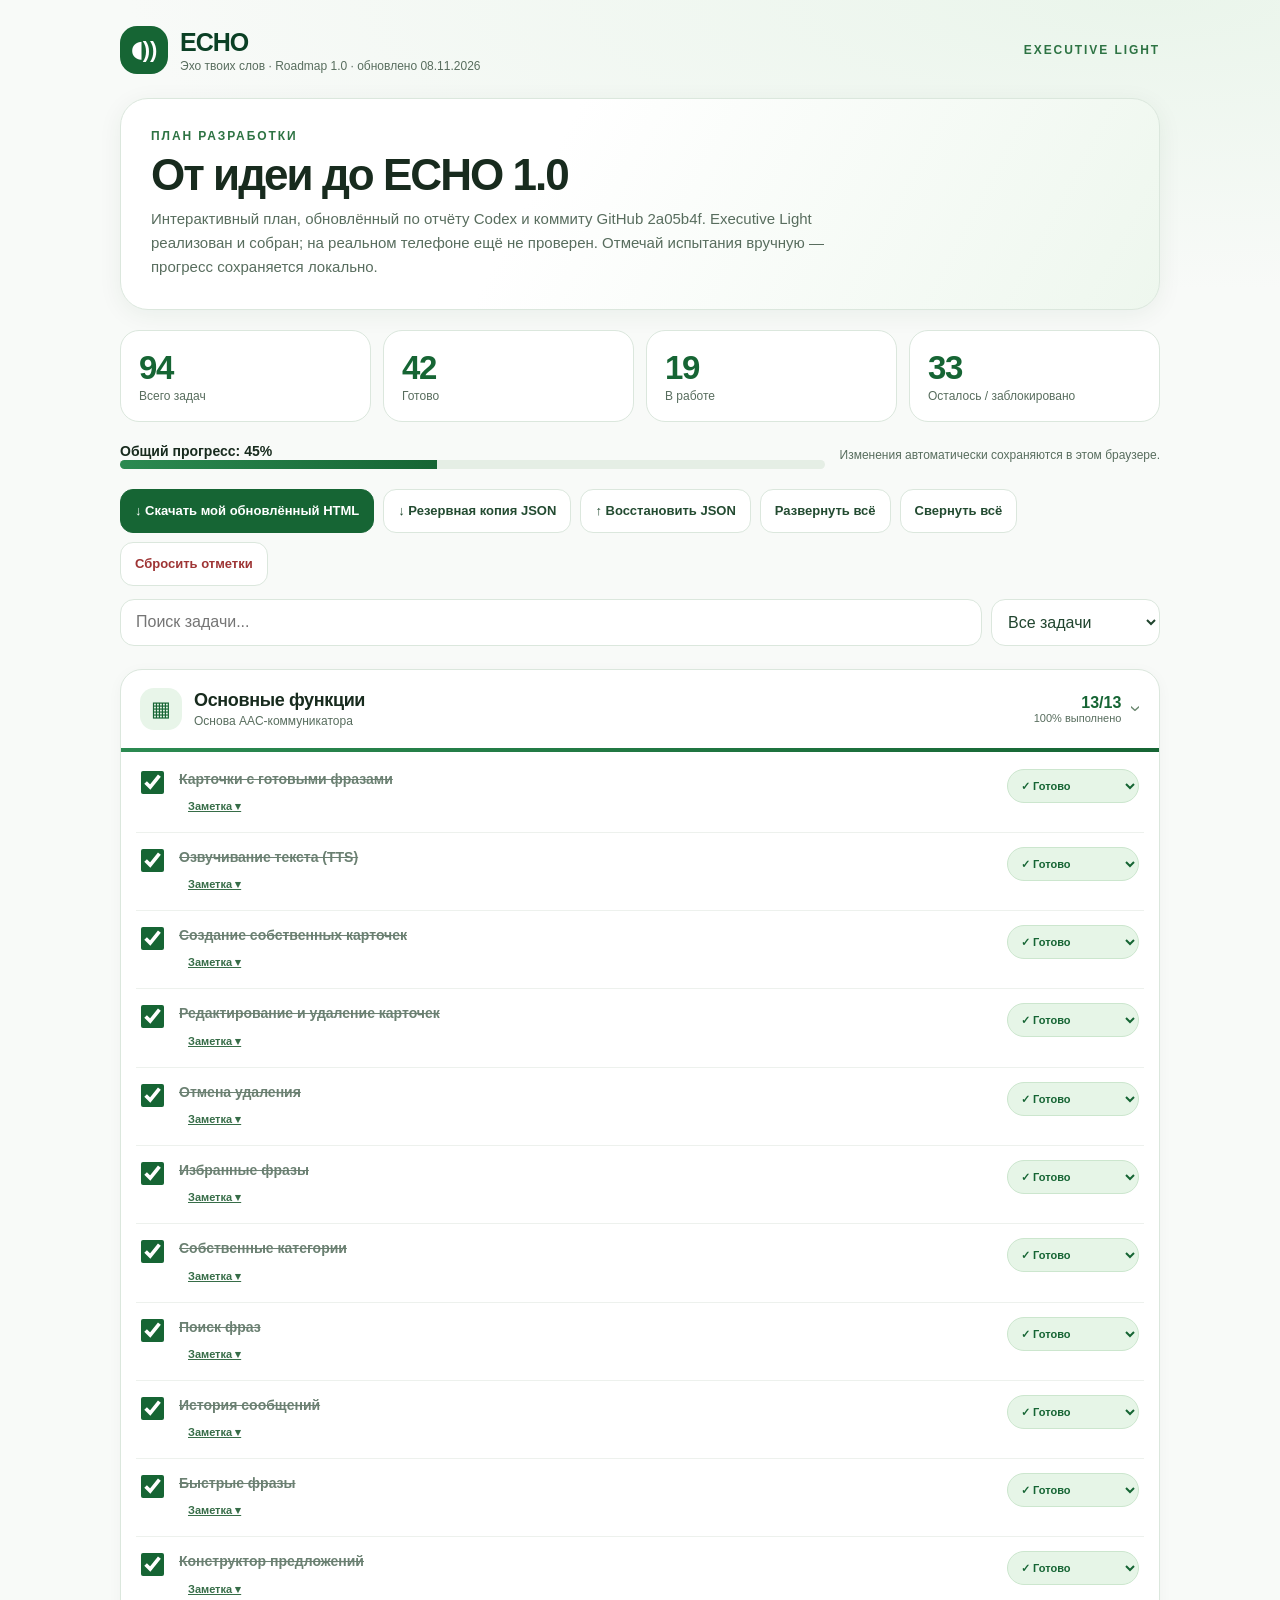
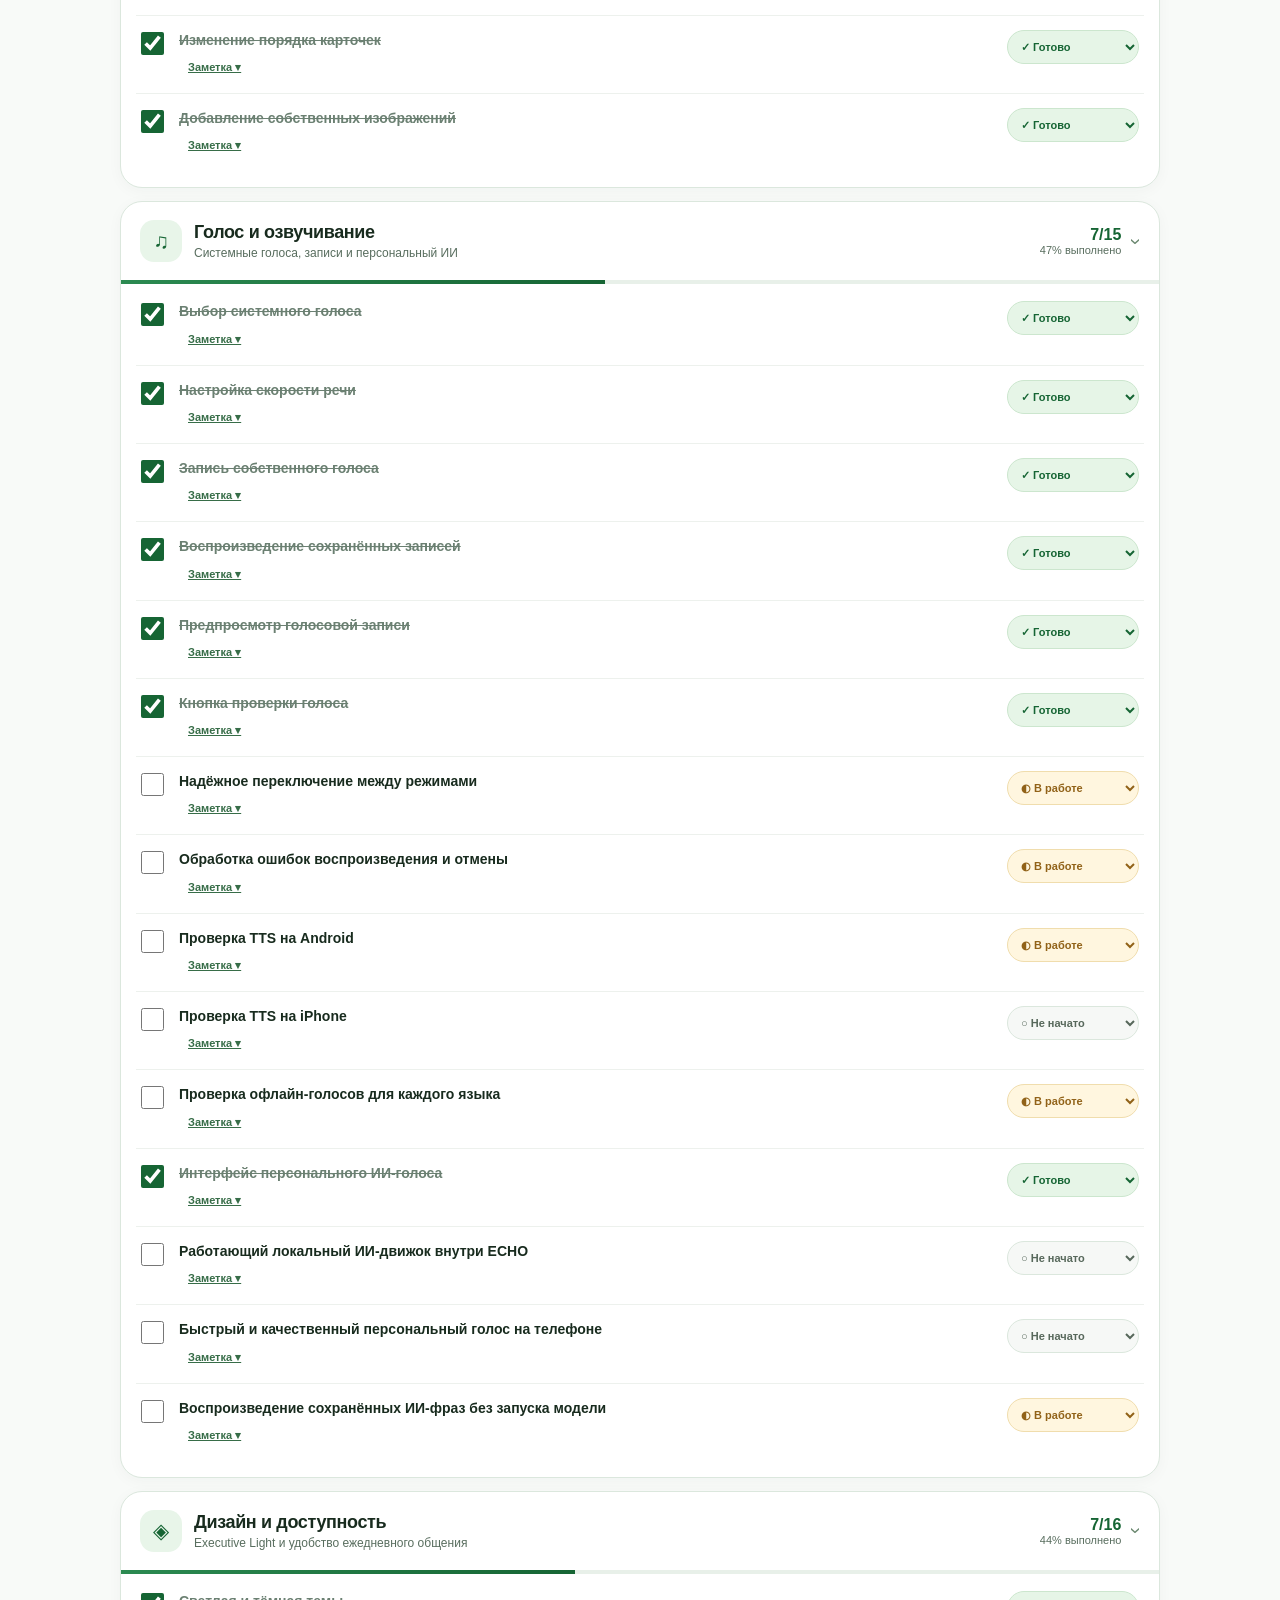
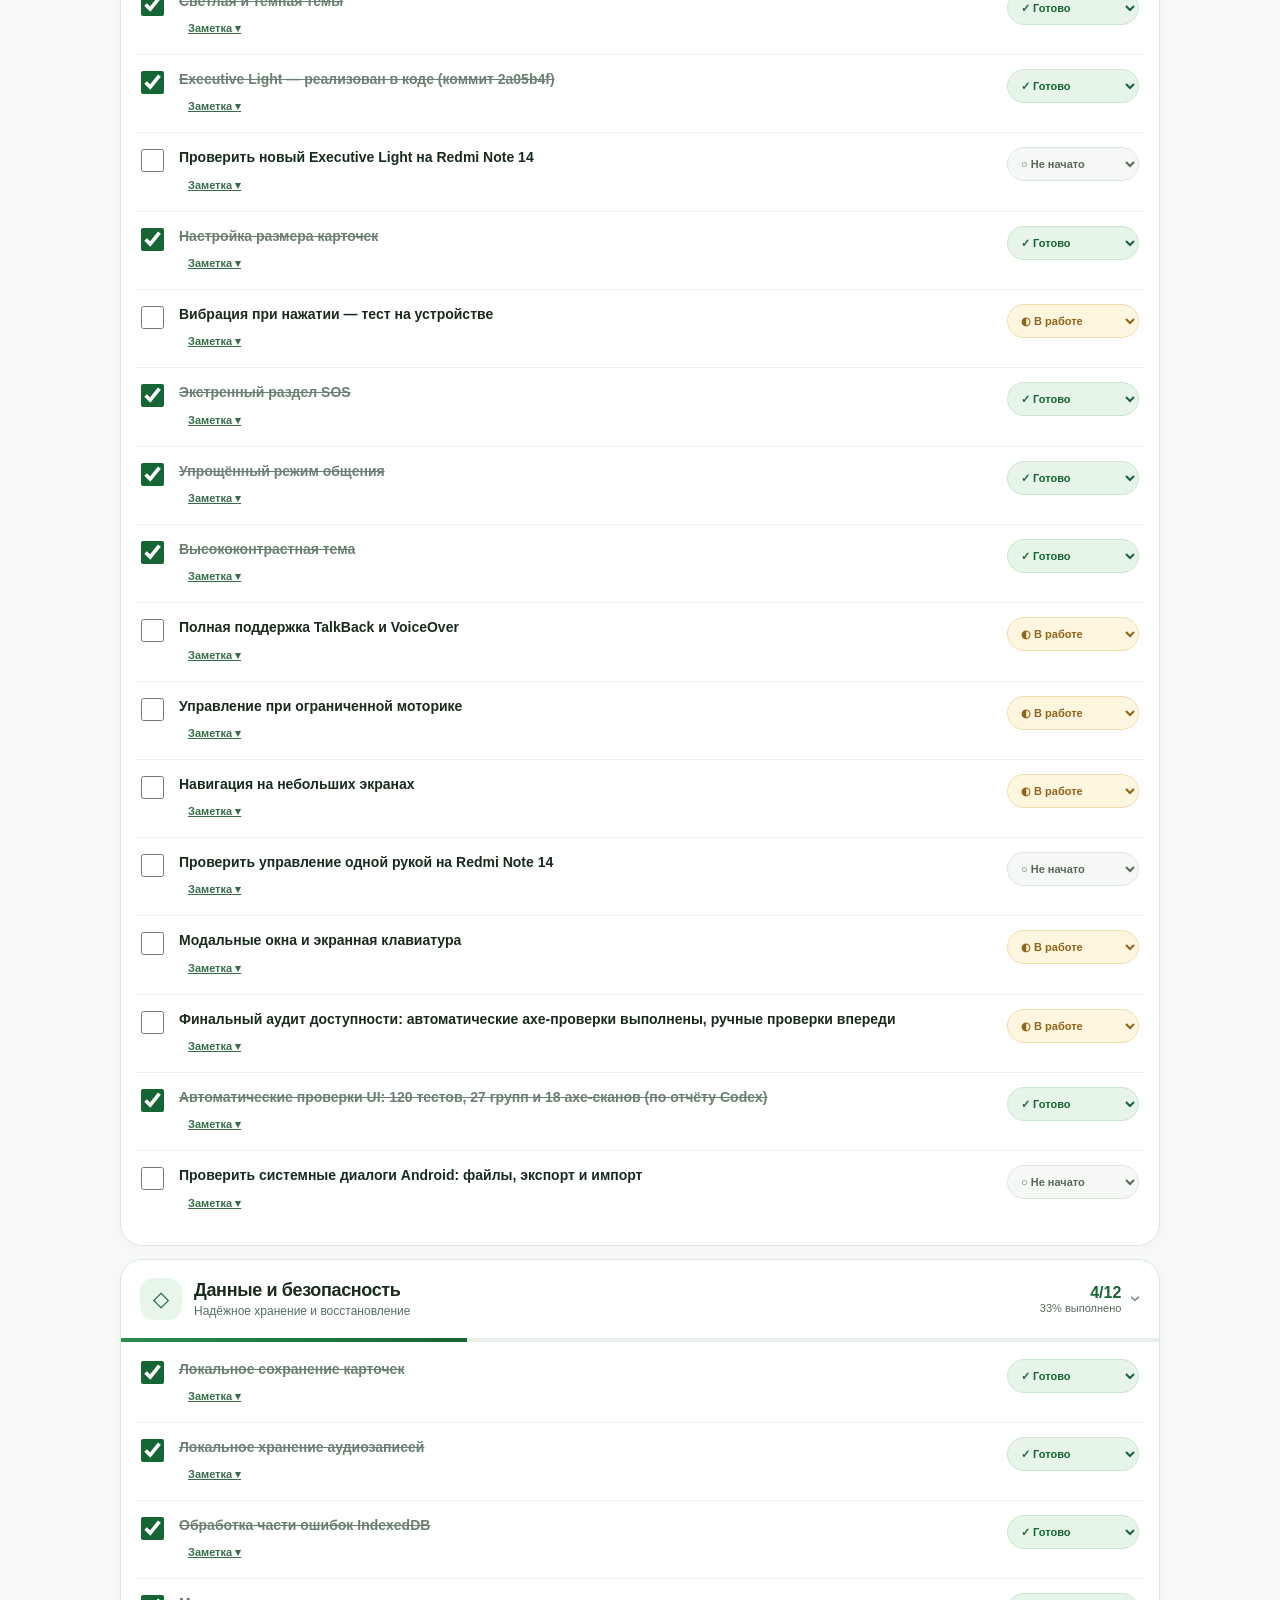
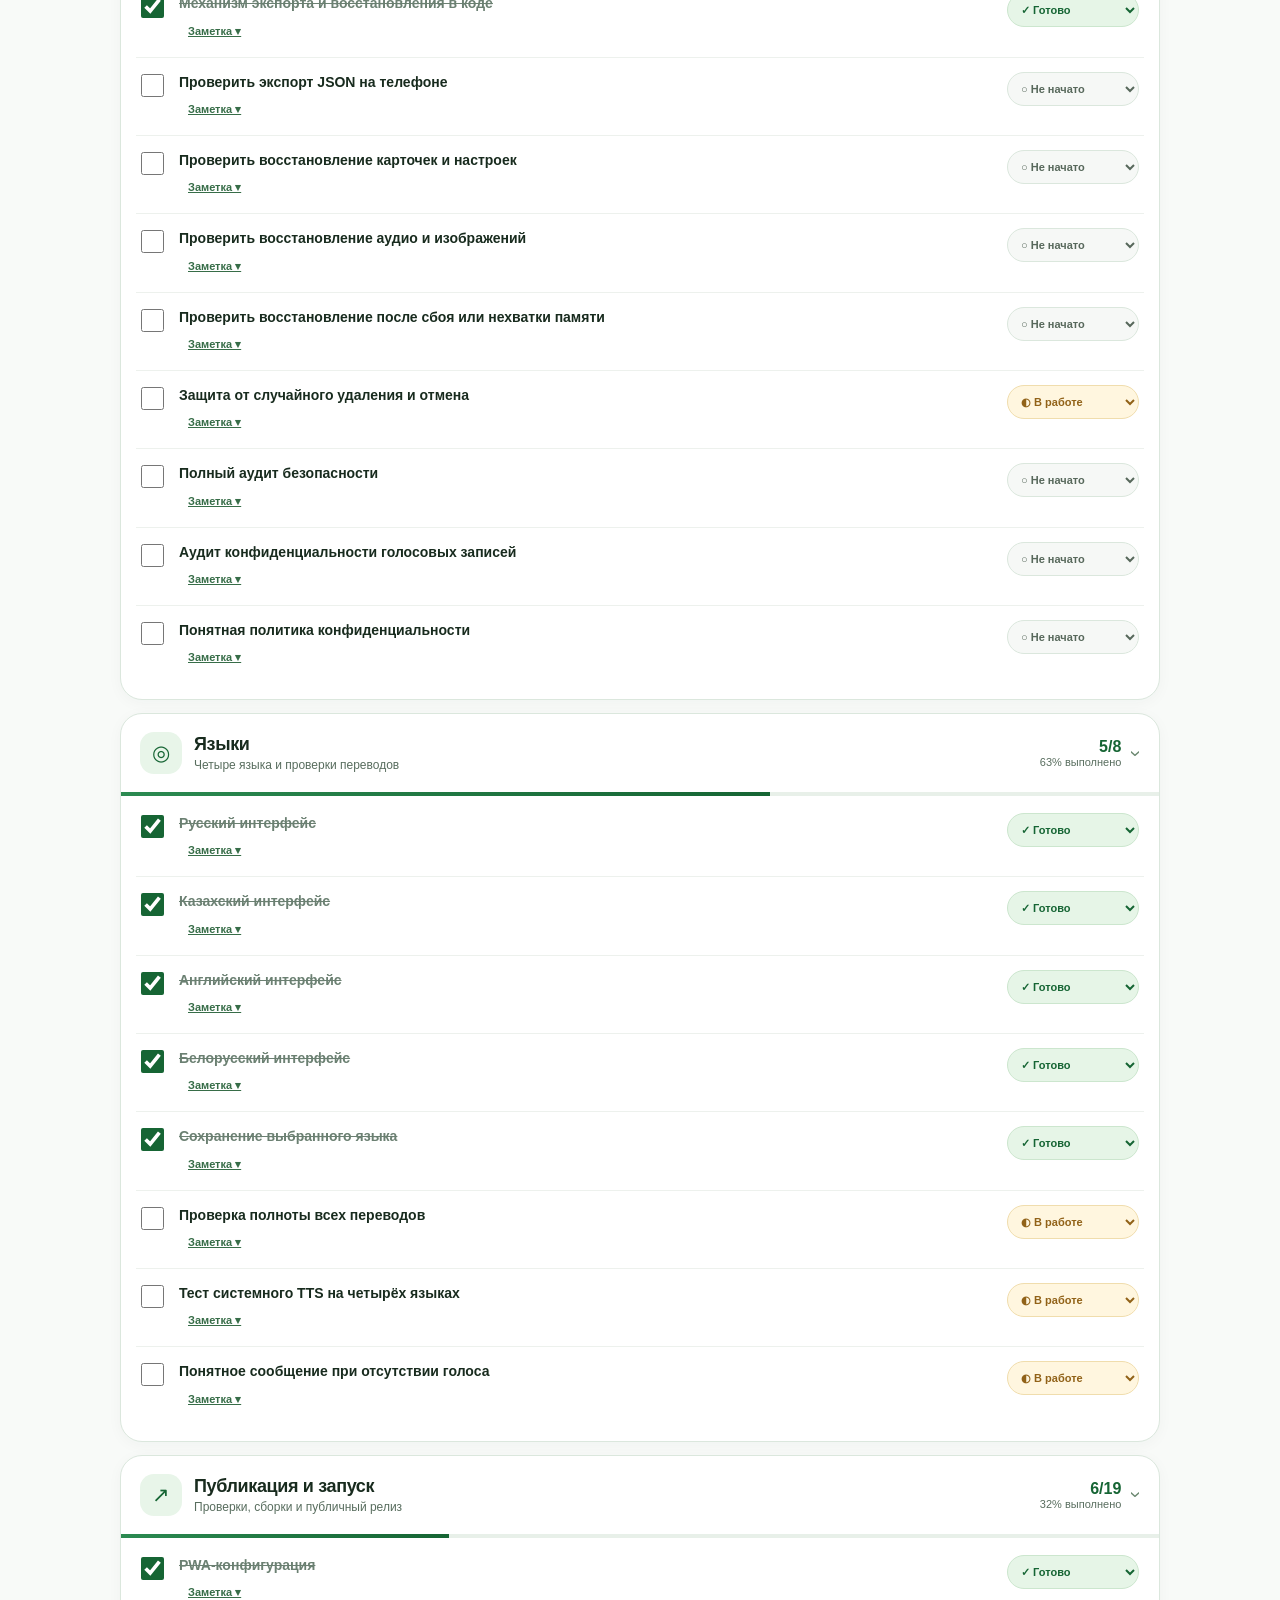
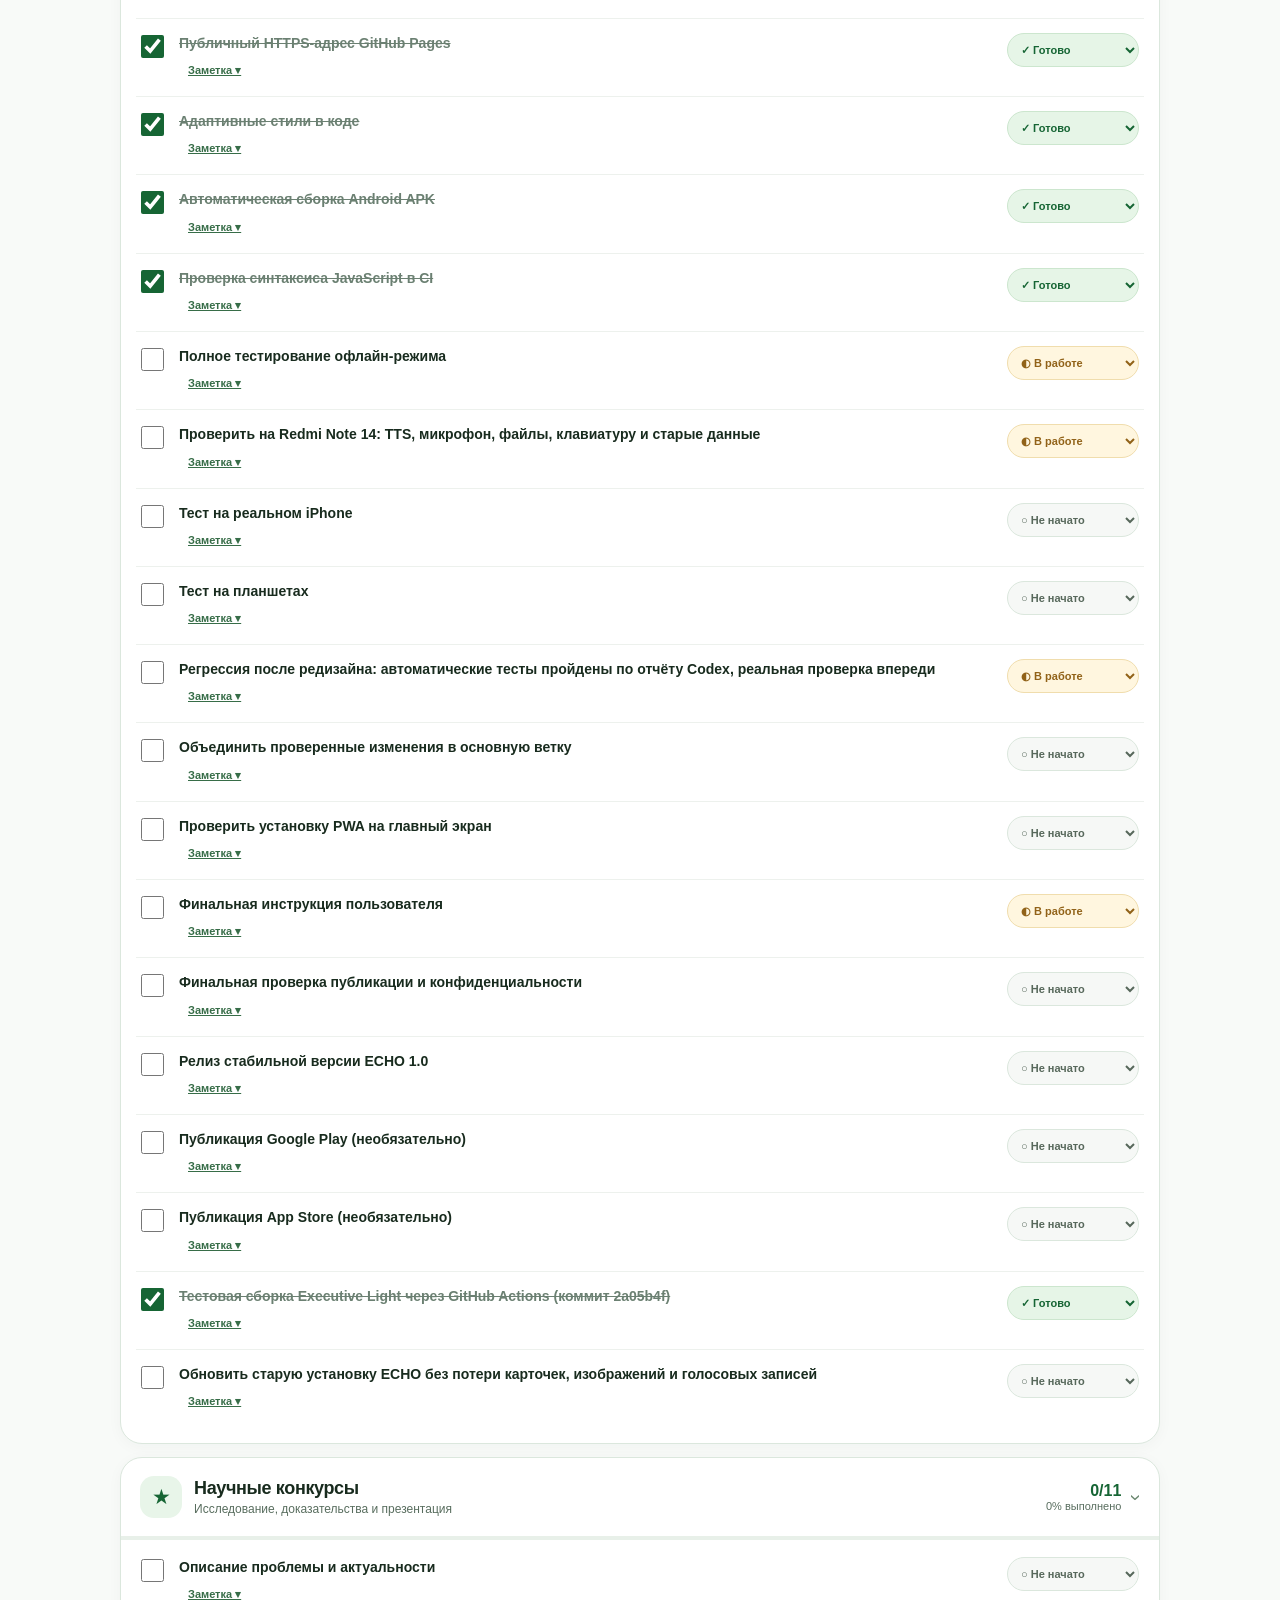
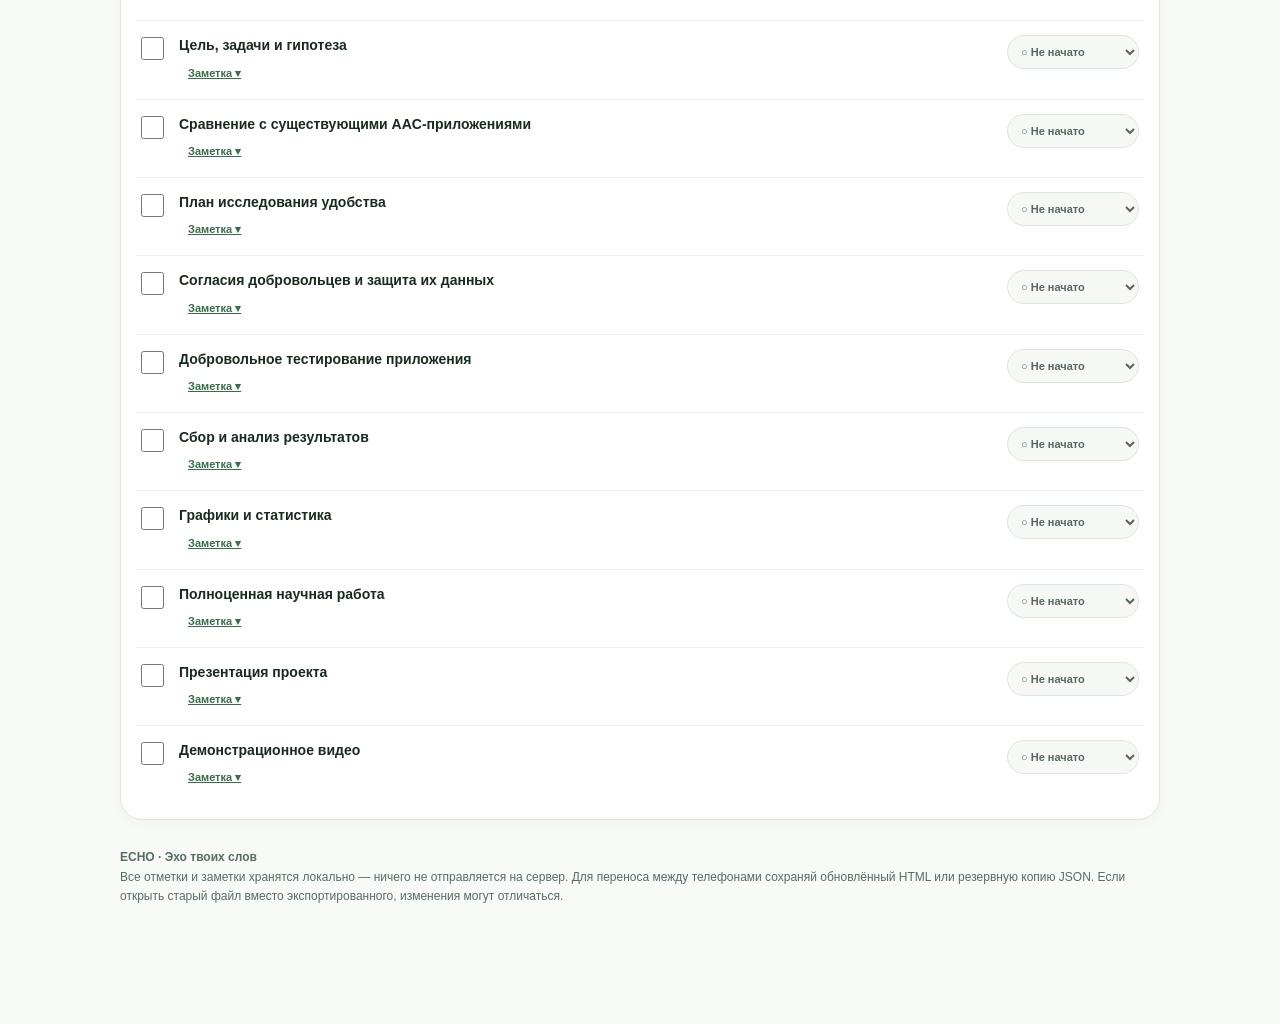
==== ECHO_ROADMAP.html @ 19e764ef "Save interactive ECHO 1.0 roadmap checklist with Executive Light design and progress tracking" ====
<!DOCTYPE html>

<html lang="ru">
<head>
<meta charset="utf-8"/><meta content="width=device-width, initial-scale=1,viewport-fit=cover" name="viewport"/>
<meta content="#f8faf8" name="theme-color"/><title>ECHO — дорожная карта 1.0</title>
<style>
:root{font-family:Inter,-apple-system,BlinkMacSystemFont,"Segoe UI",Arial,sans-serif;background:#f8faf8;color:#182b1e;--green:#166534;--muted:#586d5e;--line:#dbe7dd;--mint:#e8f5e9;--white:#fff;--shadow:0 5px 24px #173e2310}*{box-sizing:border-box}body{margin:0;min-height:100vh;background:radial-gradient(ellipse 80% 290px at 90% 0,#eaf5eb,transparent),#f8faf8}button,input,select,textarea{font:inherit}button{cursor:pointer}button:focus-visible,input:focus-visible,select:focus-visible,textarea:focus-visible,summary:focus-visible{outline:3px solid #40965b;outline-offset:3px}.wrap{max-width:1080px;margin:auto;padding:26px 20px 90px}.top{display:flex;align-items:center;justify-content:space-between;gap:16px;margin-bottom:24px}.brand{display:flex;align-items:center;gap:12px}.brand-mark{width:48px;height:48px;border-radius:17px;display:grid;place-items:center;background:var(--green);color:white;font-weight:900;font-size:22px}.brand strong{font-size:25px;letter-spacing:-1px;color:#0b4025}.brand small{display:block;color:var(--muted);font-size:12px;margin-top:2px}.eyebrow{font-size:12px;font-weight:800;color:#2d7343;letter-spacing:.16em}.hero{background:linear-gradient(118deg,#fff 40%,#eef7ee);border:1px solid var(--line);border-radius:28px;padding:30px;box-shadow:var(--shadow);margin-bottom:20px}.hero h1{font-size:clamp(30px,5vw,44px);letter-spacing:-.045em;line-height:1.08;margin:8px 0}.hero p{max-width:690px;color:var(--muted);font-size:15px;line-height:1.6;margin:0}.stats{display:grid;grid-template-columns:repeat(4,minmax(0,1fr));gap:12px;margin:20px 0}.stat{background:#fff;border:1px solid var(--line);padding:18px;border-radius:19px}.stat .num{font-size:clamp(24px,4vw,33px);font-weight:850;color:var(--green);letter-spacing:-.04em}.stat .lbl{font-size:12px;color:var(--muted);margin-top:2px}.bar{height:9px;background:#e5eee5;border-radius:100px;overflow:hidden}.fill{height:100%;background:linear-gradient(90deg,#2b8a51,#166534);width:0;transition:width .2s}.dashboard{display:grid;grid-template-columns:1fr auto;gap:15px;align-items:center;margin:19px 0}.dashboard strong{font-size:14px}.hint{color:var(--muted);font-size:12px;line-height:1.55}.tools{display:flex;flex-wrap:wrap;gap:9px;margin:20px 0 13px}.btn{min-height:44px;border:1px solid var(--line);border-radius:13px;padding:10px 14px;background:white;color:#234b31;font-weight:700;font-size:13px}.btn.primary{background:var(--green);color:white;border-color:var(--green)}.btn:hover{background:#edf6ec}.btn.primary:hover{background:#0b4c2b}.btn.warn{color:#9e3434}.filters{display:flex;gap:9px;margin:12px 0 23px;flex-wrap:wrap}.search{flex:1 1 260px;min-height:47px;border:1px solid var(--line);border-radius:14px;padding:0 15px;background:white;color:#17281b}.filter{min-height:47px;min-width:165px;background:white;color:#21452f;border:1px solid var(--line);border-radius:14px;padding:0 12px}.section{border:1px solid var(--line);background:#fff;border-radius:22px;overflow:hidden;margin:13px 0;box-shadow:0 3px 15px #16402d09}.section-head{display:flex;align-items:center;gap:12px;padding:18px 19px;cursor:pointer;list-style:none;user-select:none}.section-head::-webkit-details-marker{display:none}.sec-icon{display:grid;place-items:center;width:42px;height:42px;background:var(--mint);color:var(--green);border-radius:14px;font-size:21px;flex:none}.section-title{min-width:0;flex:1}.section-title b{display:block;font-size:18px;letter-spacing:-.02em}.section-title span{font-size:12px;color:var(--muted);display:block;margin-top:3px}.sec-progress{text-align:right;min-width:89px}.sec-progress strong{font-size:16px;color:var(--green)}.sec-progress small{display:block;font-size:11px;color:var(--muted)}.arrow{color:#6a876f;font-size:20px;transition:transform .2s}details[open] .arrow{transform:rotate(90deg)}.sect-bar{height:4px;background:#e8f0e9}.tasks{padding:3px 15px 16px}.task{display:grid;grid-template-columns:28px minmax(0,1fr) auto;gap:10px;align-items:start;padding:14px 5px;border-bottom:1px solid #edf1ed}.task:last-child{border-bottom:0}.tick{width:23px;height:23px;margin:2px 0 0;accent-color:var(--green);cursor:pointer}.task-title{font-size:14px;line-height:1.45;font-weight:650;overflow-wrap:anywhere}.task.done .task-title{text-decoration:line-through;color:#6b8072}.task-meta{display:flex;gap:9px;align-items:center;flex-wrap:wrap;margin-top:6px}.task-date{font-size:11px;color:#778a7a}.state{border:1px solid var(--line);border-radius:999px;min-height:34px;max-width:158px;padding:4px 9px;font-size:11px;font-weight:750;cursor:pointer;background:white;color:#475e4d}.state.done{color:#166534;background:#e6f5e7;border-color:#cce6ce}.state.partial{color:#916218;background:#fff6df;border-color:#f0ddad}.state.todo{color:#57685b;background:#f6f8f6}.state.blocked{color:#ae3a3a;background:#fff0ef;border-color:#f5c8c5}.note-toggle{border:0;background:transparent;padding:5px 0;font-size:11px;font-weight:650;color:#376d48;text-decoration:underline}.note{display:none;width:100%;min-height:66px;padding:10px;border:1px solid var(--line);border-radius:11px;margin-top:8px;resize:vertical;font-size:13px;background:#fbfdfb;color:#17351d}.task.notes-open .note{display:block}.footer{margin:28px 0;color:var(--muted);font-size:12px;line-height:1.6}.toast{position:fixed;left:50%;transform:translateX(-50%);bottom:24px;background:#164629;color:#fff;padding:12px 20px;border-radius:12px;box-shadow:0 10px 40px #0003;z-index:6;font-size:13px;max-width:90vw}.empty{padding:20px;color:var(--muted);text-align:center}.hide{display:none!important}.muted{color:var(--muted)}.visually-hidden{position:absolute;width:1px;height:1px;padding:0;margin:-1px;overflow:hidden;clip:rect(0,0,0,0);white-space:nowrap;border:0}@media(max-width:680px){.wrap{padding:17px 12px 60px}.hero{padding:22px 18px;border-radius:22px}.stats{grid-template-columns:repeat(2,minmax(0,1fr));gap:9px}.stat{padding:14px}.top{align-items:flex-start}.brand-mark{width:40px;height:40px}.brand strong{font-size:23px}.task{grid-template-columns:27px minmax(0,1fr);gap:8px}.task .state{grid-column:2;justify-self:start}.section-head{padding:14px 12px;gap:9px}.section-title b{font-size:15px}.section-title span{font-size:11px}.sec-icon{width:35px;height:35px}.sec-progress{min-width:64px}.arrow{font-size:16px}.tasks{padding:2px 10px 10px}.btn{flex:1 1 auto}.dashboard{grid-template-columns:1fr}.filter{flex:1}}@media(prefers-reduced-motion:reduce){*,*:before,*:after{transition:none!important;scroll-behavior:auto!important}}
</style>
</head><body>
<div class="wrap">
<header class="top"><div class="brand"><div aria-hidden="true" class="brand-mark">◖))</div><div><strong>ECHO</strong><small>Эхо твоих слов · Roadmap 1.0 · обновлено 08.11.2026</small></div></div><span class="eyebrow">EXECUTIVE LIGHT</span></header>
<div class="hero"><div class="eyebrow">ПЛАН РАЗРАБОТКИ</div><h1>От идеи до ECHO 1.0</h1><p>Интерактивный план, обновлённый по отчёту Codex и коммиту GitHub 2a05b4f. Executive Light реализован и собран; на реальном телефоне ещё не проверен. Отмечай испытания вручную — прогресс сохраняется локально.</p></div>
<div aria-live="polite" class="stats"><div class="stat"><div class="num" id="totalStat">0</div><div class="lbl">Всего задач</div></div><div class="stat"><div class="num" id="doneStat">0</div><div class="lbl">Готово</div></div><div class="stat"><div class="num" id="partialStat">0</div><div class="lbl">В работе</div></div><div class="stat"><div class="num" id="remainStat">0</div><div class="lbl">Осталось / заблокировано</div></div></div>
<div class="dashboard"><div><strong>Общий прогресс: <span id="percent">0%</span></strong><div aria-label="Общий прогресс" aria-valuemax="100" aria-valuemin="0" aria-valuenow="0" class="bar" id="overallBar" role="progressbar"><div class="fill" id="overallFill"></div></div></div><div class="hint" id="saveNotice">Изменения автоматически сохраняются в этом браузере.</div></div>
<div class="tools"><button class="btn primary" id="exportHTML" type="button">↓ Скачать мой обновлённый HTML</button><button class="btn" id="exportJSON" type="button">↓ Резервная копия JSON</button><button class="btn" id="importJSON" type="button">↑ Восстановить JSON</button><button class="btn" id="expand" type="button">Развернуть всё</button><button class="btn" id="collapse" type="button">Свернуть всё</button><button class="btn warn" id="reset" type="button">Сбросить отметки</button><input accept=".json,application/json" class="visually-hidden" id="fileInput" type="file"/></div>
<div class="filters"><input aria-label="Поиск задачи" class="search" id="search" placeholder="Поиск задачи..." type="search"/><select aria-label="Фильтр статуса" class="filter" id="filter"><option value="all">Все задачи</option><option value="done">✓ Готово</option><option value="partial">◐ В работе</option><option value="todo">○ Не начато</option><option value="blocked">! Заблокировано</option><option value="unfinished">Не завершены</option></select></div>
<main id="sections"></main><p class="empty hide" id="empty">По этому запросу задач не найдено.</p>
<footer class="footer"><b>ECHO · Эхо твоих слов</b><div>Все отметки и заметки хранятся локально — ничего не отправляется на сервер. Для переноса между телефонами сохраняй обновлённый HTML или резервную копию JSON. Если открыть старый файл вместо экспортированного, изменения могут отличаться.</div></footer>
</div><script id="seed-data" type="application/json">[{"id":"core","title":"Основные функции","description":"Основа AAC-коммуникатора","icon":"layers","tasks":[{"id":"core_cards","title":"Карточки с готовыми фразами","initial":"done"},{"id":"core_tts","title":"Озвучивание текста (TTS)","initial":"done"},{"id":"core_create","title":"Создание собственных карточек","initial":"done"},{"id":"core_edit","title":"Редактирование и удаление карточек","initial":"done"},{"id":"core_undo","title":"Отмена удаления","initial":"done"},{"id":"core_faves","title":"Избранные фразы","initial":"done"},{"id":"core_cats","title":"Собственные категории","initial":"done"},{"id":"core_search","title":"Поиск фраз","initial":"done"},{"id":"core_history","title":"История сообщений","initial":"done"},{"id":"core_quick","title":"Быстрые фразы","initial":"done"},{"id":"core_composer","title":"Конструктор предложений","initial":"done"},{"id":"core_order","title":"Изменение порядка карточек","initial":"done"},{"id":"core_images","title":"Добавление собственных изображений","initial":"done"}]},{"id":"voice","title":"Голос и озвучивание","description":"Системные голоса, записи и персональный ИИ","icon":"audio","tasks":[{"id":"voice_select","title":"Выбор системного голоса","initial":"done"},{"id":"voice_speed","title":"Настройка скорости речи","initial":"done"},{"id":"voice_record","title":"Запись собственного голоса","initial":"done"},{"id":"voice_saved","title":"Воспроизведение сохранённых записей","initial":"done"},{"id":"voice_preview","title":"Предпросмотр голосовой записи","initial":"done"},{"id":"voice_test","title":"Кнопка проверки голоса","initial":"done"},{"id":"voice_switch","title":"Надёжное переключение между режимами","initial":"partial"},{"id":"voice_errors","title":"Обработка ошибок воспроизведения и отмены","initial":"partial"},{"id":"voice_android","title":"Проверка TTS на Android","initial":"partial"},{"id":"voice_ios","title":"Проверка TTS на iPhone","initial":"todo"},{"id":"voice_kk","title":"Проверка офлайн-голосов для каждого языка","initial":"partial"},{"id":"voice_ai_ui","title":"Интерфейс персонального ИИ-голоса","initial":"done"},{"id":"voice_ai_native","title":"Работающий локальный ИИ-движок внутри ECHO","initial":"todo"},{"id":"voice_ai_quality","title":"Быстрый и качественный персональный голос на телефоне","initial":"todo"},{"id":"voice_cache","title":"Воспроизведение сохранённых ИИ-фраз без запуска модели","initial":"partial"}]},{"id":"design","title":"Дизайн и доступность","description":"Executive Light и удобство ежедневного общения","icon":"palette","tasks":[{"id":"design_light","title":"Светлая и тёмная темы","initial":"done"},{"id":"design_exec","title":"Executive Light — реализован в коде (коммит 2a05b4f)","initial":"done"},{"id":"design_screen","title":"Проверить новый Executive Light на Redmi Note 14","initial":"todo"},{"id":"design_cards","title":"Настройка размера карточек","initial":"done"},{"id":"design_vibro","title":"Вибрация при нажатии — тест на устройстве","initial":"partial"},{"id":"design_sos","title":"Экстренный раздел SOS","initial":"done"},{"id":"design_simple","title":"Упрощённый режим общения","initial":"done"},{"id":"design_contrast","title":"Высококонтрастная тема","initial":"done"},{"id":"design_reader","title":"Полная поддержка TalkBack и VoiceOver","initial":"partial"},{"id":"design_motor","title":"Управление при ограниченной моторике","initial":"partial"},{"id":"design_nav","title":"Навигация на небольших экранах","initial":"partial"},{"id":"design_onehand","title":"Проверить управление одной рукой на Redmi Note 14","initial":"todo"},{"id":"design_keyboard","title":"Модальные окна и экранная клавиатура","initial":"partial"},{"id":"design_audit","title":"Финальный аудит доступности: автоматические axe-проверки выполнены, ручные проверки впереди","initial":"partial"},{"id":"design_ui_tests","title":"Автоматические проверки UI: 120 тестов, 27 групп и 18 axe-сканов (по отчёту Codex)","initial":"done"},{"id":"design_system_dialogs","title":"Проверить системные диалоги Android: файлы, экспорт и импорт","initial":"todo"}]},{"id":"data","title":"Данные и безопасность","description":"Надёжное хранение и восстановление","icon":"shield","tasks":[{"id":"data_local","title":"Локальное сохранение карточек","initial":"done"},{"id":"data_audio","title":"Локальное хранение аудиозаписей","initial":"done"},{"id":"data_errors","title":"Обработка части ошибок IndexedDB","initial":"done"},{"id":"data_backup_code","title":"Механизм экспорта и восстановления в коде","initial":"done"},{"id":"data_export_test","title":"Проверить экспорт JSON на телефоне","initial":"todo"},{"id":"data_import_test","title":"Проверить восстановление карточек и настроек","initial":"todo"},{"id":"data_audio_test","title":"Проверить восстановление аудио и изображений","initial":"todo"},{"id":"data_failure","title":"Проверить восстановление после сбоя или нехватки памяти","initial":"todo"},{"id":"data_deletion","title":"Защита от случайного удаления и отмена","initial":"partial"},{"id":"data_security","title":"Полный аудит безопасности","initial":"todo"},{"id":"data_privacy","title":"Аудит конфиденциальности голосовых записей","initial":"todo"},{"id":"data_policy","title":"Понятная политика конфиденциальности","initial":"todo"}]},{"id":"languages","title":"Языки","description":"Четыре языка и проверки переводов","icon":"globe","tasks":[{"id":"lang_ru","title":"Русский интерфейс","initial":"done"},{"id":"lang_kk","title":"Казахский интерфейс","initial":"done"},{"id":"lang_en","title":"Английский интерфейс","initial":"done"},{"id":"lang_be","title":"Белорусский интерфейс","initial":"done"},{"id":"lang_switch","title":"Сохранение выбранного языка","initial":"done"},{"id":"lang_review","title":"Проверка полноты всех переводов","initial":"partial"},{"id":"lang_tts","title":"Тест системного TTS на четырёх языках","initial":"partial"},{"id":"lang_voice_fallback","title":"Понятное сообщение при отсутствии голоса","initial":"partial"}]},{"id":"release","title":"Публикация и запуск","description":"Проверки, сборки и публичный релиз","icon":"rocket","tasks":[{"id":"rel_pwa","title":"PWA-конфигурация","initial":"done"},{"id":"rel_pages","title":"Публичный HTTPS-адрес GitHub Pages","initial":"done"},{"id":"rel_responsive","title":"Адаптивные стили в коде","initial":"done"},{"id":"rel_ci","title":"Автоматическая сборка Android APK","initial":"done"},{"id":"rel_js","title":"Проверка синтаксиса JavaScript в CI","initial":"done"},{"id":"rel_offline","title":"Полное тестирование офлайн-режима","initial":"partial"},{"id":"rel_android","title":"Проверить на Redmi Note 14: TTS, микрофон, файлы, клавиатуру и старые данные","initial":"partial"},{"id":"rel_iphone","title":"Тест на реальном iPhone","initial":"todo"},{"id":"rel_tablet","title":"Тест на планшетах","initial":"todo"},{"id":"rel_regression","title":"Регрессия после редизайна: автоматические тесты пройдены по отчёту Codex, реальная проверка впереди","initial":"partial"},{"id":"rel_merge","title":"Объединить проверенные изменения в основную ветку","initial":"todo"},{"id":"rel_home","title":"Проверить установку PWA на главный экран","initial":"todo"},{"id":"rel_docs","title":"Финальная инструкция пользователя","initial":"partial"},{"id":"rel_privacy","title":"Финальная проверка публикации и конфиденциальности","initial":"todo"},{"id":"rel_stable","title":"Релиз стабильной версии ECHO 1.0","initial":"todo"},{"id":"rel_play","title":"Публикация Google Play (необязательно)","initial":"todo"},{"id":"rel_appstore","title":"Публикация App Store (необязательно)","initial":"todo"},{"id":"rel_actions_exec","title":"Тестовая сборка Executive Light через GitHub Actions (коммит 2a05b4f)","initial":"done"},{"id":"rel_update_existing","title":"Обновить старую установку ECHO без потери карточек, изображений и голосовых записей","initial":"todo"}]},{"id":"science","title":"Научные конкурсы","description":"Исследование, доказательства и презентация","icon":"trophy","tasks":[{"id":"sci_problem","title":"Описание проблемы и актуальности","initial":"todo"},{"id":"sci_goals","title":"Цель, задачи и гипотеза","initial":"todo"},{"id":"sci_compare","title":"Сравнение с существующими AAC-приложениями","initial":"todo"},{"id":"sci_plan","title":"План исследования удобства","initial":"todo"},{"id":"sci_ethics","title":"Согласия добровольцев и защита их данных","initial":"todo"},{"id":"sci_users","title":"Добровольное тестирование приложения","initial":"todo"},{"id":"sci_results","title":"Сбор и анализ результатов","initial":"todo"},{"id":"sci_stats","title":"Графики и статистика","initial":"todo"},{"id":"sci_paper","title":"Полноценная научная работа","initial":"todo"},{"id":"sci_slides","title":"Презентация проекта","initial":"todo"},{"id":"sci_video","title":"Демонстрационное видео","initial":"todo"}]}]</script><script id="checkpoint" type="application/json">{}</script>
<script>
(function(){'use strict';
const sections=JSON.parse(document.getElementById('seed-data').textContent), version='echo-roadmap-v1-executive-nov08';
const allowed=new Set(['done','partial','todo','blocked']);
const tasks=sections.flatMap(s=>s.tasks);const initial=Object.fromEntries(tasks.map(t=>[t.id,{status:t.initial,note:'',date:''}]));
const check=document.getElementById('checkpoint');
let embedded={};try{embedded=JSON.parse(check.textContent);}catch{}
let local={};try{local=JSON.parse(localStorage.getItem(version)||'{}');}catch{}
function safeState(v){const out={};if(!v||typeof v!=='object')return out;for(const t of tasks){const x=v[t.id];if(!x||typeof x!=='object')continue;out[t.id]={status:allowed.has(x.status)?x.status:t.initial,note:String(x.note||'').slice(0,3000),date:/^\d{4}-\d{2}-\d{2}$/.test(x.date||'')?x.date:''};}return out;}
// Saved state in the downloaded file is portable. An existing browser session may
// contain newer edits; prefer it only when its timestamp is newer.
const localTime=Number(local.updated)||0,embeddedTime=Number(embedded.updated)||0;
let state={...initial,...safeState(embedded.tasks),...(localTime>embeddedTime?safeState(local.tasks):{})};
let updated=Math.max(localTime,embeddedTime,Date.now());
const $=id=>document.getElementById(id);
const label={done:'✓ Готово',partial:'◐ В работе',todo:'○ Не начато',blocked:'! Заблокировано'};
function save(){updated=Date.now();try{localStorage.setItem(version,JSON.stringify({updated,tasks:state}));$('saveNotice').textContent='✓ Автосохранено в этом браузере';}catch{$('saveNotice').textContent='Не удалось сохранить в браузере — скачай обновлённый HTML';}renderStats();}
function renderStats(){let d=0,p=0,r=0;for(const t of tasks){const v=state[t.id].status;if(v==='done')d++;else if(v==='partial')p++;else r++;}const pct=Math.round(d/tasks.length*100);$('totalStat').textContent=tasks.length;$('doneStat').textContent=d;$('partialStat').textContent=p;$('remainStat').textContent=r;$('percent').textContent=pct+'%';$('overallFill').style.width=pct+'%';$('overallBar').setAttribute('aria-valuenow',String(pct));for(const s of sections){const n=s.tasks.filter(t=>state[t.id].status==='done').length;const a=$('progress-'+s.id);if(a){a.querySelector('strong').textContent=n+'/'+s.tasks.length;a.querySelector('small').textContent=Math.round(100*n/s.tasks.length)+'% выполнено';$('fill-'+s.id).style.width=(n/s.tasks.length*100)+'%';}}}
function element(tag,cls,txt){const e=document.createElement(tag);if(cls)e.className=cls;if(txt!==undefined)e.textContent=txt;return e;}
function icon(s){return ({layers:'▦',audio:'♫',palette:'◈',shield:'◇',globe:'◎',rocket:'↗',trophy:'★'})[s]||'✓';}
function createTask(t){const row=element('div','task');row.dataset.id=t.id;const box=element('input','tick');box.type='checkbox';box.setAttribute('aria-label','Отметить выполненным: '+t.title);const name=element('div','task-main');const title=element('div','task-title',t.title);const meta=element('div','task-meta');const date=element('span','task-date');const toggle=element('button','note-toggle','Заметка ▾');toggle.type='button';toggle.setAttribute('aria-expanded','false');const note=element('textarea','note');note.placeholder='Например: проверено на Redmi Note 14; осталось протестировать на iPhone...';note.setAttribute('aria-label','Заметка: '+t.title);note.maxLength=3000;meta.append(date,toggle);name.append(title,meta,note);const select=element('select','state');select.setAttribute('aria-label','Статус: '+t.title);for(const [value,text] of Object.entries(label)){const o=element('option','',text);o.value=value;select.append(o);}row.append(box,name,select);
function reflect(){const v=state[t.id];box.checked=v.status==='done';select.value=v.status;select.className='state '+v.status;row.classList.toggle('done',v.status==='done');note.value=v.note||'';date.textContent=v.date?'Отмечено: '+v.date:'';toggle.textContent=v.note?'Заметка ●':'Заметка ▾';}
box.addEventListener('change',()=>{state[t.id].status=box.checked?'done':'todo';state[t.id].date=box.checked?new Date().toISOString().slice(0,10):'';reflect();save();filterRows();});select.addEventListener('change',()=>{state[t.id].status=select.value;state[t.id].date=select.value==='done'?new Date().toISOString().slice(0,10):'';reflect();save();filterRows();});toggle.addEventListener('click',()=>{const open=row.classList.toggle('notes-open');toggle.setAttribute('aria-expanded',String(open));if(open)note.focus();});note.addEventListener('input',()=>{state[t.id].note=note.value;toggle.textContent=note.value?'Заметка ●':'Заметка ▾';save();});reflect();return row;}
function build(){const root=$('sections');root.replaceChildren();for(const s of sections){const det=element('details','section');det.open=true;det.dataset.id=s.id;const head=element('summary','section-head');const ic=element('span','sec-icon',icon(s.icon));ic.setAttribute('aria-hidden','true');const name=element('div','section-title');name.append(element('b','',s.title),element('span','',s.description));const progress=element('div','sec-progress');progress.id='progress-'+s.id;progress.append(element('strong','', '0/'+s.tasks.length),element('small','','0% выполнено'));head.append(ic,name,progress,element('span','arrow','›'));const bar=element('div','sect-bar');const fill=element('div','fill');fill.id='fill-'+s.id;bar.append(fill);const list=element('div','tasks');for(const t of s.tasks)list.append(createTask(t));det.append(head,bar,list);root.append(det);}renderStats();filterRows();}
function filterRows(){const query=$('search').value.trim().toLocaleLowerCase('ru'),f=$('filter').value;let visible=0;for(const s of sections){let sub=0;for(const t of s.tasks){const row=document.querySelector('.task[data-id="'+t.id+'"]');const v=state[t.id];const matches=(!query||t.title.toLocaleLowerCase('ru').includes(query)||s.title.toLocaleLowerCase('ru').includes(query)||(v.note||'').toLocaleLowerCase('ru').includes(query))&&(f==='all'||v.status===f||(f==='unfinished'&&v.status!=='done'));row.classList.toggle('hide',!matches);if(matches){sub++;visible++;}}document.querySelector('.section[data-id="'+s.id+'"]').classList.toggle('hide',sub===0);} $('empty').classList.toggle('hide',visible>0);}
function toast(msg){const old=document.querySelector('.toast');if(old)old.remove();const div=element('div','toast',msg);div.setAttribute('role','status');document.body.append(div);setTimeout(()=>div.remove(),3000);}
function download(name,content,type){const blob=new Blob([content],{type}),url=URL.createObjectURL(blob),a=document.createElement('a');a.href=url;a.download=name;document.body.append(a);a.click();a.remove();setTimeout(()=>URL.revokeObjectURL(url),30000);}
$('exportJSON').onclick=()=>{download('ECHO-roadmap-progress-'+new Date().toISOString().slice(0,10)+'.json',JSON.stringify({format:'ECHO-ROADMAP',version:1,updated,tasks:state},null,2),'application/json');toast('Копия прогресса подготовлена');};
$('exportHTML').onclick=()=>{const snapshot=JSON.stringify({updated:Date.now(),tasks:state}).replace(/</g,'\\u003c');const old=check.textContent;check.textContent=snapshot;const content='<!DOCTYPE html>\n'+document.documentElement.outerHTML;check.textContent=old;download('ECHO-ROADMAP-1.0-МОЙ-ПРОГРЕСС.html',content,'text/html;charset=utf-8');toast('Готово: HTML-файл с твоими отметками');};
$('importJSON').onclick=()=>$('fileInput').click();$('fileInput').onchange=async event=>{const file=event.target.files?.[0];if(!file)return;try{if(file.size>1024*1024)throw Error('Слишком большой файл');const obj=JSON.parse(await file.text());if(obj.format!=='ECHO-ROADMAP'||obj.version!==1||!obj.tasks||typeof obj.tasks!=='object')throw Error('Неверный формат');if(!confirm('Заменить текущие отметки данными из этой копии?'))return;state={...initial,...safeState(obj.tasks)};save();build();toast('Прогресс восстановлен');}catch(e){toast('Ошибка: '+e.message);}finally{event.target.value='';}};
$('reset').onclick=()=>{if(!confirm('Сбросить ВСЕ отметки и заметки к исходным статусам? Сначала скачай резервную копию.'))return;state=structuredClone(initial);save();build();toast('Возвращены исходные статусы');};$('expand').onclick=()=>document.querySelectorAll('.section:not(.hide)').forEach(e=>e.open=true);$('collapse').onclick=()=>document.querySelectorAll('.section').forEach(e=>e.open=false);$('search').addEventListener('input',()=>{filterRows();if($('search').value.trim())document.querySelectorAll('.section:not(.hide)').forEach(e=>e.open=true);});$('filter').addEventListener('change',()=>{filterRows();document.querySelectorAll('.section:not(.hide)').forEach(e=>e.open=true);});
build();
})();
</script></body></html>
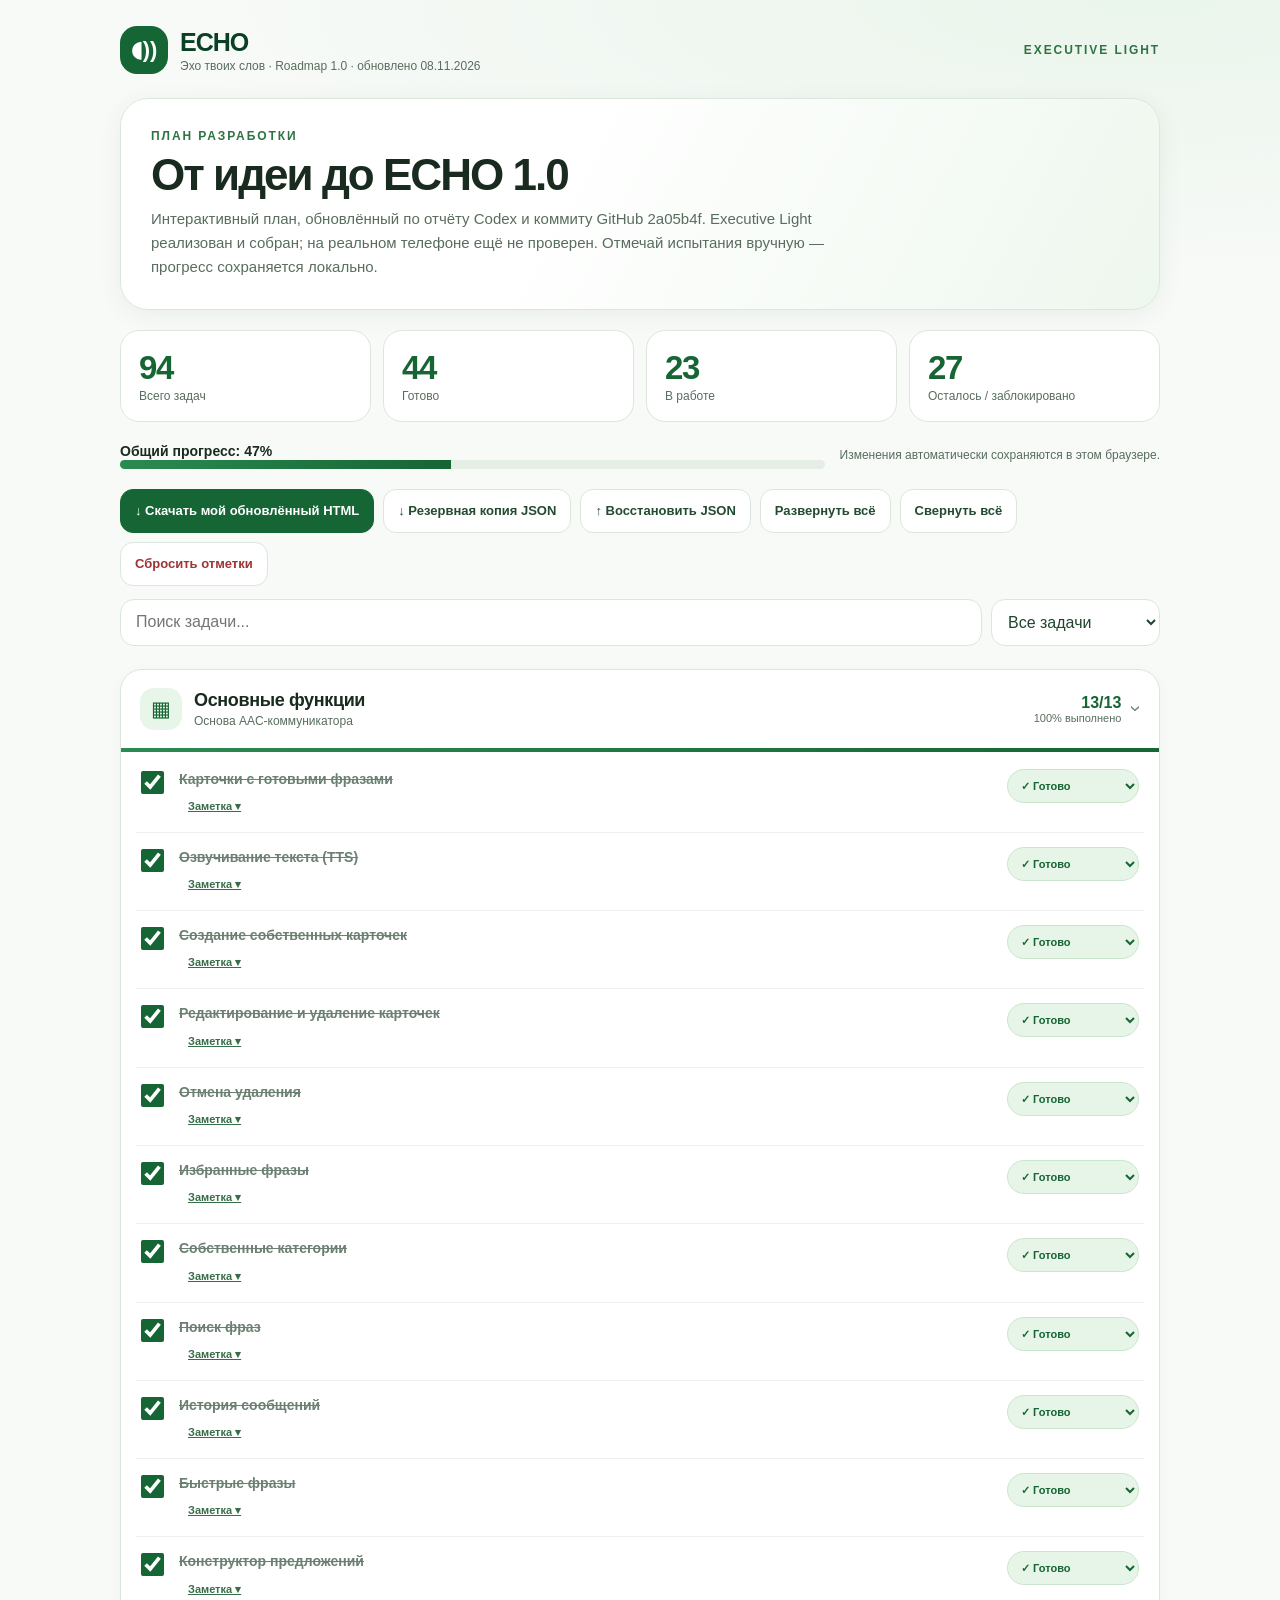
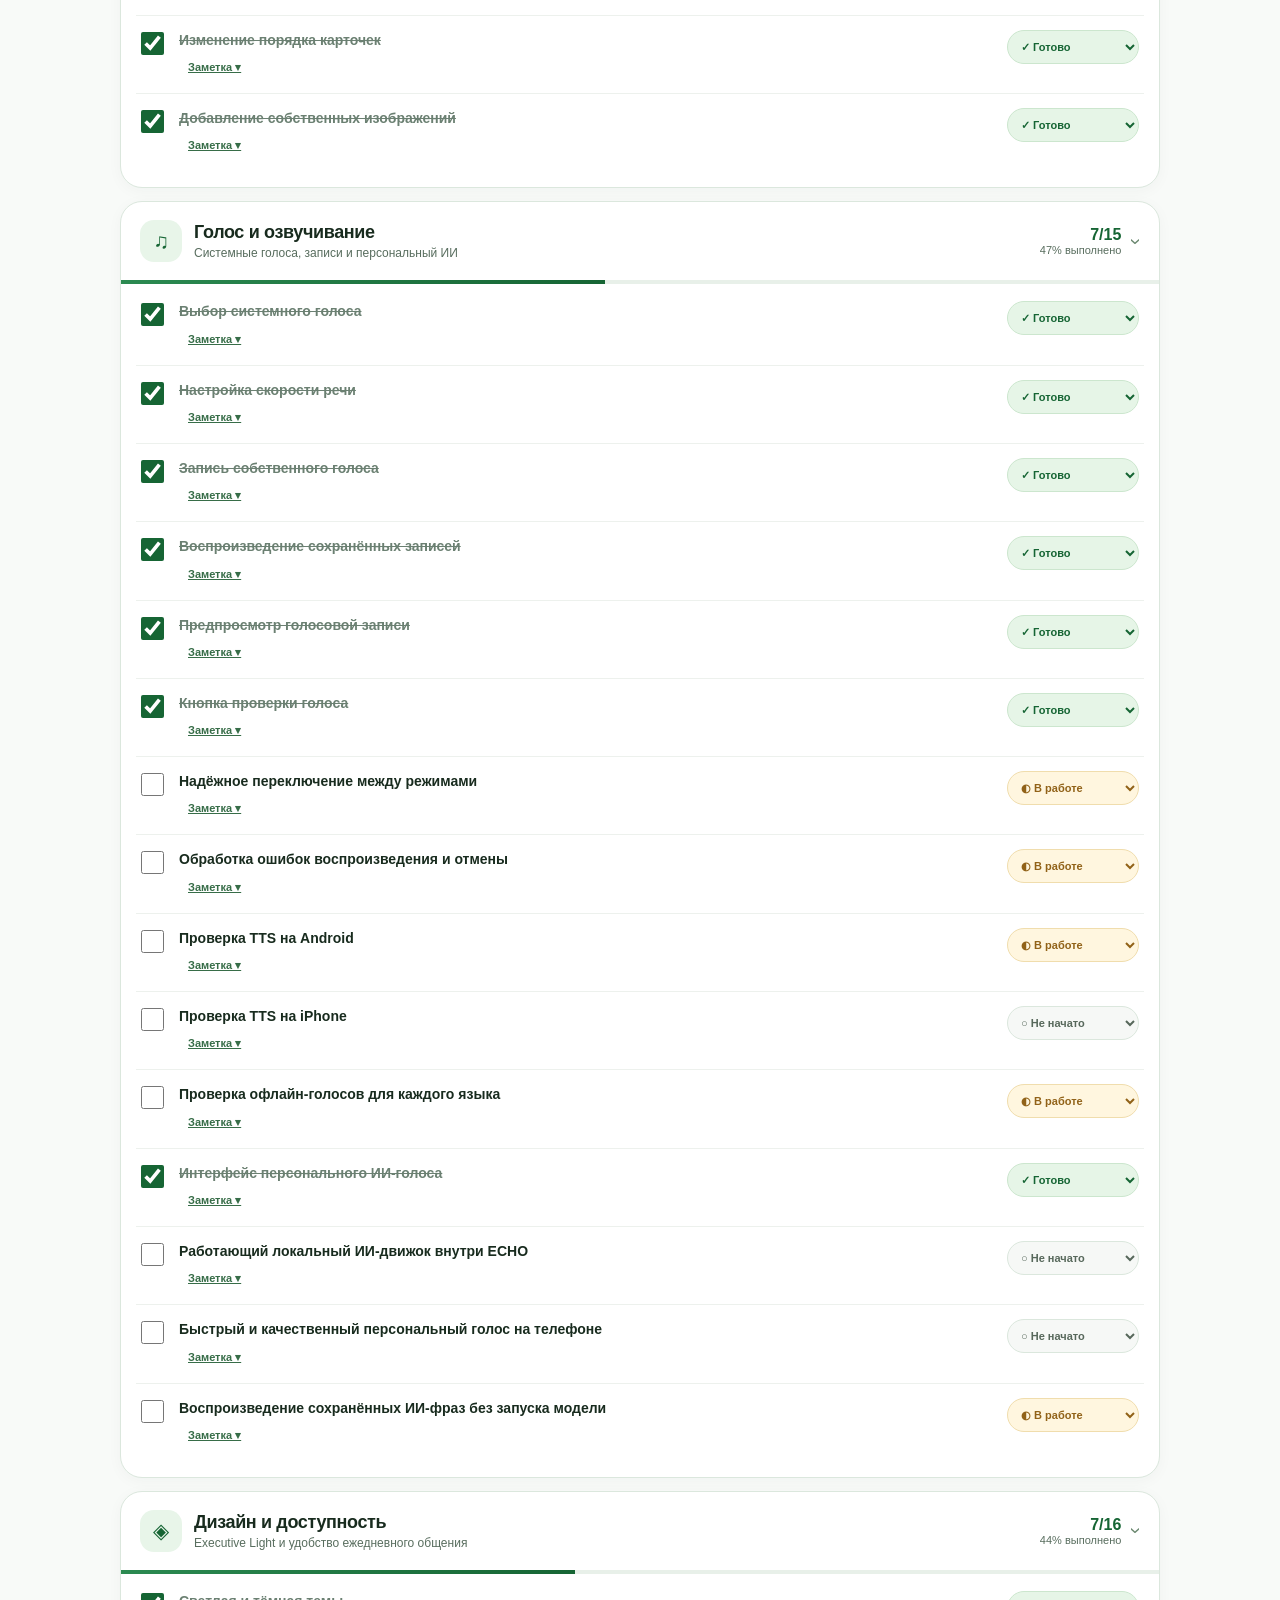
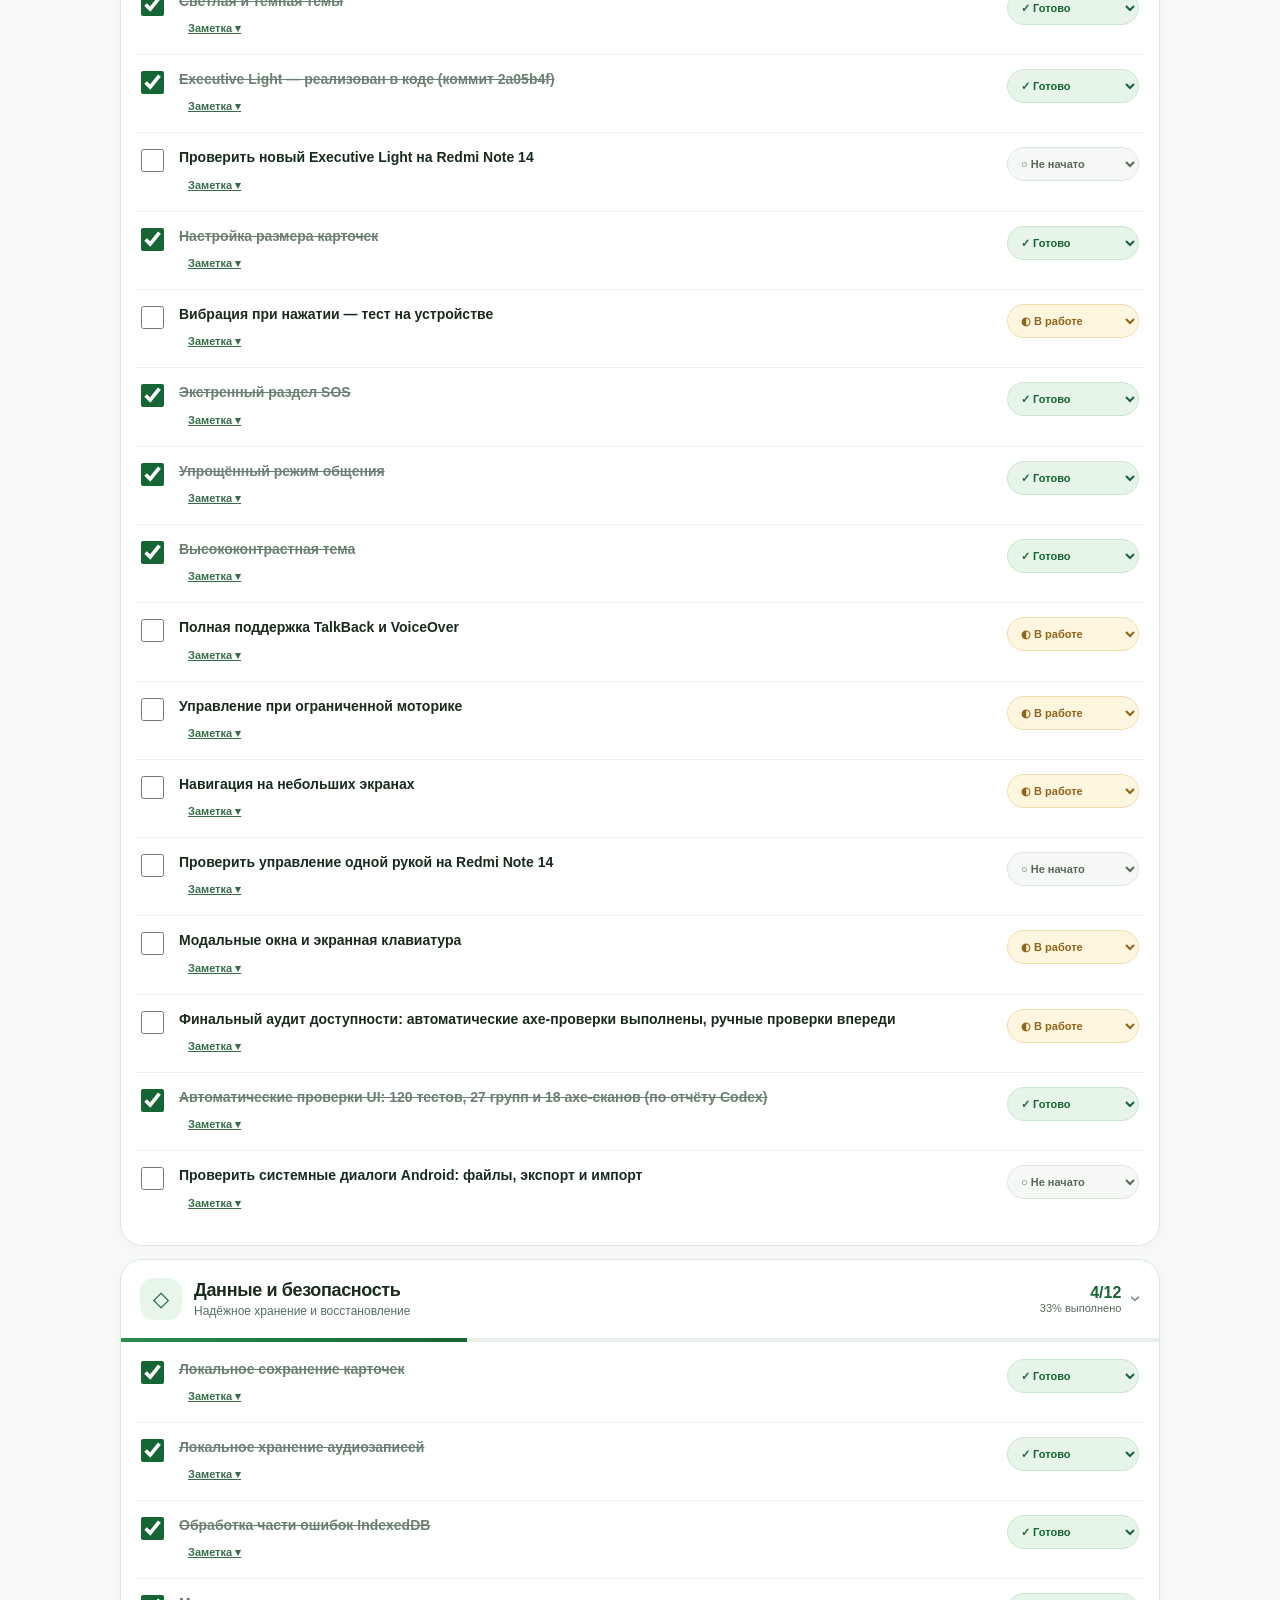
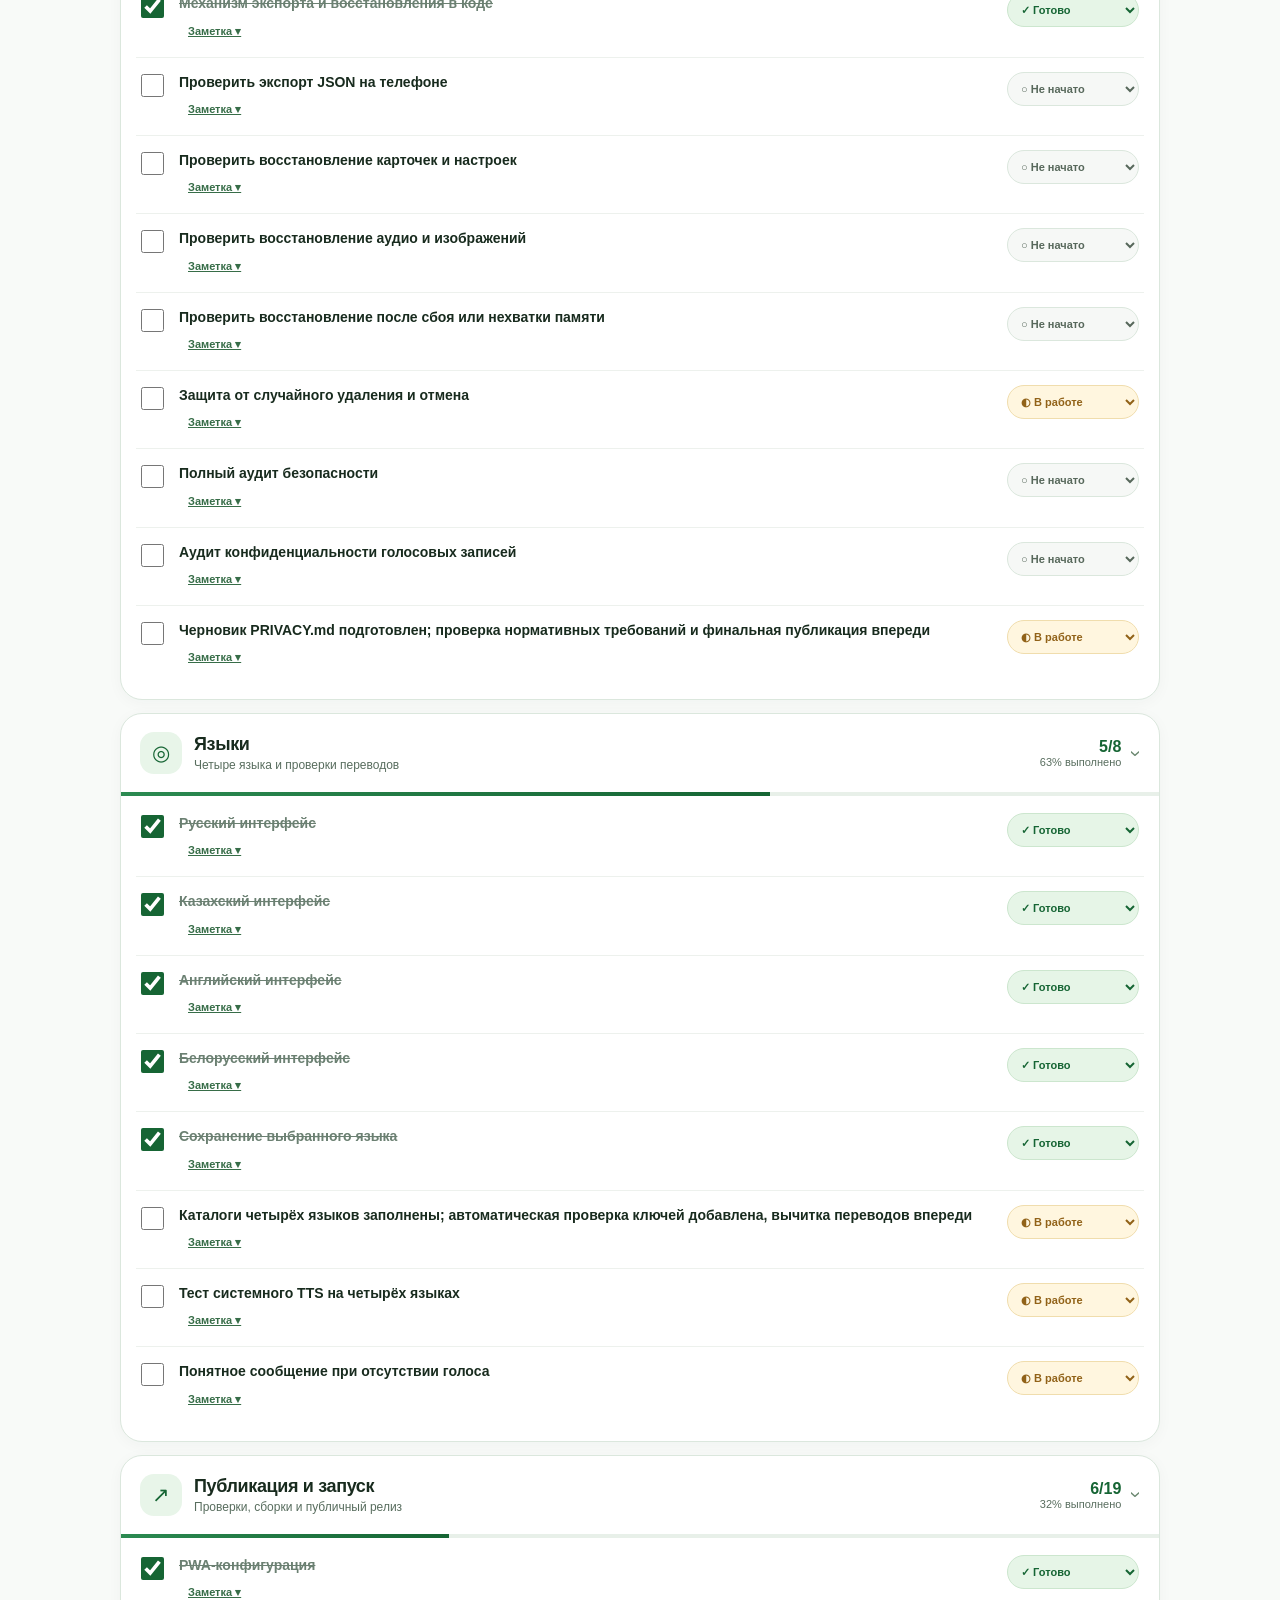
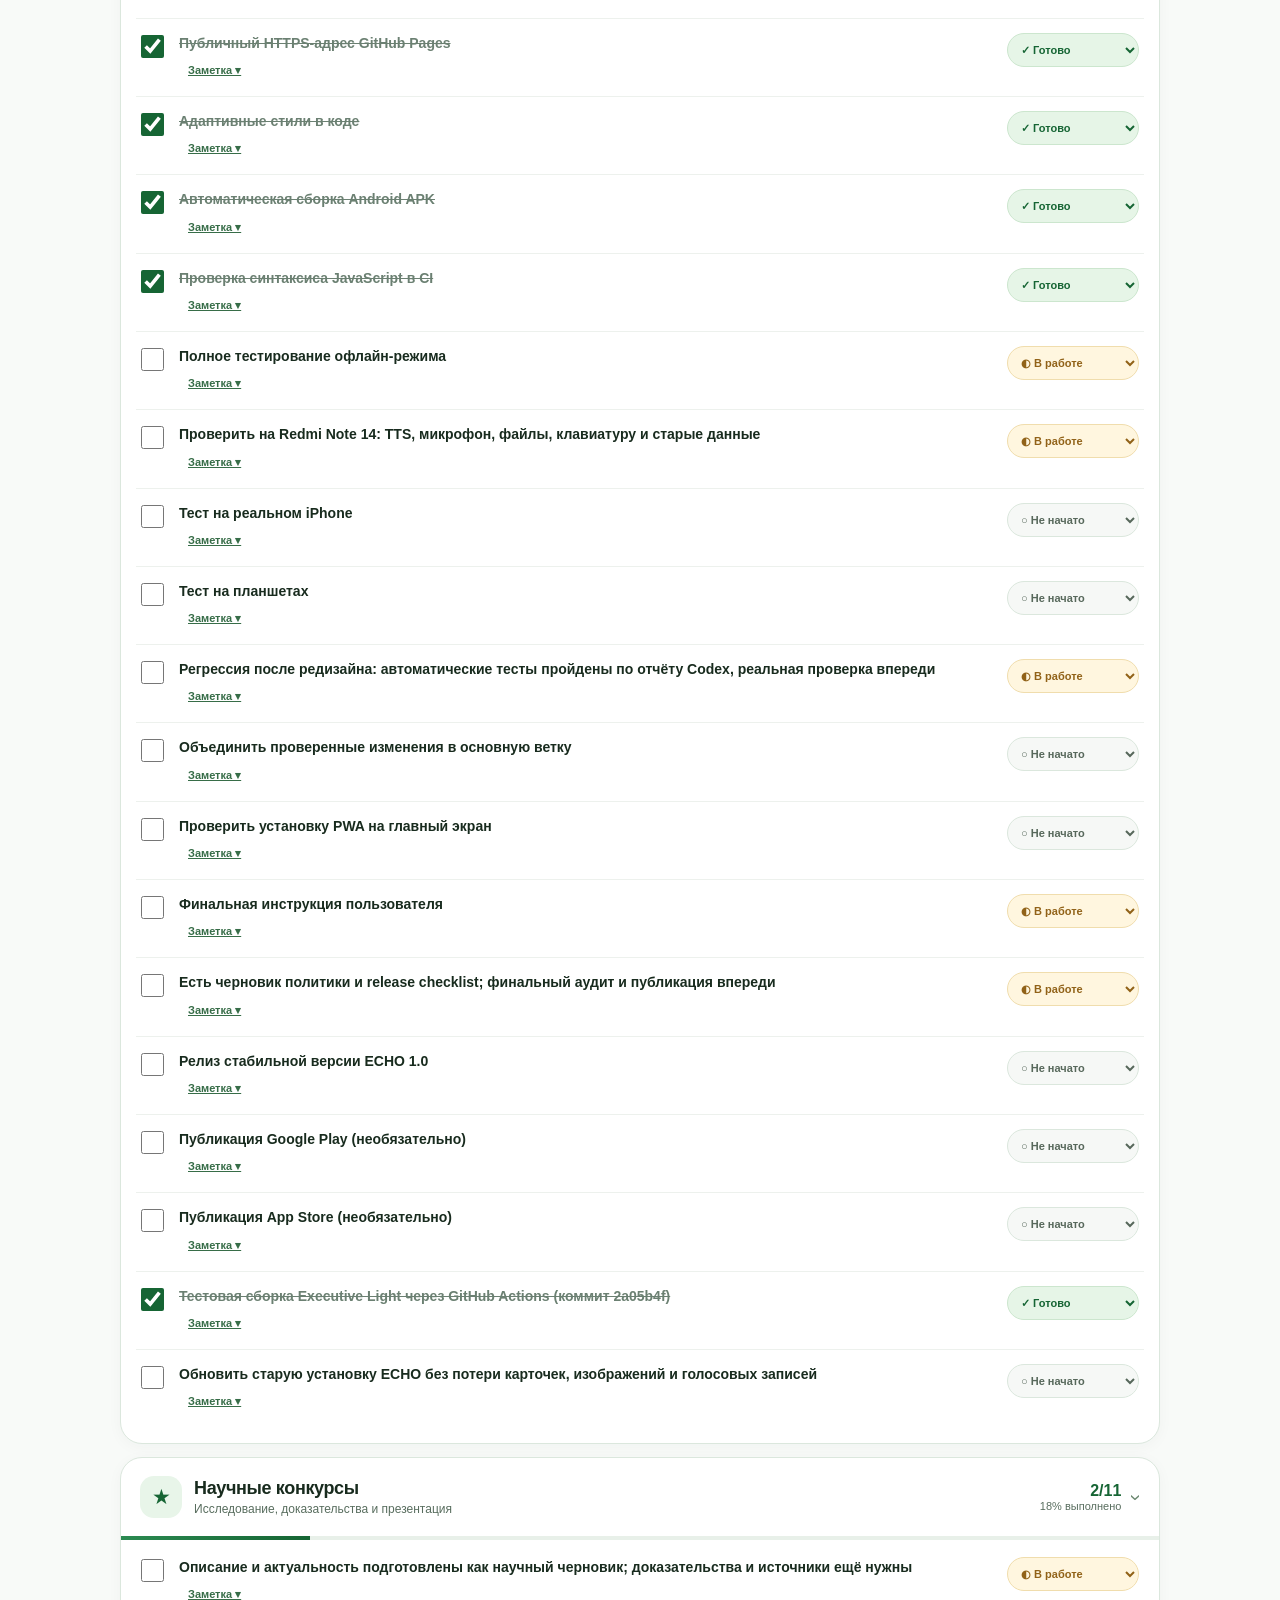
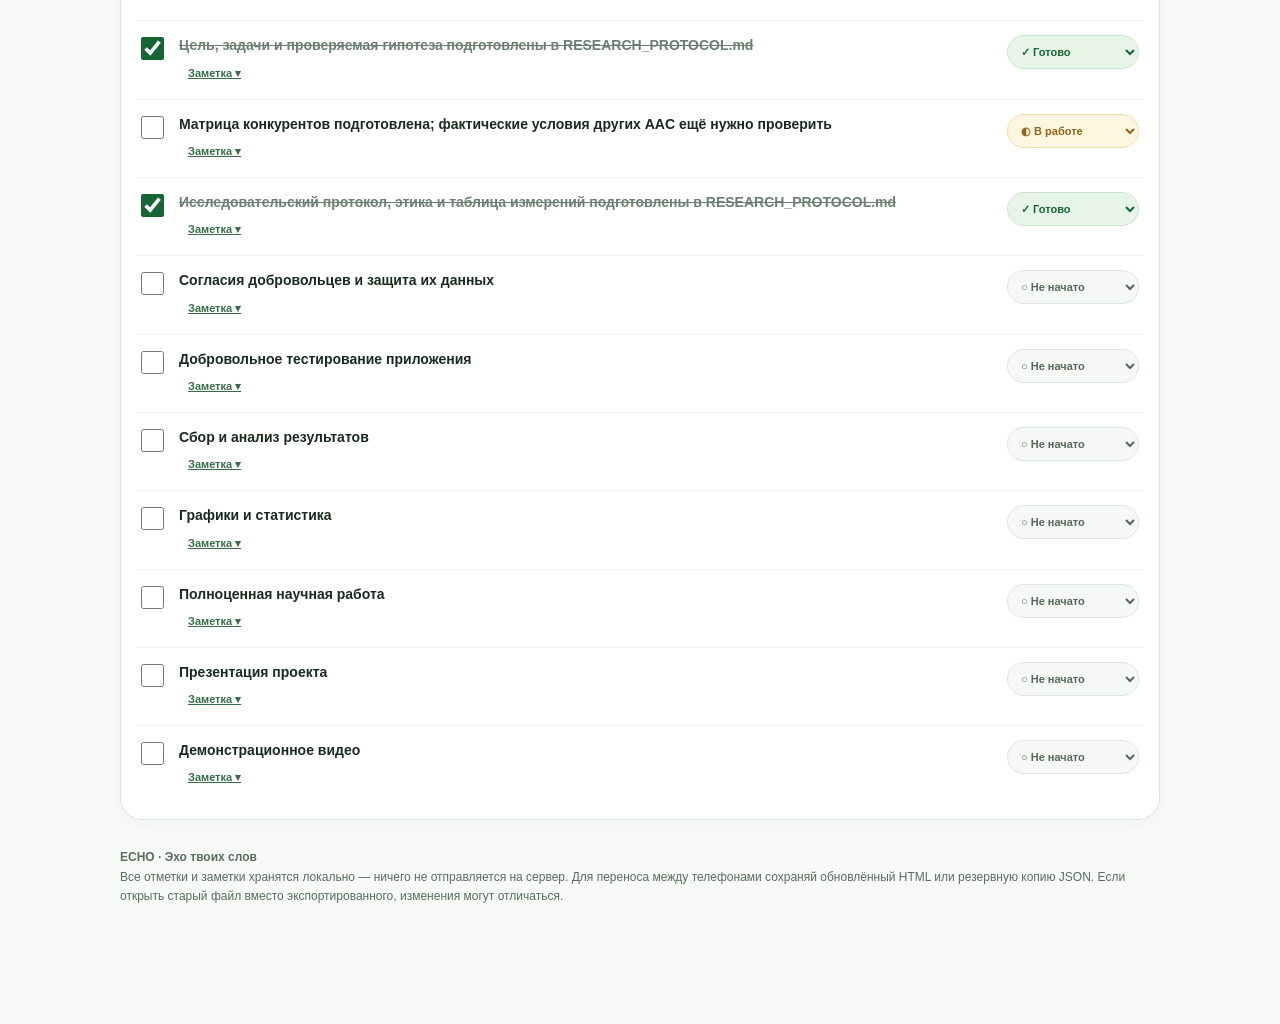
==== commit 88850e92: "Update ECHO roadmap statuses for completed scientific protocol and draft privacy work" ====
--- a/ECHO_ROADMAP.html
+++ b/ECHO_ROADMAP.html
@@ -17,7 +17,7 @@
 <div class="filters"><input aria-label="Поиск задачи" class="search" id="search" placeholder="Поиск задачи..." type="search"/><select aria-label="Фильтр статуса" class="filter" id="filter"><option value="all">Все задачи</option><option value="done">✓ Готово</option><option value="partial">◐ В работе</option><option value="todo">○ Не начато</option><option value="blocked">! Заблокировано</option><option value="unfinished">Не завершены</option></select></div>
 <main id="sections"></main><p class="empty hide" id="empty">По этому запросу задач не найдено.</p>
 <footer class="footer"><b>ECHO · Эхо твоих слов</b><div>Все отметки и заметки хранятся локально — ничего не отправляется на сервер. Для переноса между телефонами сохраняй обновлённый HTML или резервную копию JSON. Если открыть старый файл вместо экспортированного, изменения могут отличаться.</div></footer>
-</div><script id="seed-data" type="application/json">[{"id":"core","title":"Основные функции","description":"Основа AAC-коммуникатора","icon":"layers","tasks":[{"id":"core_cards","title":"Карточки с готовыми фразами","initial":"done"},{"id":"core_tts","title":"Озвучивание текста (TTS)","initial":"done"},{"id":"core_create","title":"Создание собственных карточек","initial":"done"},{"id":"core_edit","title":"Редактирование и удаление карточек","initial":"done"},{"id":"core_undo","title":"Отмена удаления","initial":"done"},{"id":"core_faves","title":"Избранные фразы","initial":"done"},{"id":"core_cats","title":"Собственные категории","initial":"done"},{"id":"core_search","title":"Поиск фраз","initial":"done"},{"id":"core_history","title":"История сообщений","initial":"done"},{"id":"core_quick","title":"Быстрые фразы","initial":"done"},{"id":"core_composer","title":"Конструктор предложений","initial":"done"},{"id":"core_order","title":"Изменение порядка карточек","initial":"done"},{"id":"core_images","title":"Добавление собственных изображений","initial":"done"}]},{"id":"voice","title":"Голос и озвучивание","description":"Системные голоса, записи и персональный ИИ","icon":"audio","tasks":[{"id":"voice_select","title":"Выбор системного голоса","initial":"done"},{"id":"voice_speed","title":"Настройка скорости речи","initial":"done"},{"id":"voice_record","title":"Запись собственного голоса","initial":"done"},{"id":"voice_saved","title":"Воспроизведение сохранённых записей","initial":"done"},{"id":"voice_preview","title":"Предпросмотр голосовой записи","initial":"done"},{"id":"voice_test","title":"Кнопка проверки голоса","initial":"done"},{"id":"voice_switch","title":"Надёжное переключение между режимами","initial":"partial"},{"id":"voice_errors","title":"Обработка ошибок воспроизведения и отмены","initial":"partial"},{"id":"voice_android","title":"Проверка TTS на Android","initial":"partial"},{"id":"voice_ios","title":"Проверка TTS на iPhone","initial":"todo"},{"id":"voice_kk","title":"Проверка офлайн-голосов для каждого языка","initial":"partial"},{"id":"voice_ai_ui","title":"Интерфейс персонального ИИ-голоса","initial":"done"},{"id":"voice_ai_native","title":"Работающий локальный ИИ-движок внутри ECHO","initial":"todo"},{"id":"voice_ai_quality","title":"Быстрый и качественный персональный голос на телефоне","initial":"todo"},{"id":"voice_cache","title":"Воспроизведение сохранённых ИИ-фраз без запуска модели","initial":"partial"}]},{"id":"design","title":"Дизайн и доступность","description":"Executive Light и удобство ежедневного общения","icon":"palette","tasks":[{"id":"design_light","title":"Светлая и тёмная темы","initial":"done"},{"id":"design_exec","title":"Executive Light — реализован в коде (коммит 2a05b4f)","initial":"done"},{"id":"design_screen","title":"Проверить новый Executive Light на Redmi Note 14","initial":"todo"},{"id":"design_cards","title":"Настройка размера карточек","initial":"done"},{"id":"design_vibro","title":"Вибрация при нажатии — тест на устройстве","initial":"partial"},{"id":"design_sos","title":"Экстренный раздел SOS","initial":"done"},{"id":"design_simple","title":"Упрощённый режим общения","initial":"done"},{"id":"design_contrast","title":"Высококонтрастная тема","initial":"done"},{"id":"design_reader","title":"Полная поддержка TalkBack и VoiceOver","initial":"partial"},{"id":"design_motor","title":"Управление при ограниченной моторике","initial":"partial"},{"id":"design_nav","title":"Навигация на небольших экранах","initial":"partial"},{"id":"design_onehand","title":"Проверить управление одной рукой на Redmi Note 14","initial":"todo"},{"id":"design_keyboard","title":"Модальные окна и экранная клавиатура","initial":"partial"},{"id":"design_audit","title":"Финальный аудит доступности: автоматические axe-проверки выполнены, ручные проверки впереди","initial":"partial"},{"id":"design_ui_tests","title":"Автоматические проверки UI: 120 тестов, 27 групп и 18 axe-сканов (по отчёту Codex)","initial":"done"},{"id":"design_system_dialogs","title":"Проверить системные диалоги Android: файлы, экспорт и импорт","initial":"todo"}]},{"id":"data","title":"Данные и безопасность","description":"Надёжное хранение и восстановление","icon":"shield","tasks":[{"id":"data_local","title":"Локальное сохранение карточек","initial":"done"},{"id":"data_audio","title":"Локальное хранение аудиозаписей","initial":"done"},{"id":"data_errors","title":"Обработка части ошибок IndexedDB","initial":"done"},{"id":"data_backup_code","title":"Механизм экспорта и восстановления в коде","initial":"done"},{"id":"data_export_test","title":"Проверить экспорт JSON на телефоне","initial":"todo"},{"id":"data_import_test","title":"Проверить восстановление карточек и настроек","initial":"todo"},{"id":"data_audio_test","title":"Проверить восстановление аудио и изображений","initial":"todo"},{"id":"data_failure","title":"Проверить восстановление после сбоя или нехватки памяти","initial":"todo"},{"id":"data_deletion","title":"Защита от случайного удаления и отмена","initial":"partial"},{"id":"data_security","title":"Полный аудит безопасности","initial":"todo"},{"id":"data_privacy","title":"Аудит конфиденциальности голосовых записей","initial":"todo"},{"id":"data_policy","title":"Понятная политика конфиденциальности","initial":"todo"}]},{"id":"languages","title":"Языки","description":"Четыре языка и проверки переводов","icon":"globe","tasks":[{"id":"lang_ru","title":"Русский интерфейс","initial":"done"},{"id":"lang_kk","title":"Казахский интерфейс","initial":"done"},{"id":"lang_en","title":"Английский интерфейс","initial":"done"},{"id":"lang_be","title":"Белорусский интерфейс","initial":"done"},{"id":"lang_switch","title":"Сохранение выбранного языка","initial":"done"},{"id":"lang_review","title":"Проверка полноты всех переводов","initial":"partial"},{"id":"lang_tts","title":"Тест системного TTS на четырёх языках","initial":"partial"},{"id":"lang_voice_fallback","title":"Понятное сообщение при отсутствии голоса","initial":"partial"}]},{"id":"release","title":"Публикация и запуск","description":"Проверки, сборки и публичный релиз","icon":"rocket","tasks":[{"id":"rel_pwa","title":"PWA-конфигурация","initial":"done"},{"id":"rel_pages","title":"Публичный HTTPS-адрес GitHub Pages","initial":"done"},{"id":"rel_responsive","title":"Адаптивные стили в коде","initial":"done"},{"id":"rel_ci","title":"Автоматическая сборка Android APK","initial":"done"},{"id":"rel_js","title":"Проверка синтаксиса JavaScript в CI","initial":"done"},{"id":"rel_offline","title":"Полное тестирование офлайн-режима","initial":"partial"},{"id":"rel_android","title":"Проверить на Redmi Note 14: TTS, микрофон, файлы, клавиатуру и старые данные","initial":"partial"},{"id":"rel_iphone","title":"Тест на реальном iPhone","initial":"todo"},{"id":"rel_tablet","title":"Тест на планшетах","initial":"todo"},{"id":"rel_regression","title":"Регрессия после редизайна: автоматические тесты пройдены по отчёту Codex, реальная проверка впереди","initial":"partial"},{"id":"rel_merge","title":"Объединить проверенные изменения в основную ветку","initial":"todo"},{"id":"rel_home","title":"Проверить установку PWA на главный экран","initial":"todo"},{"id":"rel_docs","title":"Финальная инструкция пользователя","initial":"partial"},{"id":"rel_privacy","title":"Финальная проверка публикации и конфиденциальности","initial":"todo"},{"id":"rel_stable","title":"Релиз стабильной версии ECHO 1.0","initial":"todo"},{"id":"rel_play","title":"Публикация Google Play (необязательно)","initial":"todo"},{"id":"rel_appstore","title":"Публикация App Store (необязательно)","initial":"todo"},{"id":"rel_actions_exec","title":"Тестовая сборка Executive Light через GitHub Actions (коммит 2a05b4f)","initial":"done"},{"id":"rel_update_existing","title":"Обновить старую установку ECHO без потери карточек, изображений и голосовых записей","initial":"todo"}]},{"id":"science","title":"Научные конкурсы","description":"Исследование, доказательства и презентация","icon":"trophy","tasks":[{"id":"sci_problem","title":"Описание проблемы и актуальности","initial":"todo"},{"id":"sci_goals","title":"Цель, задачи и гипотеза","initial":"todo"},{"id":"sci_compare","title":"Сравнение с существующими AAC-приложениями","initial":"todo"},{"id":"sci_plan","title":"План исследования удобства","initial":"todo"},{"id":"sci_ethics","title":"Согласия добровольцев и защита их данных","initial":"todo"},{"id":"sci_users","title":"Добровольное тестирование приложения","initial":"todo"},{"id":"sci_results","title":"Сбор и анализ результатов","initial":"todo"},{"id":"sci_stats","title":"Графики и статистика","initial":"todo"},{"id":"sci_paper","title":"Полноценная научная работа","initial":"todo"},{"id":"sci_slides","title":"Презентация проекта","initial":"todo"},{"id":"sci_video","title":"Демонстрационное видео","initial":"todo"}]}]</script><script id="checkpoint" type="application/json">{}</script>
+</div><script id="seed-data" type="application/json">[{"id":"core","title":"Основные функции","description":"Основа AAC-коммуникатора","icon":"layers","tasks":[{"id":"core_cards","title":"Карточки с готовыми фразами","initial":"done"},{"id":"core_tts","title":"Озвучивание текста (TTS)","initial":"done"},{"id":"core_create","title":"Создание собственных карточек","initial":"done"},{"id":"core_edit","title":"Редактирование и удаление карточек","initial":"done"},{"id":"core_undo","title":"Отмена удаления","initial":"done"},{"id":"core_faves","title":"Избранные фразы","initial":"done"},{"id":"core_cats","title":"Собственные категории","initial":"done"},{"id":"core_search","title":"Поиск фраз","initial":"done"},{"id":"core_history","title":"История сообщений","initial":"done"},{"id":"core_quick","title":"Быстрые фразы","initial":"done"},{"id":"core_composer","title":"Конструктор предложений","initial":"done"},{"id":"core_order","title":"Изменение порядка карточек","initial":"done"},{"id":"core_images","title":"Добавление собственных изображений","initial":"done"}]},{"id":"voice","title":"Голос и озвучивание","description":"Системные голоса, записи и персональный ИИ","icon":"audio","tasks":[{"id":"voice_select","title":"Выбор системного голоса","initial":"done"},{"id":"voice_speed","title":"Настройка скорости речи","initial":"done"},{"id":"voice_record","title":"Запись собственного голоса","initial":"done"},{"id":"voice_saved","title":"Воспроизведение сохранённых записей","initial":"done"},{"id":"voice_preview","title":"Предпросмотр голосовой записи","initial":"done"},{"id":"voice_test","title":"Кнопка проверки голоса","initial":"done"},{"id":"voice_switch","title":"Надёжное переключение между режимами","initial":"partial"},{"id":"voice_errors","title":"Обработка ошибок воспроизведения и отмены","initial":"partial"},{"id":"voice_android","title":"Проверка TTS на Android","initial":"partial"},{"id":"voice_ios","title":"Проверка TTS на iPhone","initial":"todo"},{"id":"voice_kk","title":"Проверка офлайн-голосов для каждого языка","initial":"partial"},{"id":"voice_ai_ui","title":"Интерфейс персонального ИИ-голоса","initial":"done"},{"id":"voice_ai_native","title":"Работающий локальный ИИ-движок внутри ECHO","initial":"todo"},{"id":"voice_ai_quality","title":"Быстрый и качественный персональный голос на телефоне","initial":"todo"},{"id":"voice_cache","title":"Воспроизведение сохранённых ИИ-фраз без запуска модели","initial":"partial"}]},{"id":"design","title":"Дизайн и доступность","description":"Executive Light и удобство ежедневного общения","icon":"palette","tasks":[{"id":"design_light","title":"Светлая и тёмная темы","initial":"done"},{"id":"design_exec","title":"Executive Light — реализован в коде (коммит 2a05b4f)","initial":"done"},{"id":"design_screen","title":"Проверить новый Executive Light на Redmi Note 14","initial":"todo"},{"id":"design_cards","title":"Настройка размера карточек","initial":"done"},{"id":"design_vibro","title":"Вибрация при нажатии — тест на устройстве","initial":"partial"},{"id":"design_sos","title":"Экстренный раздел SOS","initial":"done"},{"id":"design_simple","title":"Упрощённый режим общения","initial":"done"},{"id":"design_contrast","title":"Высококонтрастная тема","initial":"done"},{"id":"design_reader","title":"Полная поддержка TalkBack и VoiceOver","initial":"partial"},{"id":"design_motor","title":"Управление при ограниченной моторике","initial":"partial"},{"id":"design_nav","title":"Навигация на небольших экранах","initial":"partial"},{"id":"design_onehand","title":"Проверить управление одной рукой на Redmi Note 14","initial":"todo"},{"id":"design_keyboard","title":"Модальные окна и экранная клавиатура","initial":"partial"},{"id":"design_audit","title":"Финальный аудит доступности: автоматические axe-проверки выполнены, ручные проверки впереди","initial":"partial"},{"id":"design_ui_tests","title":"Автоматические проверки UI: 120 тестов, 27 групп и 18 axe-сканов (по отчёту Codex)","initial":"done"},{"id":"design_system_dialogs","title":"Проверить системные диалоги Android: файлы, экспорт и импорт","initial":"todo"}]},{"id":"data","title":"Данные и безопасность","description":"Надёжное хранение и восстановление","icon":"shield","tasks":[{"id":"data_local","title":"Локальное сохранение карточек","initial":"done"},{"id":"data_audio","title":"Локальное хранение аудиозаписей","initial":"done"},{"id":"data_errors","title":"Обработка части ошибок IndexedDB","initial":"done"},{"id":"data_backup_code","title":"Механизм экспорта и восстановления в коде","initial":"done"},{"id":"data_export_test","title":"Проверить экспорт JSON на телефоне","initial":"todo"},{"id":"data_import_test","title":"Проверить восстановление карточек и настроек","initial":"todo"},{"id":"data_audio_test","title":"Проверить восстановление аудио и изображений","initial":"todo"},{"id":"data_failure","title":"Проверить восстановление после сбоя или нехватки памяти","initial":"todo"},{"id":"data_deletion","title":"Защита от случайного удаления и отмена","initial":"partial"},{"id":"data_security","title":"Полный аудит безопасности","initial":"todo"},{"id":"data_privacy","title":"Аудит конфиденциальности голосовых записей","initial":"todo"},{"id":"data_policy","title":"Черновик PRIVACY.md подготовлен; проверка нормативных требований и финальная публикация впереди","initial":"partial"}]},{"id":"languages","title":"Языки","description":"Четыре языка и проверки переводов","icon":"globe","tasks":[{"id":"lang_ru","title":"Русский интерфейс","initial":"done"},{"id":"lang_kk","title":"Казахский интерфейс","initial":"done"},{"id":"lang_en","title":"Английский интерфейс","initial":"done"},{"id":"lang_be","title":"Белорусский интерфейс","initial":"done"},{"id":"lang_switch","title":"Сохранение выбранного языка","initial":"done"},{"id":"lang_review","title":"Каталоги четырёх языков заполнены; автоматическая проверка ключей добавлена, вычитка переводов впереди","initial":"partial"},{"id":"lang_tts","title":"Тест системного TTS на четырёх языках","initial":"partial"},{"id":"lang_voice_fallback","title":"Понятное сообщение при отсутствии голоса","initial":"partial"}]},{"id":"release","title":"Публикация и запуск","description":"Проверки, сборки и публичный релиз","icon":"rocket","tasks":[{"id":"rel_pwa","title":"PWA-конфигурация","initial":"done"},{"id":"rel_pages","title":"Публичный HTTPS-адрес GitHub Pages","initial":"done"},{"id":"rel_responsive","title":"Адаптивные стили в коде","initial":"done"},{"id":"rel_ci","title":"Автоматическая сборка Android APK","initial":"done"},{"id":"rel_js","title":"Проверка синтаксиса JavaScript в CI","initial":"done"},{"id":"rel_offline","title":"Полное тестирование офлайн-режима","initial":"partial"},{"id":"rel_android","title":"Проверить на Redmi Note 14: TTS, микрофон, файлы, клавиатуру и старые данные","initial":"partial"},{"id":"rel_iphone","title":"Тест на реальном iPhone","initial":"todo"},{"id":"rel_tablet","title":"Тест на планшетах","initial":"todo"},{"id":"rel_regression","title":"Регрессия после редизайна: автоматические тесты пройдены по отчёту Codex, реальная проверка впереди","initial":"partial"},{"id":"rel_merge","title":"Объединить проверенные изменения в основную ветку","initial":"todo"},{"id":"rel_home","title":"Проверить установку PWA на главный экран","initial":"todo"},{"id":"rel_docs","title":"Финальная инструкция пользователя","initial":"partial"},{"id":"rel_privacy","title":"Есть черновик политики и release checklist; финальный аудит и публикация впереди","initial":"partial"},{"id":"rel_stable","title":"Релиз стабильной версии ECHO 1.0","initial":"todo"},{"id":"rel_play","title":"Публикация Google Play (необязательно)","initial":"todo"},{"id":"rel_appstore","title":"Публикация App Store (необязательно)","initial":"todo"},{"id":"rel_actions_exec","title":"Тестовая сборка Executive Light через GitHub Actions (коммит 2a05b4f)","initial":"done"},{"id":"rel_update_existing","title":"Обновить старую установку ECHO без потери карточек, изображений и голосовых записей","initial":"todo"}]},{"id":"science","title":"Научные конкурсы","description":"Исследование, доказательства и презентация","icon":"trophy","tasks":[{"id":"sci_problem","title":"Описание и актуальность подготовлены как научный черновик; доказательства и источники ещё нужны","initial":"partial"},{"id":"sci_goals","title":"Цель, задачи и проверяемая гипотеза подготовлены в RESEARCH_PROTOCOL.md","initial":"done"},{"id":"sci_compare","title":"Матрица конкурентов подготовлена; фактические условия других AAC ещё нужно проверить","initial":"partial"},{"id":"sci_plan","title":"Исследовательский протокол, этика и таблица измерений подготовлены в RESEARCH_PROTOCOL.md","initial":"done"},{"id":"sci_ethics","title":"Согласия добровольцев и защита их данных","initial":"todo"},{"id":"sci_users","title":"Добровольное тестирование приложения","initial":"todo"},{"id":"sci_results","title":"Сбор и анализ результатов","initial":"todo"},{"id":"sci_stats","title":"Графики и статистика","initial":"todo"},{"id":"sci_paper","title":"Полноценная научная работа","initial":"todo"},{"id":"sci_slides","title":"Презентация проекта","initial":"todo"},{"id":"sci_video","title":"Демонстрационное видео","initial":"todo"}]}]</script><script id="checkpoint" type="application/json">{}</script>
 <script>
 (function(){'use strict';
 const sections=JSON.parse(document.getElementById('seed-data').textContent), version='echo-roadmap-v1-executive-nov08';
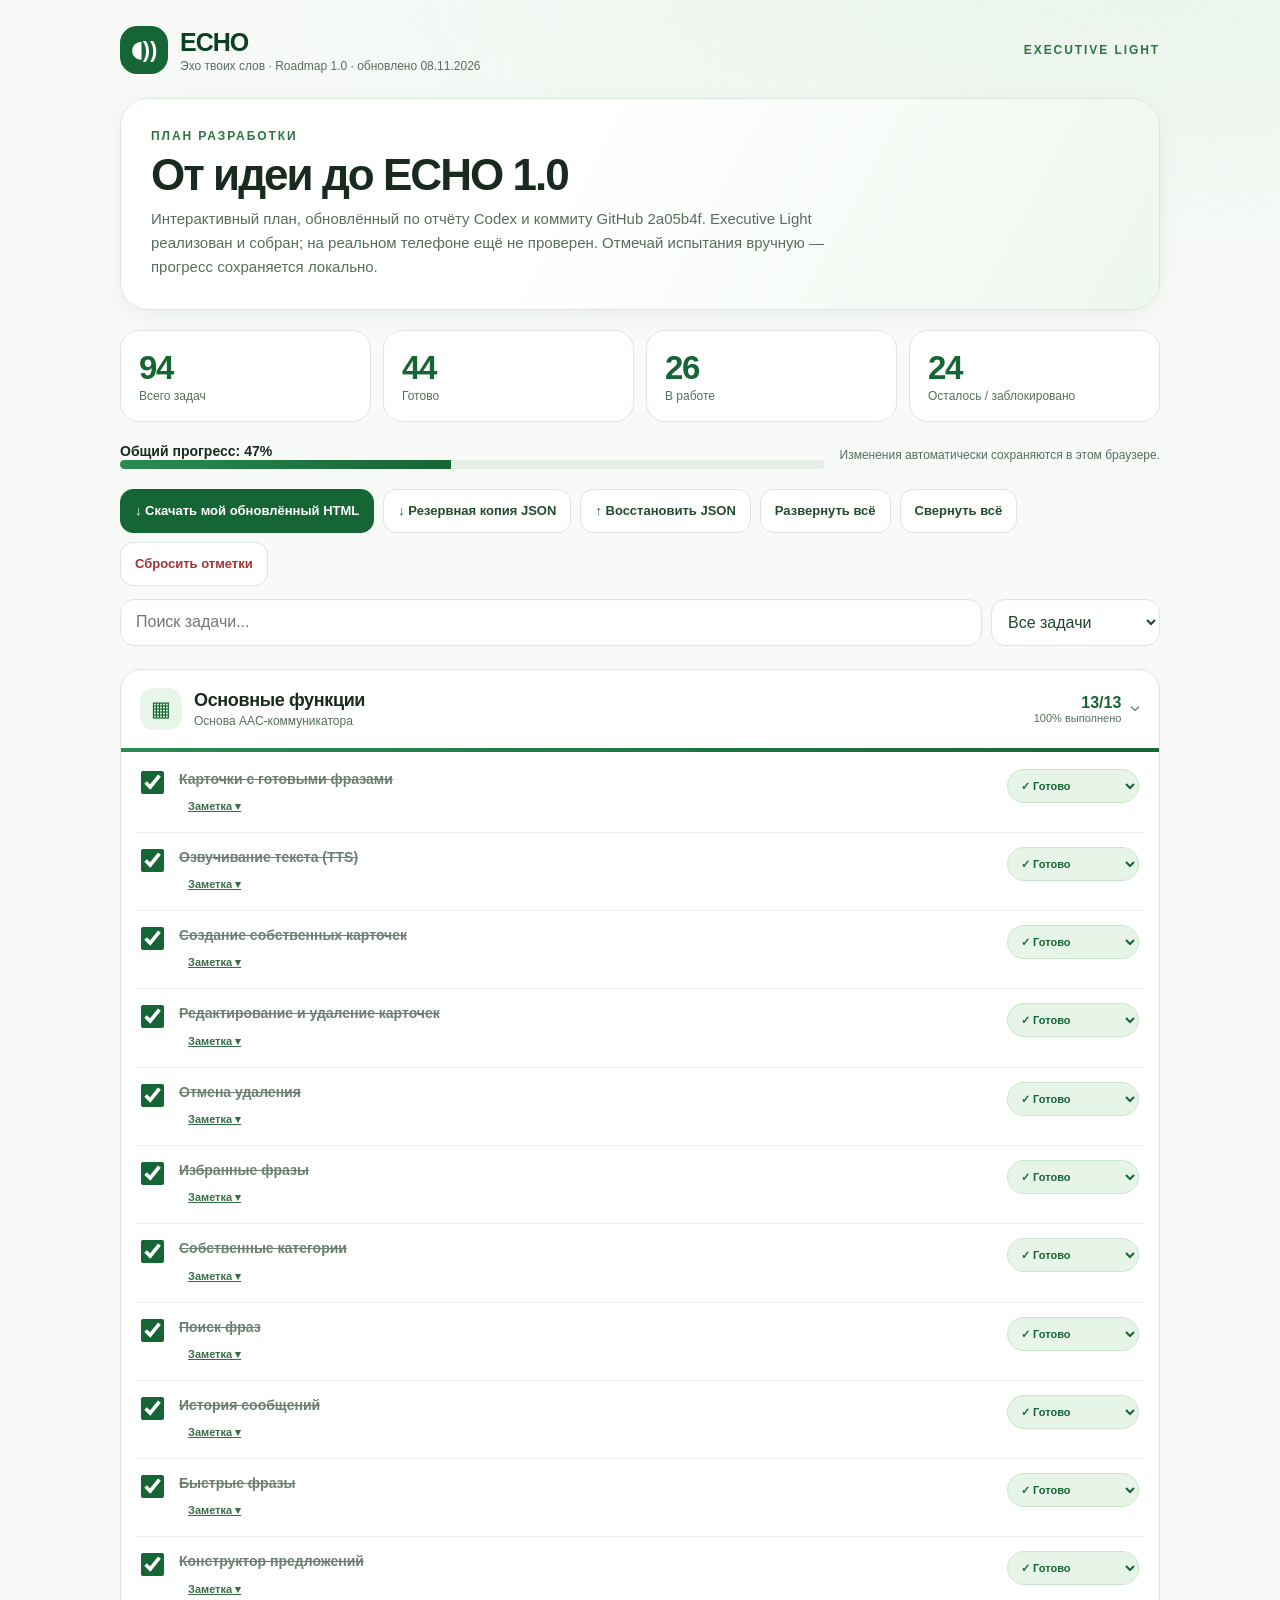
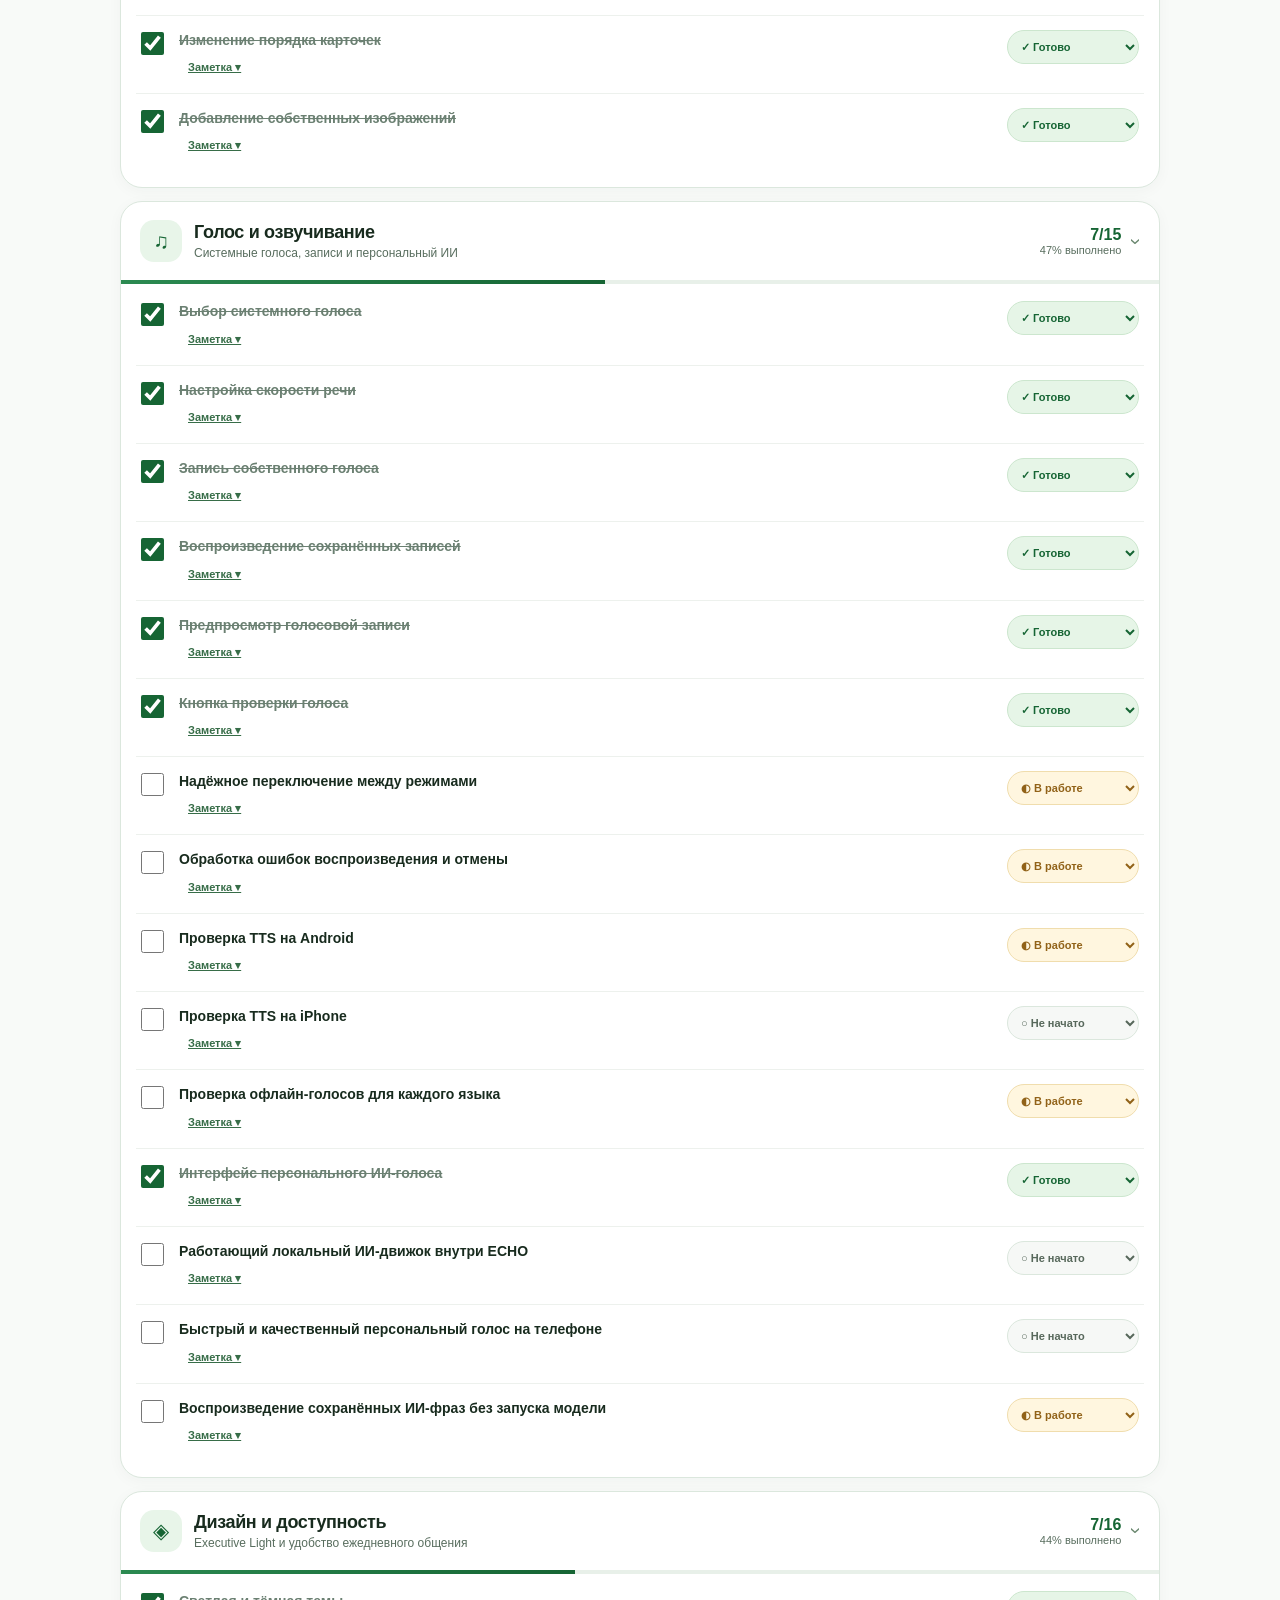
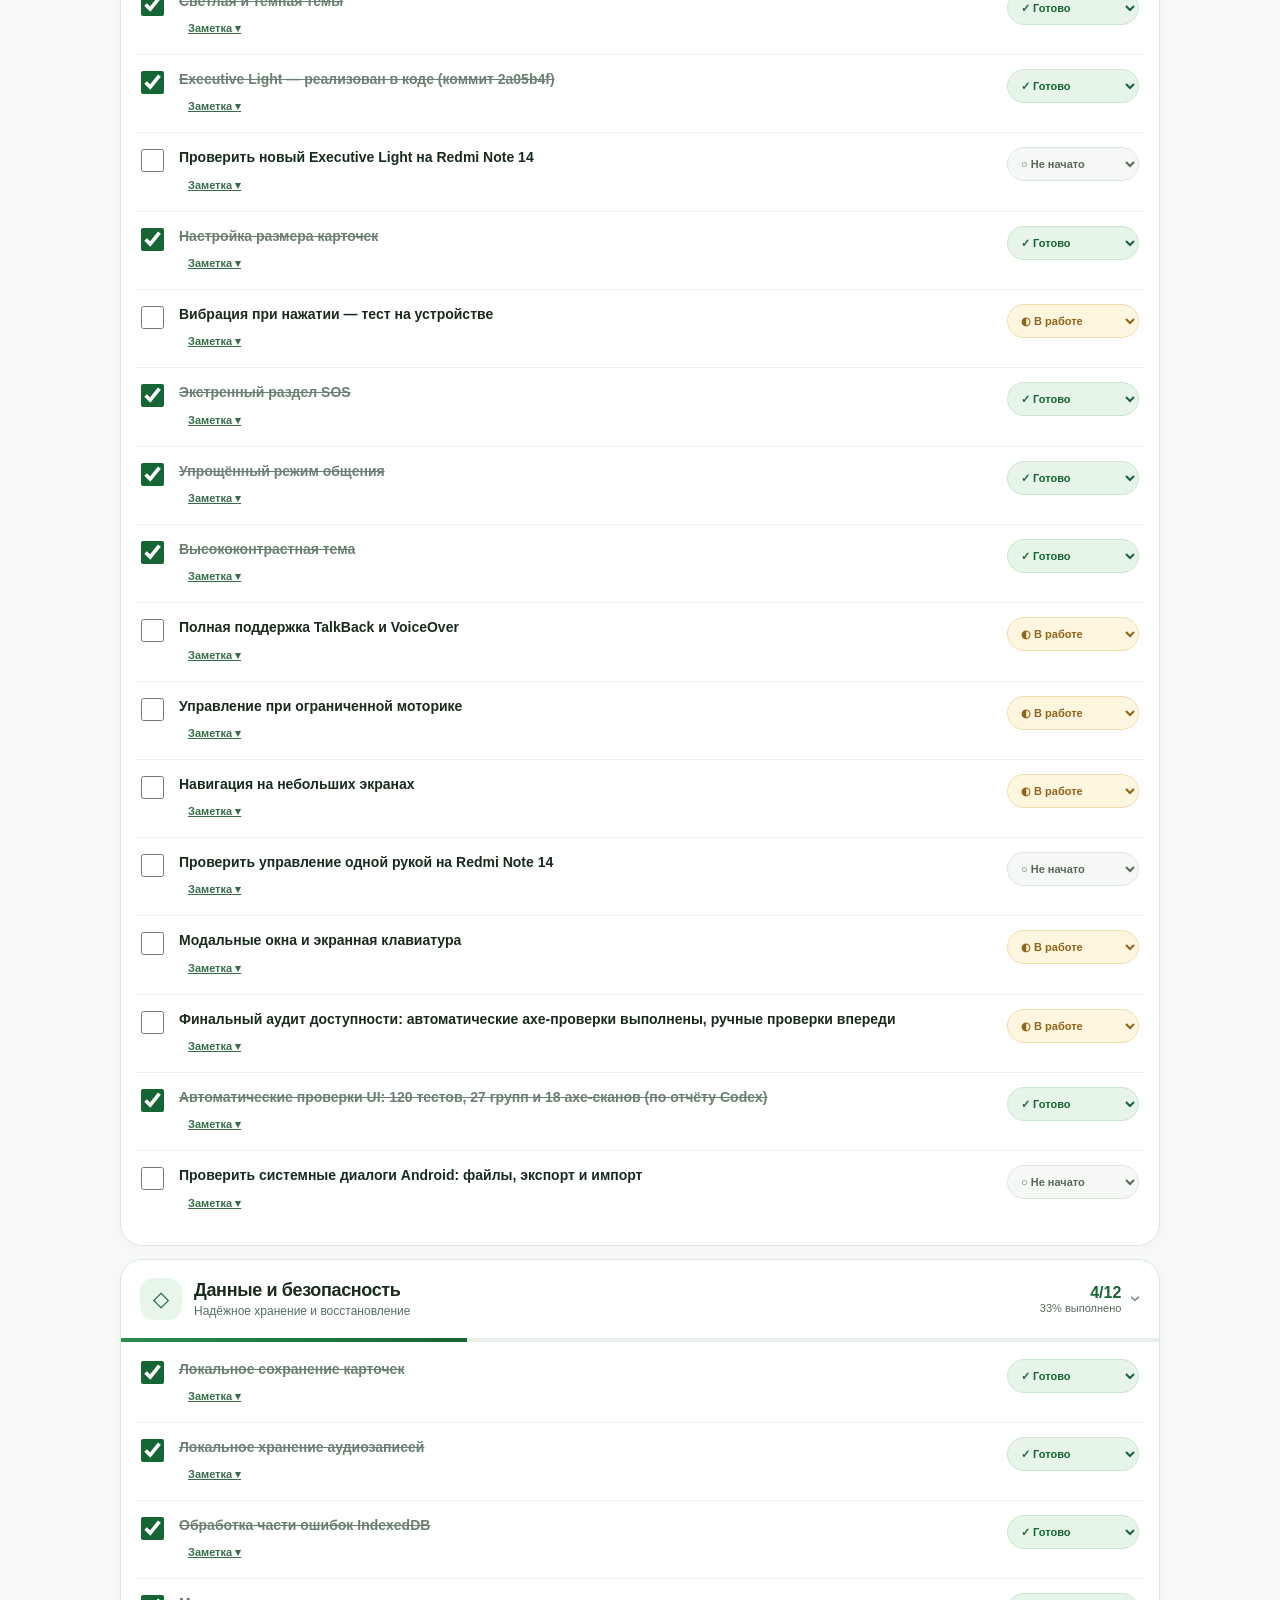
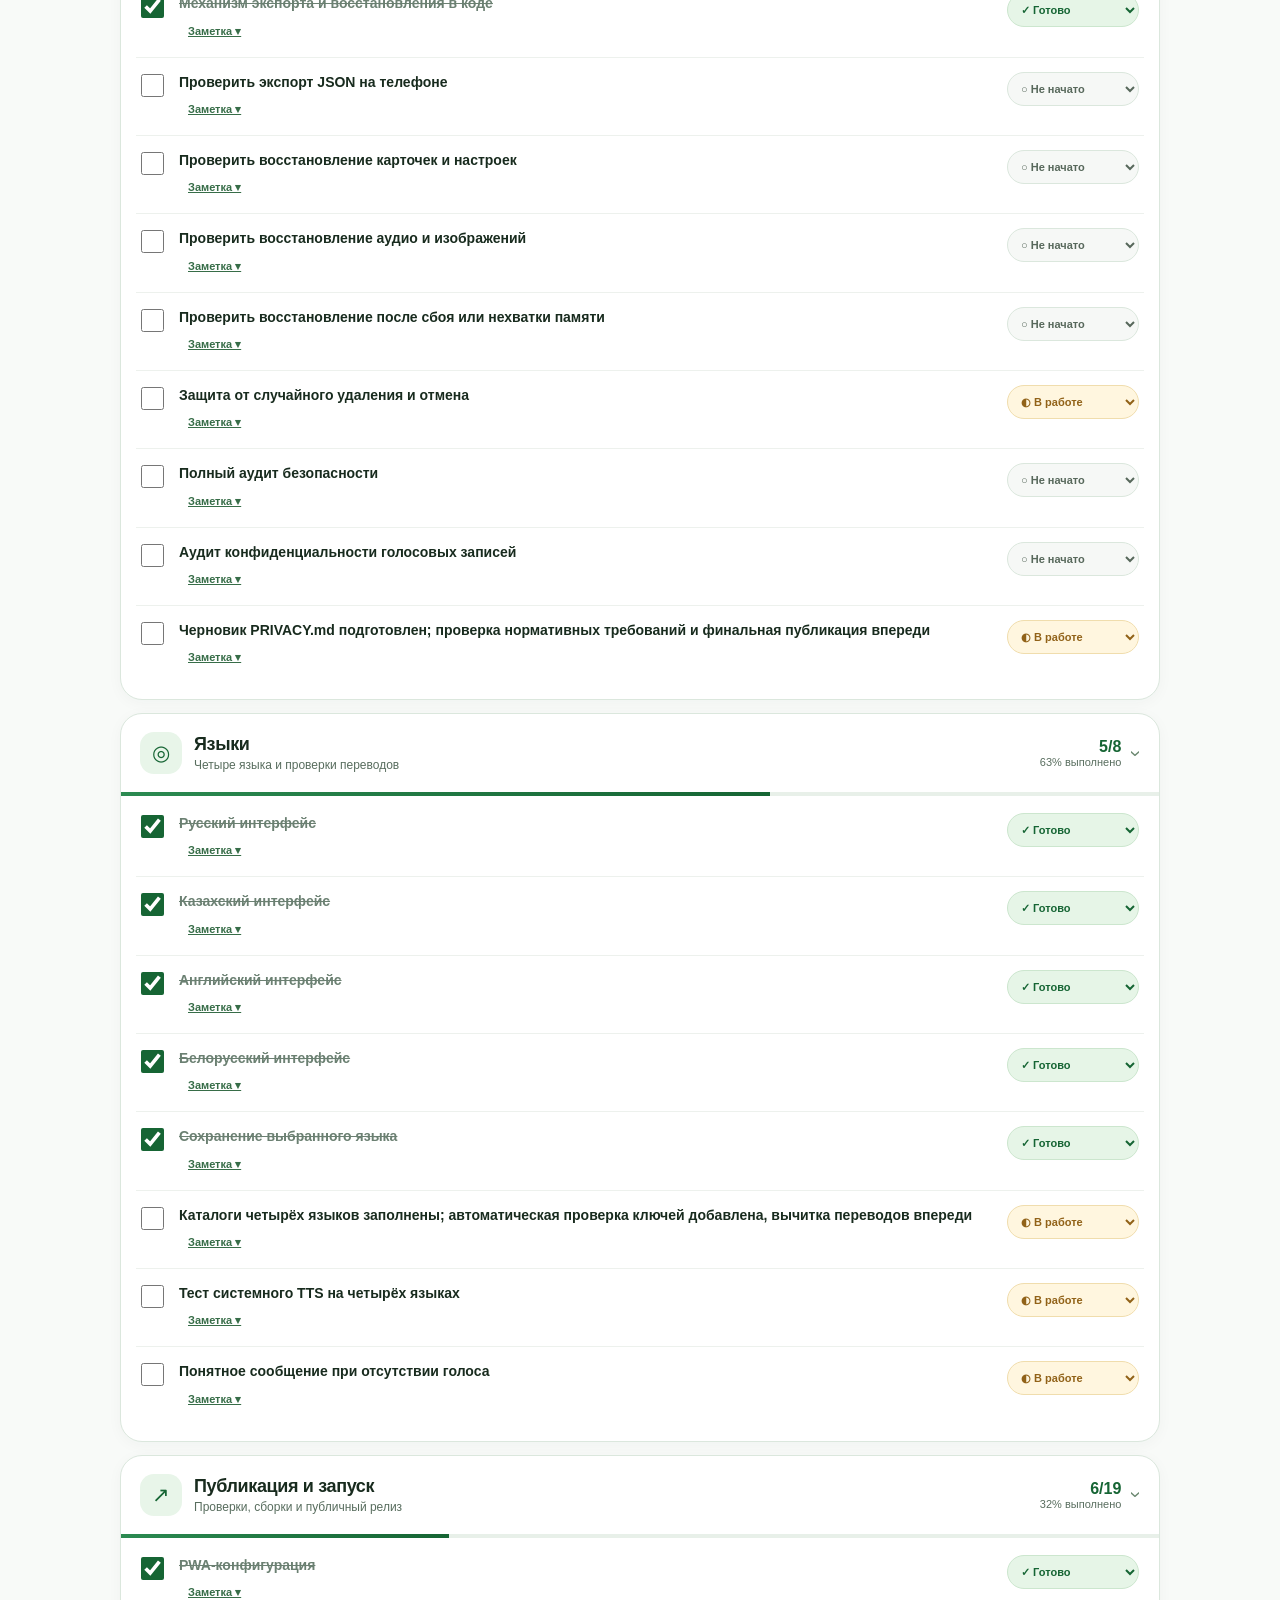
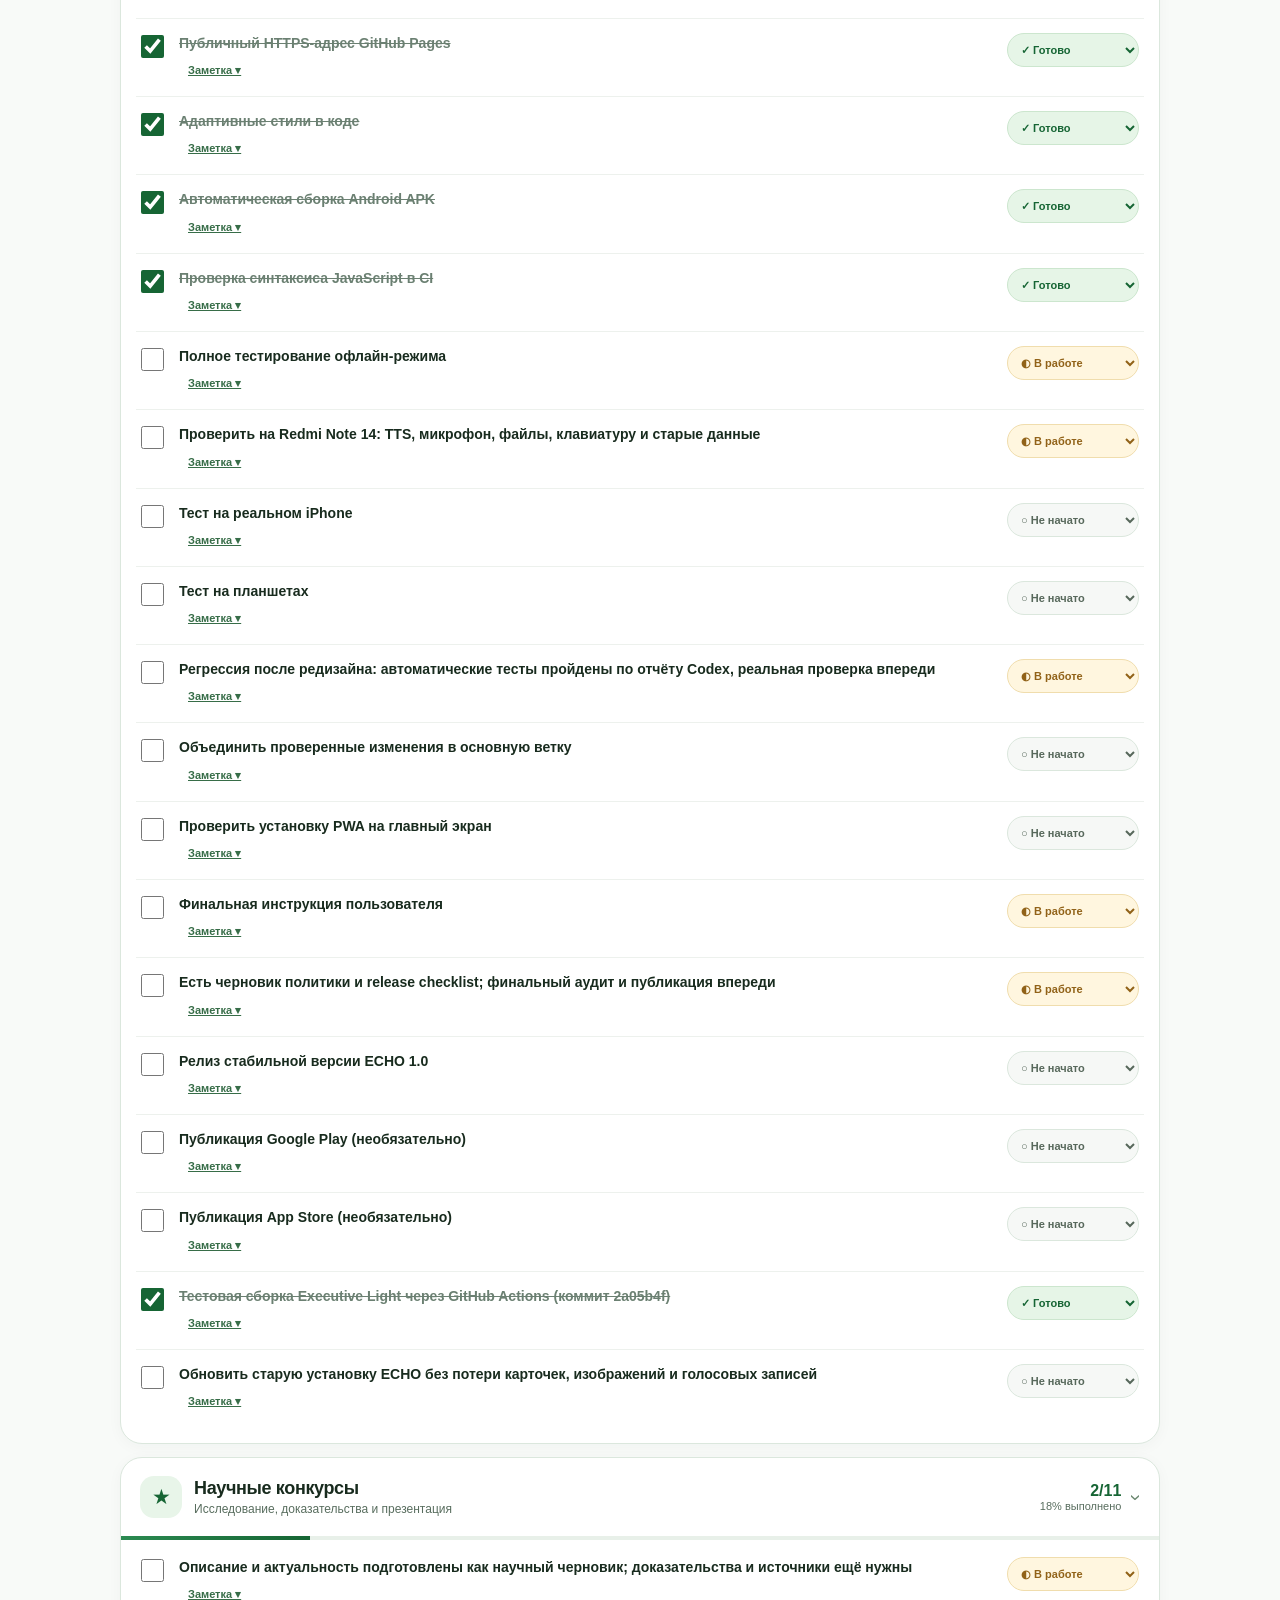
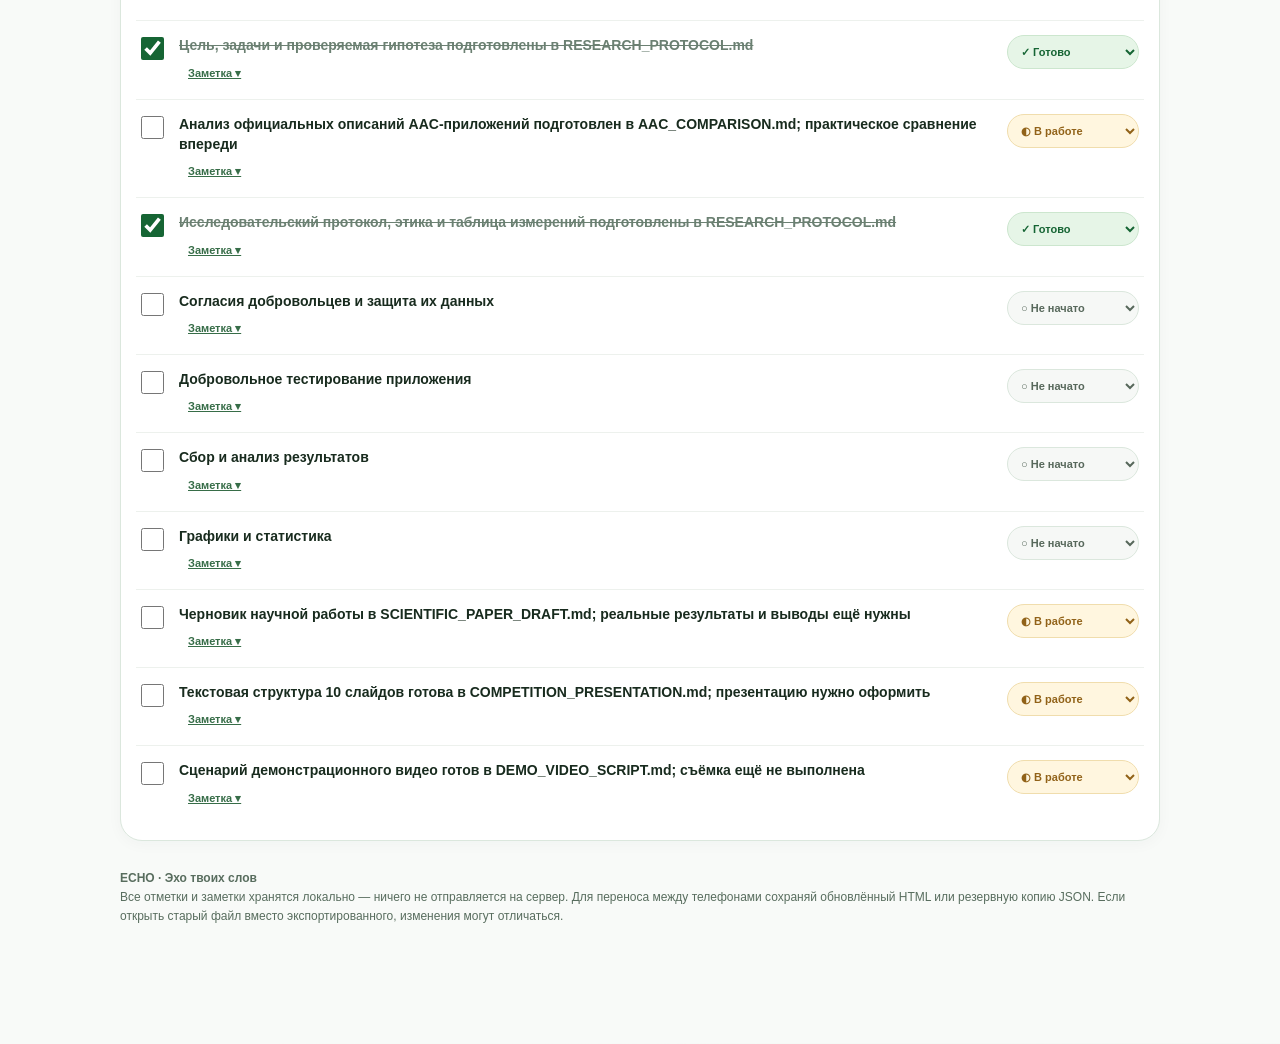
==== commit 01fd3e91: "Track draft scientific paper, sourced AAC comparison, slides and video storyboard in roadmap" ====
--- a/ECHO_ROADMAP.html
+++ b/ECHO_ROADMAP.html
@@ -17,7 +17,7 @@
 <div class="filters"><input aria-label="Поиск задачи" class="search" id="search" placeholder="Поиск задачи..." type="search"/><select aria-label="Фильтр статуса" class="filter" id="filter"><option value="all">Все задачи</option><option value="done">✓ Готово</option><option value="partial">◐ В работе</option><option value="todo">○ Не начато</option><option value="blocked">! Заблокировано</option><option value="unfinished">Не завершены</option></select></div>
 <main id="sections"></main><p class="empty hide" id="empty">По этому запросу задач не найдено.</p>
 <footer class="footer"><b>ECHO · Эхо твоих слов</b><div>Все отметки и заметки хранятся локально — ничего не отправляется на сервер. Для переноса между телефонами сохраняй обновлённый HTML или резервную копию JSON. Если открыть старый файл вместо экспортированного, изменения могут отличаться.</div></footer>
-</div><script id="seed-data" type="application/json">[{"id":"core","title":"Основные функции","description":"Основа AAC-коммуникатора","icon":"layers","tasks":[{"id":"core_cards","title":"Карточки с готовыми фразами","initial":"done"},{"id":"core_tts","title":"Озвучивание текста (TTS)","initial":"done"},{"id":"core_create","title":"Создание собственных карточек","initial":"done"},{"id":"core_edit","title":"Редактирование и удаление карточек","initial":"done"},{"id":"core_undo","title":"Отмена удаления","initial":"done"},{"id":"core_faves","title":"Избранные фразы","initial":"done"},{"id":"core_cats","title":"Собственные категории","initial":"done"},{"id":"core_search","title":"Поиск фраз","initial":"done"},{"id":"core_history","title":"История сообщений","initial":"done"},{"id":"core_quick","title":"Быстрые фразы","initial":"done"},{"id":"core_composer","title":"Конструктор предложений","initial":"done"},{"id":"core_order","title":"Изменение порядка карточек","initial":"done"},{"id":"core_images","title":"Добавление собственных изображений","initial":"done"}]},{"id":"voice","title":"Голос и озвучивание","description":"Системные голоса, записи и персональный ИИ","icon":"audio","tasks":[{"id":"voice_select","title":"Выбор системного голоса","initial":"done"},{"id":"voice_speed","title":"Настройка скорости речи","initial":"done"},{"id":"voice_record","title":"Запись собственного голоса","initial":"done"},{"id":"voice_saved","title":"Воспроизведение сохранённых записей","initial":"done"},{"id":"voice_preview","title":"Предпросмотр голосовой записи","initial":"done"},{"id":"voice_test","title":"Кнопка проверки голоса","initial":"done"},{"id":"voice_switch","title":"Надёжное переключение между режимами","initial":"partial"},{"id":"voice_errors","title":"Обработка ошибок воспроизведения и отмены","initial":"partial"},{"id":"voice_android","title":"Проверка TTS на Android","initial":"partial"},{"id":"voice_ios","title":"Проверка TTS на iPhone","initial":"todo"},{"id":"voice_kk","title":"Проверка офлайн-голосов для каждого языка","initial":"partial"},{"id":"voice_ai_ui","title":"Интерфейс персонального ИИ-голоса","initial":"done"},{"id":"voice_ai_native","title":"Работающий локальный ИИ-движок внутри ECHO","initial":"todo"},{"id":"voice_ai_quality","title":"Быстрый и качественный персональный голос на телефоне","initial":"todo"},{"id":"voice_cache","title":"Воспроизведение сохранённых ИИ-фраз без запуска модели","initial":"partial"}]},{"id":"design","title":"Дизайн и доступность","description":"Executive Light и удобство ежедневного общения","icon":"palette","tasks":[{"id":"design_light","title":"Светлая и тёмная темы","initial":"done"},{"id":"design_exec","title":"Executive Light — реализован в коде (коммит 2a05b4f)","initial":"done"},{"id":"design_screen","title":"Проверить новый Executive Light на Redmi Note 14","initial":"todo"},{"id":"design_cards","title":"Настройка размера карточек","initial":"done"},{"id":"design_vibro","title":"Вибрация при нажатии — тест на устройстве","initial":"partial"},{"id":"design_sos","title":"Экстренный раздел SOS","initial":"done"},{"id":"design_simple","title":"Упрощённый режим общения","initial":"done"},{"id":"design_contrast","title":"Высококонтрастная тема","initial":"done"},{"id":"design_reader","title":"Полная поддержка TalkBack и VoiceOver","initial":"partial"},{"id":"design_motor","title":"Управление при ограниченной моторике","initial":"partial"},{"id":"design_nav","title":"Навигация на небольших экранах","initial":"partial"},{"id":"design_onehand","title":"Проверить управление одной рукой на Redmi Note 14","initial":"todo"},{"id":"design_keyboard","title":"Модальные окна и экранная клавиатура","initial":"partial"},{"id":"design_audit","title":"Финальный аудит доступности: автоматические axe-проверки выполнены, ручные проверки впереди","initial":"partial"},{"id":"design_ui_tests","title":"Автоматические проверки UI: 120 тестов, 27 групп и 18 axe-сканов (по отчёту Codex)","initial":"done"},{"id":"design_system_dialogs","title":"Проверить системные диалоги Android: файлы, экспорт и импорт","initial":"todo"}]},{"id":"data","title":"Данные и безопасность","description":"Надёжное хранение и восстановление","icon":"shield","tasks":[{"id":"data_local","title":"Локальное сохранение карточек","initial":"done"},{"id":"data_audio","title":"Локальное хранение аудиозаписей","initial":"done"},{"id":"data_errors","title":"Обработка части ошибок IndexedDB","initial":"done"},{"id":"data_backup_code","title":"Механизм экспорта и восстановления в коде","initial":"done"},{"id":"data_export_test","title":"Проверить экспорт JSON на телефоне","initial":"todo"},{"id":"data_import_test","title":"Проверить восстановление карточек и настроек","initial":"todo"},{"id":"data_audio_test","title":"Проверить восстановление аудио и изображений","initial":"todo"},{"id":"data_failure","title":"Проверить восстановление после сбоя или нехватки памяти","initial":"todo"},{"id":"data_deletion","title":"Защита от случайного удаления и отмена","initial":"partial"},{"id":"data_security","title":"Полный аудит безопасности","initial":"todo"},{"id":"data_privacy","title":"Аудит конфиденциальности голосовых записей","initial":"todo"},{"id":"data_policy","title":"Черновик PRIVACY.md подготовлен; проверка нормативных требований и финальная публикация впереди","initial":"partial"}]},{"id":"languages","title":"Языки","description":"Четыре языка и проверки переводов","icon":"globe","tasks":[{"id":"lang_ru","title":"Русский интерфейс","initial":"done"},{"id":"lang_kk","title":"Казахский интерфейс","initial":"done"},{"id":"lang_en","title":"Английский интерфейс","initial":"done"},{"id":"lang_be","title":"Белорусский интерфейс","initial":"done"},{"id":"lang_switch","title":"Сохранение выбранного языка","initial":"done"},{"id":"lang_review","title":"Каталоги четырёх языков заполнены; автоматическая проверка ключей добавлена, вычитка переводов впереди","initial":"partial"},{"id":"lang_tts","title":"Тест системного TTS на четырёх языках","initial":"partial"},{"id":"lang_voice_fallback","title":"Понятное сообщение при отсутствии голоса","initial":"partial"}]},{"id":"release","title":"Публикация и запуск","description":"Проверки, сборки и публичный релиз","icon":"rocket","tasks":[{"id":"rel_pwa","title":"PWA-конфигурация","initial":"done"},{"id":"rel_pages","title":"Публичный HTTPS-адрес GitHub Pages","initial":"done"},{"id":"rel_responsive","title":"Адаптивные стили в коде","initial":"done"},{"id":"rel_ci","title":"Автоматическая сборка Android APK","initial":"done"},{"id":"rel_js","title":"Проверка синтаксиса JavaScript в CI","initial":"done"},{"id":"rel_offline","title":"Полное тестирование офлайн-режима","initial":"partial"},{"id":"rel_android","title":"Проверить на Redmi Note 14: TTS, микрофон, файлы, клавиатуру и старые данные","initial":"partial"},{"id":"rel_iphone","title":"Тест на реальном iPhone","initial":"todo"},{"id":"rel_tablet","title":"Тест на планшетах","initial":"todo"},{"id":"rel_regression","title":"Регрессия после редизайна: автоматические тесты пройдены по отчёту Codex, реальная проверка впереди","initial":"partial"},{"id":"rel_merge","title":"Объединить проверенные изменения в основную ветку","initial":"todo"},{"id":"rel_home","title":"Проверить установку PWA на главный экран","initial":"todo"},{"id":"rel_docs","title":"Финальная инструкция пользователя","initial":"partial"},{"id":"rel_privacy","title":"Есть черновик политики и release checklist; финальный аудит и публикация впереди","initial":"partial"},{"id":"rel_stable","title":"Релиз стабильной версии ECHO 1.0","initial":"todo"},{"id":"rel_play","title":"Публикация Google Play (необязательно)","initial":"todo"},{"id":"rel_appstore","title":"Публикация App Store (необязательно)","initial":"todo"},{"id":"rel_actions_exec","title":"Тестовая сборка Executive Light через GitHub Actions (коммит 2a05b4f)","initial":"done"},{"id":"rel_update_existing","title":"Обновить старую установку ECHO без потери карточек, изображений и голосовых записей","initial":"todo"}]},{"id":"science","title":"Научные конкурсы","description":"Исследование, доказательства и презентация","icon":"trophy","tasks":[{"id":"sci_problem","title":"Описание и актуальность подготовлены как научный черновик; доказательства и источники ещё нужны","initial":"partial"},{"id":"sci_goals","title":"Цель, задачи и проверяемая гипотеза подготовлены в RESEARCH_PROTOCOL.md","initial":"done"},{"id":"sci_compare","title":"Матрица конкурентов подготовлена; фактические условия других AAC ещё нужно проверить","initial":"partial"},{"id":"sci_plan","title":"Исследовательский протокол, этика и таблица измерений подготовлены в RESEARCH_PROTOCOL.md","initial":"done"},{"id":"sci_ethics","title":"Согласия добровольцев и защита их данных","initial":"todo"},{"id":"sci_users","title":"Добровольное тестирование приложения","initial":"todo"},{"id":"sci_results","title":"Сбор и анализ результатов","initial":"todo"},{"id":"sci_stats","title":"Графики и статистика","initial":"todo"},{"id":"sci_paper","title":"Полноценная научная работа","initial":"todo"},{"id":"sci_slides","title":"Презентация проекта","initial":"todo"},{"id":"sci_video","title":"Демонстрационное видео","initial":"todo"}]}]</script><script id="checkpoint" type="application/json">{}</script>
+</div><script id="seed-data" type="application/json">[{"id":"core","title":"Основные функции","description":"Основа AAC-коммуникатора","icon":"layers","tasks":[{"id":"core_cards","title":"Карточки с готовыми фразами","initial":"done"},{"id":"core_tts","title":"Озвучивание текста (TTS)","initial":"done"},{"id":"core_create","title":"Создание собственных карточек","initial":"done"},{"id":"core_edit","title":"Редактирование и удаление карточек","initial":"done"},{"id":"core_undo","title":"Отмена удаления","initial":"done"},{"id":"core_faves","title":"Избранные фразы","initial":"done"},{"id":"core_cats","title":"Собственные категории","initial":"done"},{"id":"core_search","title":"Поиск фраз","initial":"done"},{"id":"core_history","title":"История сообщений","initial":"done"},{"id":"core_quick","title":"Быстрые фразы","initial":"done"},{"id":"core_composer","title":"Конструктор предложений","initial":"done"},{"id":"core_order","title":"Изменение порядка карточек","initial":"done"},{"id":"core_images","title":"Добавление собственных изображений","initial":"done"}]},{"id":"voice","title":"Голос и озвучивание","description":"Системные голоса, записи и персональный ИИ","icon":"audio","tasks":[{"id":"voice_select","title":"Выбор системного голоса","initial":"done"},{"id":"voice_speed","title":"Настройка скорости речи","initial":"done"},{"id":"voice_record","title":"Запись собственного голоса","initial":"done"},{"id":"voice_saved","title":"Воспроизведение сохранённых записей","initial":"done"},{"id":"voice_preview","title":"Предпросмотр голосовой записи","initial":"done"},{"id":"voice_test","title":"Кнопка проверки голоса","initial":"done"},{"id":"voice_switch","title":"Надёжное переключение между режимами","initial":"partial"},{"id":"voice_errors","title":"Обработка ошибок воспроизведения и отмены","initial":"partial"},{"id":"voice_android","title":"Проверка TTS на Android","initial":"partial"},{"id":"voice_ios","title":"Проверка TTS на iPhone","initial":"todo"},{"id":"voice_kk","title":"Проверка офлайн-голосов для каждого языка","initial":"partial"},{"id":"voice_ai_ui","title":"Интерфейс персонального ИИ-голоса","initial":"done"},{"id":"voice_ai_native","title":"Работающий локальный ИИ-движок внутри ECHO","initial":"todo"},{"id":"voice_ai_quality","title":"Быстрый и качественный персональный голос на телефоне","initial":"todo"},{"id":"voice_cache","title":"Воспроизведение сохранённых ИИ-фраз без запуска модели","initial":"partial"}]},{"id":"design","title":"Дизайн и доступность","description":"Executive Light и удобство ежедневного общения","icon":"palette","tasks":[{"id":"design_light","title":"Светлая и тёмная темы","initial":"done"},{"id":"design_exec","title":"Executive Light — реализован в коде (коммит 2a05b4f)","initial":"done"},{"id":"design_screen","title":"Проверить новый Executive Light на Redmi Note 14","initial":"todo"},{"id":"design_cards","title":"Настройка размера карточек","initial":"done"},{"id":"design_vibro","title":"Вибрация при нажатии — тест на устройстве","initial":"partial"},{"id":"design_sos","title":"Экстренный раздел SOS","initial":"done"},{"id":"design_simple","title":"Упрощённый режим общения","initial":"done"},{"id":"design_contrast","title":"Высококонтрастная тема","initial":"done"},{"id":"design_reader","title":"Полная поддержка TalkBack и VoiceOver","initial":"partial"},{"id":"design_motor","title":"Управление при ограниченной моторике","initial":"partial"},{"id":"design_nav","title":"Навигация на небольших экранах","initial":"partial"},{"id":"design_onehand","title":"Проверить управление одной рукой на Redmi Note 14","initial":"todo"},{"id":"design_keyboard","title":"Модальные окна и экранная клавиатура","initial":"partial"},{"id":"design_audit","title":"Финальный аудит доступности: автоматические axe-проверки выполнены, ручные проверки впереди","initial":"partial"},{"id":"design_ui_tests","title":"Автоматические проверки UI: 120 тестов, 27 групп и 18 axe-сканов (по отчёту Codex)","initial":"done"},{"id":"design_system_dialogs","title":"Проверить системные диалоги Android: файлы, экспорт и импорт","initial":"todo"}]},{"id":"data","title":"Данные и безопасность","description":"Надёжное хранение и восстановление","icon":"shield","tasks":[{"id":"data_local","title":"Локальное сохранение карточек","initial":"done"},{"id":"data_audio","title":"Локальное хранение аудиозаписей","initial":"done"},{"id":"data_errors","title":"Обработка части ошибок IndexedDB","initial":"done"},{"id":"data_backup_code","title":"Механизм экспорта и восстановления в коде","initial":"done"},{"id":"data_export_test","title":"Проверить экспорт JSON на телефоне","initial":"todo"},{"id":"data_import_test","title":"Проверить восстановление карточек и настроек","initial":"todo"},{"id":"data_audio_test","title":"Проверить восстановление аудио и изображений","initial":"todo"},{"id":"data_failure","title":"Проверить восстановление после сбоя или нехватки памяти","initial":"todo"},{"id":"data_deletion","title":"Защита от случайного удаления и отмена","initial":"partial"},{"id":"data_security","title":"Полный аудит безопасности","initial":"todo"},{"id":"data_privacy","title":"Аудит конфиденциальности голосовых записей","initial":"todo"},{"id":"data_policy","title":"Черновик PRIVACY.md подготовлен; проверка нормативных требований и финальная публикация впереди","initial":"partial"}]},{"id":"languages","title":"Языки","description":"Четыре языка и проверки переводов","icon":"globe","tasks":[{"id":"lang_ru","title":"Русский интерфейс","initial":"done"},{"id":"lang_kk","title":"Казахский интерфейс","initial":"done"},{"id":"lang_en","title":"Английский интерфейс","initial":"done"},{"id":"lang_be","title":"Белорусский интерфейс","initial":"done"},{"id":"lang_switch","title":"Сохранение выбранного языка","initial":"done"},{"id":"lang_review","title":"Каталоги четырёх языков заполнены; автоматическая проверка ключей добавлена, вычитка переводов впереди","initial":"partial"},{"id":"lang_tts","title":"Тест системного TTS на четырёх языках","initial":"partial"},{"id":"lang_voice_fallback","title":"Понятное сообщение при отсутствии голоса","initial":"partial"}]},{"id":"release","title":"Публикация и запуск","description":"Проверки, сборки и публичный релиз","icon":"rocket","tasks":[{"id":"rel_pwa","title":"PWA-конфигурация","initial":"done"},{"id":"rel_pages","title":"Публичный HTTPS-адрес GitHub Pages","initial":"done"},{"id":"rel_responsive","title":"Адаптивные стили в коде","initial":"done"},{"id":"rel_ci","title":"Автоматическая сборка Android APK","initial":"done"},{"id":"rel_js","title":"Проверка синтаксиса JavaScript в CI","initial":"done"},{"id":"rel_offline","title":"Полное тестирование офлайн-режима","initial":"partial"},{"id":"rel_android","title":"Проверить на Redmi Note 14: TTS, микрофон, файлы, клавиатуру и старые данные","initial":"partial"},{"id":"rel_iphone","title":"Тест на реальном iPhone","initial":"todo"},{"id":"rel_tablet","title":"Тест на планшетах","initial":"todo"},{"id":"rel_regression","title":"Регрессия после редизайна: автоматические тесты пройдены по отчёту Codex, реальная проверка впереди","initial":"partial"},{"id":"rel_merge","title":"Объединить проверенные изменения в основную ветку","initial":"todo"},{"id":"rel_home","title":"Проверить установку PWA на главный экран","initial":"todo"},{"id":"rel_docs","title":"Финальная инструкция пользователя","initial":"partial"},{"id":"rel_privacy","title":"Есть черновик политики и release checklist; финальный аудит и публикация впереди","initial":"partial"},{"id":"rel_stable","title":"Релиз стабильной версии ECHO 1.0","initial":"todo"},{"id":"rel_play","title":"Публикация Google Play (необязательно)","initial":"todo"},{"id":"rel_appstore","title":"Публикация App Store (необязательно)","initial":"todo"},{"id":"rel_actions_exec","title":"Тестовая сборка Executive Light через GitHub Actions (коммит 2a05b4f)","initial":"done"},{"id":"rel_update_existing","title":"Обновить старую установку ECHO без потери карточек, изображений и голосовых записей","initial":"todo"}]},{"id":"science","title":"Научные конкурсы","description":"Исследование, доказательства и презентация","icon":"trophy","tasks":[{"id":"sci_problem","title":"Описание и актуальность подготовлены как научный черновик; доказательства и источники ещё нужны","initial":"partial"},{"id":"sci_goals","title":"Цель, задачи и проверяемая гипотеза подготовлены в RESEARCH_PROTOCOL.md","initial":"done"},{"id":"sci_compare","title":"Анализ официальных описаний AAC-приложений подготовлен в AAC_COMPARISON.md; практическое сравнение впереди","initial":"partial"},{"id":"sci_plan","title":"Исследовательский протокол, этика и таблица измерений подготовлены в RESEARCH_PROTOCOL.md","initial":"done"},{"id":"sci_ethics","title":"Согласия добровольцев и защита их данных","initial":"todo"},{"id":"sci_users","title":"Добровольное тестирование приложения","initial":"todo"},{"id":"sci_results","title":"Сбор и анализ результатов","initial":"todo"},{"id":"sci_stats","title":"Графики и статистика","initial":"todo"},{"id":"sci_paper","title":"Черновик научной работы в SCIENTIFIC_PAPER_DRAFT.md; реальные результаты и выводы ещё нужны","initial":"partial"},{"id":"sci_slides","title":"Текстовая структура 10 слайдов готова в COMPETITION_PRESENTATION.md; презентацию нужно оформить","initial":"partial"},{"id":"sci_video","title":"Сценарий демонстрационного видео готов в DEMO_VIDEO_SCRIPT.md; съёмка ещё не выполнена","initial":"partial"}]}]</script><script id="checkpoint" type="application/json">{}</script>
 <script>
 (function(){'use strict';
 const sections=JSON.parse(document.getElementById('seed-data').textContent), version='echo-roadmap-v1-executive-nov08';
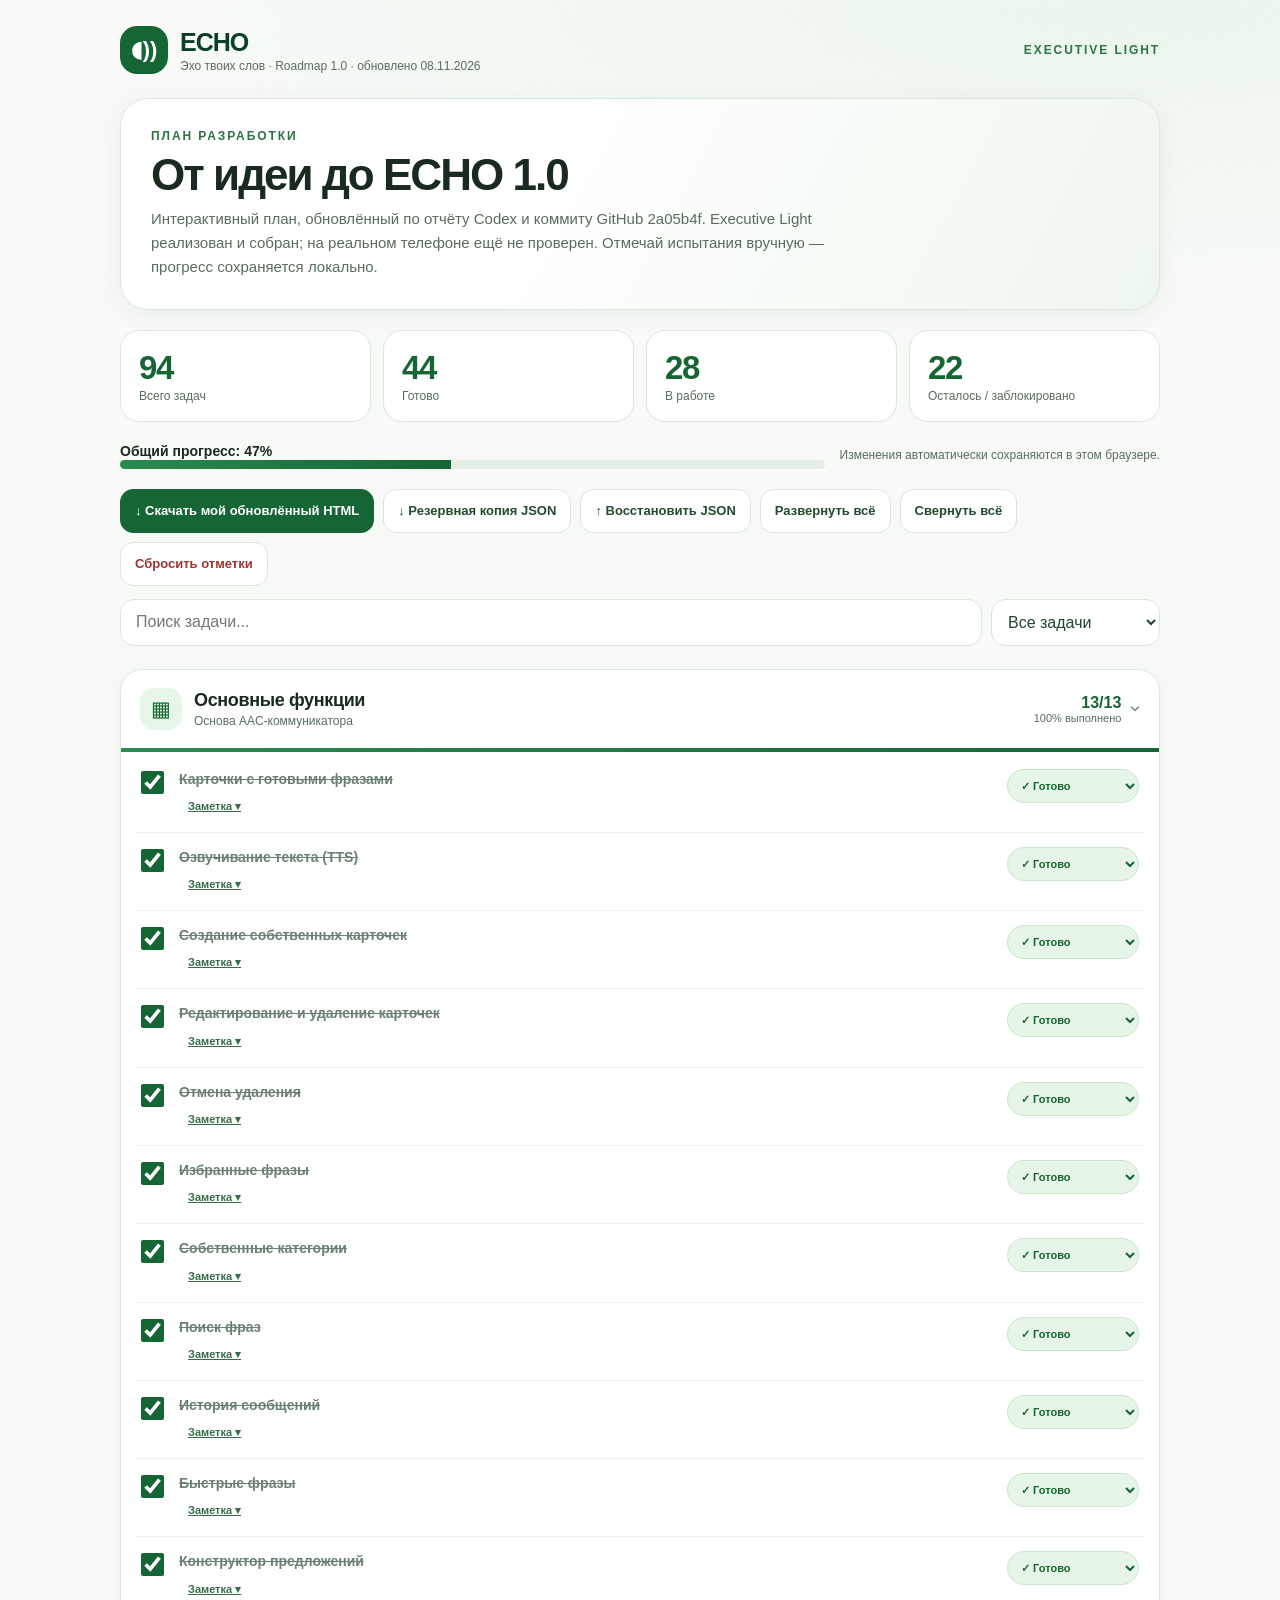
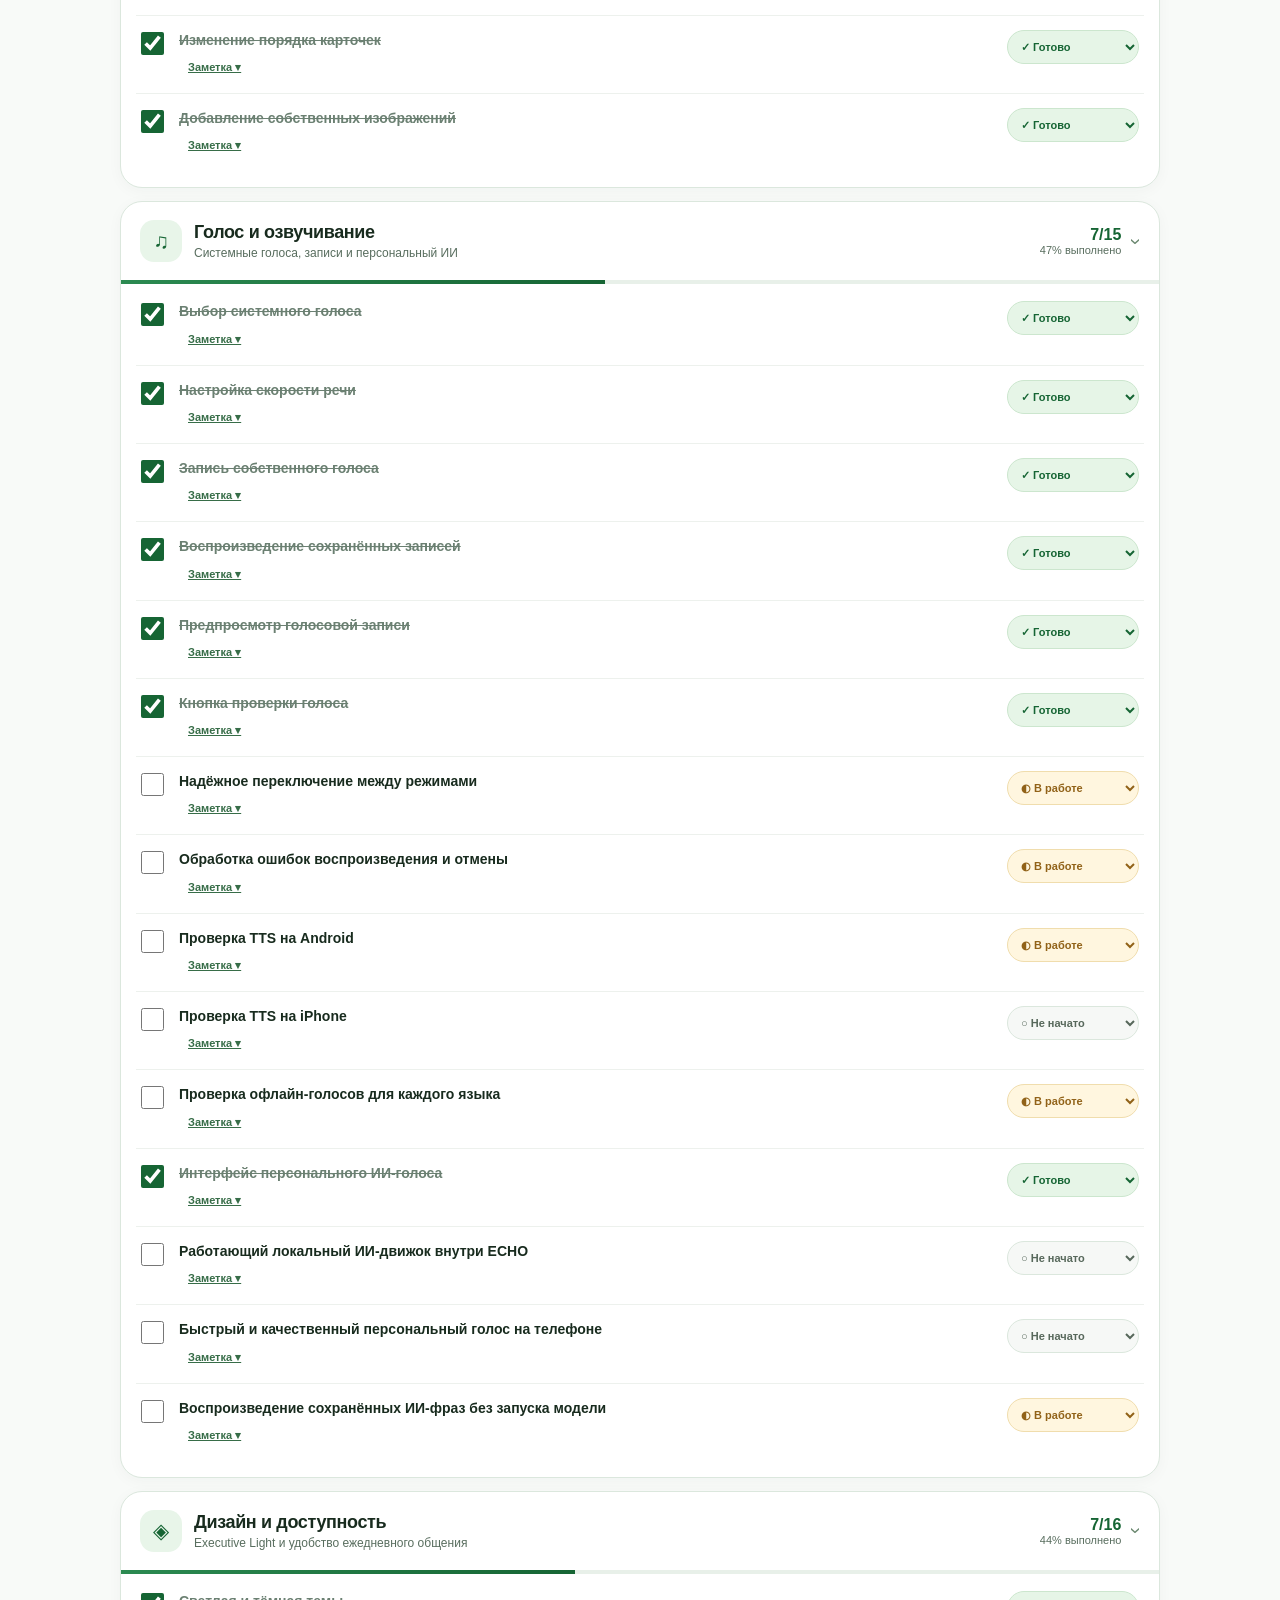
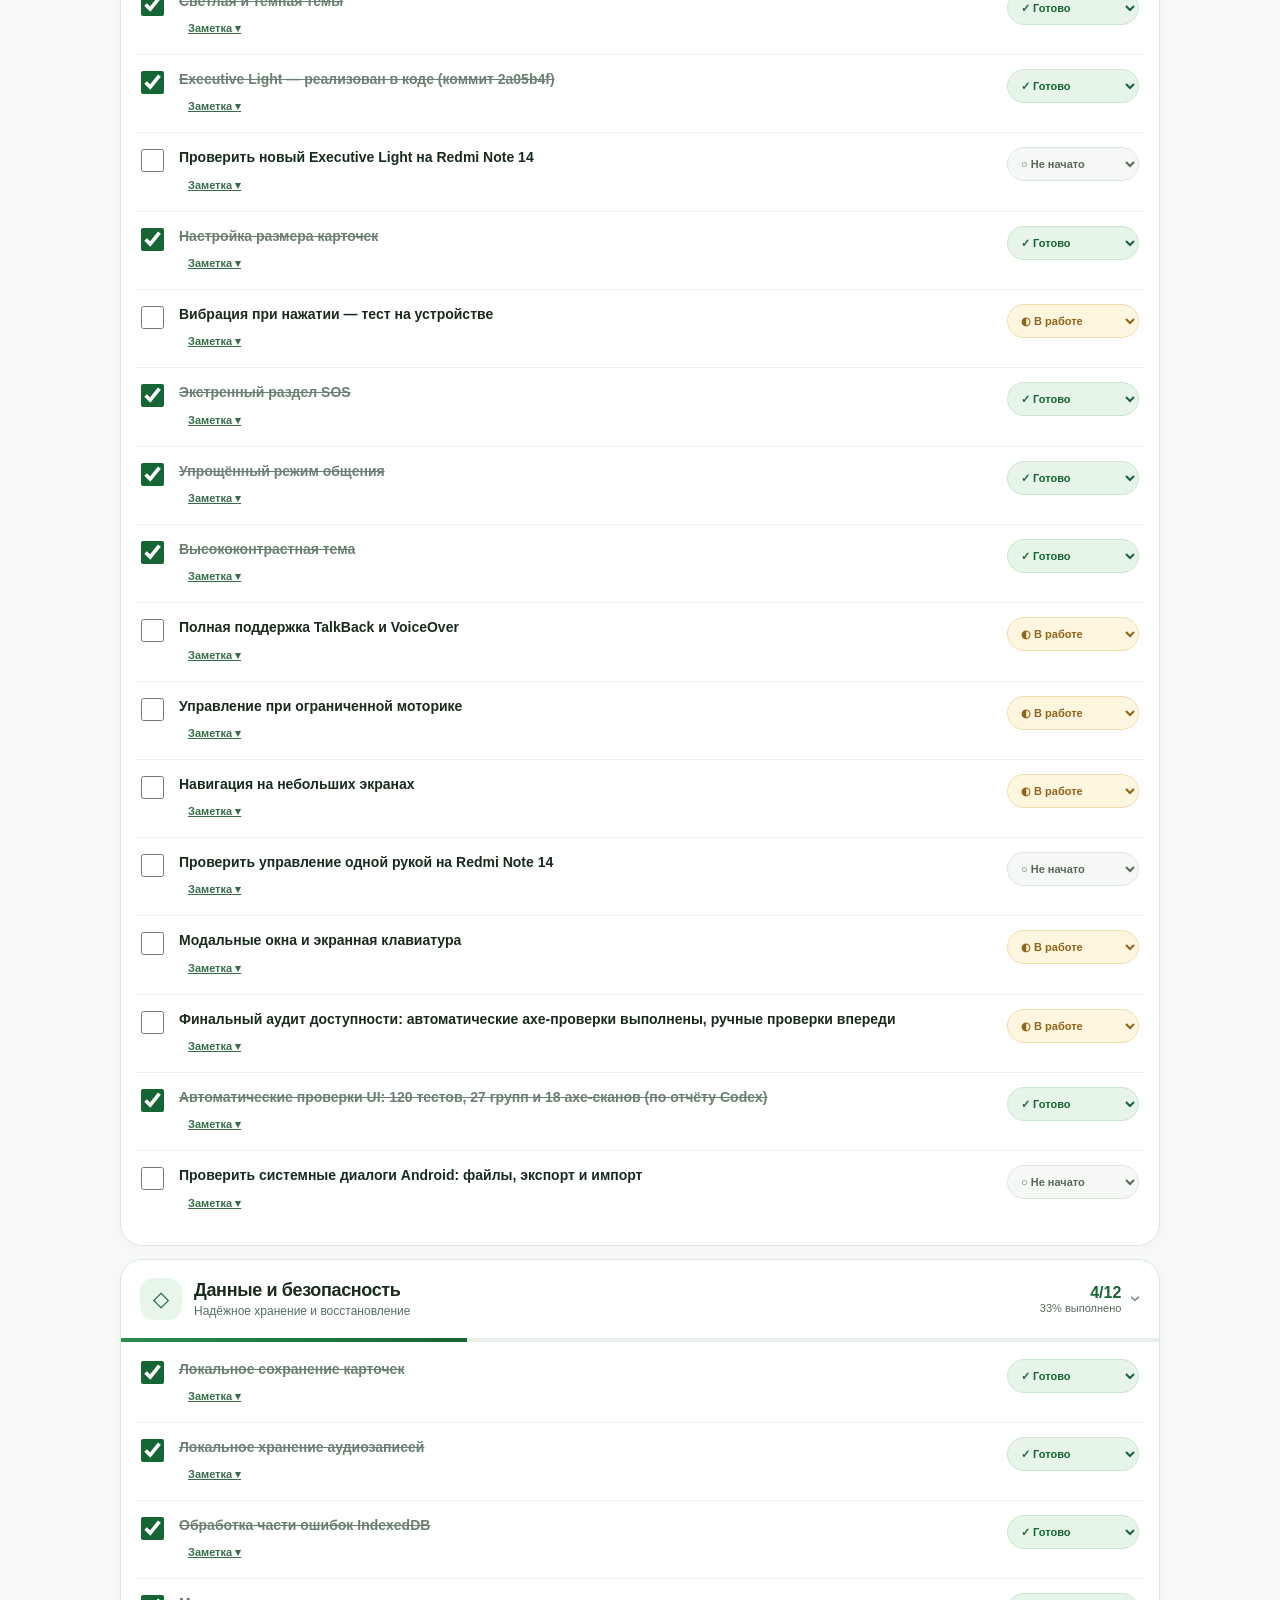
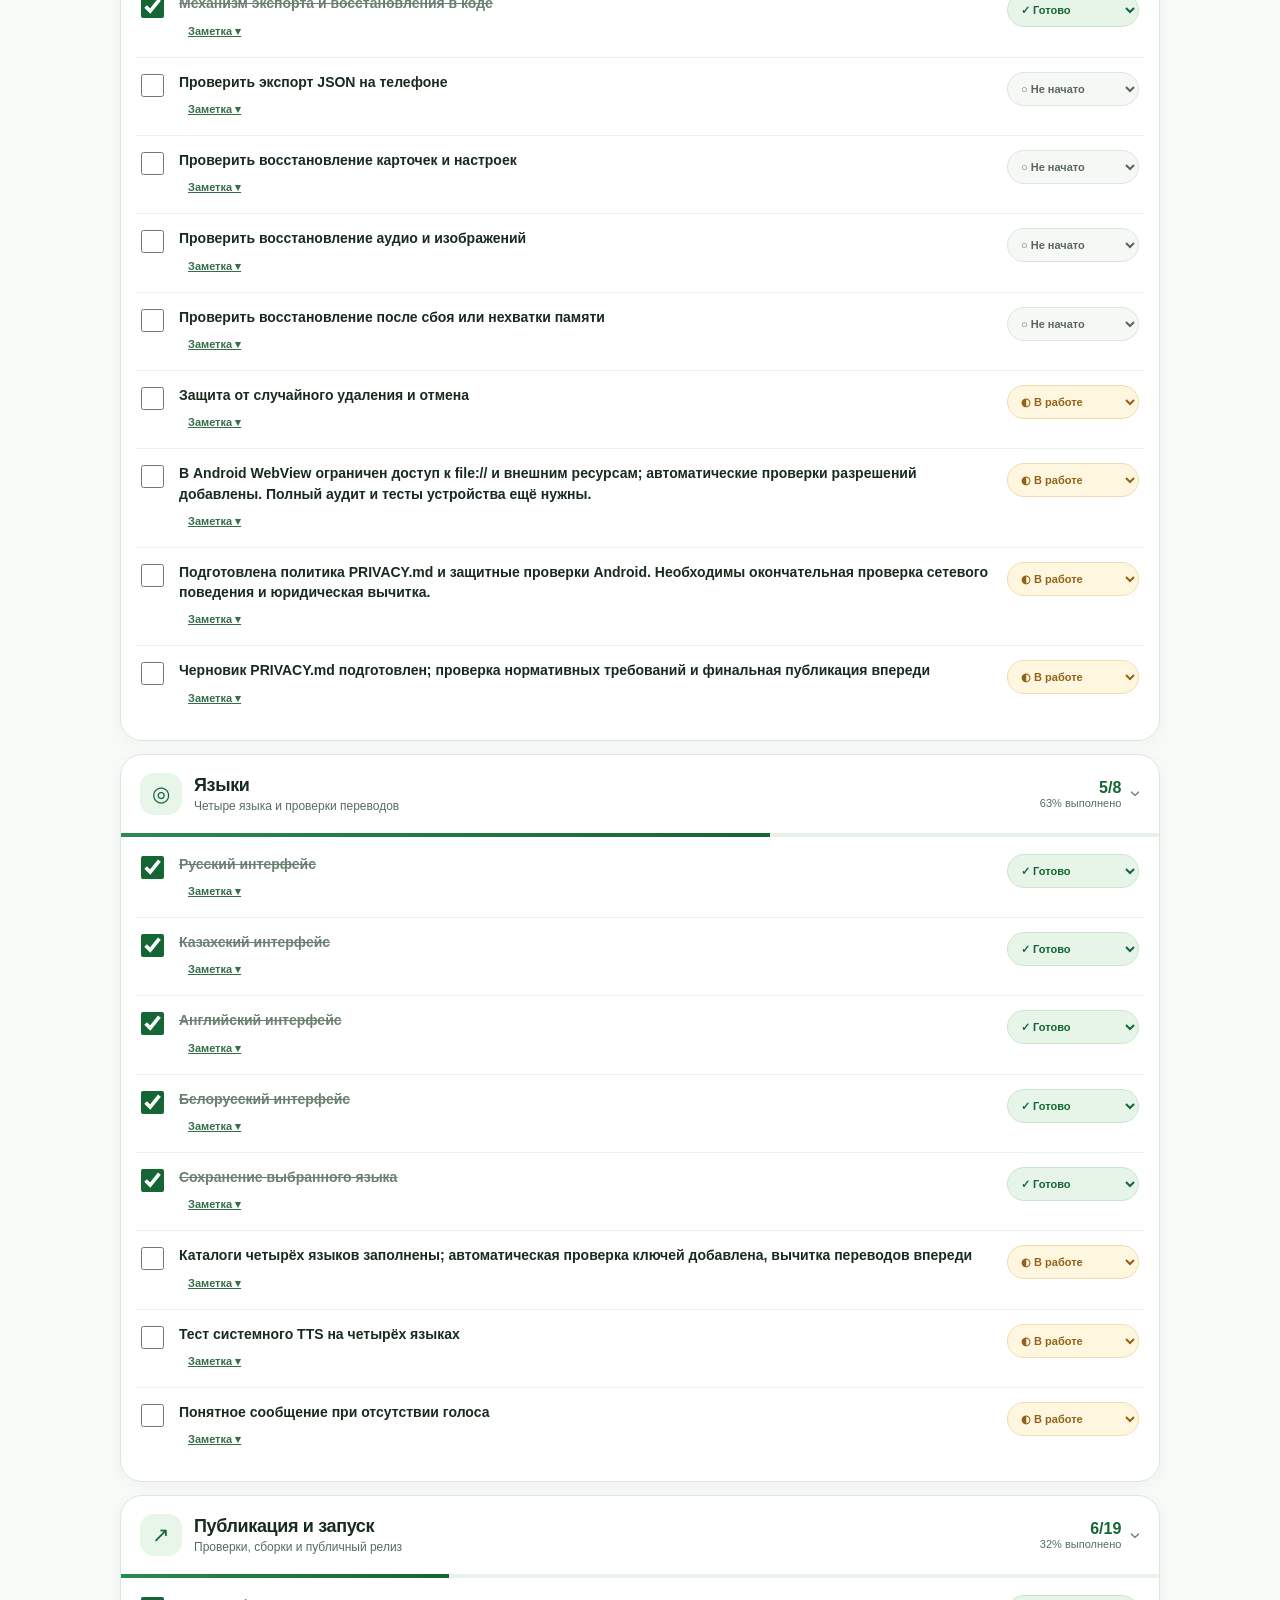
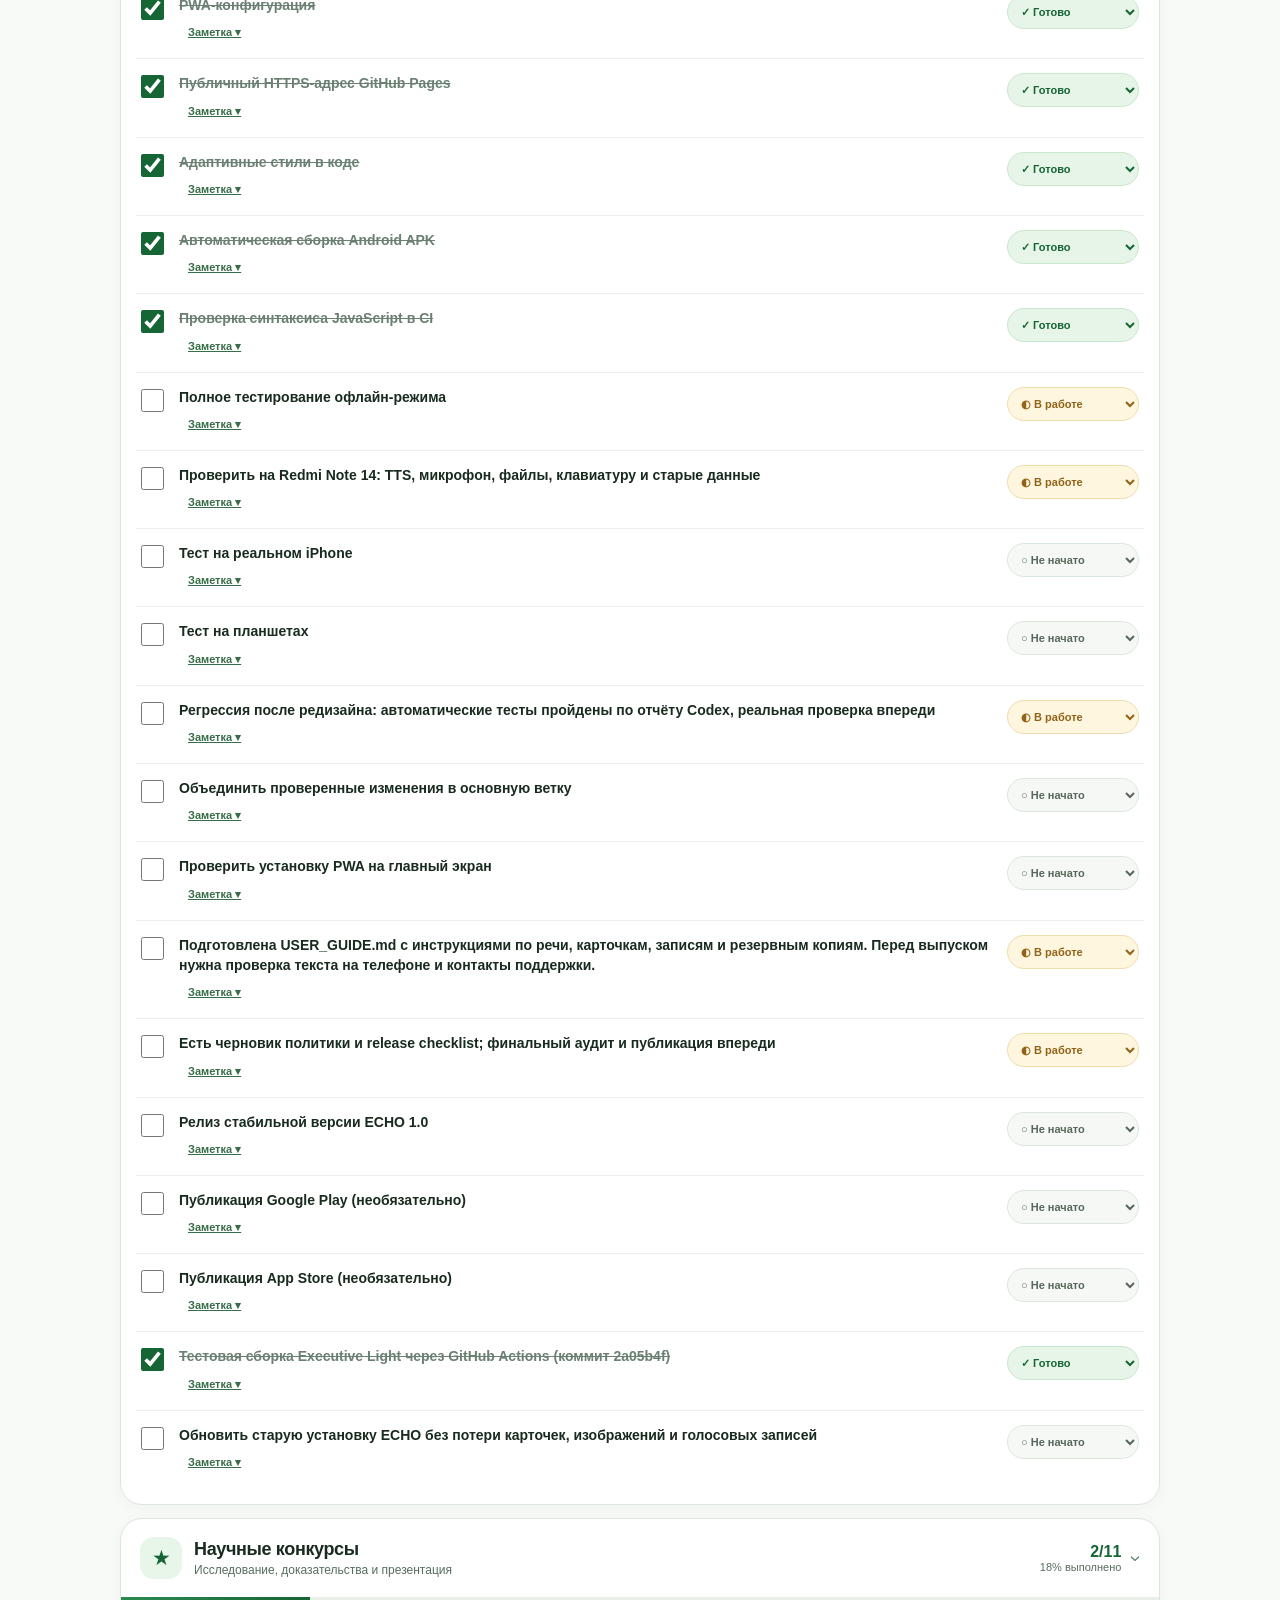
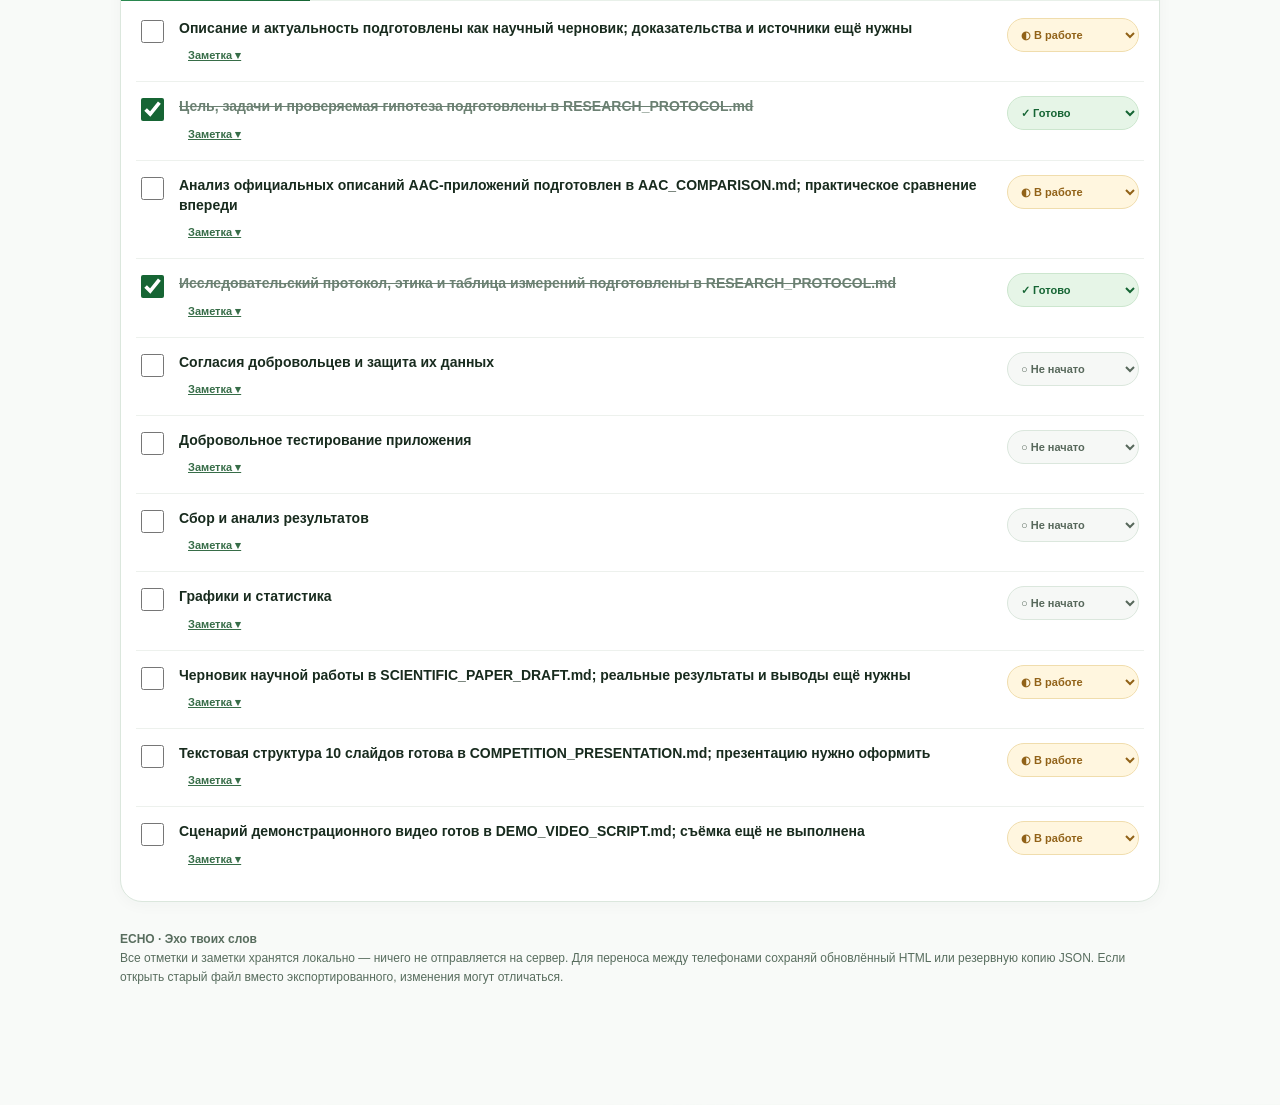
==== commit f42fb840: "Record partial security review and prepared ECHO user guide without claiming release readiness" ====
--- a/ECHO_ROADMAP.html
+++ b/ECHO_ROADMAP.html
@@ -17,7 +17,7 @@
 <div class="filters"><input aria-label="Поиск задачи" class="search" id="search" placeholder="Поиск задачи..." type="search"/><select aria-label="Фильтр статуса" class="filter" id="filter"><option value="all">Все задачи</option><option value="done">✓ Готово</option><option value="partial">◐ В работе</option><option value="todo">○ Не начато</option><option value="blocked">! Заблокировано</option><option value="unfinished">Не завершены</option></select></div>
 <main id="sections"></main><p class="empty hide" id="empty">По этому запросу задач не найдено.</p>
 <footer class="footer"><b>ECHO · Эхо твоих слов</b><div>Все отметки и заметки хранятся локально — ничего не отправляется на сервер. Для переноса между телефонами сохраняй обновлённый HTML или резервную копию JSON. Если открыть старый файл вместо экспортированного, изменения могут отличаться.</div></footer>
-</div><script id="seed-data" type="application/json">[{"id":"core","title":"Основные функции","description":"Основа AAC-коммуникатора","icon":"layers","tasks":[{"id":"core_cards","title":"Карточки с готовыми фразами","initial":"done"},{"id":"core_tts","title":"Озвучивание текста (TTS)","initial":"done"},{"id":"core_create","title":"Создание собственных карточек","initial":"done"},{"id":"core_edit","title":"Редактирование и удаление карточек","initial":"done"},{"id":"core_undo","title":"Отмена удаления","initial":"done"},{"id":"core_faves","title":"Избранные фразы","initial":"done"},{"id":"core_cats","title":"Собственные категории","initial":"done"},{"id":"core_search","title":"Поиск фраз","initial":"done"},{"id":"core_history","title":"История сообщений","initial":"done"},{"id":"core_quick","title":"Быстрые фразы","initial":"done"},{"id":"core_composer","title":"Конструктор предложений","initial":"done"},{"id":"core_order","title":"Изменение порядка карточек","initial":"done"},{"id":"core_images","title":"Добавление собственных изображений","initial":"done"}]},{"id":"voice","title":"Голос и озвучивание","description":"Системные голоса, записи и персональный ИИ","icon":"audio","tasks":[{"id":"voice_select","title":"Выбор системного голоса","initial":"done"},{"id":"voice_speed","title":"Настройка скорости речи","initial":"done"},{"id":"voice_record","title":"Запись собственного голоса","initial":"done"},{"id":"voice_saved","title":"Воспроизведение сохранённых записей","initial":"done"},{"id":"voice_preview","title":"Предпросмотр голосовой записи","initial":"done"},{"id":"voice_test","title":"Кнопка проверки голоса","initial":"done"},{"id":"voice_switch","title":"Надёжное переключение между режимами","initial":"partial"},{"id":"voice_errors","title":"Обработка ошибок воспроизведения и отмены","initial":"partial"},{"id":"voice_android","title":"Проверка TTS на Android","initial":"partial"},{"id":"voice_ios","title":"Проверка TTS на iPhone","initial":"todo"},{"id":"voice_kk","title":"Проверка офлайн-голосов для каждого языка","initial":"partial"},{"id":"voice_ai_ui","title":"Интерфейс персонального ИИ-голоса","initial":"done"},{"id":"voice_ai_native","title":"Работающий локальный ИИ-движок внутри ECHO","initial":"todo"},{"id":"voice_ai_quality","title":"Быстрый и качественный персональный голос на телефоне","initial":"todo"},{"id":"voice_cache","title":"Воспроизведение сохранённых ИИ-фраз без запуска модели","initial":"partial"}]},{"id":"design","title":"Дизайн и доступность","description":"Executive Light и удобство ежедневного общения","icon":"palette","tasks":[{"id":"design_light","title":"Светлая и тёмная темы","initial":"done"},{"id":"design_exec","title":"Executive Light — реализован в коде (коммит 2a05b4f)","initial":"done"},{"id":"design_screen","title":"Проверить новый Executive Light на Redmi Note 14","initial":"todo"},{"id":"design_cards","title":"Настройка размера карточек","initial":"done"},{"id":"design_vibro","title":"Вибрация при нажатии — тест на устройстве","initial":"partial"},{"id":"design_sos","title":"Экстренный раздел SOS","initial":"done"},{"id":"design_simple","title":"Упрощённый режим общения","initial":"done"},{"id":"design_contrast","title":"Высококонтрастная тема","initial":"done"},{"id":"design_reader","title":"Полная поддержка TalkBack и VoiceOver","initial":"partial"},{"id":"design_motor","title":"Управление при ограниченной моторике","initial":"partial"},{"id":"design_nav","title":"Навигация на небольших экранах","initial":"partial"},{"id":"design_onehand","title":"Проверить управление одной рукой на Redmi Note 14","initial":"todo"},{"id":"design_keyboard","title":"Модальные окна и экранная клавиатура","initial":"partial"},{"id":"design_audit","title":"Финальный аудит доступности: автоматические axe-проверки выполнены, ручные проверки впереди","initial":"partial"},{"id":"design_ui_tests","title":"Автоматические проверки UI: 120 тестов, 27 групп и 18 axe-сканов (по отчёту Codex)","initial":"done"},{"id":"design_system_dialogs","title":"Проверить системные диалоги Android: файлы, экспорт и импорт","initial":"todo"}]},{"id":"data","title":"Данные и безопасность","description":"Надёжное хранение и восстановление","icon":"shield","tasks":[{"id":"data_local","title":"Локальное сохранение карточек","initial":"done"},{"id":"data_audio","title":"Локальное хранение аудиозаписей","initial":"done"},{"id":"data_errors","title":"Обработка части ошибок IndexedDB","initial":"done"},{"id":"data_backup_code","title":"Механизм экспорта и восстановления в коде","initial":"done"},{"id":"data_export_test","title":"Проверить экспорт JSON на телефоне","initial":"todo"},{"id":"data_import_test","title":"Проверить восстановление карточек и настроек","initial":"todo"},{"id":"data_audio_test","title":"Проверить восстановление аудио и изображений","initial":"todo"},{"id":"data_failure","title":"Проверить восстановление после сбоя или нехватки памяти","initial":"todo"},{"id":"data_deletion","title":"Защита от случайного удаления и отмена","initial":"partial"},{"id":"data_security","title":"Полный аудит безопасности","initial":"todo"},{"id":"data_privacy","title":"Аудит конфиденциальности голосовых записей","initial":"todo"},{"id":"data_policy","title":"Черновик PRIVACY.md подготовлен; проверка нормативных требований и финальная публикация впереди","initial":"partial"}]},{"id":"languages","title":"Языки","description":"Четыре языка и проверки переводов","icon":"globe","tasks":[{"id":"lang_ru","title":"Русский интерфейс","initial":"done"},{"id":"lang_kk","title":"Казахский интерфейс","initial":"done"},{"id":"lang_en","title":"Английский интерфейс","initial":"done"},{"id":"lang_be","title":"Белорусский интерфейс","initial":"done"},{"id":"lang_switch","title":"Сохранение выбранного языка","initial":"done"},{"id":"lang_review","title":"Каталоги четырёх языков заполнены; автоматическая проверка ключей добавлена, вычитка переводов впереди","initial":"partial"},{"id":"lang_tts","title":"Тест системного TTS на четырёх языках","initial":"partial"},{"id":"lang_voice_fallback","title":"Понятное сообщение при отсутствии голоса","initial":"partial"}]},{"id":"release","title":"Публикация и запуск","description":"Проверки, сборки и публичный релиз","icon":"rocket","tasks":[{"id":"rel_pwa","title":"PWA-конфигурация","initial":"done"},{"id":"rel_pages","title":"Публичный HTTPS-адрес GitHub Pages","initial":"done"},{"id":"rel_responsive","title":"Адаптивные стили в коде","initial":"done"},{"id":"rel_ci","title":"Автоматическая сборка Android APK","initial":"done"},{"id":"rel_js","title":"Проверка синтаксиса JavaScript в CI","initial":"done"},{"id":"rel_offline","title":"Полное тестирование офлайн-режима","initial":"partial"},{"id":"rel_android","title":"Проверить на Redmi Note 14: TTS, микрофон, файлы, клавиатуру и старые данные","initial":"partial"},{"id":"rel_iphone","title":"Тест на реальном iPhone","initial":"todo"},{"id":"rel_tablet","title":"Тест на планшетах","initial":"todo"},{"id":"rel_regression","title":"Регрессия после редизайна: автоматические тесты пройдены по отчёту Codex, реальная проверка впереди","initial":"partial"},{"id":"rel_merge","title":"Объединить проверенные изменения в основную ветку","initial":"todo"},{"id":"rel_home","title":"Проверить установку PWA на главный экран","initial":"todo"},{"id":"rel_docs","title":"Финальная инструкция пользователя","initial":"partial"},{"id":"rel_privacy","title":"Есть черновик политики и release checklist; финальный аудит и публикация впереди","initial":"partial"},{"id":"rel_stable","title":"Релиз стабильной версии ECHO 1.0","initial":"todo"},{"id":"rel_play","title":"Публикация Google Play (необязательно)","initial":"todo"},{"id":"rel_appstore","title":"Публикация App Store (необязательно)","initial":"todo"},{"id":"rel_actions_exec","title":"Тестовая сборка Executive Light через GitHub Actions (коммит 2a05b4f)","initial":"done"},{"id":"rel_update_existing","title":"Обновить старую установку ECHO без потери карточек, изображений и голосовых записей","initial":"todo"}]},{"id":"science","title":"Научные конкурсы","description":"Исследование, доказательства и презентация","icon":"trophy","tasks":[{"id":"sci_problem","title":"Описание и актуальность подготовлены как научный черновик; доказательства и источники ещё нужны","initial":"partial"},{"id":"sci_goals","title":"Цель, задачи и проверяемая гипотеза подготовлены в RESEARCH_PROTOCOL.md","initial":"done"},{"id":"sci_compare","title":"Анализ официальных описаний AAC-приложений подготовлен в AAC_COMPARISON.md; практическое сравнение впереди","initial":"partial"},{"id":"sci_plan","title":"Исследовательский протокол, этика и таблица измерений подготовлены в RESEARCH_PROTOCOL.md","initial":"done"},{"id":"sci_ethics","title":"Согласия добровольцев и защита их данных","initial":"todo"},{"id":"sci_users","title":"Добровольное тестирование приложения","initial":"todo"},{"id":"sci_results","title":"Сбор и анализ результатов","initial":"todo"},{"id":"sci_stats","title":"Графики и статистика","initial":"todo"},{"id":"sci_paper","title":"Черновик научной работы в SCIENTIFIC_PAPER_DRAFT.md; реальные результаты и выводы ещё нужны","initial":"partial"},{"id":"sci_slides","title":"Текстовая структура 10 слайдов готова в COMPETITION_PRESENTATION.md; презентацию нужно оформить","initial":"partial"},{"id":"sci_video","title":"Сценарий демонстрационного видео готов в DEMO_VIDEO_SCRIPT.md; съёмка ещё не выполнена","initial":"partial"}]}]</script><script id="checkpoint" type="application/json">{}</script>
+</div><script id="seed-data" type="application/json">[{"id":"core","title":"Основные функции","description":"Основа AAC-коммуникатора","icon":"layers","tasks":[{"id":"core_cards","title":"Карточки с готовыми фразами","initial":"done"},{"id":"core_tts","title":"Озвучивание текста (TTS)","initial":"done"},{"id":"core_create","title":"Создание собственных карточек","initial":"done"},{"id":"core_edit","title":"Редактирование и удаление карточек","initial":"done"},{"id":"core_undo","title":"Отмена удаления","initial":"done"},{"id":"core_faves","title":"Избранные фразы","initial":"done"},{"id":"core_cats","title":"Собственные категории","initial":"done"},{"id":"core_search","title":"Поиск фраз","initial":"done"},{"id":"core_history","title":"История сообщений","initial":"done"},{"id":"core_quick","title":"Быстрые фразы","initial":"done"},{"id":"core_composer","title":"Конструктор предложений","initial":"done"},{"id":"core_order","title":"Изменение порядка карточек","initial":"done"},{"id":"core_images","title":"Добавление собственных изображений","initial":"done"}]},{"id":"voice","title":"Голос и озвучивание","description":"Системные голоса, записи и персональный ИИ","icon":"audio","tasks":[{"id":"voice_select","title":"Выбор системного голоса","initial":"done"},{"id":"voice_speed","title":"Настройка скорости речи","initial":"done"},{"id":"voice_record","title":"Запись собственного голоса","initial":"done"},{"id":"voice_saved","title":"Воспроизведение сохранённых записей","initial":"done"},{"id":"voice_preview","title":"Предпросмотр голосовой записи","initial":"done"},{"id":"voice_test","title":"Кнопка проверки голоса","initial":"done"},{"id":"voice_switch","title":"Надёжное переключение между режимами","initial":"partial"},{"id":"voice_errors","title":"Обработка ошибок воспроизведения и отмены","initial":"partial"},{"id":"voice_android","title":"Проверка TTS на Android","initial":"partial"},{"id":"voice_ios","title":"Проверка TTS на iPhone","initial":"todo"},{"id":"voice_kk","title":"Проверка офлайн-голосов для каждого языка","initial":"partial"},{"id":"voice_ai_ui","title":"Интерфейс персонального ИИ-голоса","initial":"done"},{"id":"voice_ai_native","title":"Работающий локальный ИИ-движок внутри ECHO","initial":"todo"},{"id":"voice_ai_quality","title":"Быстрый и качественный персональный голос на телефоне","initial":"todo"},{"id":"voice_cache","title":"Воспроизведение сохранённых ИИ-фраз без запуска модели","initial":"partial"}]},{"id":"design","title":"Дизайн и доступность","description":"Executive Light и удобство ежедневного общения","icon":"palette","tasks":[{"id":"design_light","title":"Светлая и тёмная темы","initial":"done"},{"id":"design_exec","title":"Executive Light — реализован в коде (коммит 2a05b4f)","initial":"done"},{"id":"design_screen","title":"Проверить новый Executive Light на Redmi Note 14","initial":"todo"},{"id":"design_cards","title":"Настройка размера карточек","initial":"done"},{"id":"design_vibro","title":"Вибрация при нажатии — тест на устройстве","initial":"partial"},{"id":"design_sos","title":"Экстренный раздел SOS","initial":"done"},{"id":"design_simple","title":"Упрощённый режим общения","initial":"done"},{"id":"design_contrast","title":"Высококонтрастная тема","initial":"done"},{"id":"design_reader","title":"Полная поддержка TalkBack и VoiceOver","initial":"partial"},{"id":"design_motor","title":"Управление при ограниченной моторике","initial":"partial"},{"id":"design_nav","title":"Навигация на небольших экранах","initial":"partial"},{"id":"design_onehand","title":"Проверить управление одной рукой на Redmi Note 14","initial":"todo"},{"id":"design_keyboard","title":"Модальные окна и экранная клавиатура","initial":"partial"},{"id":"design_audit","title":"Финальный аудит доступности: автоматические axe-проверки выполнены, ручные проверки впереди","initial":"partial"},{"id":"design_ui_tests","title":"Автоматические проверки UI: 120 тестов, 27 групп и 18 axe-сканов (по отчёту Codex)","initial":"done"},{"id":"design_system_dialogs","title":"Проверить системные диалоги Android: файлы, экспорт и импорт","initial":"todo"}]},{"id":"data","title":"Данные и безопасность","description":"Надёжное хранение и восстановление","icon":"shield","tasks":[{"id":"data_local","title":"Локальное сохранение карточек","initial":"done"},{"id":"data_audio","title":"Локальное хранение аудиозаписей","initial":"done"},{"id":"data_errors","title":"Обработка части ошибок IndexedDB","initial":"done"},{"id":"data_backup_code","title":"Механизм экспорта и восстановления в коде","initial":"done"},{"id":"data_export_test","title":"Проверить экспорт JSON на телефоне","initial":"todo"},{"id":"data_import_test","title":"Проверить восстановление карточек и настроек","initial":"todo"},{"id":"data_audio_test","title":"Проверить восстановление аудио и изображений","initial":"todo"},{"id":"data_failure","title":"Проверить восстановление после сбоя или нехватки памяти","initial":"todo"},{"id":"data_deletion","title":"Защита от случайного удаления и отмена","initial":"partial"},{"id":"data_security","title":"В Android WebView ограничен доступ к file:// и внешним ресурсам; автоматические проверки разрешений добавлены. Полный аудит и тесты устройства ещё нужны.","initial":"partial"},{"id":"data_privacy","title":"Подготовлена политика PRIVACY.md и защитные проверки Android. Необходимы окончательная проверка сетевого поведения и юридическая вычитка.","initial":"partial"},{"id":"data_policy","title":"Черновик PRIVACY.md подготовлен; проверка нормативных требований и финальная публикация впереди","initial":"partial"}]},{"id":"languages","title":"Языки","description":"Четыре языка и проверки переводов","icon":"globe","tasks":[{"id":"lang_ru","title":"Русский интерфейс","initial":"done"},{"id":"lang_kk","title":"Казахский интерфейс","initial":"done"},{"id":"lang_en","title":"Английский интерфейс","initial":"done"},{"id":"lang_be","title":"Белорусский интерфейс","initial":"done"},{"id":"lang_switch","title":"Сохранение выбранного языка","initial":"done"},{"id":"lang_review","title":"Каталоги четырёх языков заполнены; автоматическая проверка ключей добавлена, вычитка переводов впереди","initial":"partial"},{"id":"lang_tts","title":"Тест системного TTS на четырёх языках","initial":"partial"},{"id":"lang_voice_fallback","title":"Понятное сообщение при отсутствии голоса","initial":"partial"}]},{"id":"release","title":"Публикация и запуск","description":"Проверки, сборки и публичный релиз","icon":"rocket","tasks":[{"id":"rel_pwa","title":"PWA-конфигурация","initial":"done"},{"id":"rel_pages","title":"Публичный HTTPS-адрес GitHub Pages","initial":"done"},{"id":"rel_responsive","title":"Адаптивные стили в коде","initial":"done"},{"id":"rel_ci","title":"Автоматическая сборка Android APK","initial":"done"},{"id":"rel_js","title":"Проверка синтаксиса JavaScript в CI","initial":"done"},{"id":"rel_offline","title":"Полное тестирование офлайн-режима","initial":"partial"},{"id":"rel_android","title":"Проверить на Redmi Note 14: TTS, микрофон, файлы, клавиатуру и старые данные","initial":"partial"},{"id":"rel_iphone","title":"Тест на реальном iPhone","initial":"todo"},{"id":"rel_tablet","title":"Тест на планшетах","initial":"todo"},{"id":"rel_regression","title":"Регрессия после редизайна: автоматические тесты пройдены по отчёту Codex, реальная проверка впереди","initial":"partial"},{"id":"rel_merge","title":"Объединить проверенные изменения в основную ветку","initial":"todo"},{"id":"rel_home","title":"Проверить установку PWA на главный экран","initial":"todo"},{"id":"rel_docs","title":"Подготовлена USER_GUIDE.md с инструкциями по речи, карточкам, записям и резервным копиям. Перед выпуском нужна проверка текста на телефоне и контакты поддержки.","initial":"partial"},{"id":"rel_privacy","title":"Есть черновик политики и release checklist; финальный аудит и публикация впереди","initial":"partial"},{"id":"rel_stable","title":"Релиз стабильной версии ECHO 1.0","initial":"todo"},{"id":"rel_play","title":"Публикация Google Play (необязательно)","initial":"todo"},{"id":"rel_appstore","title":"Публикация App Store (необязательно)","initial":"todo"},{"id":"rel_actions_exec","title":"Тестовая сборка Executive Light через GitHub Actions (коммит 2a05b4f)","initial":"done"},{"id":"rel_update_existing","title":"Обновить старую установку ECHO без потери карточек, изображений и голосовых записей","initial":"todo"}]},{"id":"science","title":"Научные конкурсы","description":"Исследование, доказательства и презентация","icon":"trophy","tasks":[{"id":"sci_problem","title":"Описание и актуальность подготовлены как научный черновик; доказательства и источники ещё нужны","initial":"partial"},{"id":"sci_goals","title":"Цель, задачи и проверяемая гипотеза подготовлены в RESEARCH_PROTOCOL.md","initial":"done"},{"id":"sci_compare","title":"Анализ официальных описаний AAC-приложений подготовлен в AAC_COMPARISON.md; практическое сравнение впереди","initial":"partial"},{"id":"sci_plan","title":"Исследовательский протокол, этика и таблица измерений подготовлены в RESEARCH_PROTOCOL.md","initial":"done"},{"id":"sci_ethics","title":"Согласия добровольцев и защита их данных","initial":"todo"},{"id":"sci_users","title":"Добровольное тестирование приложения","initial":"todo"},{"id":"sci_results","title":"Сбор и анализ результатов","initial":"todo"},{"id":"sci_stats","title":"Графики и статистика","initial":"todo"},{"id":"sci_paper","title":"Черновик научной работы в SCIENTIFIC_PAPER_DRAFT.md; реальные результаты и выводы ещё нужны","initial":"partial"},{"id":"sci_slides","title":"Текстовая структура 10 слайдов готова в COMPETITION_PRESENTATION.md; презентацию нужно оформить","initial":"partial"},{"id":"sci_video","title":"Сценарий демонстрационного видео готов в DEMO_VIDEO_SCRIPT.md; съёмка ещё не выполнена","initial":"partial"}]}]</script><script id="checkpoint" type="application/json">{}</script>
 <script>
 (function(){'use strict';
 const sections=JSON.parse(document.getElementById('seed-data').textContent), version='echo-roadmap-v1-executive-nov08';
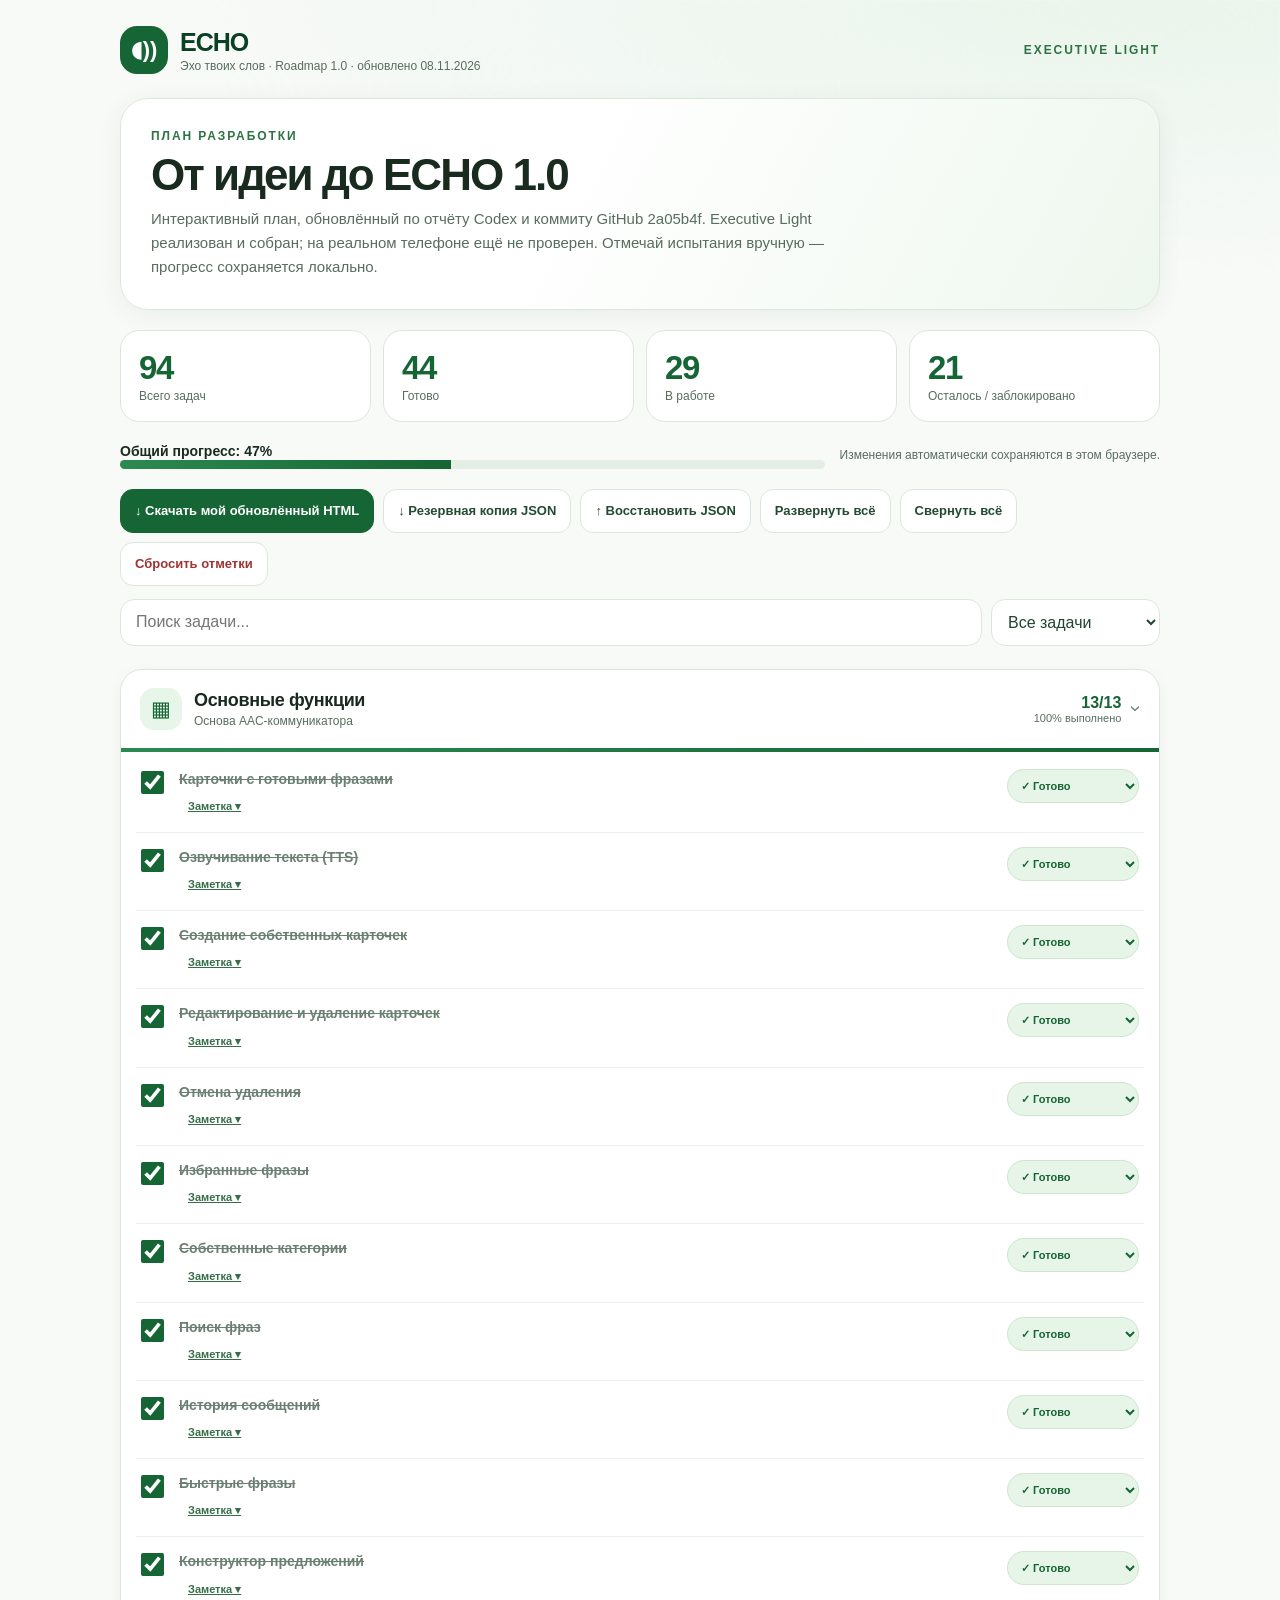
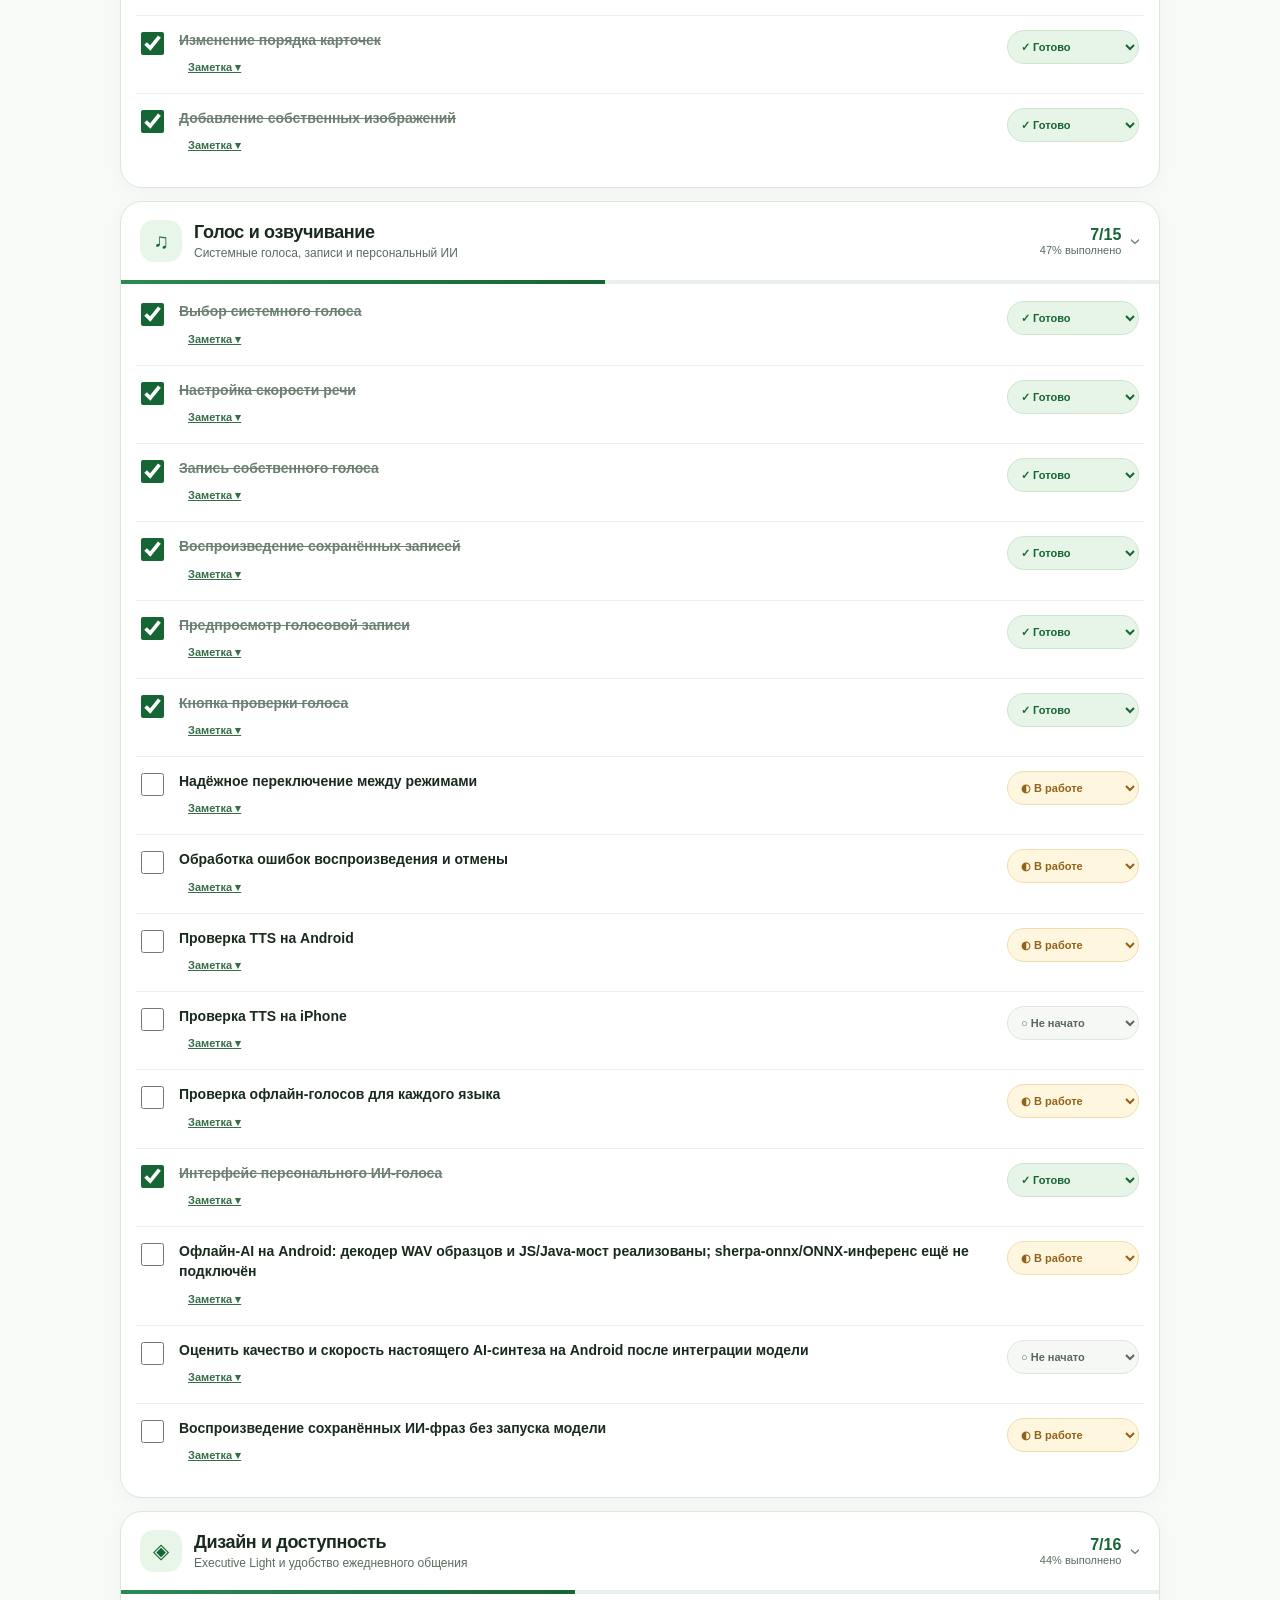
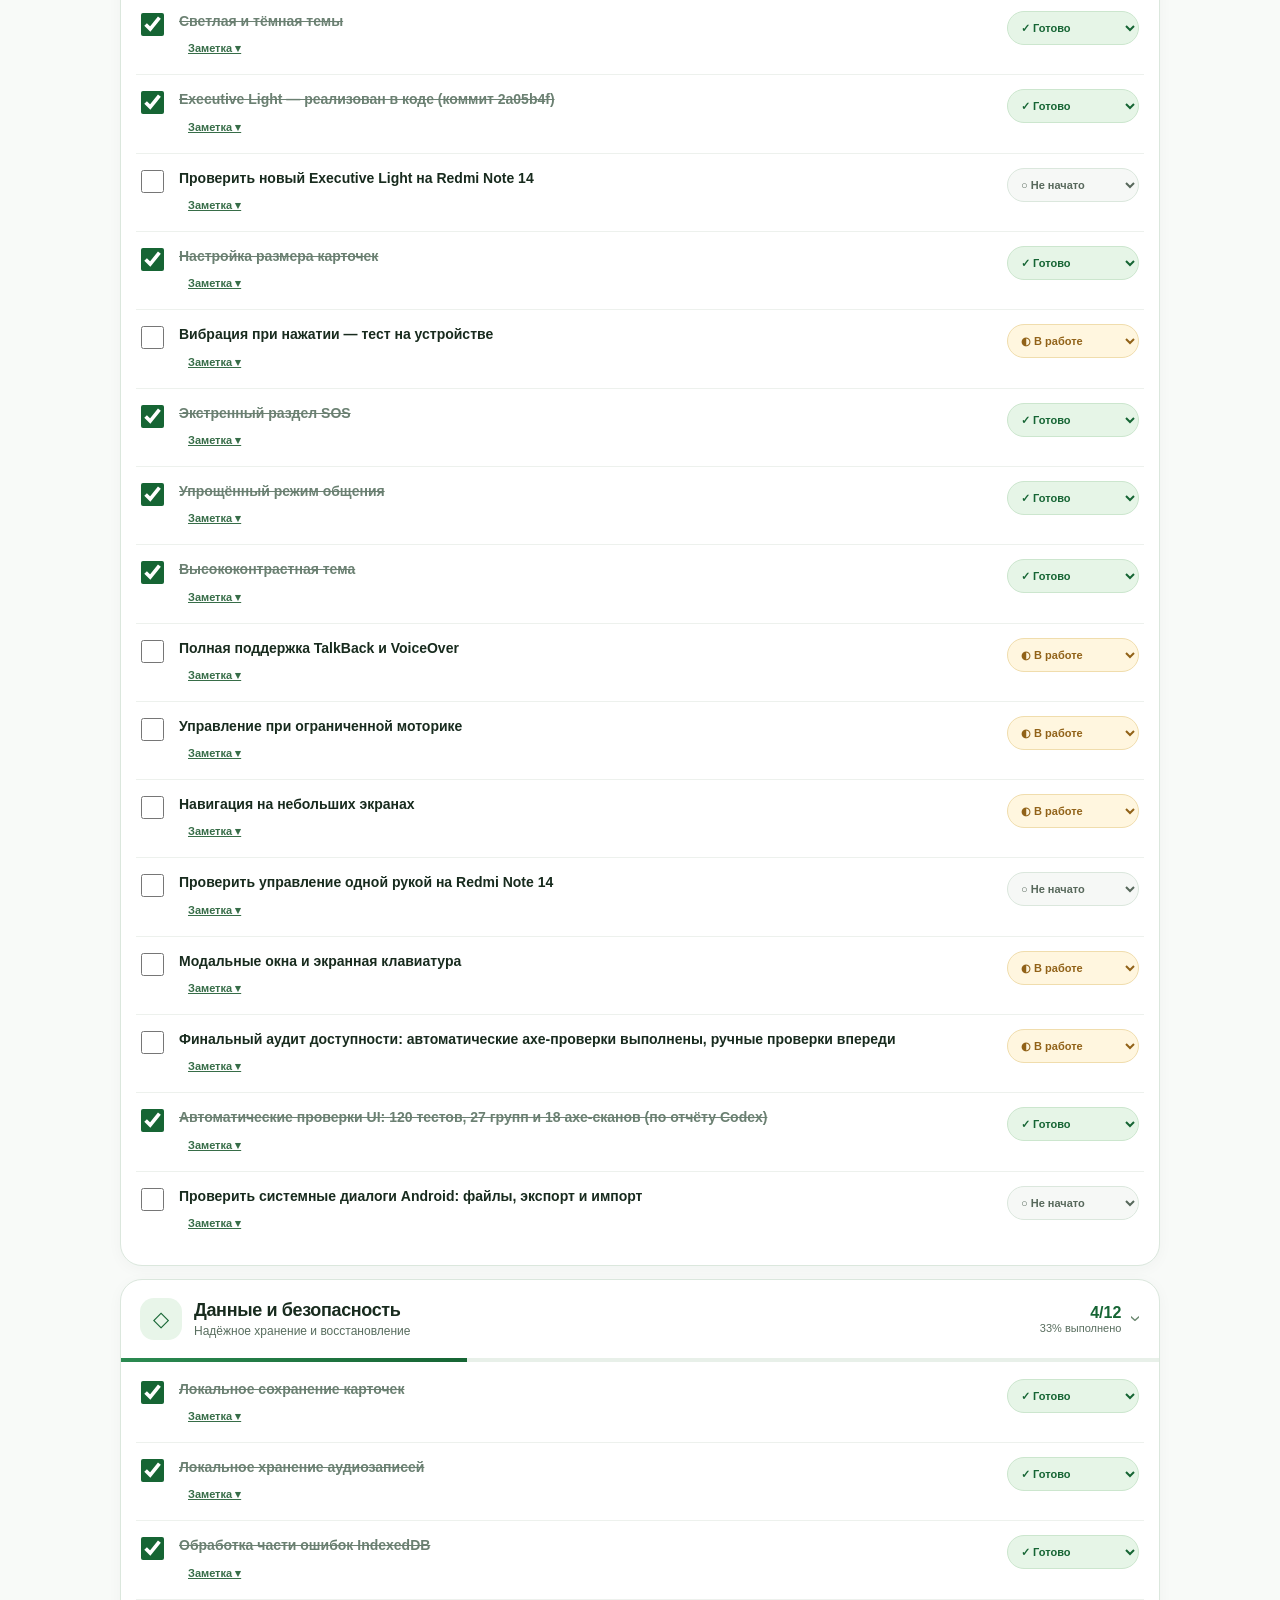
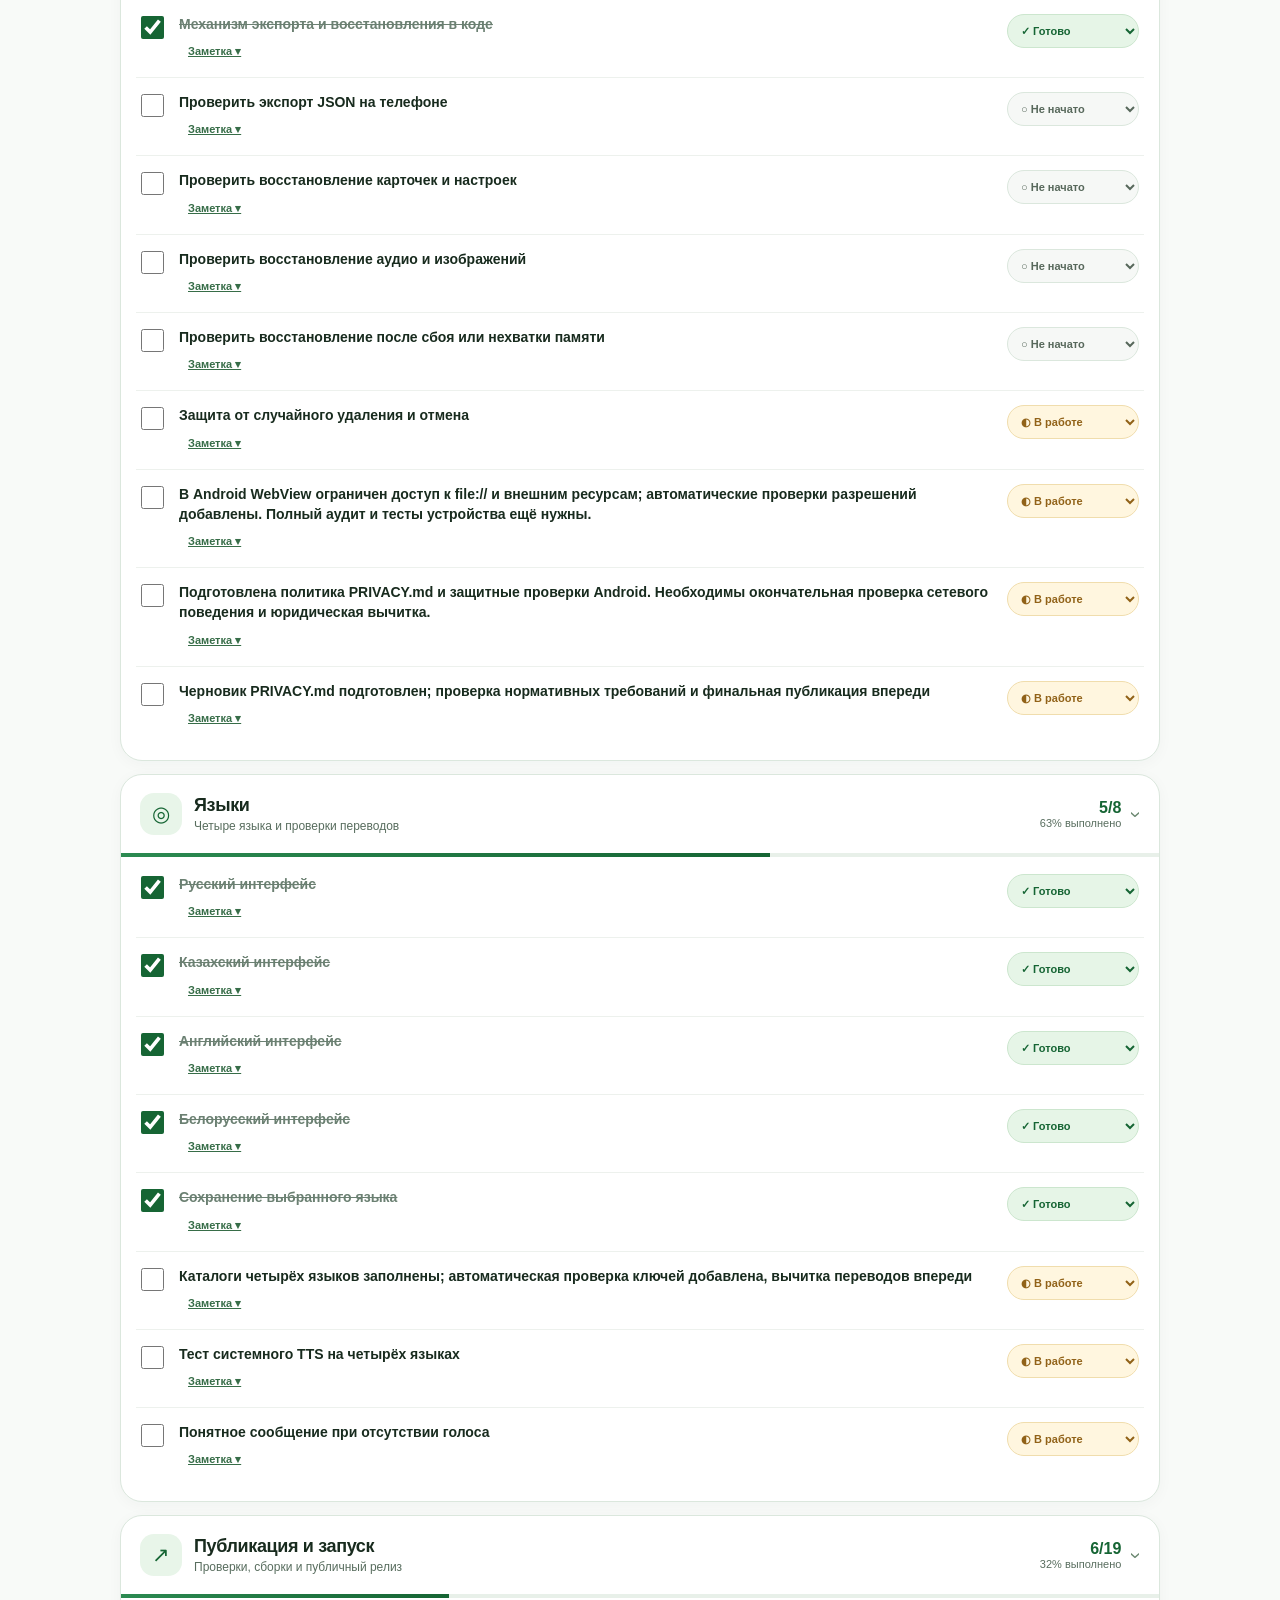
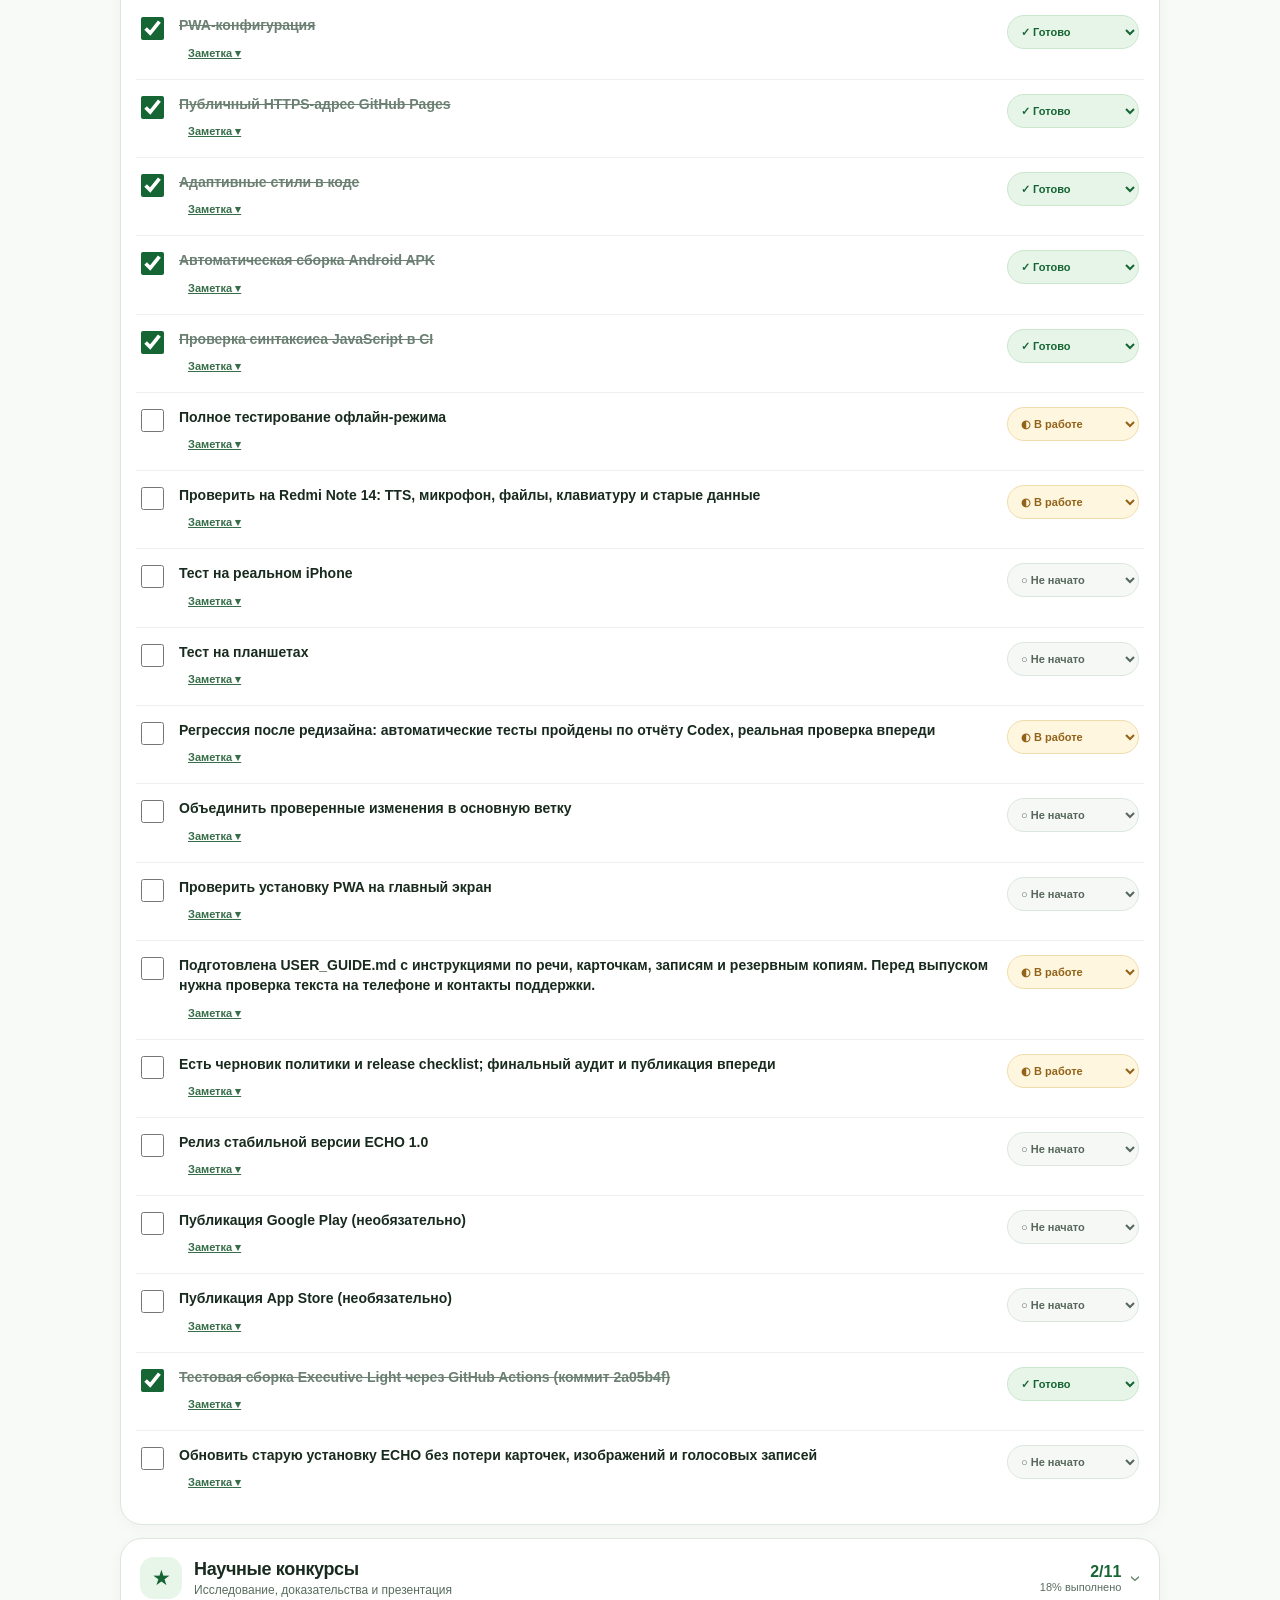
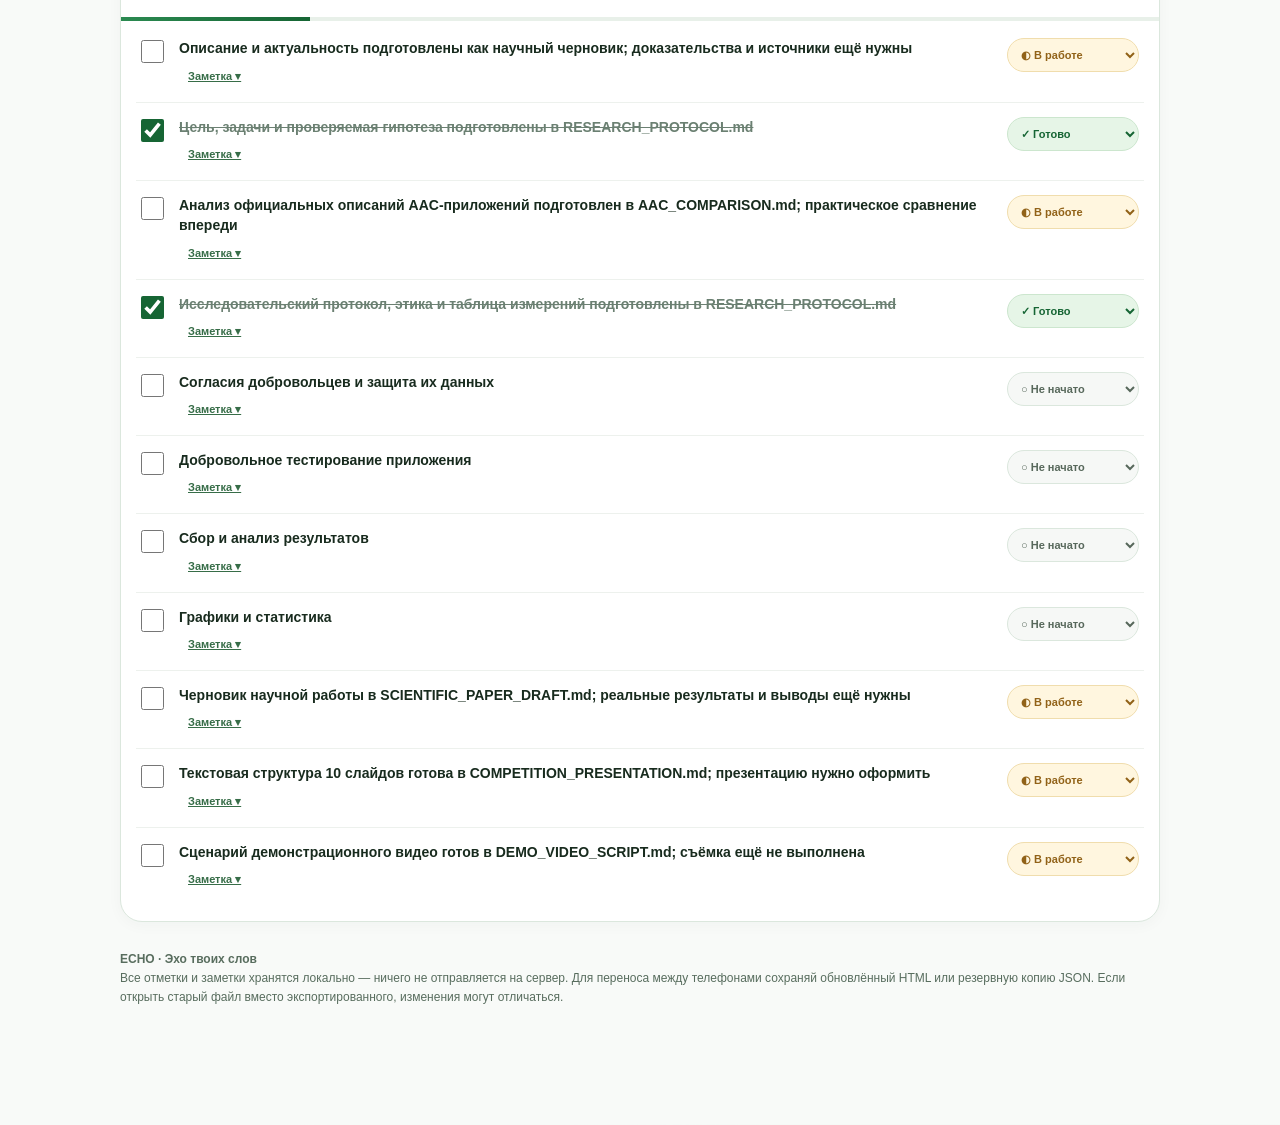
==== commit 3eee3d34: "Reflect actual PocketTTS reference decoding progress without marking AI voice inference complete" ====
--- a/ECHO_ROADMAP.html
+++ b/ECHO_ROADMAP.html
@@ -17,7 +17,7 @@
 <div class="filters"><input aria-label="Поиск задачи" class="search" id="search" placeholder="Поиск задачи..." type="search"/><select aria-label="Фильтр статуса" class="filter" id="filter"><option value="all">Все задачи</option><option value="done">✓ Готово</option><option value="partial">◐ В работе</option><option value="todo">○ Не начато</option><option value="blocked">! Заблокировано</option><option value="unfinished">Не завершены</option></select></div>
 <main id="sections"></main><p class="empty hide" id="empty">По этому запросу задач не найдено.</p>
 <footer class="footer"><b>ECHO · Эхо твоих слов</b><div>Все отметки и заметки хранятся локально — ничего не отправляется на сервер. Для переноса между телефонами сохраняй обновлённый HTML или резервную копию JSON. Если открыть старый файл вместо экспортированного, изменения могут отличаться.</div></footer>
-</div><script id="seed-data" type="application/json">[{"id":"core","title":"Основные функции","description":"Основа AAC-коммуникатора","icon":"layers","tasks":[{"id":"core_cards","title":"Карточки с готовыми фразами","initial":"done"},{"id":"core_tts","title":"Озвучивание текста (TTS)","initial":"done"},{"id":"core_create","title":"Создание собственных карточек","initial":"done"},{"id":"core_edit","title":"Редактирование и удаление карточек","initial":"done"},{"id":"core_undo","title":"Отмена удаления","initial":"done"},{"id":"core_faves","title":"Избранные фразы","initial":"done"},{"id":"core_cats","title":"Собственные категории","initial":"done"},{"id":"core_search","title":"Поиск фраз","initial":"done"},{"id":"core_history","title":"История сообщений","initial":"done"},{"id":"core_quick","title":"Быстрые фразы","initial":"done"},{"id":"core_composer","title":"Конструктор предложений","initial":"done"},{"id":"core_order","title":"Изменение порядка карточек","initial":"done"},{"id":"core_images","title":"Добавление собственных изображений","initial":"done"}]},{"id":"voice","title":"Голос и озвучивание","description":"Системные голоса, записи и персональный ИИ","icon":"audio","tasks":[{"id":"voice_select","title":"Выбор системного голоса","initial":"done"},{"id":"voice_speed","title":"Настройка скорости речи","initial":"done"},{"id":"voice_record","title":"Запись собственного голоса","initial":"done"},{"id":"voice_saved","title":"Воспроизведение сохранённых записей","initial":"done"},{"id":"voice_preview","title":"Предпросмотр голосовой записи","initial":"done"},{"id":"voice_test","title":"Кнопка проверки голоса","initial":"done"},{"id":"voice_switch","title":"Надёжное переключение между режимами","initial":"partial"},{"id":"voice_errors","title":"Обработка ошибок воспроизведения и отмены","initial":"partial"},{"id":"voice_android","title":"Проверка TTS на Android","initial":"partial"},{"id":"voice_ios","title":"Проверка TTS на iPhone","initial":"todo"},{"id":"voice_kk","title":"Проверка офлайн-голосов для каждого языка","initial":"partial"},{"id":"voice_ai_ui","title":"Интерфейс персонального ИИ-голоса","initial":"done"},{"id":"voice_ai_native","title":"Работающий локальный ИИ-движок внутри ECHO","initial":"todo"},{"id":"voice_ai_quality","title":"Быстрый и качественный персональный голос на телефоне","initial":"todo"},{"id":"voice_cache","title":"Воспроизведение сохранённых ИИ-фраз без запуска модели","initial":"partial"}]},{"id":"design","title":"Дизайн и доступность","description":"Executive Light и удобство ежедневного общения","icon":"palette","tasks":[{"id":"design_light","title":"Светлая и тёмная темы","initial":"done"},{"id":"design_exec","title":"Executive Light — реализован в коде (коммит 2a05b4f)","initial":"done"},{"id":"design_screen","title":"Проверить новый Executive Light на Redmi Note 14","initial":"todo"},{"id":"design_cards","title":"Настройка размера карточек","initial":"done"},{"id":"design_vibro","title":"Вибрация при нажатии — тест на устройстве","initial":"partial"},{"id":"design_sos","title":"Экстренный раздел SOS","initial":"done"},{"id":"design_simple","title":"Упрощённый режим общения","initial":"done"},{"id":"design_contrast","title":"Высококонтрастная тема","initial":"done"},{"id":"design_reader","title":"Полная поддержка TalkBack и VoiceOver","initial":"partial"},{"id":"design_motor","title":"Управление при ограниченной моторике","initial":"partial"},{"id":"design_nav","title":"Навигация на небольших экранах","initial":"partial"},{"id":"design_onehand","title":"Проверить управление одной рукой на Redmi Note 14","initial":"todo"},{"id":"design_keyboard","title":"Модальные окна и экранная клавиатура","initial":"partial"},{"id":"design_audit","title":"Финальный аудит доступности: автоматические axe-проверки выполнены, ручные проверки впереди","initial":"partial"},{"id":"design_ui_tests","title":"Автоматические проверки UI: 120 тестов, 27 групп и 18 axe-сканов (по отчёту Codex)","initial":"done"},{"id":"design_system_dialogs","title":"Проверить системные диалоги Android: файлы, экспорт и импорт","initial":"todo"}]},{"id":"data","title":"Данные и безопасность","description":"Надёжное хранение и восстановление","icon":"shield","tasks":[{"id":"data_local","title":"Локальное сохранение карточек","initial":"done"},{"id":"data_audio","title":"Локальное хранение аудиозаписей","initial":"done"},{"id":"data_errors","title":"Обработка части ошибок IndexedDB","initial":"done"},{"id":"data_backup_code","title":"Механизм экспорта и восстановления в коде","initial":"done"},{"id":"data_export_test","title":"Проверить экспорт JSON на телефоне","initial":"todo"},{"id":"data_import_test","title":"Проверить восстановление карточек и настроек","initial":"todo"},{"id":"data_audio_test","title":"Проверить восстановление аудио и изображений","initial":"todo"},{"id":"data_failure","title":"Проверить восстановление после сбоя или нехватки памяти","initial":"todo"},{"id":"data_deletion","title":"Защита от случайного удаления и отмена","initial":"partial"},{"id":"data_security","title":"В Android WebView ограничен доступ к file:// и внешним ресурсам; автоматические проверки разрешений добавлены. Полный аудит и тесты устройства ещё нужны.","initial":"partial"},{"id":"data_privacy","title":"Подготовлена политика PRIVACY.md и защитные проверки Android. Необходимы окончательная проверка сетевого поведения и юридическая вычитка.","initial":"partial"},{"id":"data_policy","title":"Черновик PRIVACY.md подготовлен; проверка нормативных требований и финальная публикация впереди","initial":"partial"}]},{"id":"languages","title":"Языки","description":"Четыре языка и проверки переводов","icon":"globe","tasks":[{"id":"lang_ru","title":"Русский интерфейс","initial":"done"},{"id":"lang_kk","title":"Казахский интерфейс","initial":"done"},{"id":"lang_en","title":"Английский интерфейс","initial":"done"},{"id":"lang_be","title":"Белорусский интерфейс","initial":"done"},{"id":"lang_switch","title":"Сохранение выбранного языка","initial":"done"},{"id":"lang_review","title":"Каталоги четырёх языков заполнены; автоматическая проверка ключей добавлена, вычитка переводов впереди","initial":"partial"},{"id":"lang_tts","title":"Тест системного TTS на четырёх языках","initial":"partial"},{"id":"lang_voice_fallback","title":"Понятное сообщение при отсутствии голоса","initial":"partial"}]},{"id":"release","title":"Публикация и запуск","description":"Проверки, сборки и публичный релиз","icon":"rocket","tasks":[{"id":"rel_pwa","title":"PWA-конфигурация","initial":"done"},{"id":"rel_pages","title":"Публичный HTTPS-адрес GitHub Pages","initial":"done"},{"id":"rel_responsive","title":"Адаптивные стили в коде","initial":"done"},{"id":"rel_ci","title":"Автоматическая сборка Android APK","initial":"done"},{"id":"rel_js","title":"Проверка синтаксиса JavaScript в CI","initial":"done"},{"id":"rel_offline","title":"Полное тестирование офлайн-режима","initial":"partial"},{"id":"rel_android","title":"Проверить на Redmi Note 14: TTS, микрофон, файлы, клавиатуру и старые данные","initial":"partial"},{"id":"rel_iphone","title":"Тест на реальном iPhone","initial":"todo"},{"id":"rel_tablet","title":"Тест на планшетах","initial":"todo"},{"id":"rel_regression","title":"Регрессия после редизайна: автоматические тесты пройдены по отчёту Codex, реальная проверка впереди","initial":"partial"},{"id":"rel_merge","title":"Объединить проверенные изменения в основную ветку","initial":"todo"},{"id":"rel_home","title":"Проверить установку PWA на главный экран","initial":"todo"},{"id":"rel_docs","title":"Подготовлена USER_GUIDE.md с инструкциями по речи, карточкам, записям и резервным копиям. Перед выпуском нужна проверка текста на телефоне и контакты поддержки.","initial":"partial"},{"id":"rel_privacy","title":"Есть черновик политики и release checklist; финальный аудит и публикация впереди","initial":"partial"},{"id":"rel_stable","title":"Релиз стабильной версии ECHO 1.0","initial":"todo"},{"id":"rel_play","title":"Публикация Google Play (необязательно)","initial":"todo"},{"id":"rel_appstore","title":"Публикация App Store (необязательно)","initial":"todo"},{"id":"rel_actions_exec","title":"Тестовая сборка Executive Light через GitHub Actions (коммит 2a05b4f)","initial":"done"},{"id":"rel_update_existing","title":"Обновить старую установку ECHO без потери карточек, изображений и голосовых записей","initial":"todo"}]},{"id":"science","title":"Научные конкурсы","description":"Исследование, доказательства и презентация","icon":"trophy","tasks":[{"id":"sci_problem","title":"Описание и актуальность подготовлены как научный черновик; доказательства и источники ещё нужны","initial":"partial"},{"id":"sci_goals","title":"Цель, задачи и проверяемая гипотеза подготовлены в RESEARCH_PROTOCOL.md","initial":"done"},{"id":"sci_compare","title":"Анализ официальных описаний AAC-приложений подготовлен в AAC_COMPARISON.md; практическое сравнение впереди","initial":"partial"},{"id":"sci_plan","title":"Исследовательский протокол, этика и таблица измерений подготовлены в RESEARCH_PROTOCOL.md","initial":"done"},{"id":"sci_ethics","title":"Согласия добровольцев и защита их данных","initial":"todo"},{"id":"sci_users","title":"Добровольное тестирование приложения","initial":"todo"},{"id":"sci_results","title":"Сбор и анализ результатов","initial":"todo"},{"id":"sci_stats","title":"Графики и статистика","initial":"todo"},{"id":"sci_paper","title":"Черновик научной работы в SCIENTIFIC_PAPER_DRAFT.md; реальные результаты и выводы ещё нужны","initial":"partial"},{"id":"sci_slides","title":"Текстовая структура 10 слайдов готова в COMPETITION_PRESENTATION.md; презентацию нужно оформить","initial":"partial"},{"id":"sci_video","title":"Сценарий демонстрационного видео готов в DEMO_VIDEO_SCRIPT.md; съёмка ещё не выполнена","initial":"partial"}]}]</script><script id="checkpoint" type="application/json">{}</script>
+</div><script id="seed-data" type="application/json">[{"id":"core","title":"Основные функции","description":"Основа AAC-коммуникатора","icon":"layers","tasks":[{"id":"core_cards","title":"Карточки с готовыми фразами","initial":"done"},{"id":"core_tts","title":"Озвучивание текста (TTS)","initial":"done"},{"id":"core_create","title":"Создание собственных карточек","initial":"done"},{"id":"core_edit","title":"Редактирование и удаление карточек","initial":"done"},{"id":"core_undo","title":"Отмена удаления","initial":"done"},{"id":"core_faves","title":"Избранные фразы","initial":"done"},{"id":"core_cats","title":"Собственные категории","initial":"done"},{"id":"core_search","title":"Поиск фраз","initial":"done"},{"id":"core_history","title":"История сообщений","initial":"done"},{"id":"core_quick","title":"Быстрые фразы","initial":"done"},{"id":"core_composer","title":"Конструктор предложений","initial":"done"},{"id":"core_order","title":"Изменение порядка карточек","initial":"done"},{"id":"core_images","title":"Добавление собственных изображений","initial":"done"}]},{"id":"voice","title":"Голос и озвучивание","description":"Системные голоса, записи и персональный ИИ","icon":"audio","tasks":[{"id":"voice_select","title":"Выбор системного голоса","initial":"done"},{"id":"voice_speed","title":"Настройка скорости речи","initial":"done"},{"id":"voice_record","title":"Запись собственного голоса","initial":"done"},{"id":"voice_saved","title":"Воспроизведение сохранённых записей","initial":"done"},{"id":"voice_preview","title":"Предпросмотр голосовой записи","initial":"done"},{"id":"voice_test","title":"Кнопка проверки голоса","initial":"done"},{"id":"voice_switch","title":"Надёжное переключение между режимами","initial":"partial"},{"id":"voice_errors","title":"Обработка ошибок воспроизведения и отмены","initial":"partial"},{"id":"voice_android","title":"Проверка TTS на Android","initial":"partial"},{"id":"voice_ios","title":"Проверка TTS на iPhone","initial":"todo"},{"id":"voice_kk","title":"Проверка офлайн-голосов для каждого языка","initial":"partial"},{"id":"voice_ai_ui","title":"Интерфейс персонального ИИ-голоса","initial":"done"},{"id":"voice_ai_native","title":"Офлайн-AI на Android: декодер WAV образцов и JS/Java-мост реализованы; sherpa-onnx/ONNX-инференс ещё не подключён","initial":"partial"},{"id":"voice_ai_quality","title":"Оценить качество и скорость настоящего AI-синтеза на Android после интеграции модели","initial":"todo"},{"id":"voice_cache","title":"Воспроизведение сохранённых ИИ-фраз без запуска модели","initial":"partial"}]},{"id":"design","title":"Дизайн и доступность","description":"Executive Light и удобство ежедневного общения","icon":"palette","tasks":[{"id":"design_light","title":"Светлая и тёмная темы","initial":"done"},{"id":"design_exec","title":"Executive Light — реализован в коде (коммит 2a05b4f)","initial":"done"},{"id":"design_screen","title":"Проверить новый Executive Light на Redmi Note 14","initial":"todo"},{"id":"design_cards","title":"Настройка размера карточек","initial":"done"},{"id":"design_vibro","title":"Вибрация при нажатии — тест на устройстве","initial":"partial"},{"id":"design_sos","title":"Экстренный раздел SOS","initial":"done"},{"id":"design_simple","title":"Упрощённый режим общения","initial":"done"},{"id":"design_contrast","title":"Высококонтрастная тема","initial":"done"},{"id":"design_reader","title":"Полная поддержка TalkBack и VoiceOver","initial":"partial"},{"id":"design_motor","title":"Управление при ограниченной моторике","initial":"partial"},{"id":"design_nav","title":"Навигация на небольших экранах","initial":"partial"},{"id":"design_onehand","title":"Проверить управление одной рукой на Redmi Note 14","initial":"todo"},{"id":"design_keyboard","title":"Модальные окна и экранная клавиатура","initial":"partial"},{"id":"design_audit","title":"Финальный аудит доступности: автоматические axe-проверки выполнены, ручные проверки впереди","initial":"partial"},{"id":"design_ui_tests","title":"Автоматические проверки UI: 120 тестов, 27 групп и 18 axe-сканов (по отчёту Codex)","initial":"done"},{"id":"design_system_dialogs","title":"Проверить системные диалоги Android: файлы, экспорт и импорт","initial":"todo"}]},{"id":"data","title":"Данные и безопасность","description":"Надёжное хранение и восстановление","icon":"shield","tasks":[{"id":"data_local","title":"Локальное сохранение карточек","initial":"done"},{"id":"data_audio","title":"Локальное хранение аудиозаписей","initial":"done"},{"id":"data_errors","title":"Обработка части ошибок IndexedDB","initial":"done"},{"id":"data_backup_code","title":"Механизм экспорта и восстановления в коде","initial":"done"},{"id":"data_export_test","title":"Проверить экспорт JSON на телефоне","initial":"todo"},{"id":"data_import_test","title":"Проверить восстановление карточек и настроек","initial":"todo"},{"id":"data_audio_test","title":"Проверить восстановление аудио и изображений","initial":"todo"},{"id":"data_failure","title":"Проверить восстановление после сбоя или нехватки памяти","initial":"todo"},{"id":"data_deletion","title":"Защита от случайного удаления и отмена","initial":"partial"},{"id":"data_security","title":"В Android WebView ограничен доступ к file:// и внешним ресурсам; автоматические проверки разрешений добавлены. Полный аудит и тесты устройства ещё нужны.","initial":"partial"},{"id":"data_privacy","title":"Подготовлена политика PRIVACY.md и защитные проверки Android. Необходимы окончательная проверка сетевого поведения и юридическая вычитка.","initial":"partial"},{"id":"data_policy","title":"Черновик PRIVACY.md подготовлен; проверка нормативных требований и финальная публикация впереди","initial":"partial"}]},{"id":"languages","title":"Языки","description":"Четыре языка и проверки переводов","icon":"globe","tasks":[{"id":"lang_ru","title":"Русский интерфейс","initial":"done"},{"id":"lang_kk","title":"Казахский интерфейс","initial":"done"},{"id":"lang_en","title":"Английский интерфейс","initial":"done"},{"id":"lang_be","title":"Белорусский интерфейс","initial":"done"},{"id":"lang_switch","title":"Сохранение выбранного языка","initial":"done"},{"id":"lang_review","title":"Каталоги четырёх языков заполнены; автоматическая проверка ключей добавлена, вычитка переводов впереди","initial":"partial"},{"id":"lang_tts","title":"Тест системного TTS на четырёх языках","initial":"partial"},{"id":"lang_voice_fallback","title":"Понятное сообщение при отсутствии голоса","initial":"partial"}]},{"id":"release","title":"Публикация и запуск","description":"Проверки, сборки и публичный релиз","icon":"rocket","tasks":[{"id":"rel_pwa","title":"PWA-конфигурация","initial":"done"},{"id":"rel_pages","title":"Публичный HTTPS-адрес GitHub Pages","initial":"done"},{"id":"rel_responsive","title":"Адаптивные стили в коде","initial":"done"},{"id":"rel_ci","title":"Автоматическая сборка Android APK","initial":"done"},{"id":"rel_js","title":"Проверка синтаксиса JavaScript в CI","initial":"done"},{"id":"rel_offline","title":"Полное тестирование офлайн-режима","initial":"partial"},{"id":"rel_android","title":"Проверить на Redmi Note 14: TTS, микрофон, файлы, клавиатуру и старые данные","initial":"partial"},{"id":"rel_iphone","title":"Тест на реальном iPhone","initial":"todo"},{"id":"rel_tablet","title":"Тест на планшетах","initial":"todo"},{"id":"rel_regression","title":"Регрессия после редизайна: автоматические тесты пройдены по отчёту Codex, реальная проверка впереди","initial":"partial"},{"id":"rel_merge","title":"Объединить проверенные изменения в основную ветку","initial":"todo"},{"id":"rel_home","title":"Проверить установку PWA на главный экран","initial":"todo"},{"id":"rel_docs","title":"Подготовлена USER_GUIDE.md с инструкциями по речи, карточкам, записям и резервным копиям. Перед выпуском нужна проверка текста на телефоне и контакты поддержки.","initial":"partial"},{"id":"rel_privacy","title":"Есть черновик политики и release checklist; финальный аудит и публикация впереди","initial":"partial"},{"id":"rel_stable","title":"Релиз стабильной версии ECHO 1.0","initial":"todo"},{"id":"rel_play","title":"Публикация Google Play (необязательно)","initial":"todo"},{"id":"rel_appstore","title":"Публикация App Store (необязательно)","initial":"todo"},{"id":"rel_actions_exec","title":"Тестовая сборка Executive Light через GitHub Actions (коммит 2a05b4f)","initial":"done"},{"id":"rel_update_existing","title":"Обновить старую установку ECHO без потери карточек, изображений и голосовых записей","initial":"todo"}]},{"id":"science","title":"Научные конкурсы","description":"Исследование, доказательства и презентация","icon":"trophy","tasks":[{"id":"sci_problem","title":"Описание и актуальность подготовлены как научный черновик; доказательства и источники ещё нужны","initial":"partial"},{"id":"sci_goals","title":"Цель, задачи и проверяемая гипотеза подготовлены в RESEARCH_PROTOCOL.md","initial":"done"},{"id":"sci_compare","title":"Анализ официальных описаний AAC-приложений подготовлен в AAC_COMPARISON.md; практическое сравнение впереди","initial":"partial"},{"id":"sci_plan","title":"Исследовательский протокол, этика и таблица измерений подготовлены в RESEARCH_PROTOCOL.md","initial":"done"},{"id":"sci_ethics","title":"Согласия добровольцев и защита их данных","initial":"todo"},{"id":"sci_users","title":"Добровольное тестирование приложения","initial":"todo"},{"id":"sci_results","title":"Сбор и анализ результатов","initial":"todo"},{"id":"sci_stats","title":"Графики и статистика","initial":"todo"},{"id":"sci_paper","title":"Черновик научной работы в SCIENTIFIC_PAPER_DRAFT.md; реальные результаты и выводы ещё нужны","initial":"partial"},{"id":"sci_slides","title":"Текстовая структура 10 слайдов готова в COMPETITION_PRESENTATION.md; презентацию нужно оформить","initial":"partial"},{"id":"sci_video","title":"Сценарий демонстрационного видео готов в DEMO_VIDEO_SCRIPT.md; съёмка ещё не выполнена","initial":"partial"}]}]</script><script id="checkpoint" type="application/json">{}</script>
 <script>
 (function(){'use strict';
 const sections=JSON.parse(document.getElementById('seed-data').textContent), version='echo-roadmap-v1-executive-nov08';
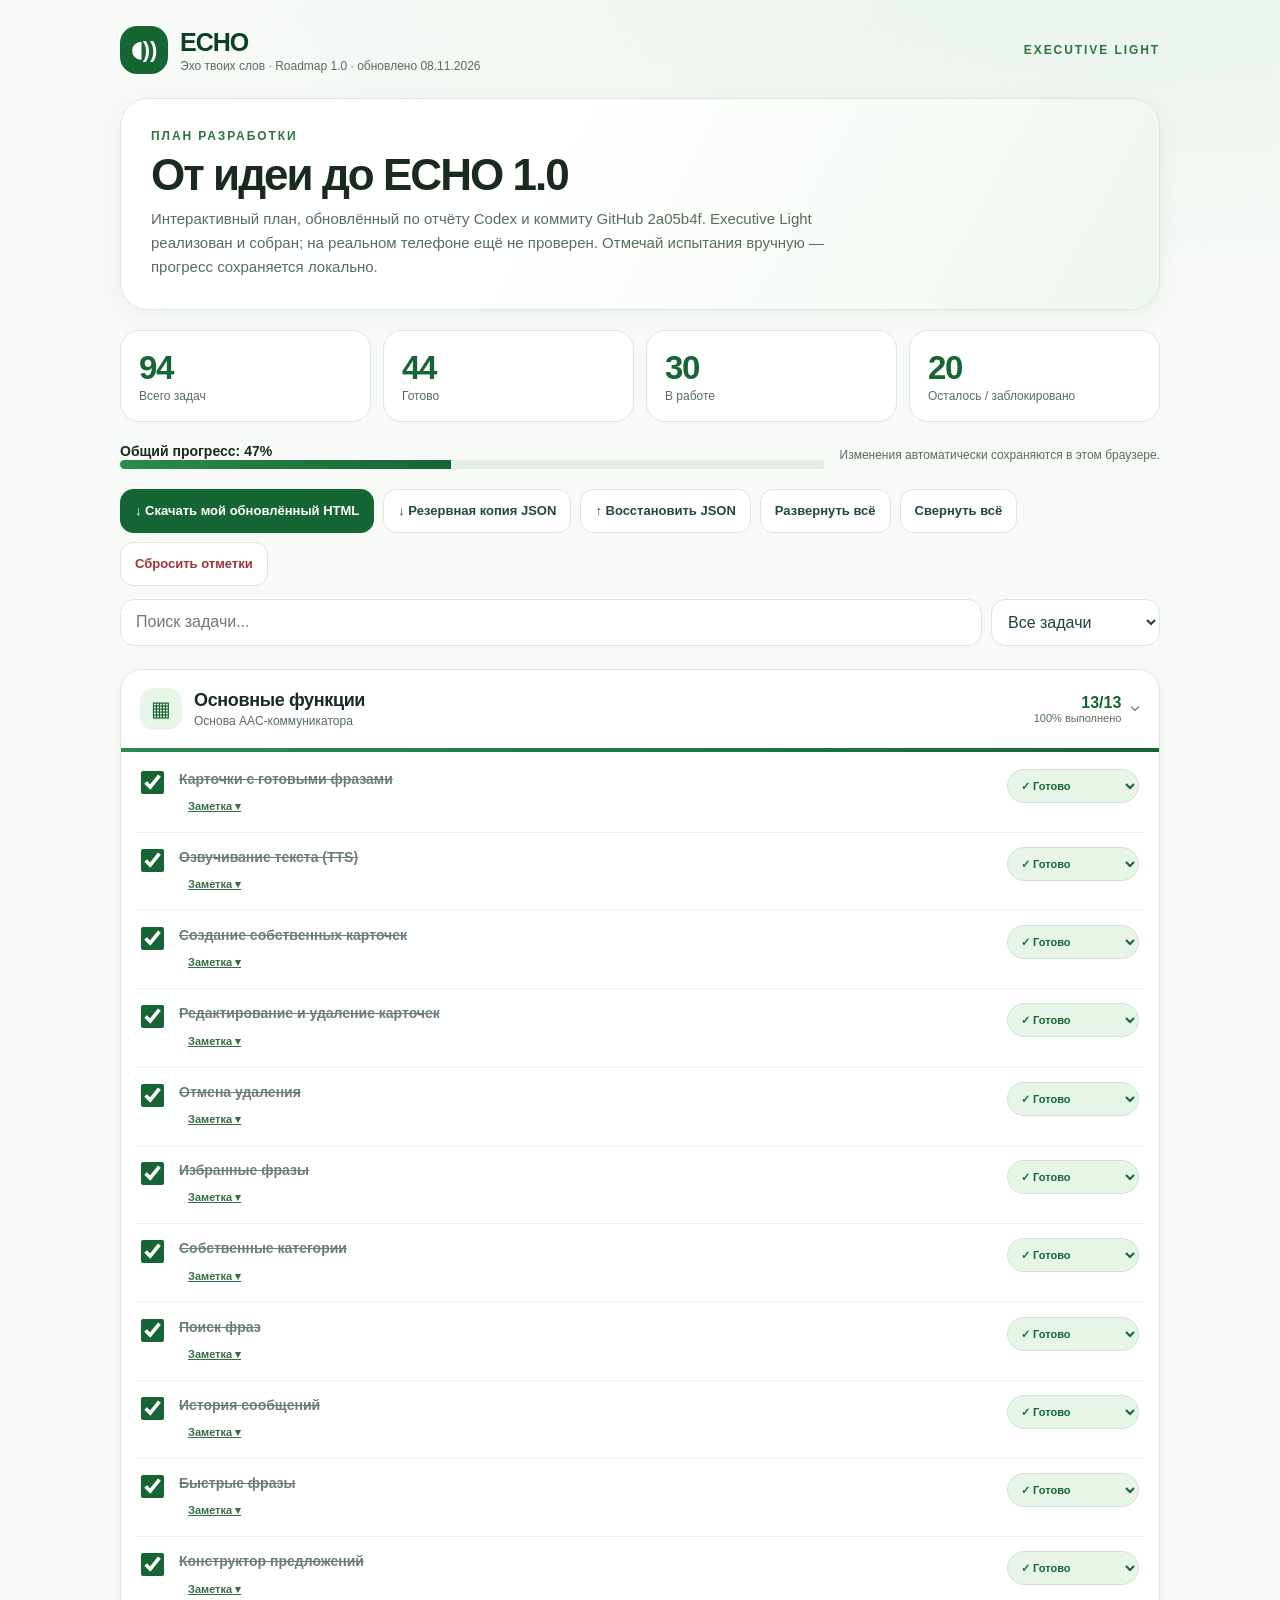
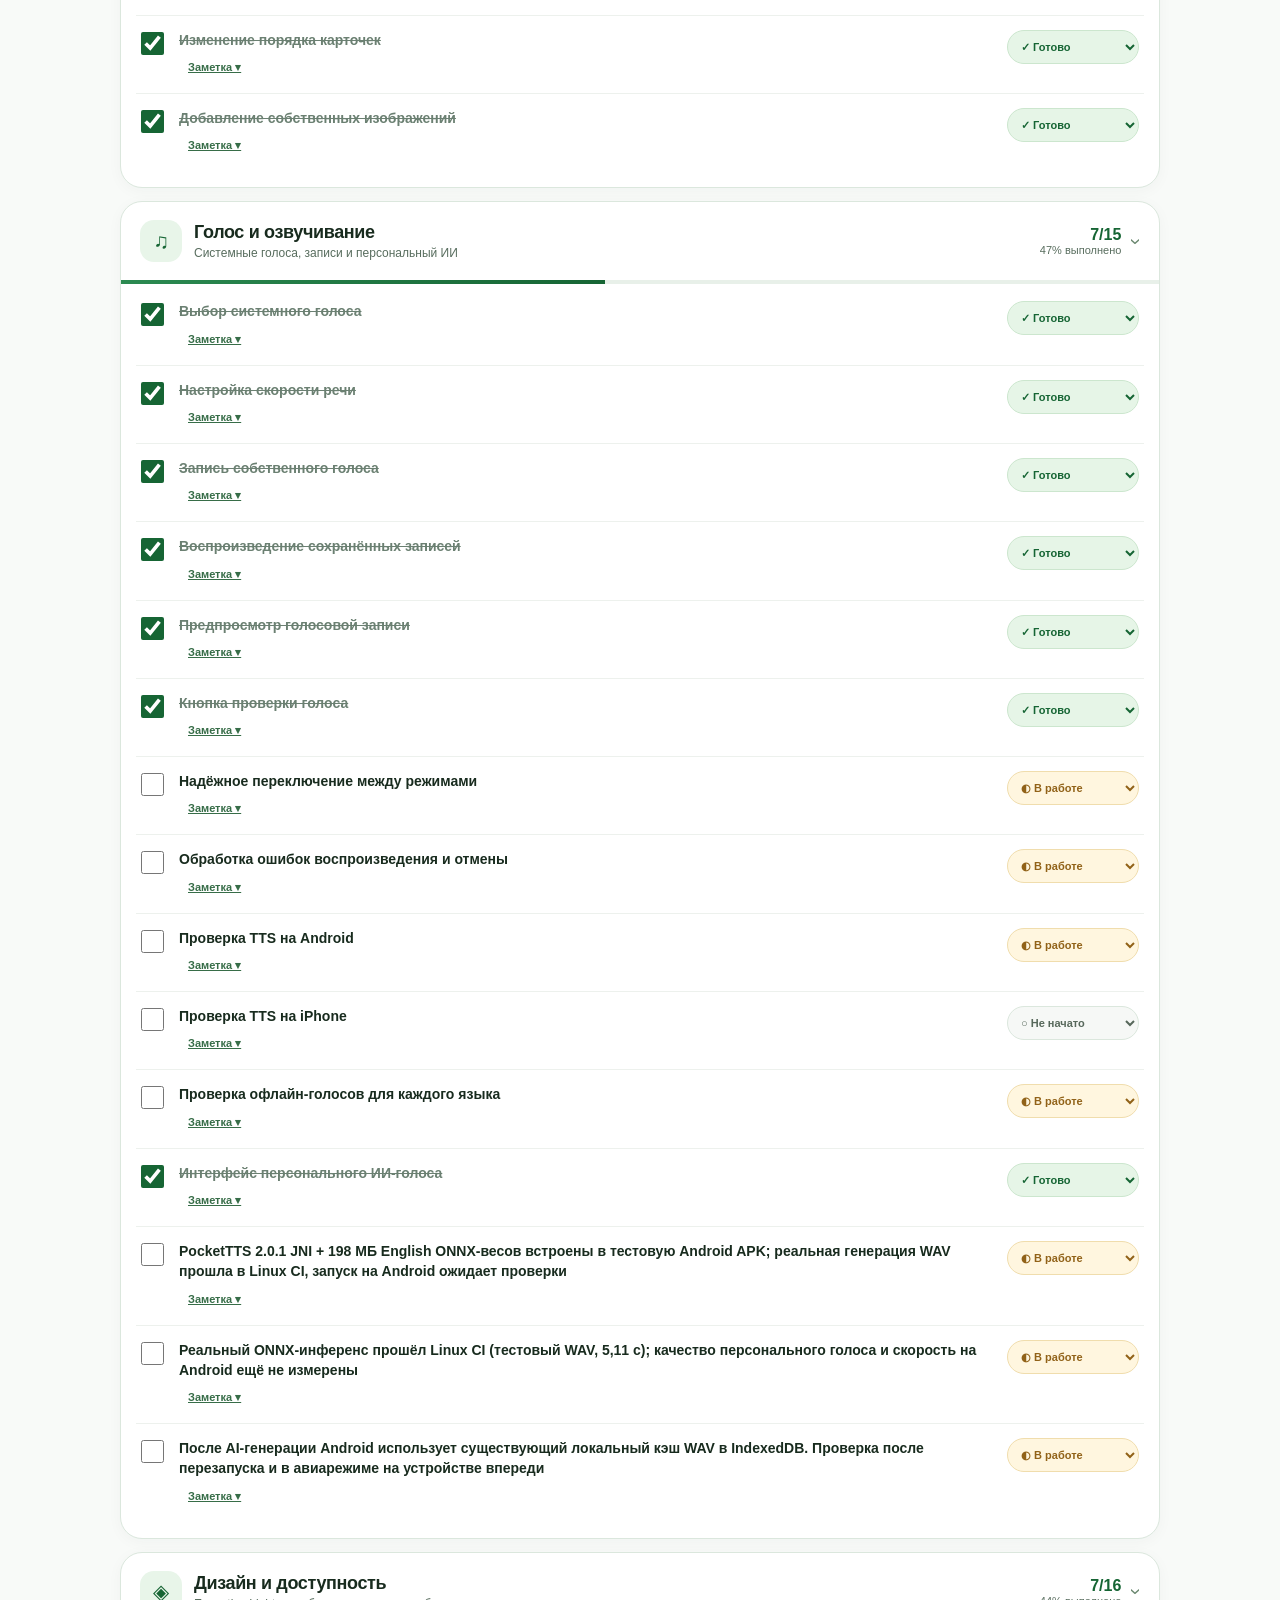
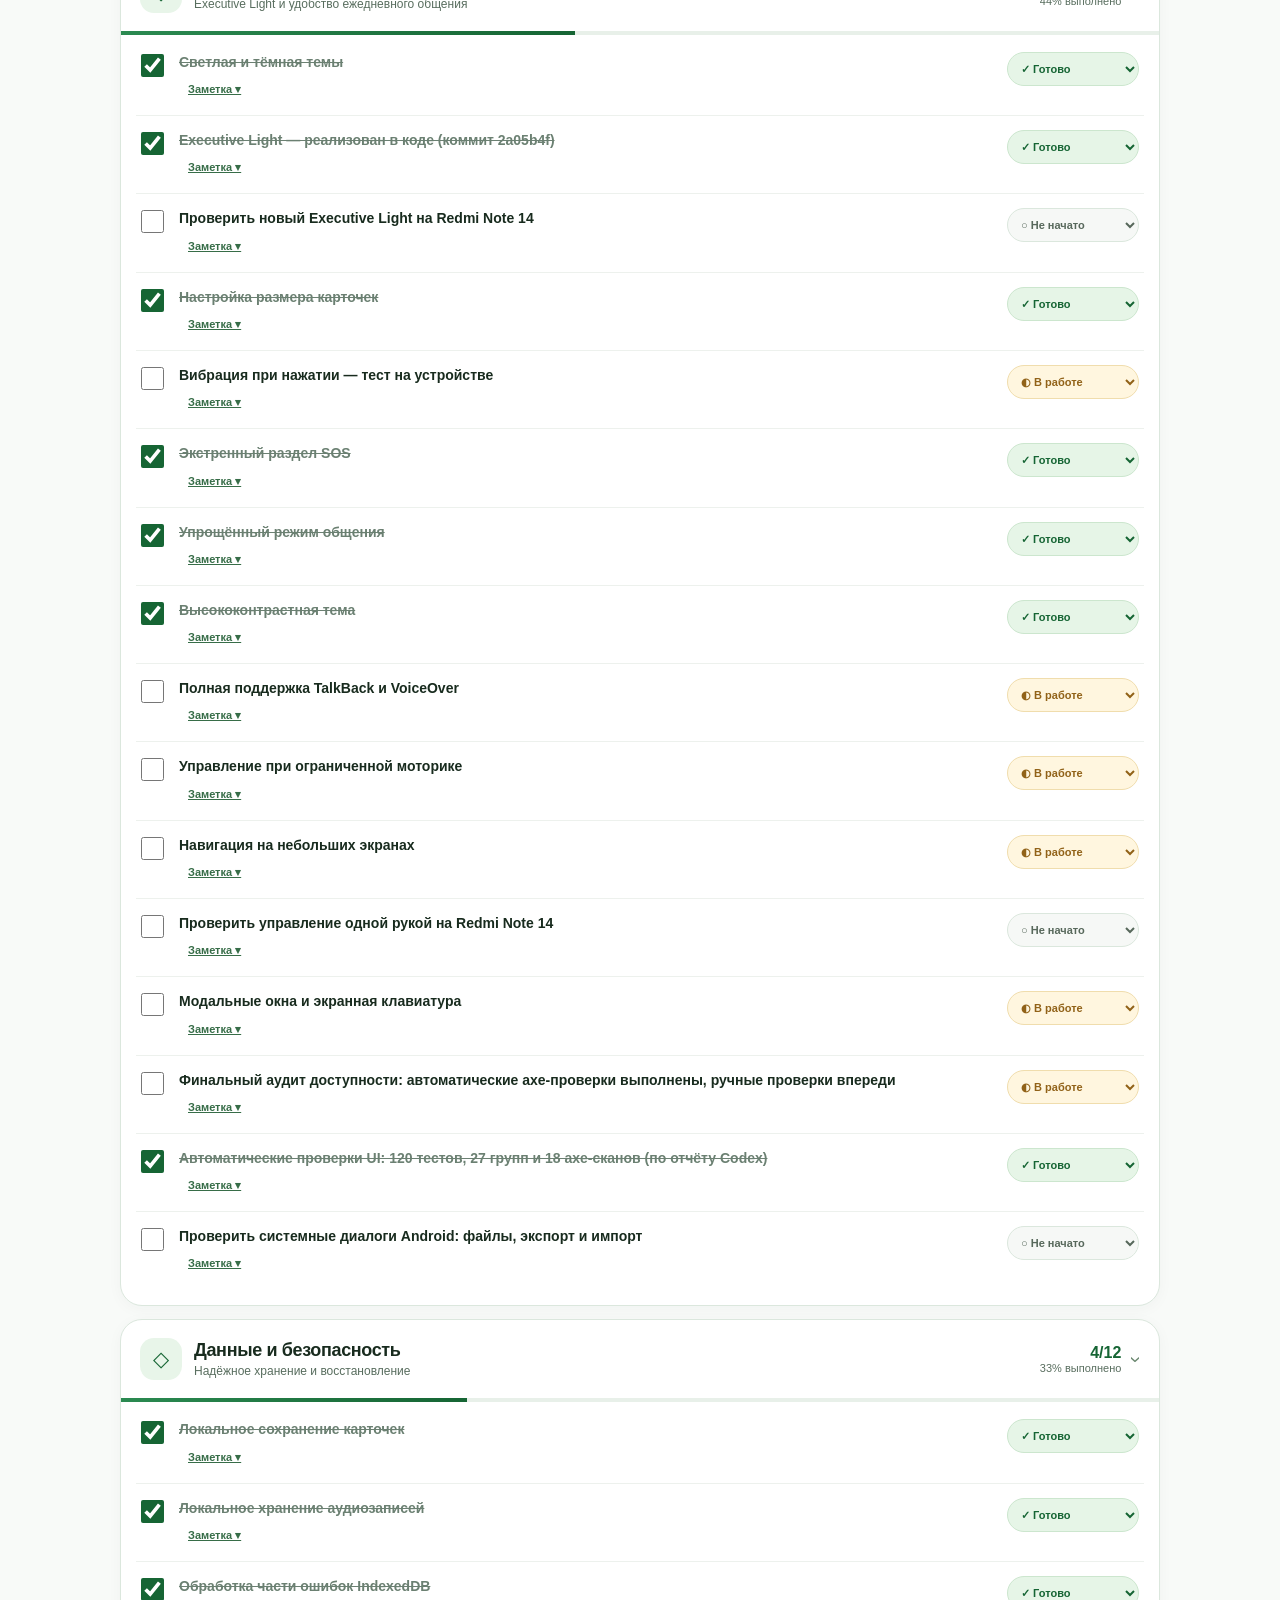
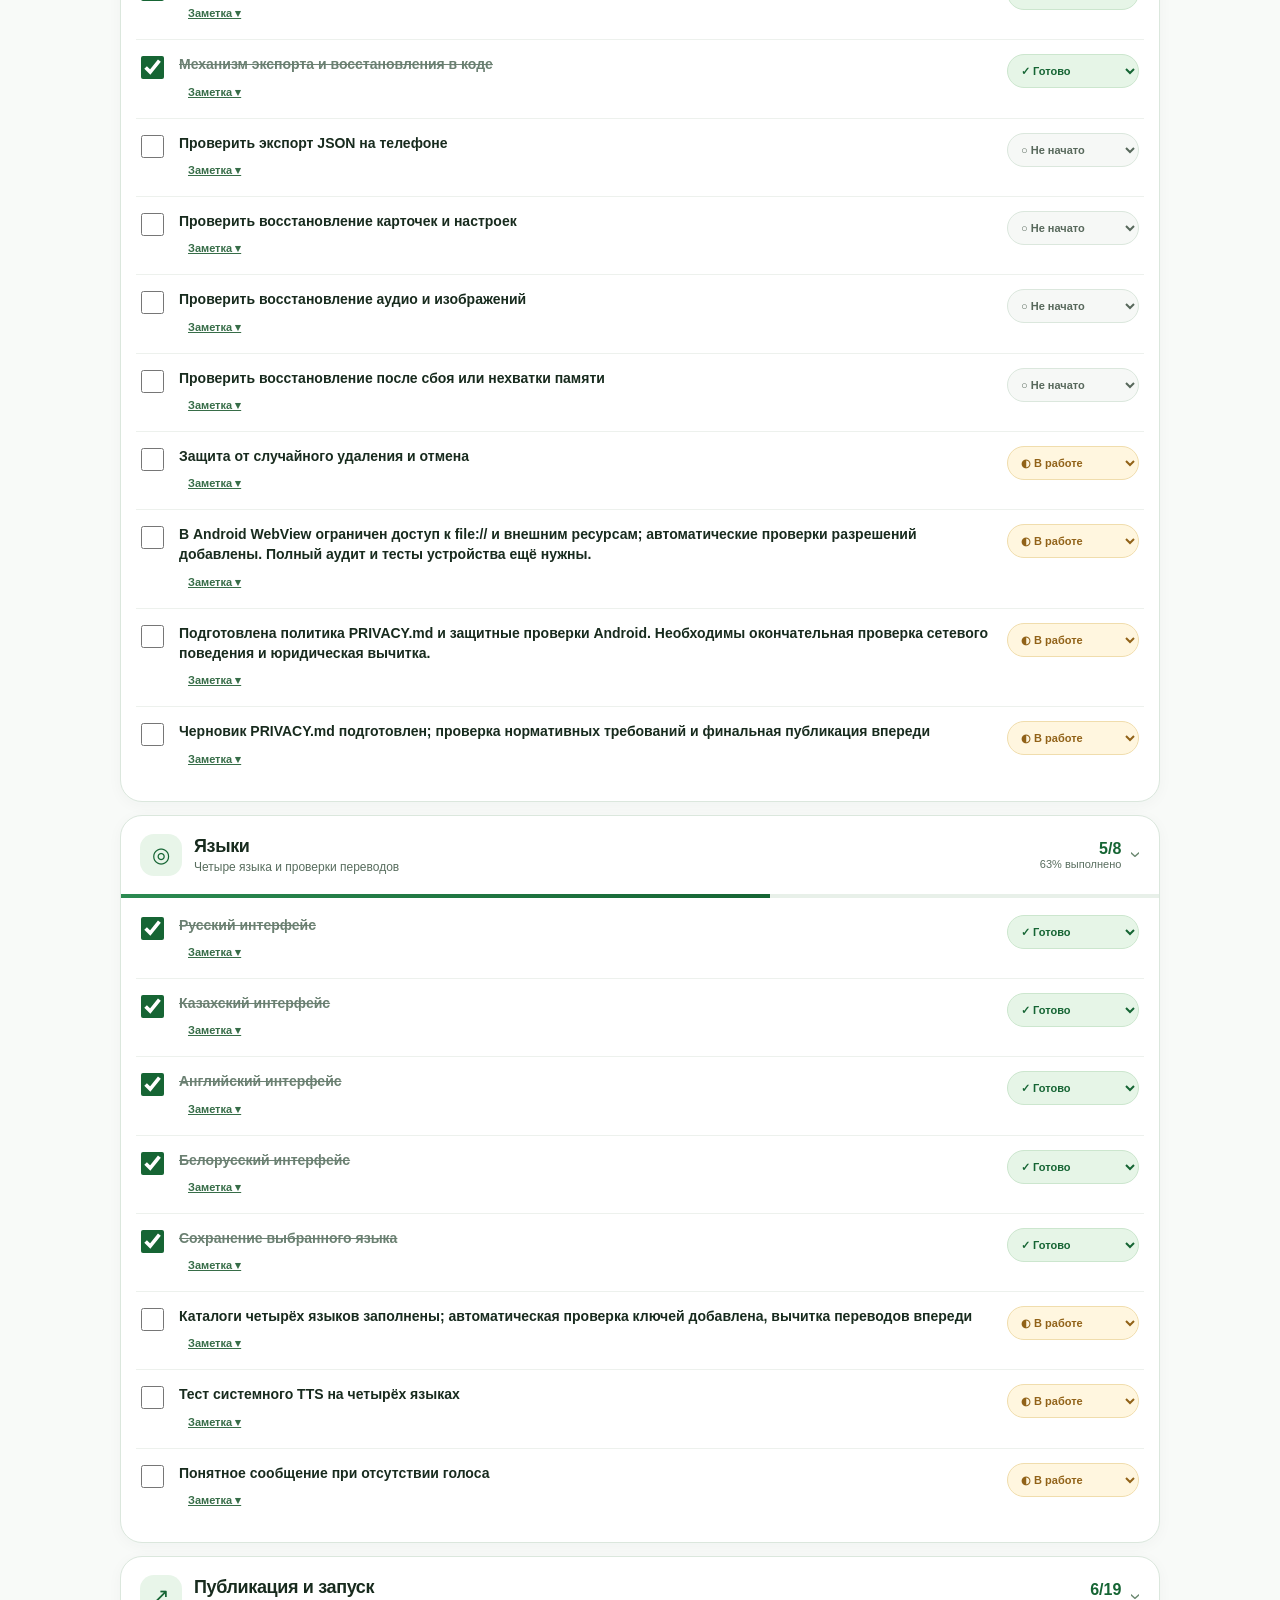
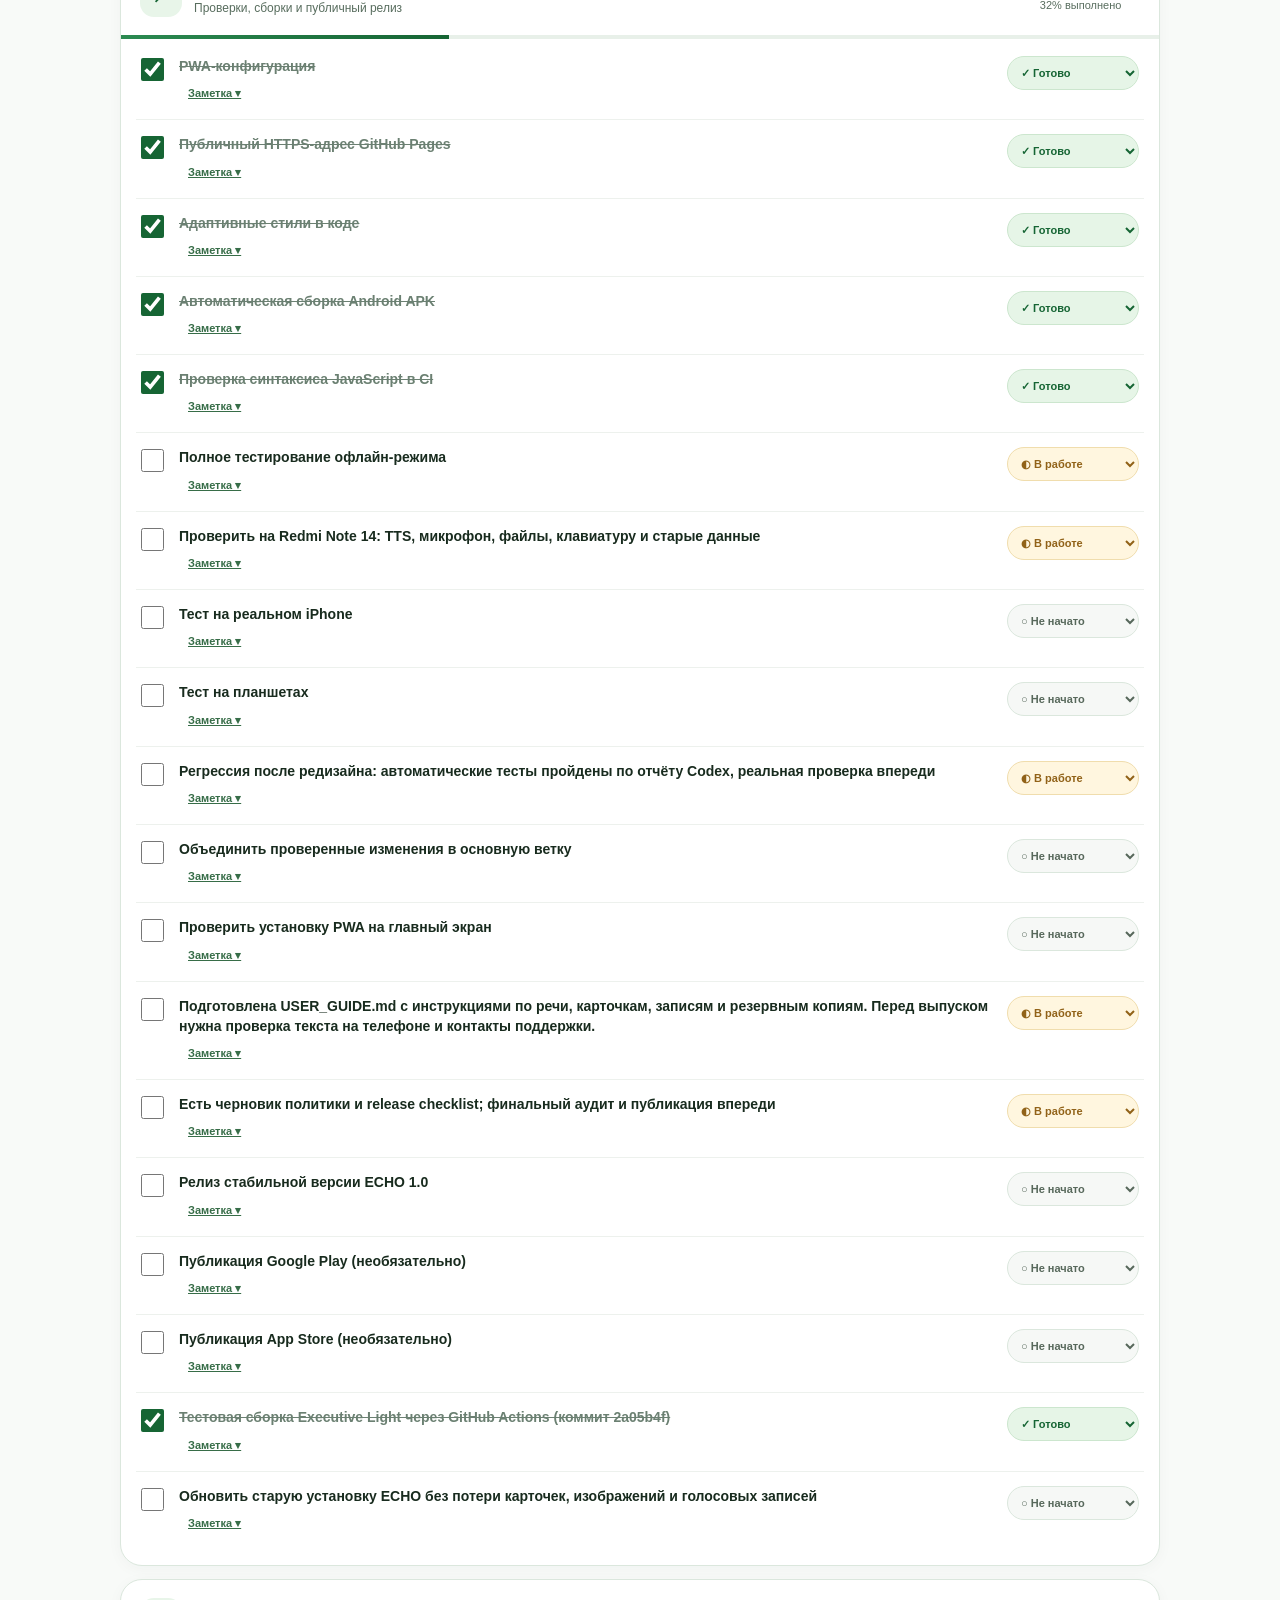
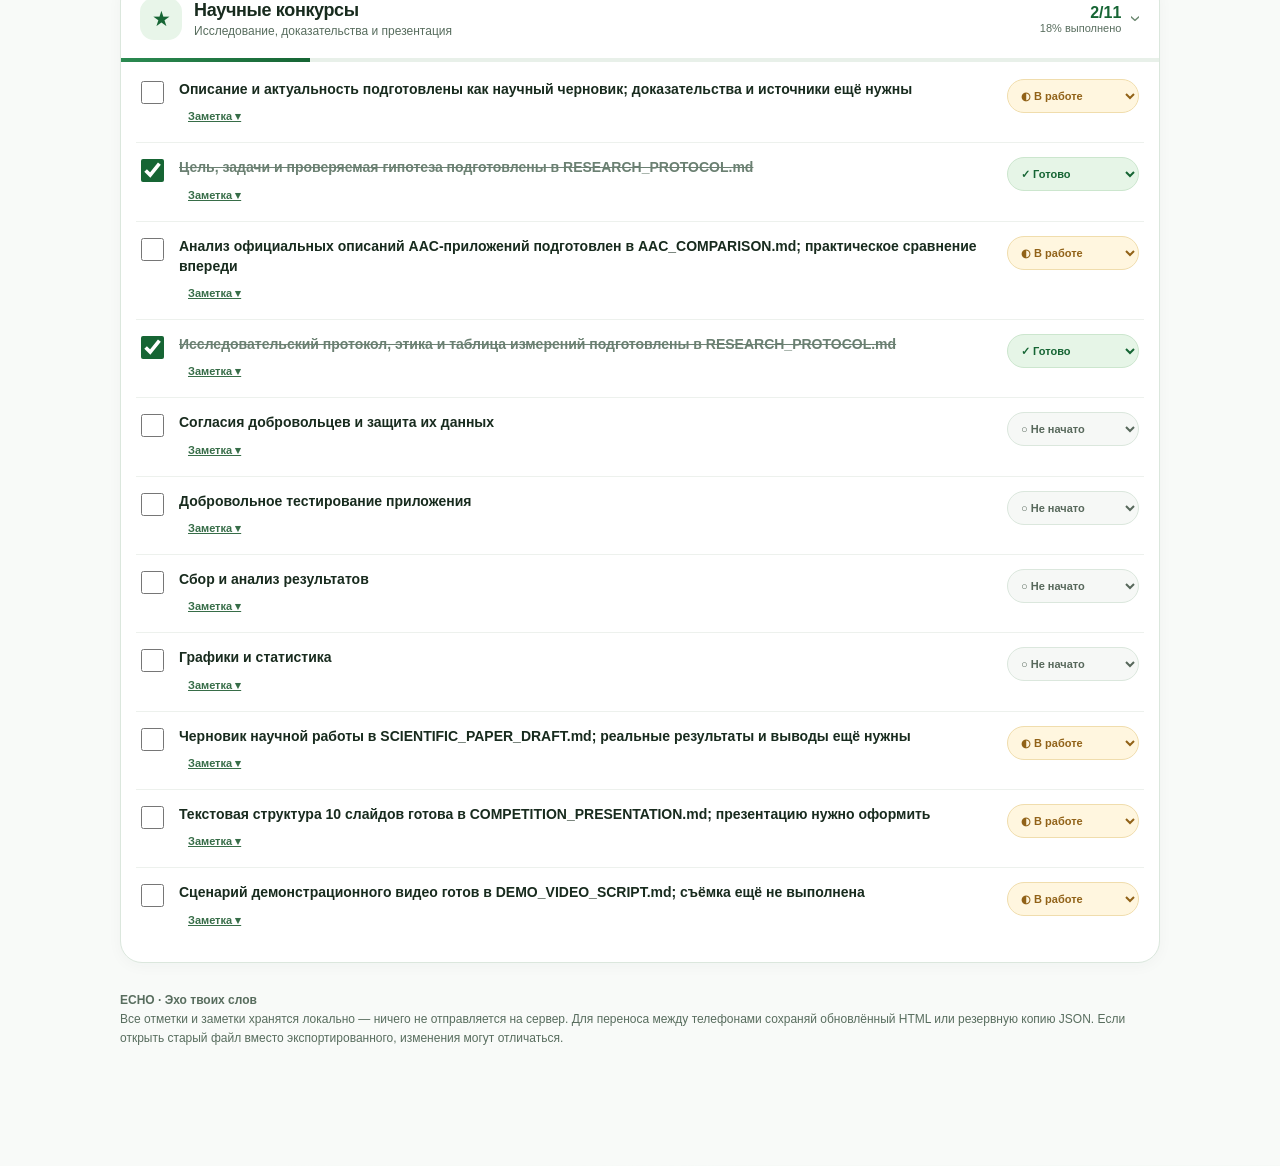
==== commit 36f8734b: "Track genuine PocketTTS ONNX CI success without marking Android user acceptance complete" ====
--- a/ECHO_ROADMAP.html
+++ b/ECHO_ROADMAP.html
@@ -17,7 +17,7 @@
 <div class="filters"><input aria-label="Поиск задачи" class="search" id="search" placeholder="Поиск задачи..." type="search"/><select aria-label="Фильтр статуса" class="filter" id="filter"><option value="all">Все задачи</option><option value="done">✓ Готово</option><option value="partial">◐ В работе</option><option value="todo">○ Не начато</option><option value="blocked">! Заблокировано</option><option value="unfinished">Не завершены</option></select></div>
 <main id="sections"></main><p class="empty hide" id="empty">По этому запросу задач не найдено.</p>
 <footer class="footer"><b>ECHO · Эхо твоих слов</b><div>Все отметки и заметки хранятся локально — ничего не отправляется на сервер. Для переноса между телефонами сохраняй обновлённый HTML или резервную копию JSON. Если открыть старый файл вместо экспортированного, изменения могут отличаться.</div></footer>
-</div><script id="seed-data" type="application/json">[{"id":"core","title":"Основные функции","description":"Основа AAC-коммуникатора","icon":"layers","tasks":[{"id":"core_cards","title":"Карточки с готовыми фразами","initial":"done"},{"id":"core_tts","title":"Озвучивание текста (TTS)","initial":"done"},{"id":"core_create","title":"Создание собственных карточек","initial":"done"},{"id":"core_edit","title":"Редактирование и удаление карточек","initial":"done"},{"id":"core_undo","title":"Отмена удаления","initial":"done"},{"id":"core_faves","title":"Избранные фразы","initial":"done"},{"id":"core_cats","title":"Собственные категории","initial":"done"},{"id":"core_search","title":"Поиск фраз","initial":"done"},{"id":"core_history","title":"История сообщений","initial":"done"},{"id":"core_quick","title":"Быстрые фразы","initial":"done"},{"id":"core_composer","title":"Конструктор предложений","initial":"done"},{"id":"core_order","title":"Изменение порядка карточек","initial":"done"},{"id":"core_images","title":"Добавление собственных изображений","initial":"done"}]},{"id":"voice","title":"Голос и озвучивание","description":"Системные голоса, записи и персональный ИИ","icon":"audio","tasks":[{"id":"voice_select","title":"Выбор системного голоса","initial":"done"},{"id":"voice_speed","title":"Настройка скорости речи","initial":"done"},{"id":"voice_record","title":"Запись собственного голоса","initial":"done"},{"id":"voice_saved","title":"Воспроизведение сохранённых записей","initial":"done"},{"id":"voice_preview","title":"Предпросмотр голосовой записи","initial":"done"},{"id":"voice_test","title":"Кнопка проверки голоса","initial":"done"},{"id":"voice_switch","title":"Надёжное переключение между режимами","initial":"partial"},{"id":"voice_errors","title":"Обработка ошибок воспроизведения и отмены","initial":"partial"},{"id":"voice_android","title":"Проверка TTS на Android","initial":"partial"},{"id":"voice_ios","title":"Проверка TTS на iPhone","initial":"todo"},{"id":"voice_kk","title":"Проверка офлайн-голосов для каждого языка","initial":"partial"},{"id":"voice_ai_ui","title":"Интерфейс персонального ИИ-голоса","initial":"done"},{"id":"voice_ai_native","title":"Офлайн-AI на Android: декодер WAV образцов и JS/Java-мост реализованы; sherpa-onnx/ONNX-инференс ещё не подключён","initial":"partial"},{"id":"voice_ai_quality","title":"Оценить качество и скорость настоящего AI-синтеза на Android после интеграции модели","initial":"todo"},{"id":"voice_cache","title":"Воспроизведение сохранённых ИИ-фраз без запуска модели","initial":"partial"}]},{"id":"design","title":"Дизайн и доступность","description":"Executive Light и удобство ежедневного общения","icon":"palette","tasks":[{"id":"design_light","title":"Светлая и тёмная темы","initial":"done"},{"id":"design_exec","title":"Executive Light — реализован в коде (коммит 2a05b4f)","initial":"done"},{"id":"design_screen","title":"Проверить новый Executive Light на Redmi Note 14","initial":"todo"},{"id":"design_cards","title":"Настройка размера карточек","initial":"done"},{"id":"design_vibro","title":"Вибрация при нажатии — тест на устройстве","initial":"partial"},{"id":"design_sos","title":"Экстренный раздел SOS","initial":"done"},{"id":"design_simple","title":"Упрощённый режим общения","initial":"done"},{"id":"design_contrast","title":"Высококонтрастная тема","initial":"done"},{"id":"design_reader","title":"Полная поддержка TalkBack и VoiceOver","initial":"partial"},{"id":"design_motor","title":"Управление при ограниченной моторике","initial":"partial"},{"id":"design_nav","title":"Навигация на небольших экранах","initial":"partial"},{"id":"design_onehand","title":"Проверить управление одной рукой на Redmi Note 14","initial":"todo"},{"id":"design_keyboard","title":"Модальные окна и экранная клавиатура","initial":"partial"},{"id":"design_audit","title":"Финальный аудит доступности: автоматические axe-проверки выполнены, ручные проверки впереди","initial":"partial"},{"id":"design_ui_tests","title":"Автоматические проверки UI: 120 тестов, 27 групп и 18 axe-сканов (по отчёту Codex)","initial":"done"},{"id":"design_system_dialogs","title":"Проверить системные диалоги Android: файлы, экспорт и импорт","initial":"todo"}]},{"id":"data","title":"Данные и безопасность","description":"Надёжное хранение и восстановление","icon":"shield","tasks":[{"id":"data_local","title":"Локальное сохранение карточек","initial":"done"},{"id":"data_audio","title":"Локальное хранение аудиозаписей","initial":"done"},{"id":"data_errors","title":"Обработка части ошибок IndexedDB","initial":"done"},{"id":"data_backup_code","title":"Механизм экспорта и восстановления в коде","initial":"done"},{"id":"data_export_test","title":"Проверить экспорт JSON на телефоне","initial":"todo"},{"id":"data_import_test","title":"Проверить восстановление карточек и настроек","initial":"todo"},{"id":"data_audio_test","title":"Проверить восстановление аудио и изображений","initial":"todo"},{"id":"data_failure","title":"Проверить восстановление после сбоя или нехватки памяти","initial":"todo"},{"id":"data_deletion","title":"Защита от случайного удаления и отмена","initial":"partial"},{"id":"data_security","title":"В Android WebView ограничен доступ к file:// и внешним ресурсам; автоматические проверки разрешений добавлены. Полный аудит и тесты устройства ещё нужны.","initial":"partial"},{"id":"data_privacy","title":"Подготовлена политика PRIVACY.md и защитные проверки Android. Необходимы окончательная проверка сетевого поведения и юридическая вычитка.","initial":"partial"},{"id":"data_policy","title":"Черновик PRIVACY.md подготовлен; проверка нормативных требований и финальная публикация впереди","initial":"partial"}]},{"id":"languages","title":"Языки","description":"Четыре языка и проверки переводов","icon":"globe","tasks":[{"id":"lang_ru","title":"Русский интерфейс","initial":"done"},{"id":"lang_kk","title":"Казахский интерфейс","initial":"done"},{"id":"lang_en","title":"Английский интерфейс","initial":"done"},{"id":"lang_be","title":"Белорусский интерфейс","initial":"done"},{"id":"lang_switch","title":"Сохранение выбранного языка","initial":"done"},{"id":"lang_review","title":"Каталоги четырёх языков заполнены; автоматическая проверка ключей добавлена, вычитка переводов впереди","initial":"partial"},{"id":"lang_tts","title":"Тест системного TTS на четырёх языках","initial":"partial"},{"id":"lang_voice_fallback","title":"Понятное сообщение при отсутствии голоса","initial":"partial"}]},{"id":"release","title":"Публикация и запуск","description":"Проверки, сборки и публичный релиз","icon":"rocket","tasks":[{"id":"rel_pwa","title":"PWA-конфигурация","initial":"done"},{"id":"rel_pages","title":"Публичный HTTPS-адрес GitHub Pages","initial":"done"},{"id":"rel_responsive","title":"Адаптивные стили в коде","initial":"done"},{"id":"rel_ci","title":"Автоматическая сборка Android APK","initial":"done"},{"id":"rel_js","title":"Проверка синтаксиса JavaScript в CI","initial":"done"},{"id":"rel_offline","title":"Полное тестирование офлайн-режима","initial":"partial"},{"id":"rel_android","title":"Проверить на Redmi Note 14: TTS, микрофон, файлы, клавиатуру и старые данные","initial":"partial"},{"id":"rel_iphone","title":"Тест на реальном iPhone","initial":"todo"},{"id":"rel_tablet","title":"Тест на планшетах","initial":"todo"},{"id":"rel_regression","title":"Регрессия после редизайна: автоматические тесты пройдены по отчёту Codex, реальная проверка впереди","initial":"partial"},{"id":"rel_merge","title":"Объединить проверенные изменения в основную ветку","initial":"todo"},{"id":"rel_home","title":"Проверить установку PWA на главный экран","initial":"todo"},{"id":"rel_docs","title":"Подготовлена USER_GUIDE.md с инструкциями по речи, карточкам, записям и резервным копиям. Перед выпуском нужна проверка текста на телефоне и контакты поддержки.","initial":"partial"},{"id":"rel_privacy","title":"Есть черновик политики и release checklist; финальный аудит и публикация впереди","initial":"partial"},{"id":"rel_stable","title":"Релиз стабильной версии ECHO 1.0","initial":"todo"},{"id":"rel_play","title":"Публикация Google Play (необязательно)","initial":"todo"},{"id":"rel_appstore","title":"Публикация App Store (необязательно)","initial":"todo"},{"id":"rel_actions_exec","title":"Тестовая сборка Executive Light через GitHub Actions (коммит 2a05b4f)","initial":"done"},{"id":"rel_update_existing","title":"Обновить старую установку ECHO без потери карточек, изображений и голосовых записей","initial":"todo"}]},{"id":"science","title":"Научные конкурсы","description":"Исследование, доказательства и презентация","icon":"trophy","tasks":[{"id":"sci_problem","title":"Описание и актуальность подготовлены как научный черновик; доказательства и источники ещё нужны","initial":"partial"},{"id":"sci_goals","title":"Цель, задачи и проверяемая гипотеза подготовлены в RESEARCH_PROTOCOL.md","initial":"done"},{"id":"sci_compare","title":"Анализ официальных описаний AAC-приложений подготовлен в AAC_COMPARISON.md; практическое сравнение впереди","initial":"partial"},{"id":"sci_plan","title":"Исследовательский протокол, этика и таблица измерений подготовлены в RESEARCH_PROTOCOL.md","initial":"done"},{"id":"sci_ethics","title":"Согласия добровольцев и защита их данных","initial":"todo"},{"id":"sci_users","title":"Добровольное тестирование приложения","initial":"todo"},{"id":"sci_results","title":"Сбор и анализ результатов","initial":"todo"},{"id":"sci_stats","title":"Графики и статистика","initial":"todo"},{"id":"sci_paper","title":"Черновик научной работы в SCIENTIFIC_PAPER_DRAFT.md; реальные результаты и выводы ещё нужны","initial":"partial"},{"id":"sci_slides","title":"Текстовая структура 10 слайдов готова в COMPETITION_PRESENTATION.md; презентацию нужно оформить","initial":"partial"},{"id":"sci_video","title":"Сценарий демонстрационного видео готов в DEMO_VIDEO_SCRIPT.md; съёмка ещё не выполнена","initial":"partial"}]}]</script><script id="checkpoint" type="application/json">{}</script>
+</div><script id="seed-data" type="application/json">[{"id":"core","title":"Основные функции","description":"Основа AAC-коммуникатора","icon":"layers","tasks":[{"id":"core_cards","title":"Карточки с готовыми фразами","initial":"done"},{"id":"core_tts","title":"Озвучивание текста (TTS)","initial":"done"},{"id":"core_create","title":"Создание собственных карточек","initial":"done"},{"id":"core_edit","title":"Редактирование и удаление карточек","initial":"done"},{"id":"core_undo","title":"Отмена удаления","initial":"done"},{"id":"core_faves","title":"Избранные фразы","initial":"done"},{"id":"core_cats","title":"Собственные категории","initial":"done"},{"id":"core_search","title":"Поиск фраз","initial":"done"},{"id":"core_history","title":"История сообщений","initial":"done"},{"id":"core_quick","title":"Быстрые фразы","initial":"done"},{"id":"core_composer","title":"Конструктор предложений","initial":"done"},{"id":"core_order","title":"Изменение порядка карточек","initial":"done"},{"id":"core_images","title":"Добавление собственных изображений","initial":"done"}]},{"id":"voice","title":"Голос и озвучивание","description":"Системные голоса, записи и персональный ИИ","icon":"audio","tasks":[{"id":"voice_select","title":"Выбор системного голоса","initial":"done"},{"id":"voice_speed","title":"Настройка скорости речи","initial":"done"},{"id":"voice_record","title":"Запись собственного голоса","initial":"done"},{"id":"voice_saved","title":"Воспроизведение сохранённых записей","initial":"done"},{"id":"voice_preview","title":"Предпросмотр голосовой записи","initial":"done"},{"id":"voice_test","title":"Кнопка проверки голоса","initial":"done"},{"id":"voice_switch","title":"Надёжное переключение между режимами","initial":"partial"},{"id":"voice_errors","title":"Обработка ошибок воспроизведения и отмены","initial":"partial"},{"id":"voice_android","title":"Проверка TTS на Android","initial":"partial"},{"id":"voice_ios","title":"Проверка TTS на iPhone","initial":"todo"},{"id":"voice_kk","title":"Проверка офлайн-голосов для каждого языка","initial":"partial"},{"id":"voice_ai_ui","title":"Интерфейс персонального ИИ-голоса","initial":"done"},{"id":"voice_ai_native","title":"PocketTTS 2.0.1 JNI + 198 МБ English ONNX-весов встроены в тестовую Android APK; реальная генерация WAV прошла в Linux CI, запуск на Android ожидает проверки","initial":"partial"},{"id":"voice_ai_quality","title":"Реальный ONNX-инференс прошёл Linux CI (тестовый WAV, 5,11 с); качество персонального голоса и скорость на Android ещё не измерены","initial":"partial"},{"id":"voice_cache","title":"После AI-генерации Android использует существующий локальный кэш WAV в IndexedDB. Проверка после перезапуска и в авиарежиме на устройстве впереди","initial":"partial"}]},{"id":"design","title":"Дизайн и доступность","description":"Executive Light и удобство ежедневного общения","icon":"palette","tasks":[{"id":"design_light","title":"Светлая и тёмная темы","initial":"done"},{"id":"design_exec","title":"Executive Light — реализован в коде (коммит 2a05b4f)","initial":"done"},{"id":"design_screen","title":"Проверить новый Executive Light на Redmi Note 14","initial":"todo"},{"id":"design_cards","title":"Настройка размера карточек","initial":"done"},{"id":"design_vibro","title":"Вибрация при нажатии — тест на устройстве","initial":"partial"},{"id":"design_sos","title":"Экстренный раздел SOS","initial":"done"},{"id":"design_simple","title":"Упрощённый режим общения","initial":"done"},{"id":"design_contrast","title":"Высококонтрастная тема","initial":"done"},{"id":"design_reader","title":"Полная поддержка TalkBack и VoiceOver","initial":"partial"},{"id":"design_motor","title":"Управление при ограниченной моторике","initial":"partial"},{"id":"design_nav","title":"Навигация на небольших экранах","initial":"partial"},{"id":"design_onehand","title":"Проверить управление одной рукой на Redmi Note 14","initial":"todo"},{"id":"design_keyboard","title":"Модальные окна и экранная клавиатура","initial":"partial"},{"id":"design_audit","title":"Финальный аудит доступности: автоматические axe-проверки выполнены, ручные проверки впереди","initial":"partial"},{"id":"design_ui_tests","title":"Автоматические проверки UI: 120 тестов, 27 групп и 18 axe-сканов (по отчёту Codex)","initial":"done"},{"id":"design_system_dialogs","title":"Проверить системные диалоги Android: файлы, экспорт и импорт","initial":"todo"}]},{"id":"data","title":"Данные и безопасность","description":"Надёжное хранение и восстановление","icon":"shield","tasks":[{"id":"data_local","title":"Локальное сохранение карточек","initial":"done"},{"id":"data_audio","title":"Локальное хранение аудиозаписей","initial":"done"},{"id":"data_errors","title":"Обработка части ошибок IndexedDB","initial":"done"},{"id":"data_backup_code","title":"Механизм экспорта и восстановления в коде","initial":"done"},{"id":"data_export_test","title":"Проверить экспорт JSON на телефоне","initial":"todo"},{"id":"data_import_test","title":"Проверить восстановление карточек и настроек","initial":"todo"},{"id":"data_audio_test","title":"Проверить восстановление аудио и изображений","initial":"todo"},{"id":"data_failure","title":"Проверить восстановление после сбоя или нехватки памяти","initial":"todo"},{"id":"data_deletion","title":"Защита от случайного удаления и отмена","initial":"partial"},{"id":"data_security","title":"В Android WebView ограничен доступ к file:// и внешним ресурсам; автоматические проверки разрешений добавлены. Полный аудит и тесты устройства ещё нужны.","initial":"partial"},{"id":"data_privacy","title":"Подготовлена политика PRIVACY.md и защитные проверки Android. Необходимы окончательная проверка сетевого поведения и юридическая вычитка.","initial":"partial"},{"id":"data_policy","title":"Черновик PRIVACY.md подготовлен; проверка нормативных требований и финальная публикация впереди","initial":"partial"}]},{"id":"languages","title":"Языки","description":"Четыре языка и проверки переводов","icon":"globe","tasks":[{"id":"lang_ru","title":"Русский интерфейс","initial":"done"},{"id":"lang_kk","title":"Казахский интерфейс","initial":"done"},{"id":"lang_en","title":"Английский интерфейс","initial":"done"},{"id":"lang_be","title":"Белорусский интерфейс","initial":"done"},{"id":"lang_switch","title":"Сохранение выбранного языка","initial":"done"},{"id":"lang_review","title":"Каталоги четырёх языков заполнены; автоматическая проверка ключей добавлена, вычитка переводов впереди","initial":"partial"},{"id":"lang_tts","title":"Тест системного TTS на четырёх языках","initial":"partial"},{"id":"lang_voice_fallback","title":"Понятное сообщение при отсутствии голоса","initial":"partial"}]},{"id":"release","title":"Публикация и запуск","description":"Проверки, сборки и публичный релиз","icon":"rocket","tasks":[{"id":"rel_pwa","title":"PWA-конфигурация","initial":"done"},{"id":"rel_pages","title":"Публичный HTTPS-адрес GitHub Pages","initial":"done"},{"id":"rel_responsive","title":"Адаптивные стили в коде","initial":"done"},{"id":"rel_ci","title":"Автоматическая сборка Android APK","initial":"done"},{"id":"rel_js","title":"Проверка синтаксиса JavaScript в CI","initial":"done"},{"id":"rel_offline","title":"Полное тестирование офлайн-режима","initial":"partial"},{"id":"rel_android","title":"Проверить на Redmi Note 14: TTS, микрофон, файлы, клавиатуру и старые данные","initial":"partial"},{"id":"rel_iphone","title":"Тест на реальном iPhone","initial":"todo"},{"id":"rel_tablet","title":"Тест на планшетах","initial":"todo"},{"id":"rel_regression","title":"Регрессия после редизайна: автоматические тесты пройдены по отчёту Codex, реальная проверка впереди","initial":"partial"},{"id":"rel_merge","title":"Объединить проверенные изменения в основную ветку","initial":"todo"},{"id":"rel_home","title":"Проверить установку PWA на главный экран","initial":"todo"},{"id":"rel_docs","title":"Подготовлена USER_GUIDE.md с инструкциями по речи, карточкам, записям и резервным копиям. Перед выпуском нужна проверка текста на телефоне и контакты поддержки.","initial":"partial"},{"id":"rel_privacy","title":"Есть черновик политики и release checklist; финальный аудит и публикация впереди","initial":"partial"},{"id":"rel_stable","title":"Релиз стабильной версии ECHO 1.0","initial":"todo"},{"id":"rel_play","title":"Публикация Google Play (необязательно)","initial":"todo"},{"id":"rel_appstore","title":"Публикация App Store (необязательно)","initial":"todo"},{"id":"rel_actions_exec","title":"Тестовая сборка Executive Light через GitHub Actions (коммит 2a05b4f)","initial":"done"},{"id":"rel_update_existing","title":"Обновить старую установку ECHO без потери карточек, изображений и голосовых записей","initial":"todo"}]},{"id":"science","title":"Научные конкурсы","description":"Исследование, доказательства и презентация","icon":"trophy","tasks":[{"id":"sci_problem","title":"Описание и актуальность подготовлены как научный черновик; доказательства и источники ещё нужны","initial":"partial"},{"id":"sci_goals","title":"Цель, задачи и проверяемая гипотеза подготовлены в RESEARCH_PROTOCOL.md","initial":"done"},{"id":"sci_compare","title":"Анализ официальных описаний AAC-приложений подготовлен в AAC_COMPARISON.md; практическое сравнение впереди","initial":"partial"},{"id":"sci_plan","title":"Исследовательский протокол, этика и таблица измерений подготовлены в RESEARCH_PROTOCOL.md","initial":"done"},{"id":"sci_ethics","title":"Согласия добровольцев и защита их данных","initial":"todo"},{"id":"sci_users","title":"Добровольное тестирование приложения","initial":"todo"},{"id":"sci_results","title":"Сбор и анализ результатов","initial":"todo"},{"id":"sci_stats","title":"Графики и статистика","initial":"todo"},{"id":"sci_paper","title":"Черновик научной работы в SCIENTIFIC_PAPER_DRAFT.md; реальные результаты и выводы ещё нужны","initial":"partial"},{"id":"sci_slides","title":"Текстовая структура 10 слайдов готова в COMPETITION_PRESENTATION.md; презентацию нужно оформить","initial":"partial"},{"id":"sci_video","title":"Сценарий демонстрационного видео готов в DEMO_VIDEO_SCRIPT.md; съёмка ещё не выполнена","initial":"partial"}]}]</script><script id="checkpoint" type="application/json">{}</script>
 <script>
 (function(){'use strict';
 const sections=JSON.parse(document.getElementById('seed-data').textContent), version='echo-roadmap-v1-executive-nov08';
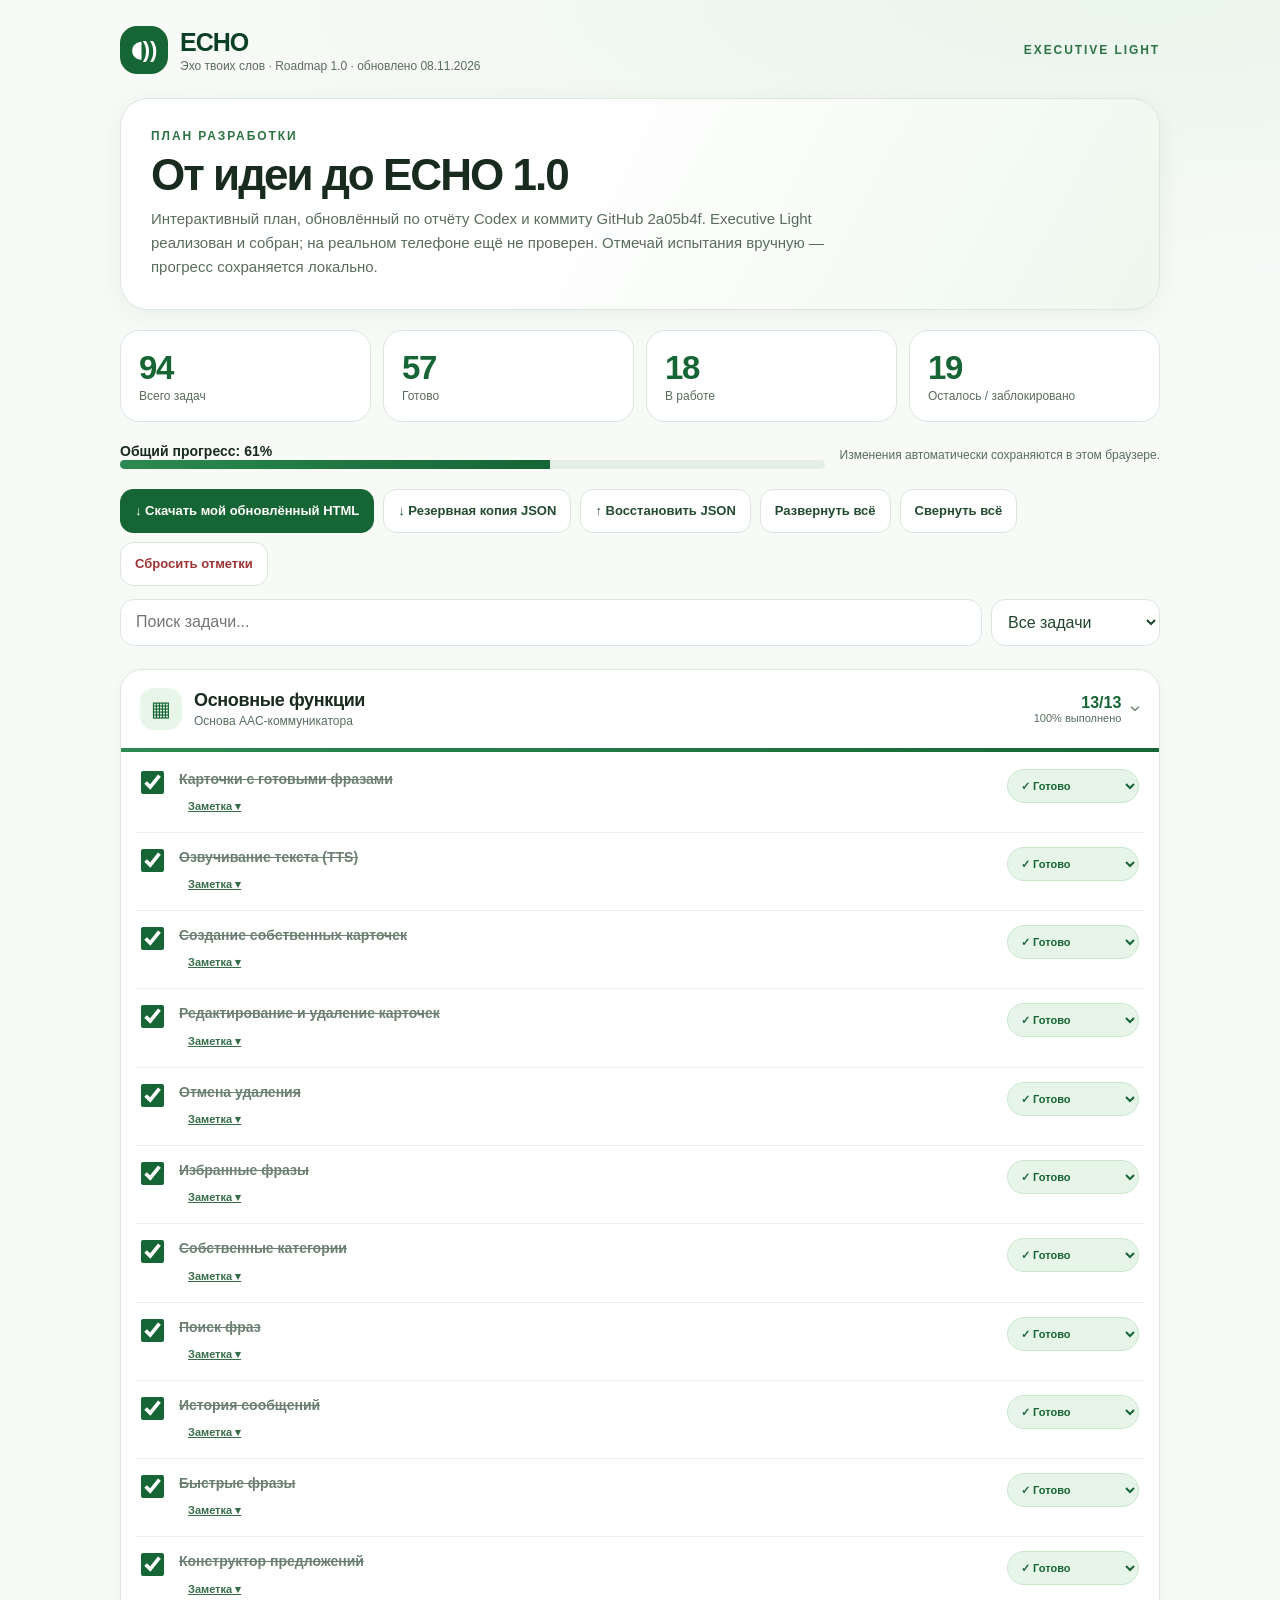
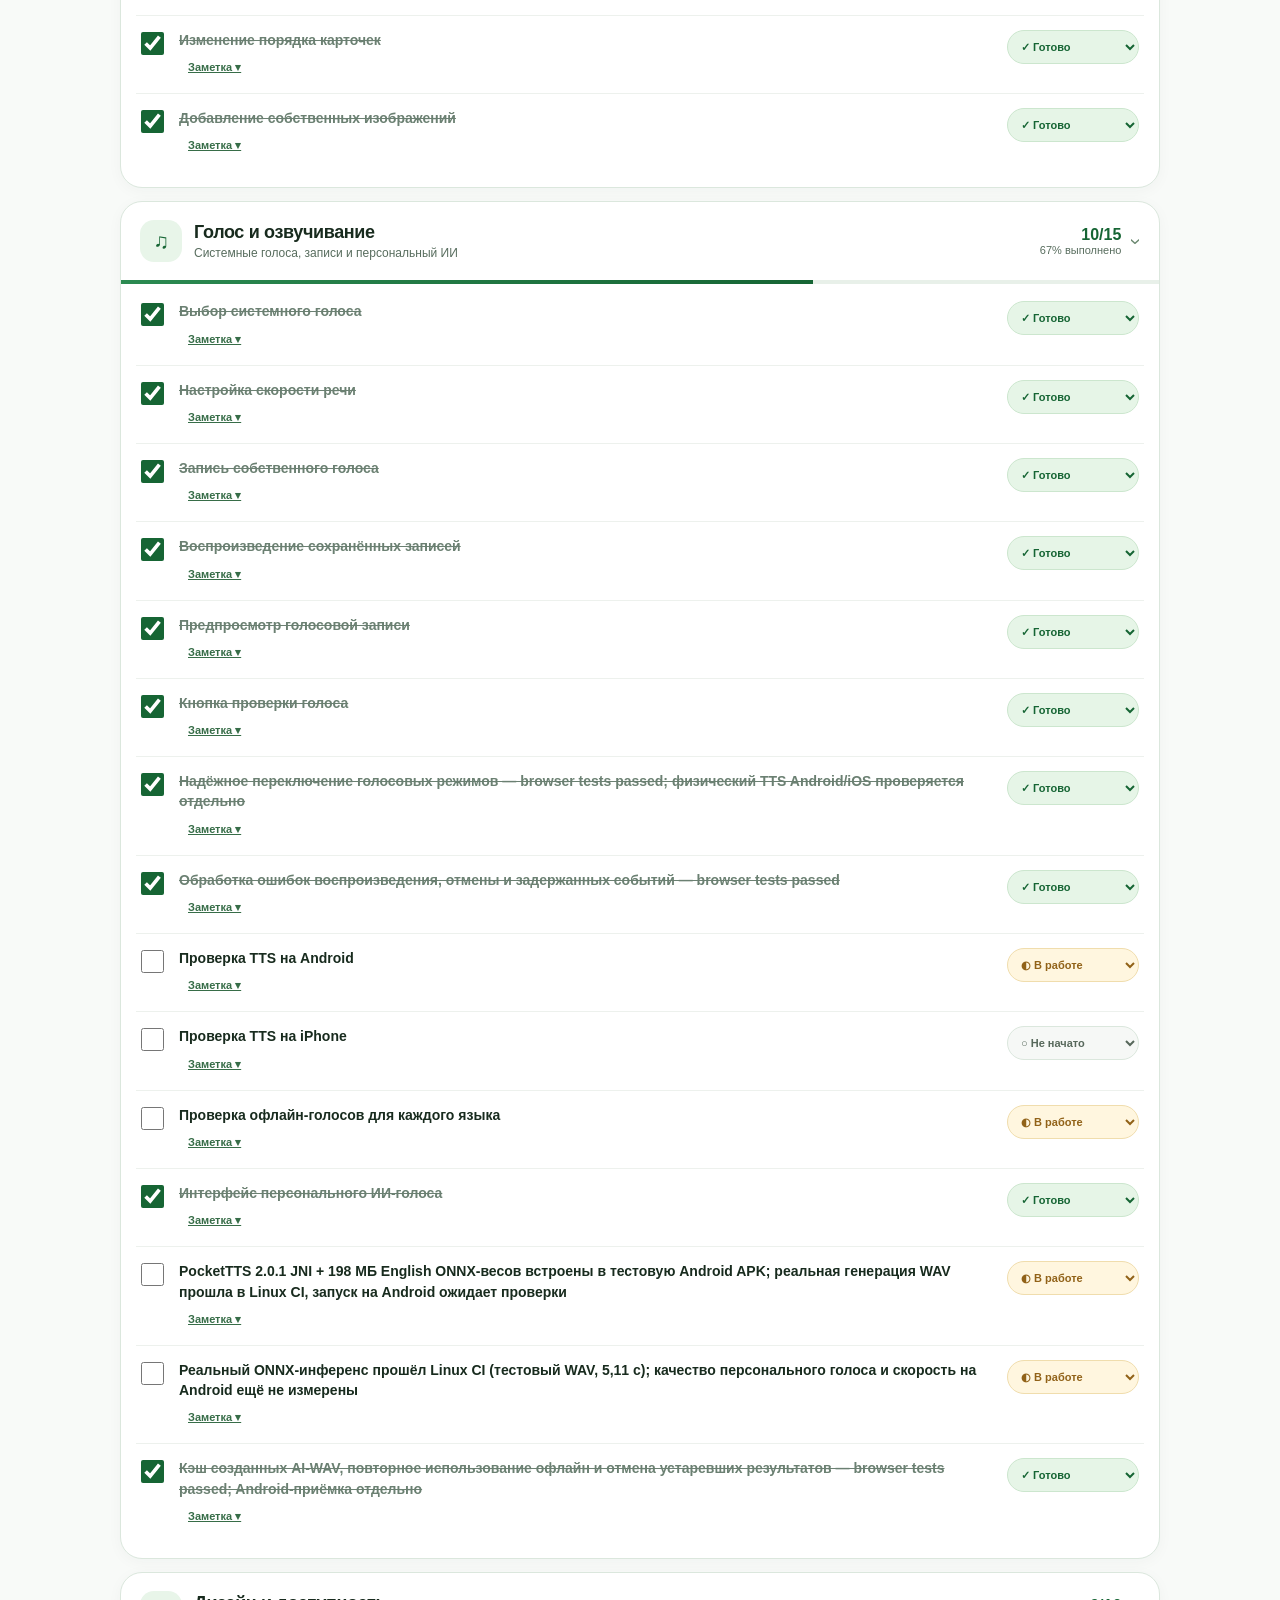
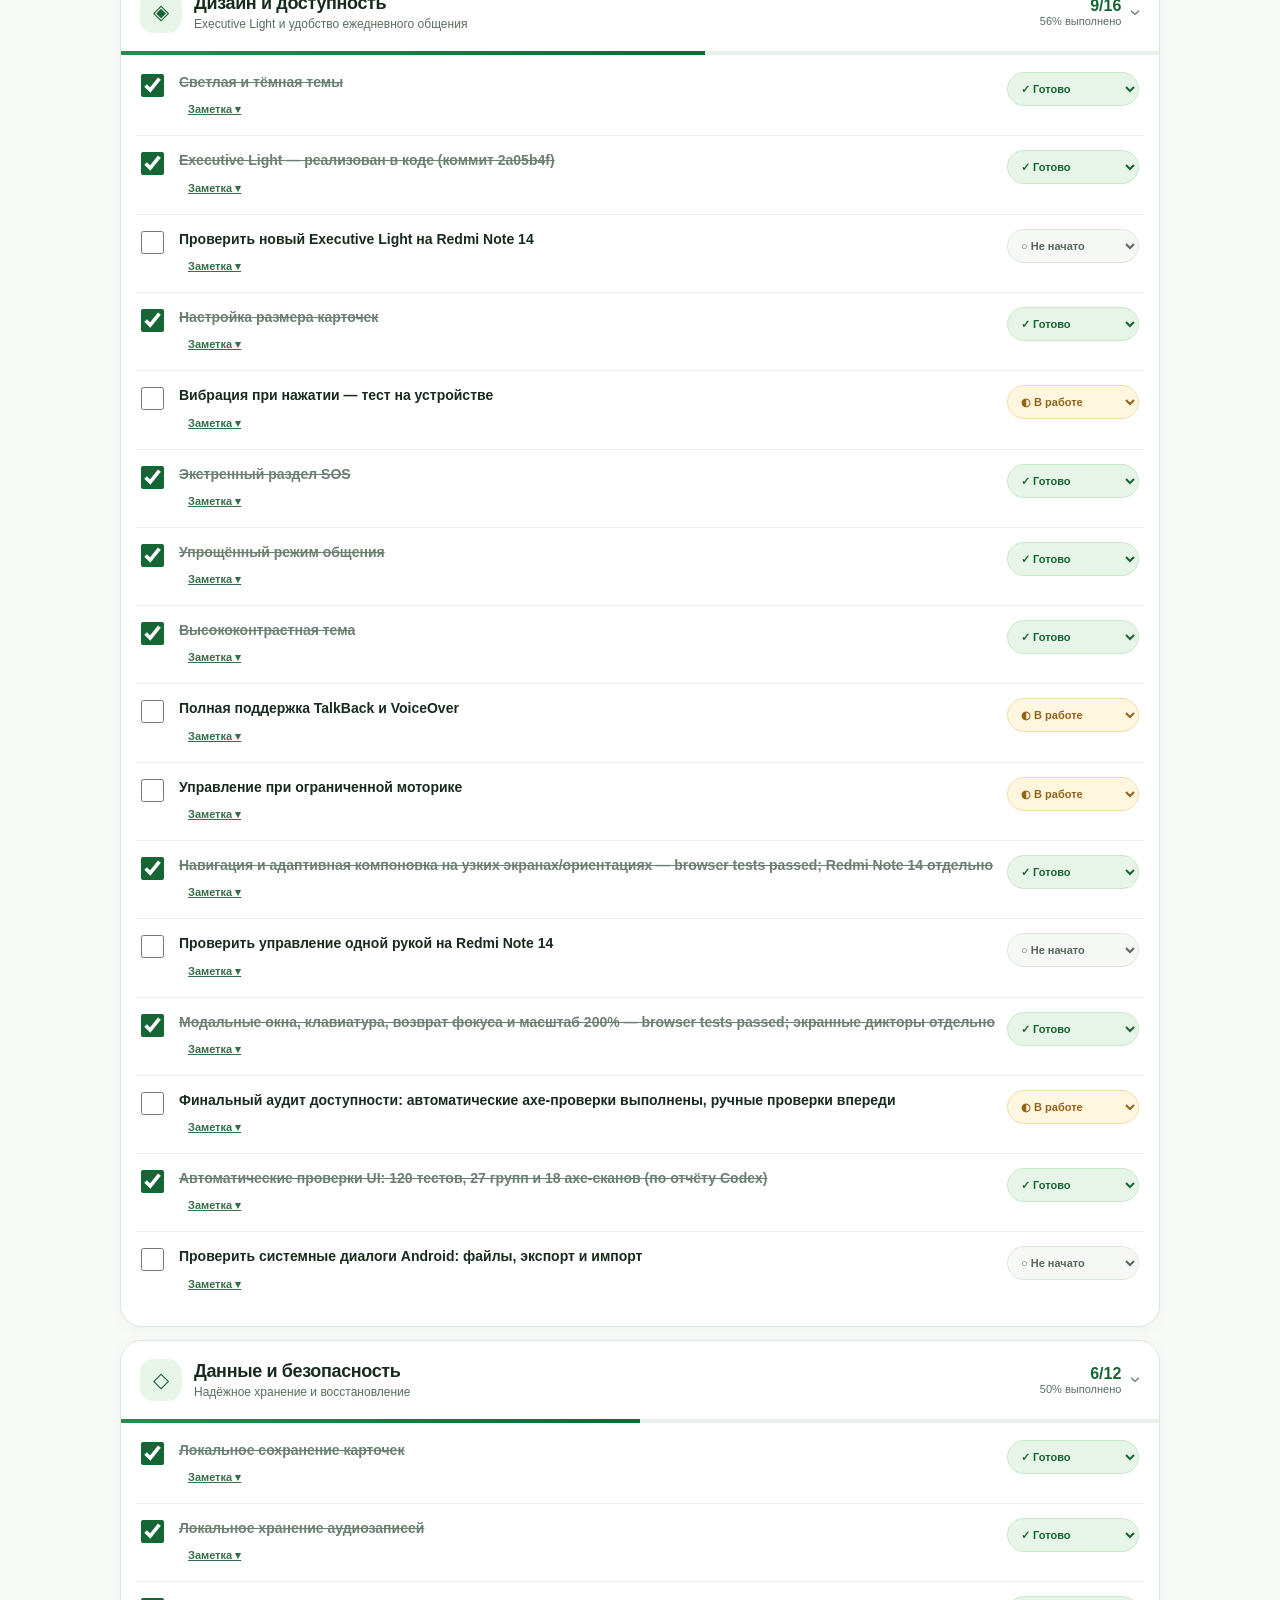
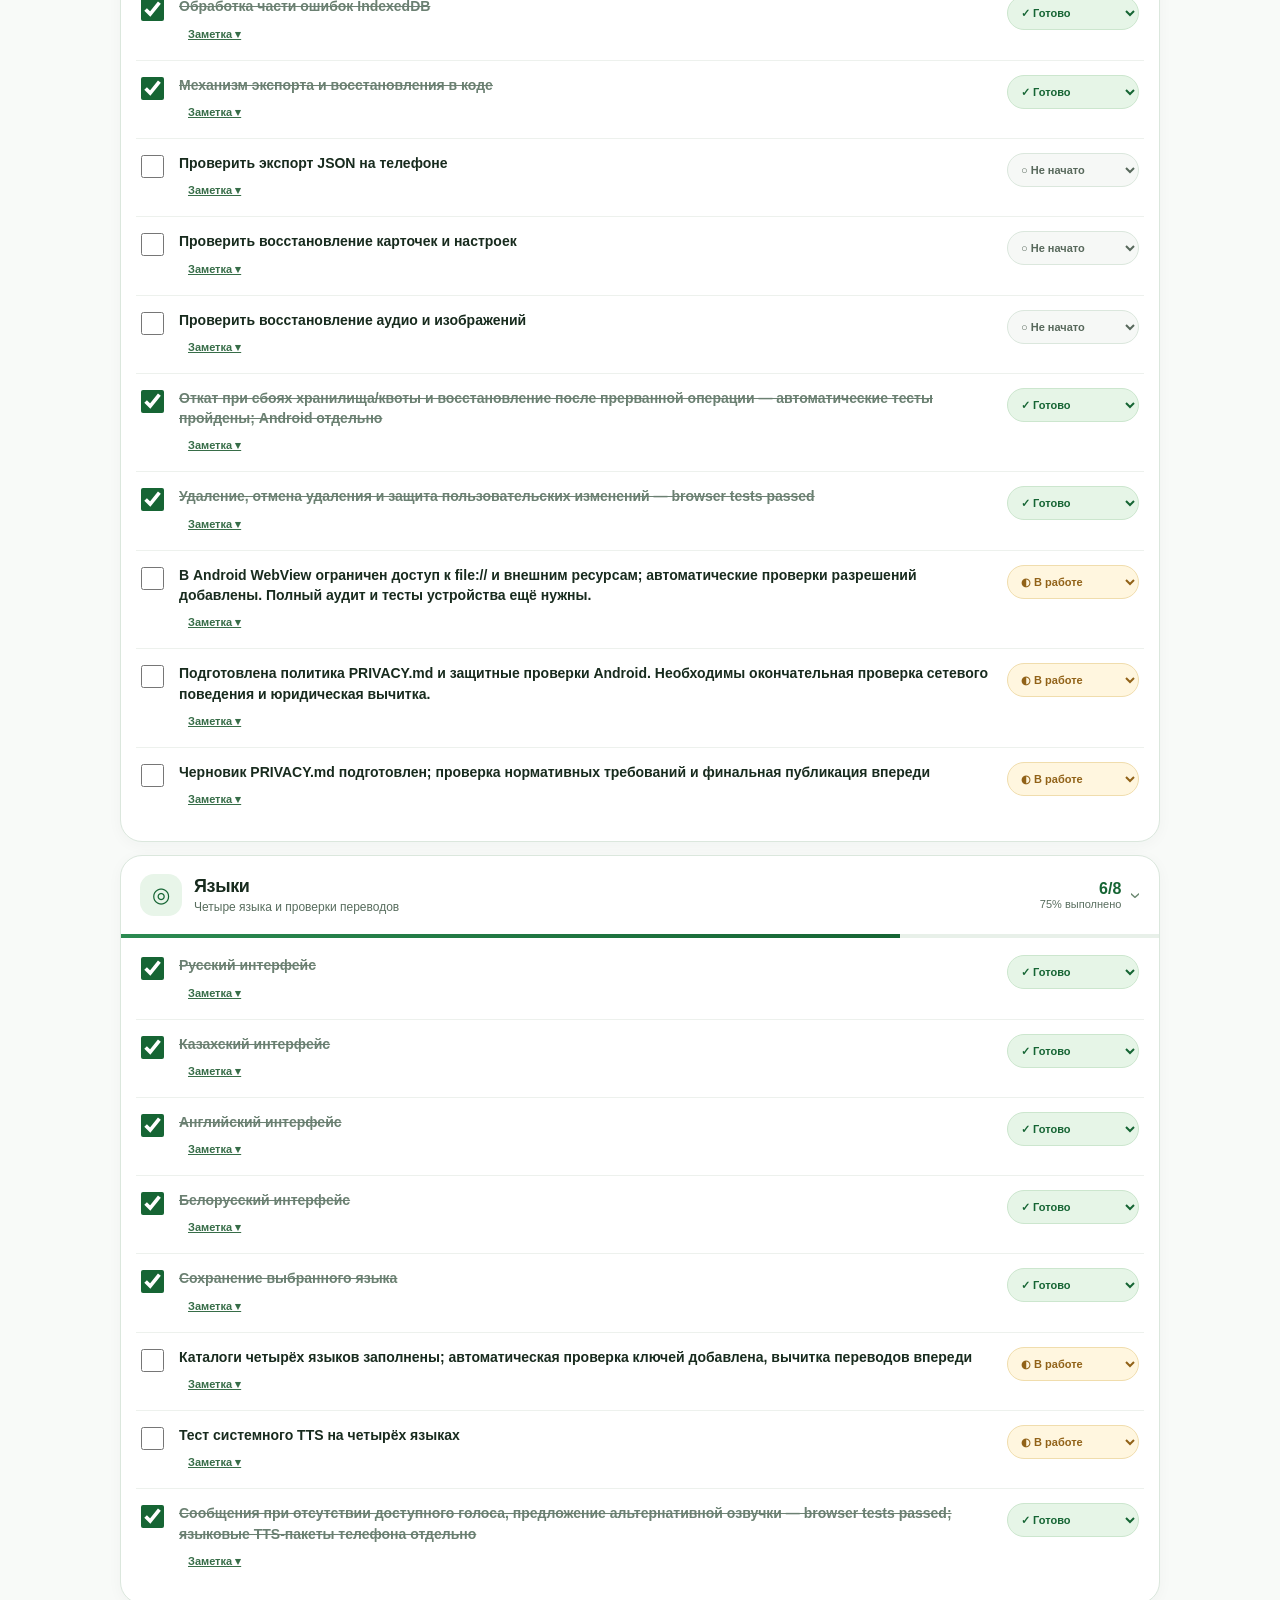
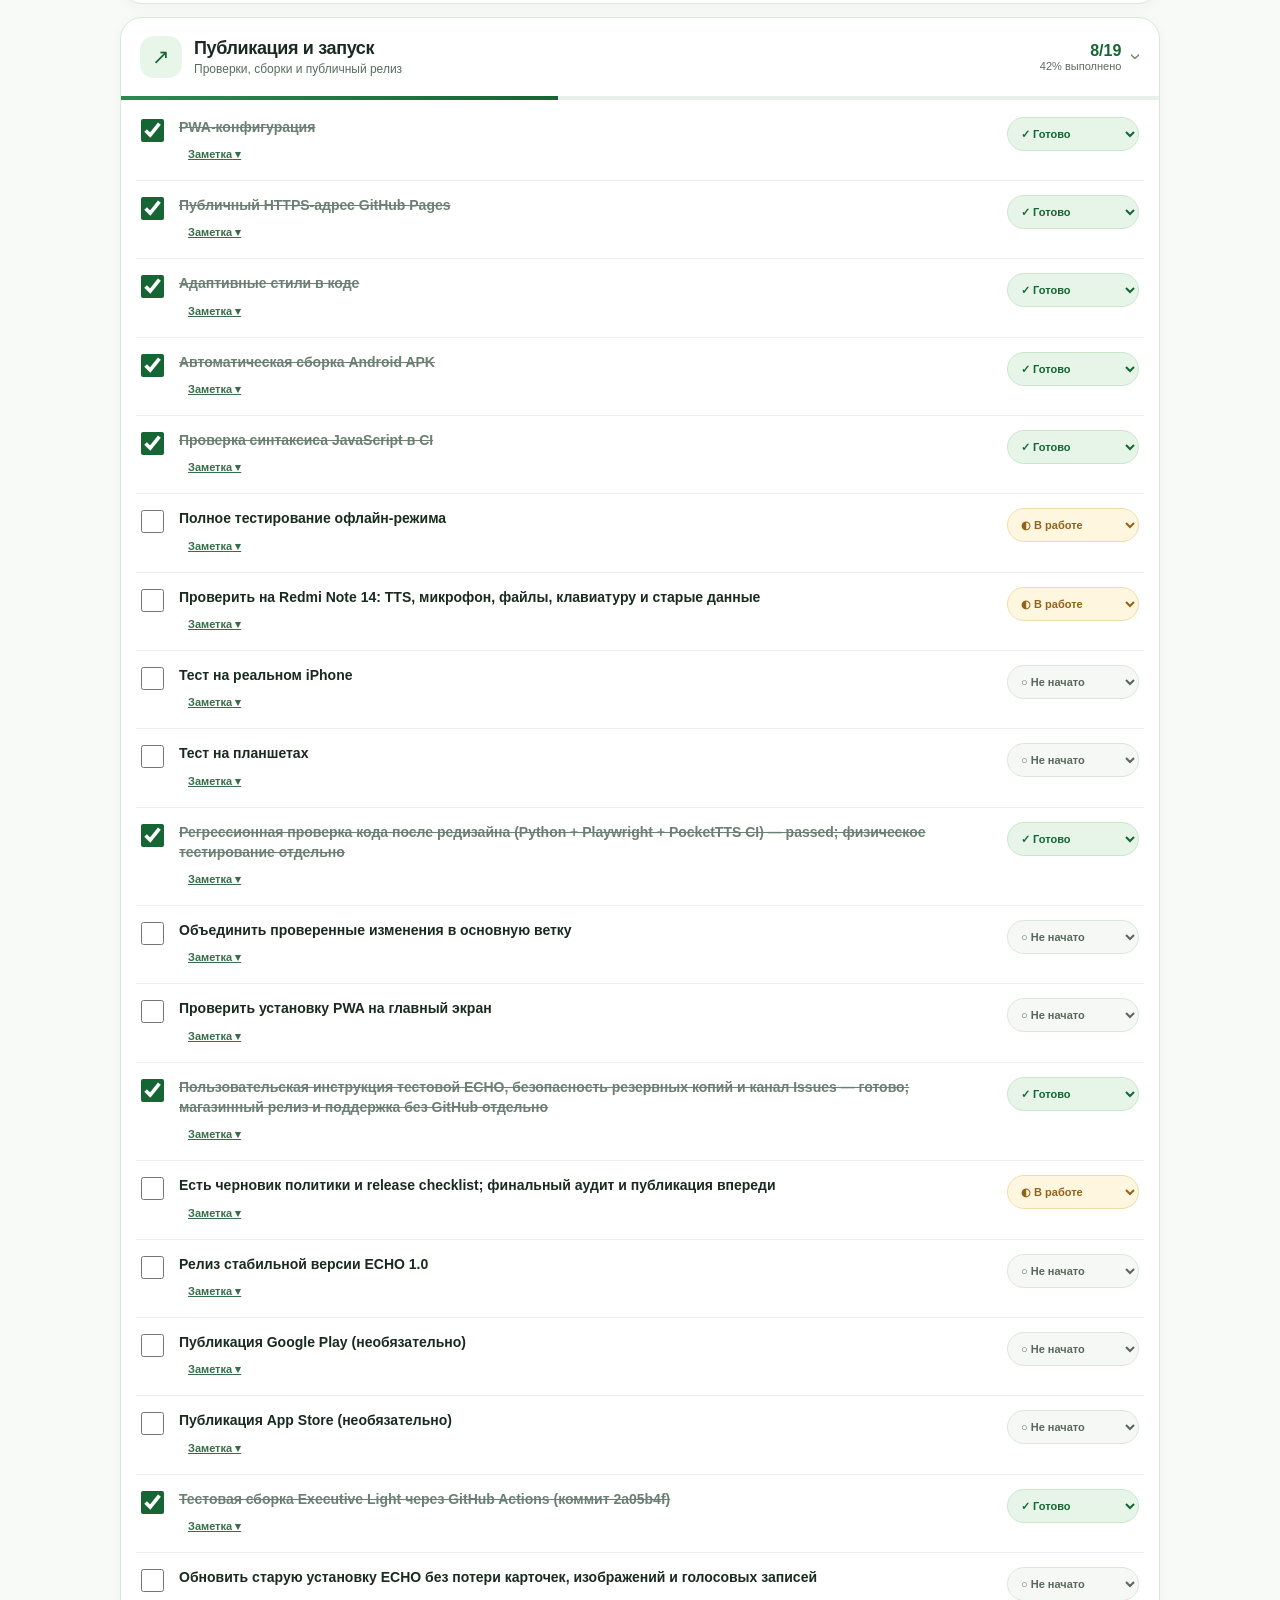
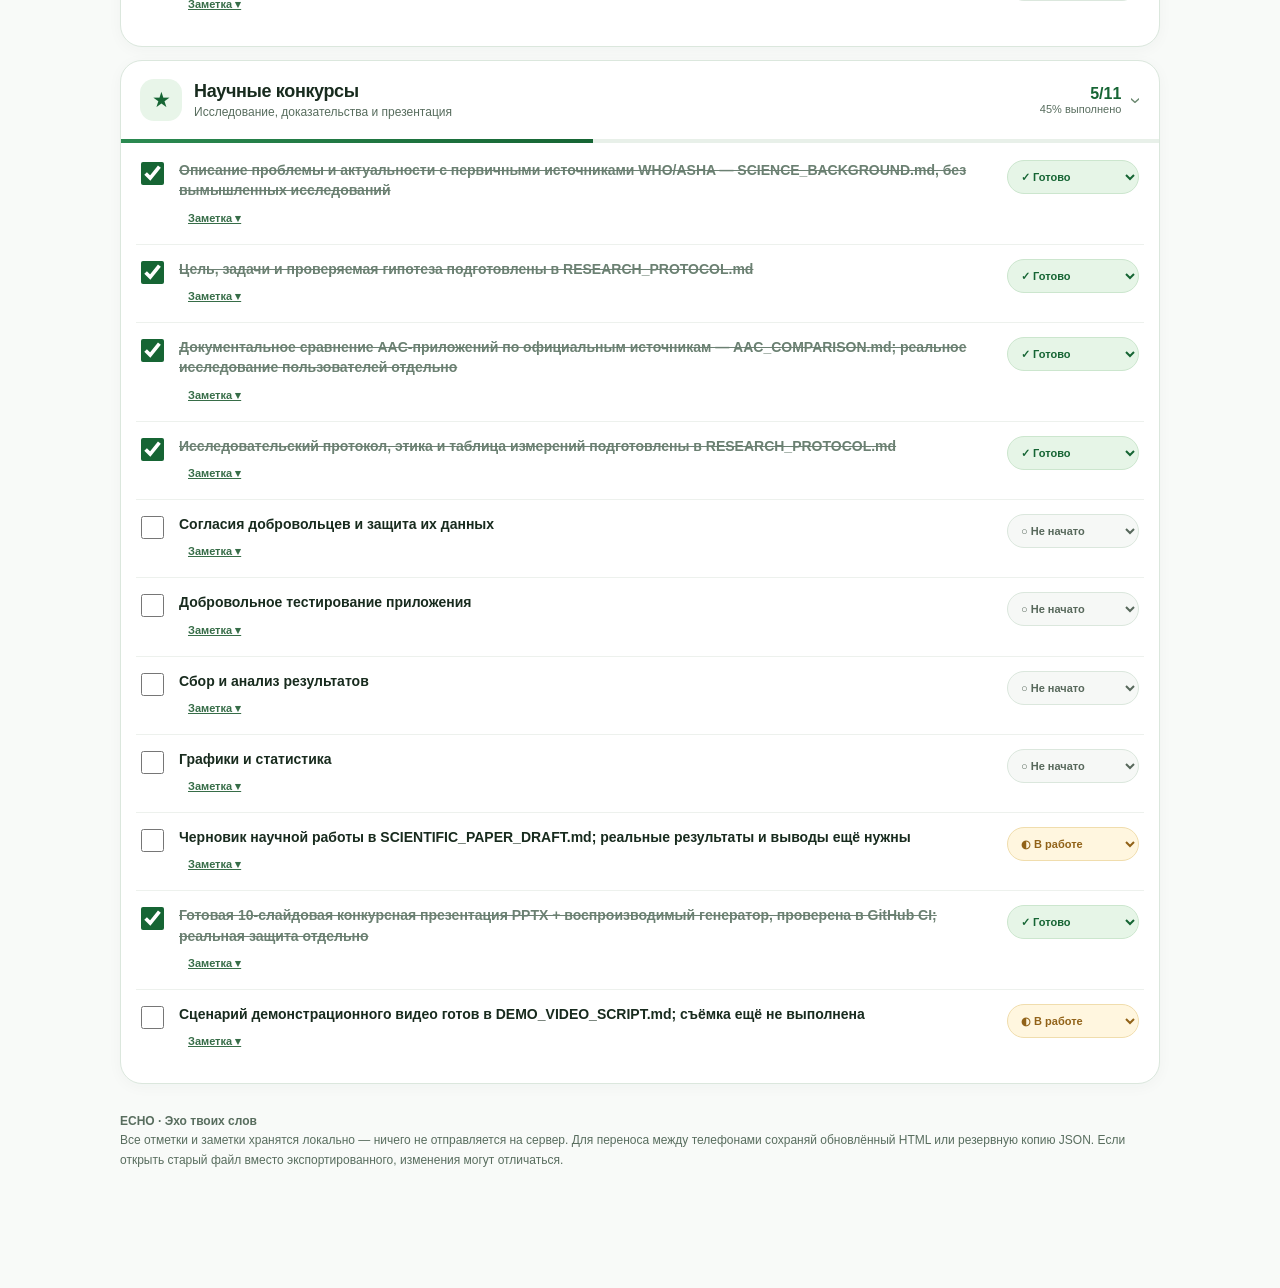
==== commit 94f715c5: "Reach 57/94 roadmap tasks with CI-backed scope and explicit device-acceptance boundaries" ====
--- a/ECHO_ROADMAP.html
+++ b/ECHO_ROADMAP.html
@@ -17,7 +17,7 @@
 <div class="filters"><input aria-label="Поиск задачи" class="search" id="search" placeholder="Поиск задачи..." type="search"/><select aria-label="Фильтр статуса" class="filter" id="filter"><option value="all">Все задачи</option><option value="done">✓ Готово</option><option value="partial">◐ В работе</option><option value="todo">○ Не начато</option><option value="blocked">! Заблокировано</option><option value="unfinished">Не завершены</option></select></div>
 <main id="sections"></main><p class="empty hide" id="empty">По этому запросу задач не найдено.</p>
 <footer class="footer"><b>ECHO · Эхо твоих слов</b><div>Все отметки и заметки хранятся локально — ничего не отправляется на сервер. Для переноса между телефонами сохраняй обновлённый HTML или резервную копию JSON. Если открыть старый файл вместо экспортированного, изменения могут отличаться.</div></footer>
-</div><script id="seed-data" type="application/json">[{"id":"core","title":"Основные функции","description":"Основа AAC-коммуникатора","icon":"layers","tasks":[{"id":"core_cards","title":"Карточки с готовыми фразами","initial":"done"},{"id":"core_tts","title":"Озвучивание текста (TTS)","initial":"done"},{"id":"core_create","title":"Создание собственных карточек","initial":"done"},{"id":"core_edit","title":"Редактирование и удаление карточек","initial":"done"},{"id":"core_undo","title":"Отмена удаления","initial":"done"},{"id":"core_faves","title":"Избранные фразы","initial":"done"},{"id":"core_cats","title":"Собственные категории","initial":"done"},{"id":"core_search","title":"Поиск фраз","initial":"done"},{"id":"core_history","title":"История сообщений","initial":"done"},{"id":"core_quick","title":"Быстрые фразы","initial":"done"},{"id":"core_composer","title":"Конструктор предложений","initial":"done"},{"id":"core_order","title":"Изменение порядка карточек","initial":"done"},{"id":"core_images","title":"Добавление собственных изображений","initial":"done"}]},{"id":"voice","title":"Голос и озвучивание","description":"Системные голоса, записи и персональный ИИ","icon":"audio","tasks":[{"id":"voice_select","title":"Выбор системного голоса","initial":"done"},{"id":"voice_speed","title":"Настройка скорости речи","initial":"done"},{"id":"voice_record","title":"Запись собственного голоса","initial":"done"},{"id":"voice_saved","title":"Воспроизведение сохранённых записей","initial":"done"},{"id":"voice_preview","title":"Предпросмотр голосовой записи","initial":"done"},{"id":"voice_test","title":"Кнопка проверки голоса","initial":"done"},{"id":"voice_switch","title":"Надёжное переключение между режимами","initial":"partial"},{"id":"voice_errors","title":"Обработка ошибок воспроизведения и отмены","initial":"partial"},{"id":"voice_android","title":"Проверка TTS на Android","initial":"partial"},{"id":"voice_ios","title":"Проверка TTS на iPhone","initial":"todo"},{"id":"voice_kk","title":"Проверка офлайн-голосов для каждого языка","initial":"partial"},{"id":"voice_ai_ui","title":"Интерфейс персонального ИИ-голоса","initial":"done"},{"id":"voice_ai_native","title":"PocketTTS 2.0.1 JNI + 198 МБ English ONNX-весов встроены в тестовую Android APK; реальная генерация WAV прошла в Linux CI, запуск на Android ожидает проверки","initial":"partial"},{"id":"voice_ai_quality","title":"Реальный ONNX-инференс прошёл Linux CI (тестовый WAV, 5,11 с); качество персонального голоса и скорость на Android ещё не измерены","initial":"partial"},{"id":"voice_cache","title":"После AI-генерации Android использует существующий локальный кэш WAV в IndexedDB. Проверка после перезапуска и в авиарежиме на устройстве впереди","initial":"partial"}]},{"id":"design","title":"Дизайн и доступность","description":"Executive Light и удобство ежедневного общения","icon":"palette","tasks":[{"id":"design_light","title":"Светлая и тёмная темы","initial":"done"},{"id":"design_exec","title":"Executive Light — реализован в коде (коммит 2a05b4f)","initial":"done"},{"id":"design_screen","title":"Проверить новый Executive Light на Redmi Note 14","initial":"todo"},{"id":"design_cards","title":"Настройка размера карточек","initial":"done"},{"id":"design_vibro","title":"Вибрация при нажатии — тест на устройстве","initial":"partial"},{"id":"design_sos","title":"Экстренный раздел SOS","initial":"done"},{"id":"design_simple","title":"Упрощённый режим общения","initial":"done"},{"id":"design_contrast","title":"Высококонтрастная тема","initial":"done"},{"id":"design_reader","title":"Полная поддержка TalkBack и VoiceOver","initial":"partial"},{"id":"design_motor","title":"Управление при ограниченной моторике","initial":"partial"},{"id":"design_nav","title":"Навигация на небольших экранах","initial":"partial"},{"id":"design_onehand","title":"Проверить управление одной рукой на Redmi Note 14","initial":"todo"},{"id":"design_keyboard","title":"Модальные окна и экранная клавиатура","initial":"partial"},{"id":"design_audit","title":"Финальный аудит доступности: автоматические axe-проверки выполнены, ручные проверки впереди","initial":"partial"},{"id":"design_ui_tests","title":"Автоматические проверки UI: 120 тестов, 27 групп и 18 axe-сканов (по отчёту Codex)","initial":"done"},{"id":"design_system_dialogs","title":"Проверить системные диалоги Android: файлы, экспорт и импорт","initial":"todo"}]},{"id":"data","title":"Данные и безопасность","description":"Надёжное хранение и восстановление","icon":"shield","tasks":[{"id":"data_local","title":"Локальное сохранение карточек","initial":"done"},{"id":"data_audio","title":"Локальное хранение аудиозаписей","initial":"done"},{"id":"data_errors","title":"Обработка части ошибок IndexedDB","initial":"done"},{"id":"data_backup_code","title":"Механизм экспорта и восстановления в коде","initial":"done"},{"id":"data_export_test","title":"Проверить экспорт JSON на телефоне","initial":"todo"},{"id":"data_import_test","title":"Проверить восстановление карточек и настроек","initial":"todo"},{"id":"data_audio_test","title":"Проверить восстановление аудио и изображений","initial":"todo"},{"id":"data_failure","title":"Проверить восстановление после сбоя или нехватки памяти","initial":"todo"},{"id":"data_deletion","title":"Защита от случайного удаления и отмена","initial":"partial"},{"id":"data_security","title":"В Android WebView ограничен доступ к file:// и внешним ресурсам; автоматические проверки разрешений добавлены. Полный аудит и тесты устройства ещё нужны.","initial":"partial"},{"id":"data_privacy","title":"Подготовлена политика PRIVACY.md и защитные проверки Android. Необходимы окончательная проверка сетевого поведения и юридическая вычитка.","initial":"partial"},{"id":"data_policy","title":"Черновик PRIVACY.md подготовлен; проверка нормативных требований и финальная публикация впереди","initial":"partial"}]},{"id":"languages","title":"Языки","description":"Четыре языка и проверки переводов","icon":"globe","tasks":[{"id":"lang_ru","title":"Русский интерфейс","initial":"done"},{"id":"lang_kk","title":"Казахский интерфейс","initial":"done"},{"id":"lang_en","title":"Английский интерфейс","initial":"done"},{"id":"lang_be","title":"Белорусский интерфейс","initial":"done"},{"id":"lang_switch","title":"Сохранение выбранного языка","initial":"done"},{"id":"lang_review","title":"Каталоги четырёх языков заполнены; автоматическая проверка ключей добавлена, вычитка переводов впереди","initial":"partial"},{"id":"lang_tts","title":"Тест системного TTS на четырёх языках","initial":"partial"},{"id":"lang_voice_fallback","title":"Понятное сообщение при отсутствии голоса","initial":"partial"}]},{"id":"release","title":"Публикация и запуск","description":"Проверки, сборки и публичный релиз","icon":"rocket","tasks":[{"id":"rel_pwa","title":"PWA-конфигурация","initial":"done"},{"id":"rel_pages","title":"Публичный HTTPS-адрес GitHub Pages","initial":"done"},{"id":"rel_responsive","title":"Адаптивные стили в коде","initial":"done"},{"id":"rel_ci","title":"Автоматическая сборка Android APK","initial":"done"},{"id":"rel_js","title":"Проверка синтаксиса JavaScript в CI","initial":"done"},{"id":"rel_offline","title":"Полное тестирование офлайн-режима","initial":"partial"},{"id":"rel_android","title":"Проверить на Redmi Note 14: TTS, микрофон, файлы, клавиатуру и старые данные","initial":"partial"},{"id":"rel_iphone","title":"Тест на реальном iPhone","initial":"todo"},{"id":"rel_tablet","title":"Тест на планшетах","initial":"todo"},{"id":"rel_regression","title":"Регрессия после редизайна: автоматические тесты пройдены по отчёту Codex, реальная проверка впереди","initial":"partial"},{"id":"rel_merge","title":"Объединить проверенные изменения в основную ветку","initial":"todo"},{"id":"rel_home","title":"Проверить установку PWA на главный экран","initial":"todo"},{"id":"rel_docs","title":"Подготовлена USER_GUIDE.md с инструкциями по речи, карточкам, записям и резервным копиям. Перед выпуском нужна проверка текста на телефоне и контакты поддержки.","initial":"partial"},{"id":"rel_privacy","title":"Есть черновик политики и release checklist; финальный аудит и публикация впереди","initial":"partial"},{"id":"rel_stable","title":"Релиз стабильной версии ECHO 1.0","initial":"todo"},{"id":"rel_play","title":"Публикация Google Play (необязательно)","initial":"todo"},{"id":"rel_appstore","title":"Публикация App Store (необязательно)","initial":"todo"},{"id":"rel_actions_exec","title":"Тестовая сборка Executive Light через GitHub Actions (коммит 2a05b4f)","initial":"done"},{"id":"rel_update_existing","title":"Обновить старую установку ECHO без потери карточек, изображений и голосовых записей","initial":"todo"}]},{"id":"science","title":"Научные конкурсы","description":"Исследование, доказательства и презентация","icon":"trophy","tasks":[{"id":"sci_problem","title":"Описание и актуальность подготовлены как научный черновик; доказательства и источники ещё нужны","initial":"partial"},{"id":"sci_goals","title":"Цель, задачи и проверяемая гипотеза подготовлены в RESEARCH_PROTOCOL.md","initial":"done"},{"id":"sci_compare","title":"Анализ официальных описаний AAC-приложений подготовлен в AAC_COMPARISON.md; практическое сравнение впереди","initial":"partial"},{"id":"sci_plan","title":"Исследовательский протокол, этика и таблица измерений подготовлены в RESEARCH_PROTOCOL.md","initial":"done"},{"id":"sci_ethics","title":"Согласия добровольцев и защита их данных","initial":"todo"},{"id":"sci_users","title":"Добровольное тестирование приложения","initial":"todo"},{"id":"sci_results","title":"Сбор и анализ результатов","initial":"todo"},{"id":"sci_stats","title":"Графики и статистика","initial":"todo"},{"id":"sci_paper","title":"Черновик научной работы в SCIENTIFIC_PAPER_DRAFT.md; реальные результаты и выводы ещё нужны","initial":"partial"},{"id":"sci_slides","title":"Текстовая структура 10 слайдов готова в COMPETITION_PRESENTATION.md; презентацию нужно оформить","initial":"partial"},{"id":"sci_video","title":"Сценарий демонстрационного видео готов в DEMO_VIDEO_SCRIPT.md; съёмка ещё не выполнена","initial":"partial"}]}]</script><script id="checkpoint" type="application/json">{}</script>
+</div><script id="seed-data" type="application/json">[{"id":"core","title":"Основные функции","description":"Основа AAC-коммуникатора","icon":"layers","tasks":[{"id":"core_cards","title":"Карточки с готовыми фразами","initial":"done"},{"id":"core_tts","title":"Озвучивание текста (TTS)","initial":"done"},{"id":"core_create","title":"Создание собственных карточек","initial":"done"},{"id":"core_edit","title":"Редактирование и удаление карточек","initial":"done"},{"id":"core_undo","title":"Отмена удаления","initial":"done"},{"id":"core_faves","title":"Избранные фразы","initial":"done"},{"id":"core_cats","title":"Собственные категории","initial":"done"},{"id":"core_search","title":"Поиск фраз","initial":"done"},{"id":"core_history","title":"История сообщений","initial":"done"},{"id":"core_quick","title":"Быстрые фразы","initial":"done"},{"id":"core_composer","title":"Конструктор предложений","initial":"done"},{"id":"core_order","title":"Изменение порядка карточек","initial":"done"},{"id":"core_images","title":"Добавление собственных изображений","initial":"done"}]},{"id":"voice","title":"Голос и озвучивание","description":"Системные голоса, записи и персональный ИИ","icon":"audio","tasks":[{"id":"voice_select","title":"Выбор системного голоса","initial":"done"},{"id":"voice_speed","title":"Настройка скорости речи","initial":"done"},{"id":"voice_record","title":"Запись собственного голоса","initial":"done"},{"id":"voice_saved","title":"Воспроизведение сохранённых записей","initial":"done"},{"id":"voice_preview","title":"Предпросмотр голосовой записи","initial":"done"},{"id":"voice_test","title":"Кнопка проверки голоса","initial":"done"},{"id":"voice_switch","title":"Надёжное переключение голосовых режимов — browser tests passed; физический TTS Android/iOS проверяется отдельно","initial":"done"},{"id":"voice_errors","title":"Обработка ошибок воспроизведения, отмены и задержанных событий — browser tests passed","initial":"done"},{"id":"voice_android","title":"Проверка TTS на Android","initial":"partial"},{"id":"voice_ios","title":"Проверка TTS на iPhone","initial":"todo"},{"id":"voice_kk","title":"Проверка офлайн-голосов для каждого языка","initial":"partial"},{"id":"voice_ai_ui","title":"Интерфейс персонального ИИ-голоса","initial":"done"},{"id":"voice_ai_native","title":"PocketTTS 2.0.1 JNI + 198 МБ English ONNX-весов встроены в тестовую Android APK; реальная генерация WAV прошла в Linux CI, запуск на Android ожидает проверки","initial":"partial"},{"id":"voice_ai_quality","title":"Реальный ONNX-инференс прошёл Linux CI (тестовый WAV, 5,11 с); качество персонального голоса и скорость на Android ещё не измерены","initial":"partial"},{"id":"voice_cache","title":"Кэш созданных AI-WAV, повторное использование офлайн и отмена устаревших результатов — browser tests passed; Android-приёмка отдельно","initial":"done"}]},{"id":"design","title":"Дизайн и доступность","description":"Executive Light и удобство ежедневного общения","icon":"palette","tasks":[{"id":"design_light","title":"Светлая и тёмная темы","initial":"done"},{"id":"design_exec","title":"Executive Light — реализован в коде (коммит 2a05b4f)","initial":"done"},{"id":"design_screen","title":"Проверить новый Executive Light на Redmi Note 14","initial":"todo"},{"id":"design_cards","title":"Настройка размера карточек","initial":"done"},{"id":"design_vibro","title":"Вибрация при нажатии — тест на устройстве","initial":"partial"},{"id":"design_sos","title":"Экстренный раздел SOS","initial":"done"},{"id":"design_simple","title":"Упрощённый режим общения","initial":"done"},{"id":"design_contrast","title":"Высококонтрастная тема","initial":"done"},{"id":"design_reader","title":"Полная поддержка TalkBack и VoiceOver","initial":"partial"},{"id":"design_motor","title":"Управление при ограниченной моторике","initial":"partial"},{"id":"design_nav","title":"Навигация и адаптивная компоновка на узких экранах/ориентациях — browser tests passed; Redmi Note 14 отдельно","initial":"done"},{"id":"design_onehand","title":"Проверить управление одной рукой на Redmi Note 14","initial":"todo"},{"id":"design_keyboard","title":"Модальные окна, клавиатура, возврат фокуса и масштаб 200% — browser tests passed; экранные дикторы отдельно","initial":"done"},{"id":"design_audit","title":"Финальный аудит доступности: автоматические axe-проверки выполнены, ручные проверки впереди","initial":"partial"},{"id":"design_ui_tests","title":"Автоматические проверки UI: 120 тестов, 27 групп и 18 axe-сканов (по отчёту Codex)","initial":"done"},{"id":"design_system_dialogs","title":"Проверить системные диалоги Android: файлы, экспорт и импорт","initial":"todo"}]},{"id":"data","title":"Данные и безопасность","description":"Надёжное хранение и восстановление","icon":"shield","tasks":[{"id":"data_local","title":"Локальное сохранение карточек","initial":"done"},{"id":"data_audio","title":"Локальное хранение аудиозаписей","initial":"done"},{"id":"data_errors","title":"Обработка части ошибок IndexedDB","initial":"done"},{"id":"data_backup_code","title":"Механизм экспорта и восстановления в коде","initial":"done"},{"id":"data_export_test","title":"Проверить экспорт JSON на телефоне","initial":"todo"},{"id":"data_import_test","title":"Проверить восстановление карточек и настроек","initial":"todo"},{"id":"data_audio_test","title":"Проверить восстановление аудио и изображений","initial":"todo"},{"id":"data_failure","title":"Откат при сбоях хранилища/квоты и восстановление после прерванной операции — автоматические тесты пройдены; Android отдельно","initial":"done"},{"id":"data_deletion","title":"Удаление, отмена удаления и защита пользовательских изменений — browser tests passed","initial":"done"},{"id":"data_security","title":"В Android WebView ограничен доступ к file:// и внешним ресурсам; автоматические проверки разрешений добавлены. Полный аудит и тесты устройства ещё нужны.","initial":"partial"},{"id":"data_privacy","title":"Подготовлена политика PRIVACY.md и защитные проверки Android. Необходимы окончательная проверка сетевого поведения и юридическая вычитка.","initial":"partial"},{"id":"data_policy","title":"Черновик PRIVACY.md подготовлен; проверка нормативных требований и финальная публикация впереди","initial":"partial"}]},{"id":"languages","title":"Языки","description":"Четыре языка и проверки переводов","icon":"globe","tasks":[{"id":"lang_ru","title":"Русский интерфейс","initial":"done"},{"id":"lang_kk","title":"Казахский интерфейс","initial":"done"},{"id":"lang_en","title":"Английский интерфейс","initial":"done"},{"id":"lang_be","title":"Белорусский интерфейс","initial":"done"},{"id":"lang_switch","title":"Сохранение выбранного языка","initial":"done"},{"id":"lang_review","title":"Каталоги четырёх языков заполнены; автоматическая проверка ключей добавлена, вычитка переводов впереди","initial":"partial"},{"id":"lang_tts","title":"Тест системного TTS на четырёх языках","initial":"partial"},{"id":"lang_voice_fallback","title":"Сообщения при отсутствии доступного голоса, предложение альтернативной озвучки — browser tests passed; языковые TTS-пакеты телефона отдельно","initial":"done"}]},{"id":"release","title":"Публикация и запуск","description":"Проверки, сборки и публичный релиз","icon":"rocket","tasks":[{"id":"rel_pwa","title":"PWA-конфигурация","initial":"done"},{"id":"rel_pages","title":"Публичный HTTPS-адрес GitHub Pages","initial":"done"},{"id":"rel_responsive","title":"Адаптивные стили в коде","initial":"done"},{"id":"rel_ci","title":"Автоматическая сборка Android APK","initial":"done"},{"id":"rel_js","title":"Проверка синтаксиса JavaScript в CI","initial":"done"},{"id":"rel_offline","title":"Полное тестирование офлайн-режима","initial":"partial"},{"id":"rel_android","title":"Проверить на Redmi Note 14: TTS, микрофон, файлы, клавиатуру и старые данные","initial":"partial"},{"id":"rel_iphone","title":"Тест на реальном iPhone","initial":"todo"},{"id":"rel_tablet","title":"Тест на планшетах","initial":"todo"},{"id":"rel_regression","title":"Регрессионная проверка кода после редизайна (Python + Playwright + PocketTTS CI) — passed; физическое тестирование отдельно","initial":"done"},{"id":"rel_merge","title":"Объединить проверенные изменения в основную ветку","initial":"todo"},{"id":"rel_home","title":"Проверить установку PWA на главный экран","initial":"todo"},{"id":"rel_docs","title":"Пользовательская инструкция тестовой ECHO, безопасность резервных копий и канал Issues — готово; магазинный релиз и поддержка без GitHub отдельно","initial":"done"},{"id":"rel_privacy","title":"Есть черновик политики и release checklist; финальный аудит и публикация впереди","initial":"partial"},{"id":"rel_stable","title":"Релиз стабильной версии ECHO 1.0","initial":"todo"},{"id":"rel_play","title":"Публикация Google Play (необязательно)","initial":"todo"},{"id":"rel_appstore","title":"Публикация App Store (необязательно)","initial":"todo"},{"id":"rel_actions_exec","title":"Тестовая сборка Executive Light через GitHub Actions (коммит 2a05b4f)","initial":"done"},{"id":"rel_update_existing","title":"Обновить старую установку ECHO без потери карточек, изображений и голосовых записей","initial":"todo"}]},{"id":"science","title":"Научные конкурсы","description":"Исследование, доказательства и презентация","icon":"trophy","tasks":[{"id":"sci_problem","title":"Описание проблемы и актуальности с первичными источниками WHO/ASHA — SCIENCE_BACKGROUND.md, без вымышленных исследований","initial":"done"},{"id":"sci_goals","title":"Цель, задачи и проверяемая гипотеза подготовлены в RESEARCH_PROTOCOL.md","initial":"done"},{"id":"sci_compare","title":"Документальное сравнение AAC-приложений по официальным источникам — AAC_COMPARISON.md; реальное исследование пользователей отдельно","initial":"done"},{"id":"sci_plan","title":"Исследовательский протокол, этика и таблица измерений подготовлены в RESEARCH_PROTOCOL.md","initial":"done"},{"id":"sci_ethics","title":"Согласия добровольцев и защита их данных","initial":"todo"},{"id":"sci_users","title":"Добровольное тестирование приложения","initial":"todo"},{"id":"sci_results","title":"Сбор и анализ результатов","initial":"todo"},{"id":"sci_stats","title":"Графики и статистика","initial":"todo"},{"id":"sci_paper","title":"Черновик научной работы в SCIENTIFIC_PAPER_DRAFT.md; реальные результаты и выводы ещё нужны","initial":"partial"},{"id":"sci_slides","title":"Готовая 10-слайдовая конкурсная презентация PPTX + воспроизводимый генератор, проверена в GitHub CI; реальная защита отдельно","initial":"done"},{"id":"sci_video","title":"Сценарий демонстрационного видео готов в DEMO_VIDEO_SCRIPT.md; съёмка ещё не выполнена","initial":"partial"}]}]</script><script id="checkpoint" type="application/json">{}</script>
 <script>
 (function(){'use strict';
 const sections=JSON.parse(document.getElementById('seed-data').textContent), version='echo-roadmap-v1-executive-nov08';
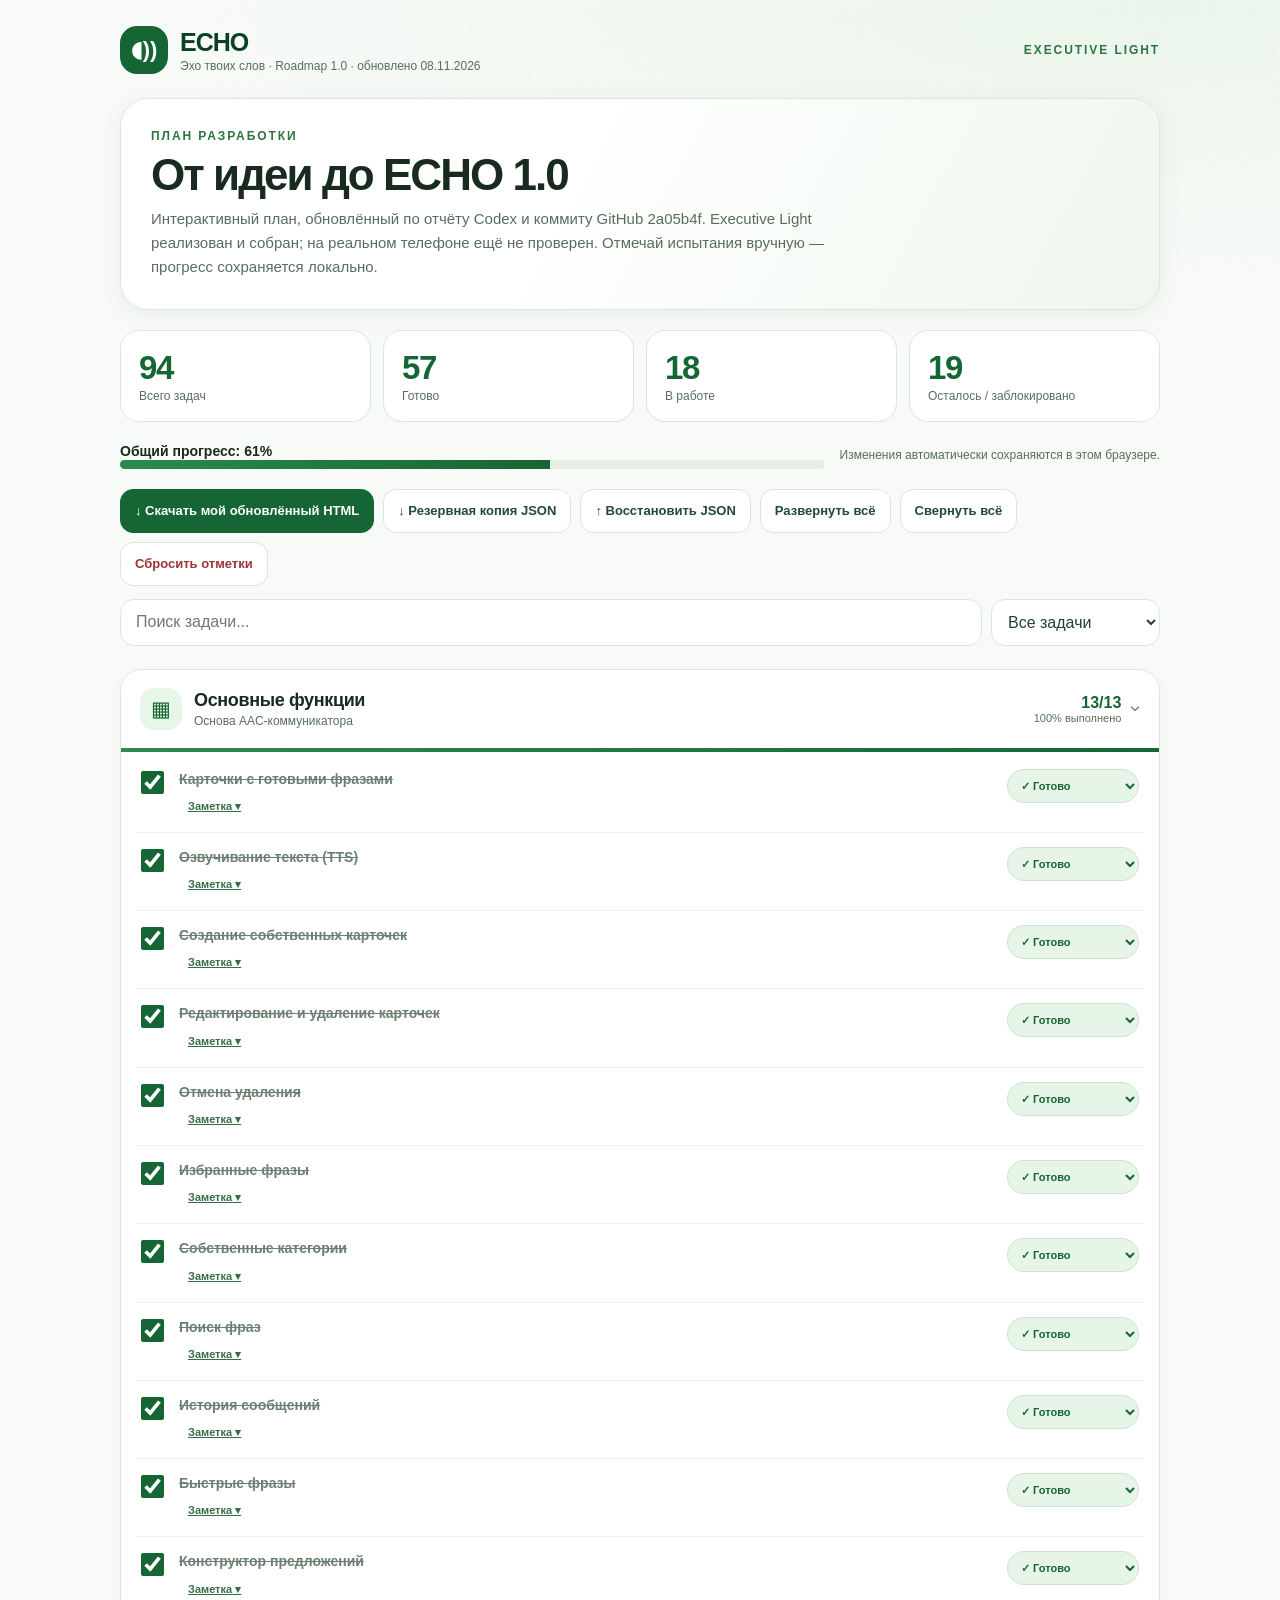
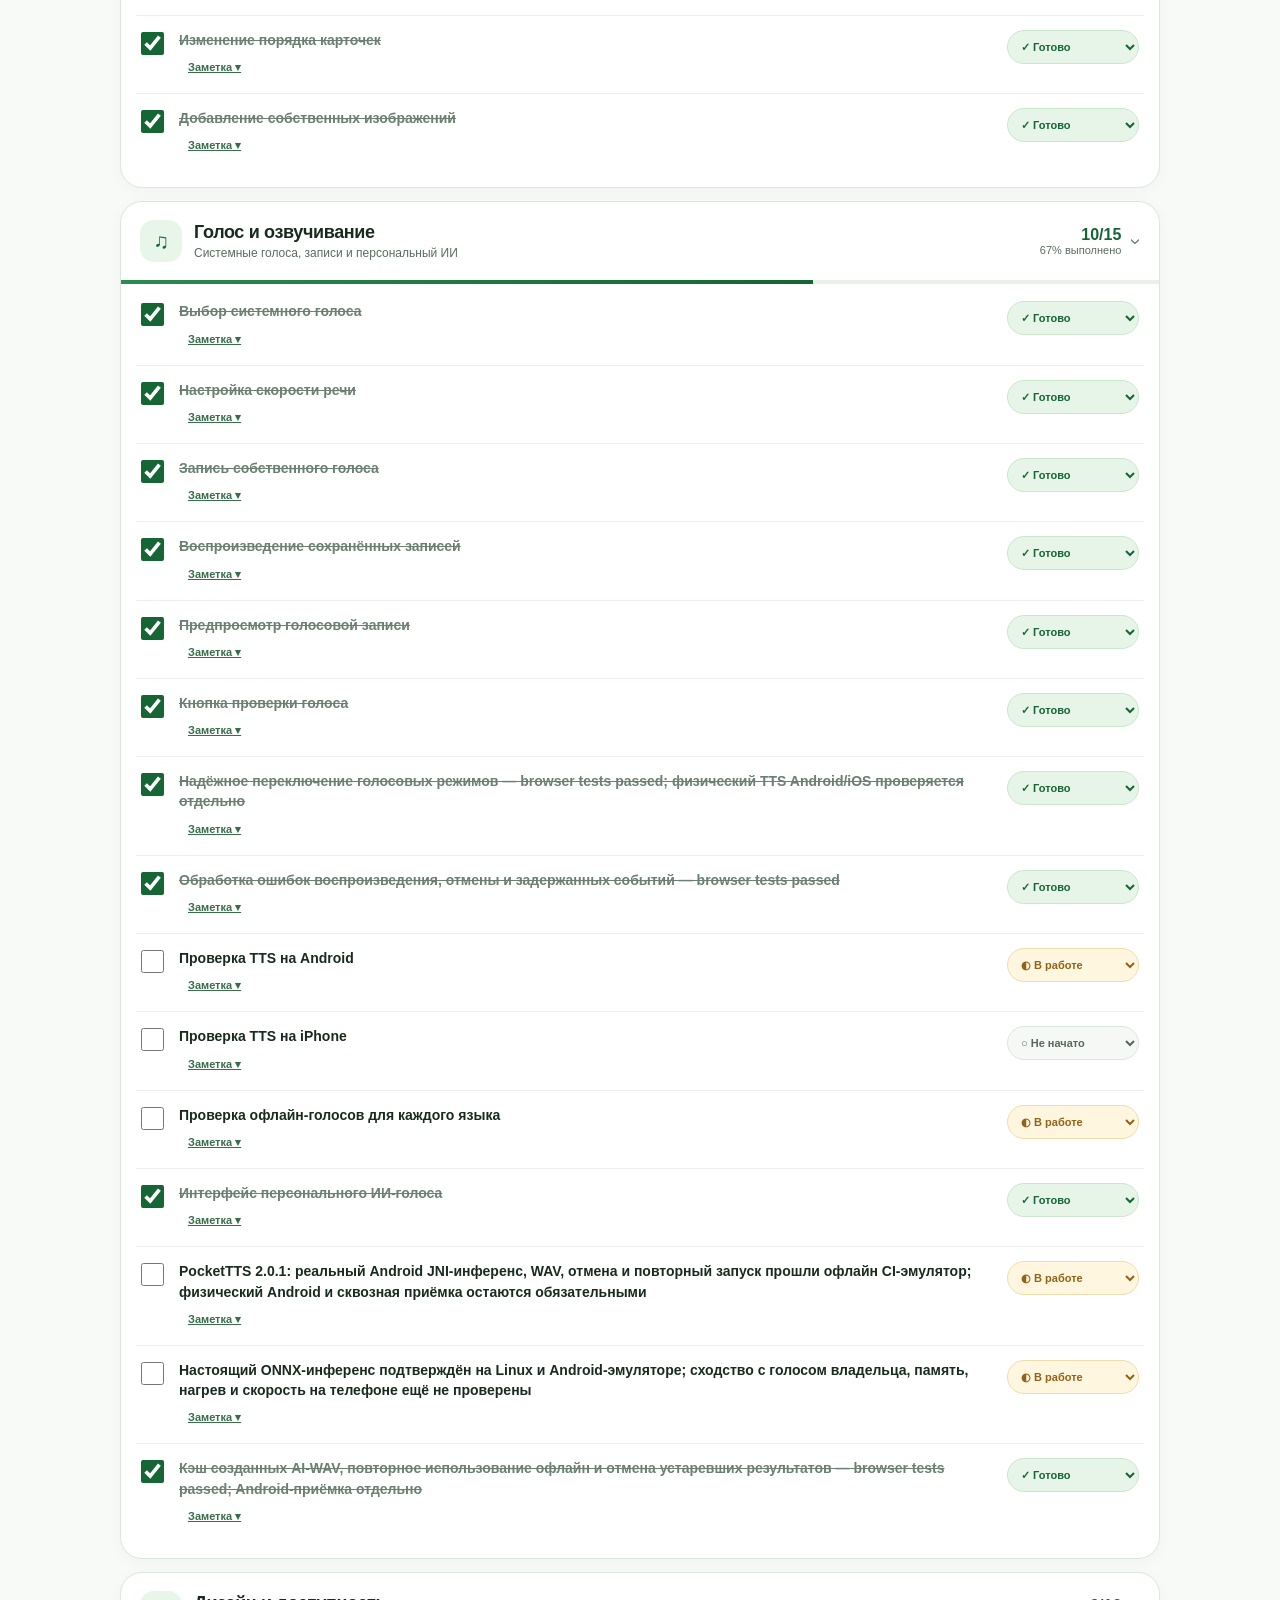
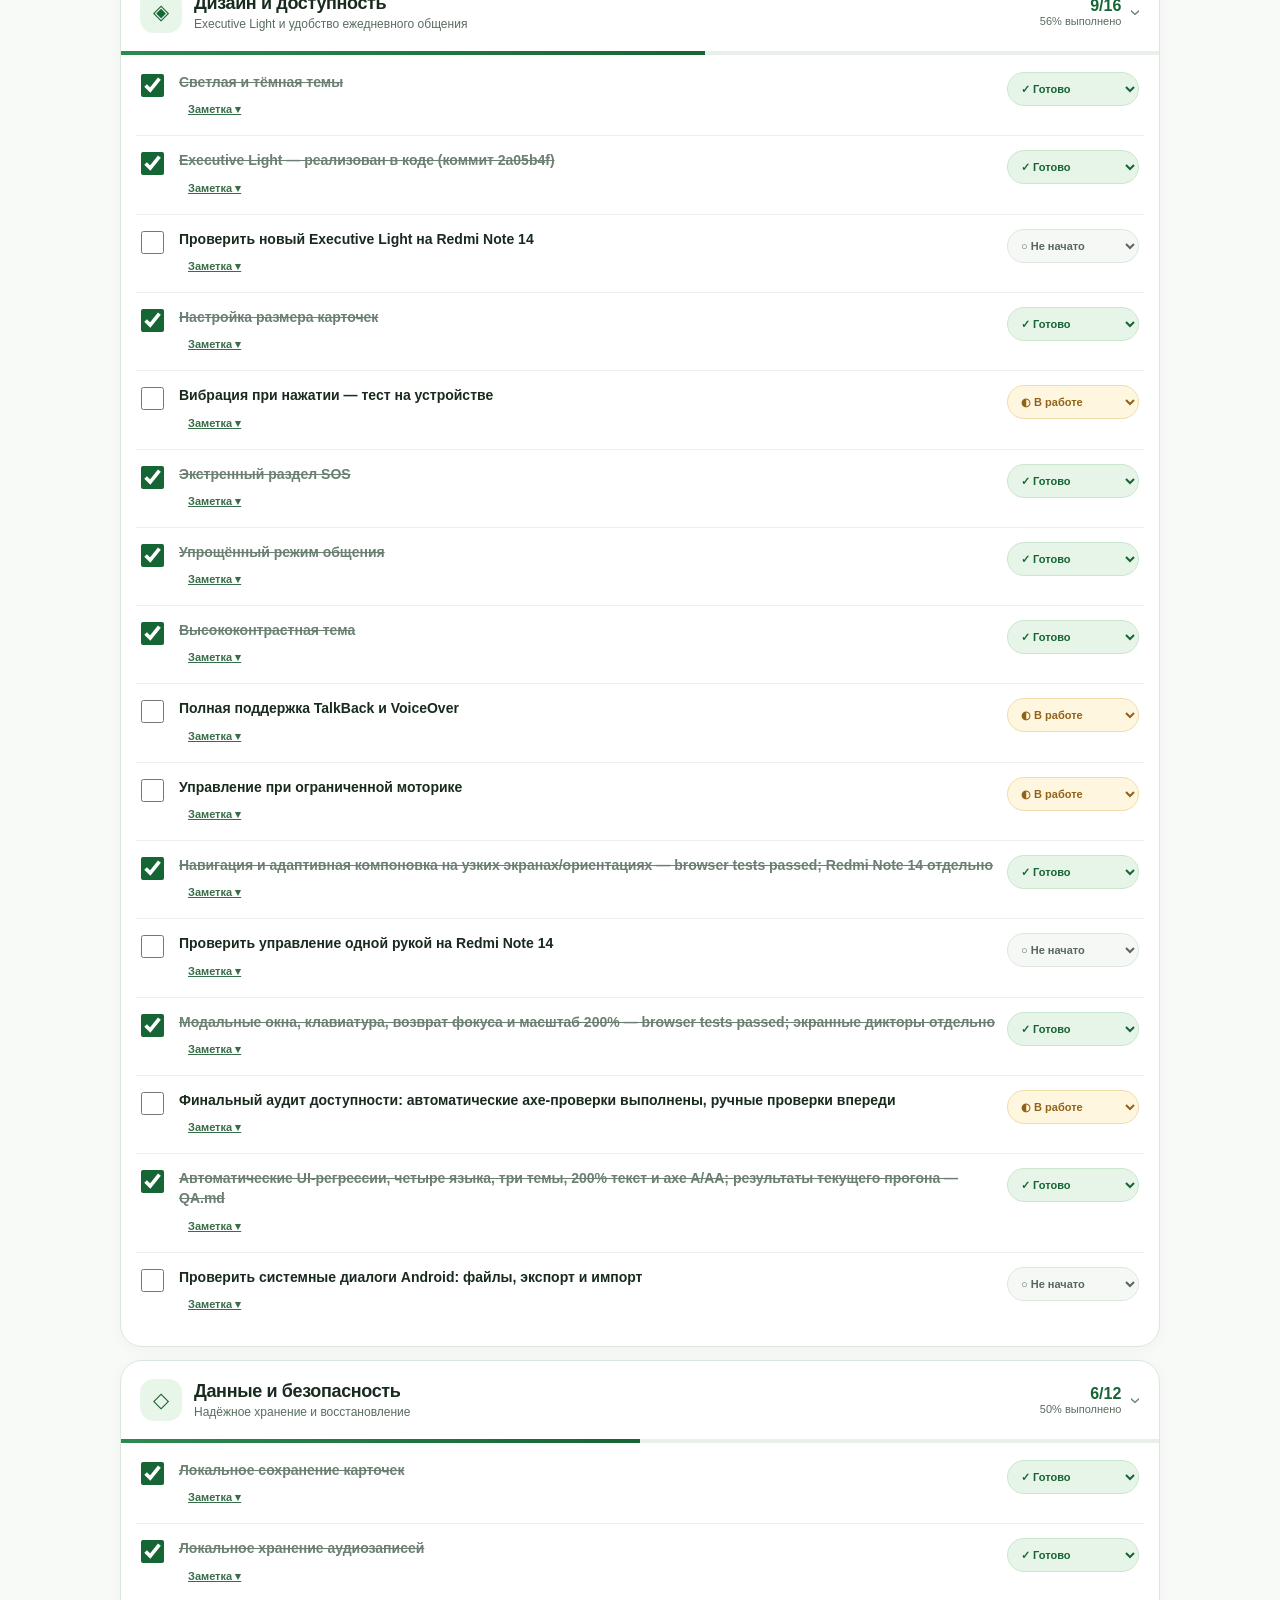
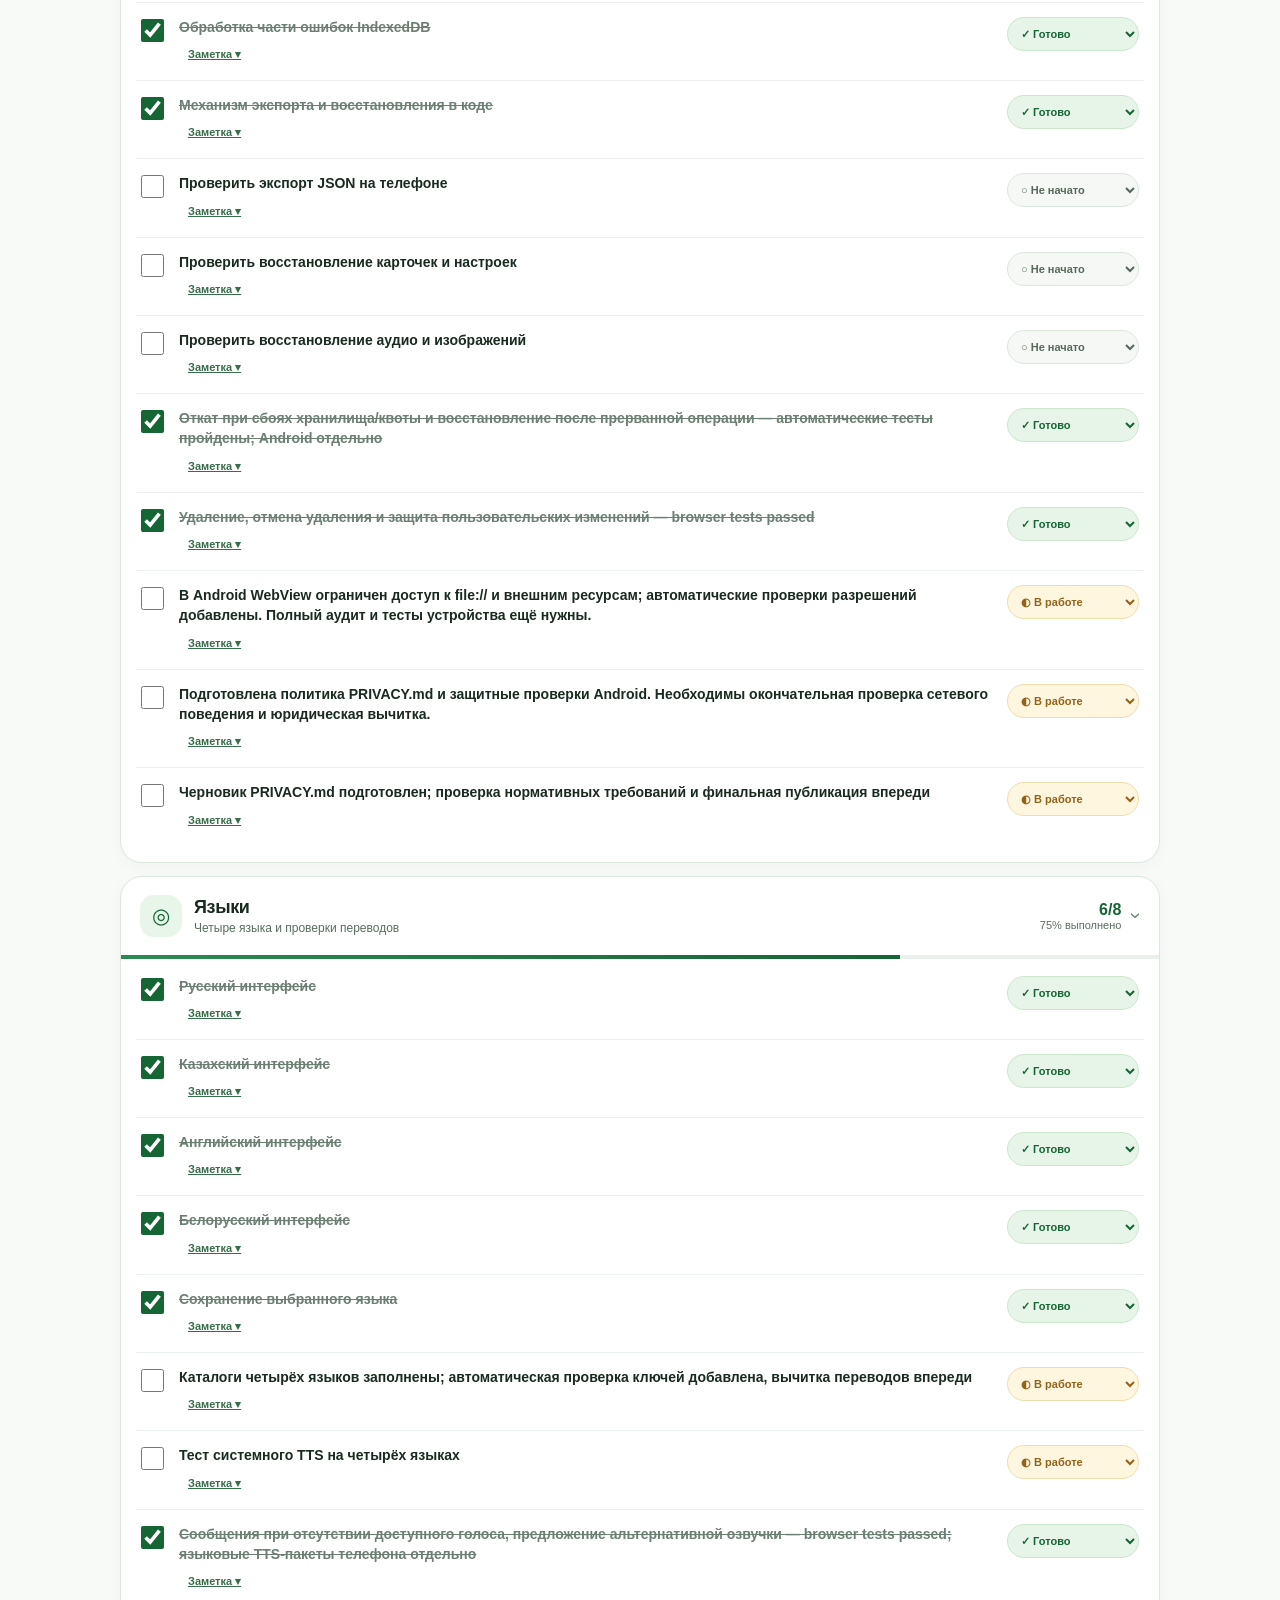
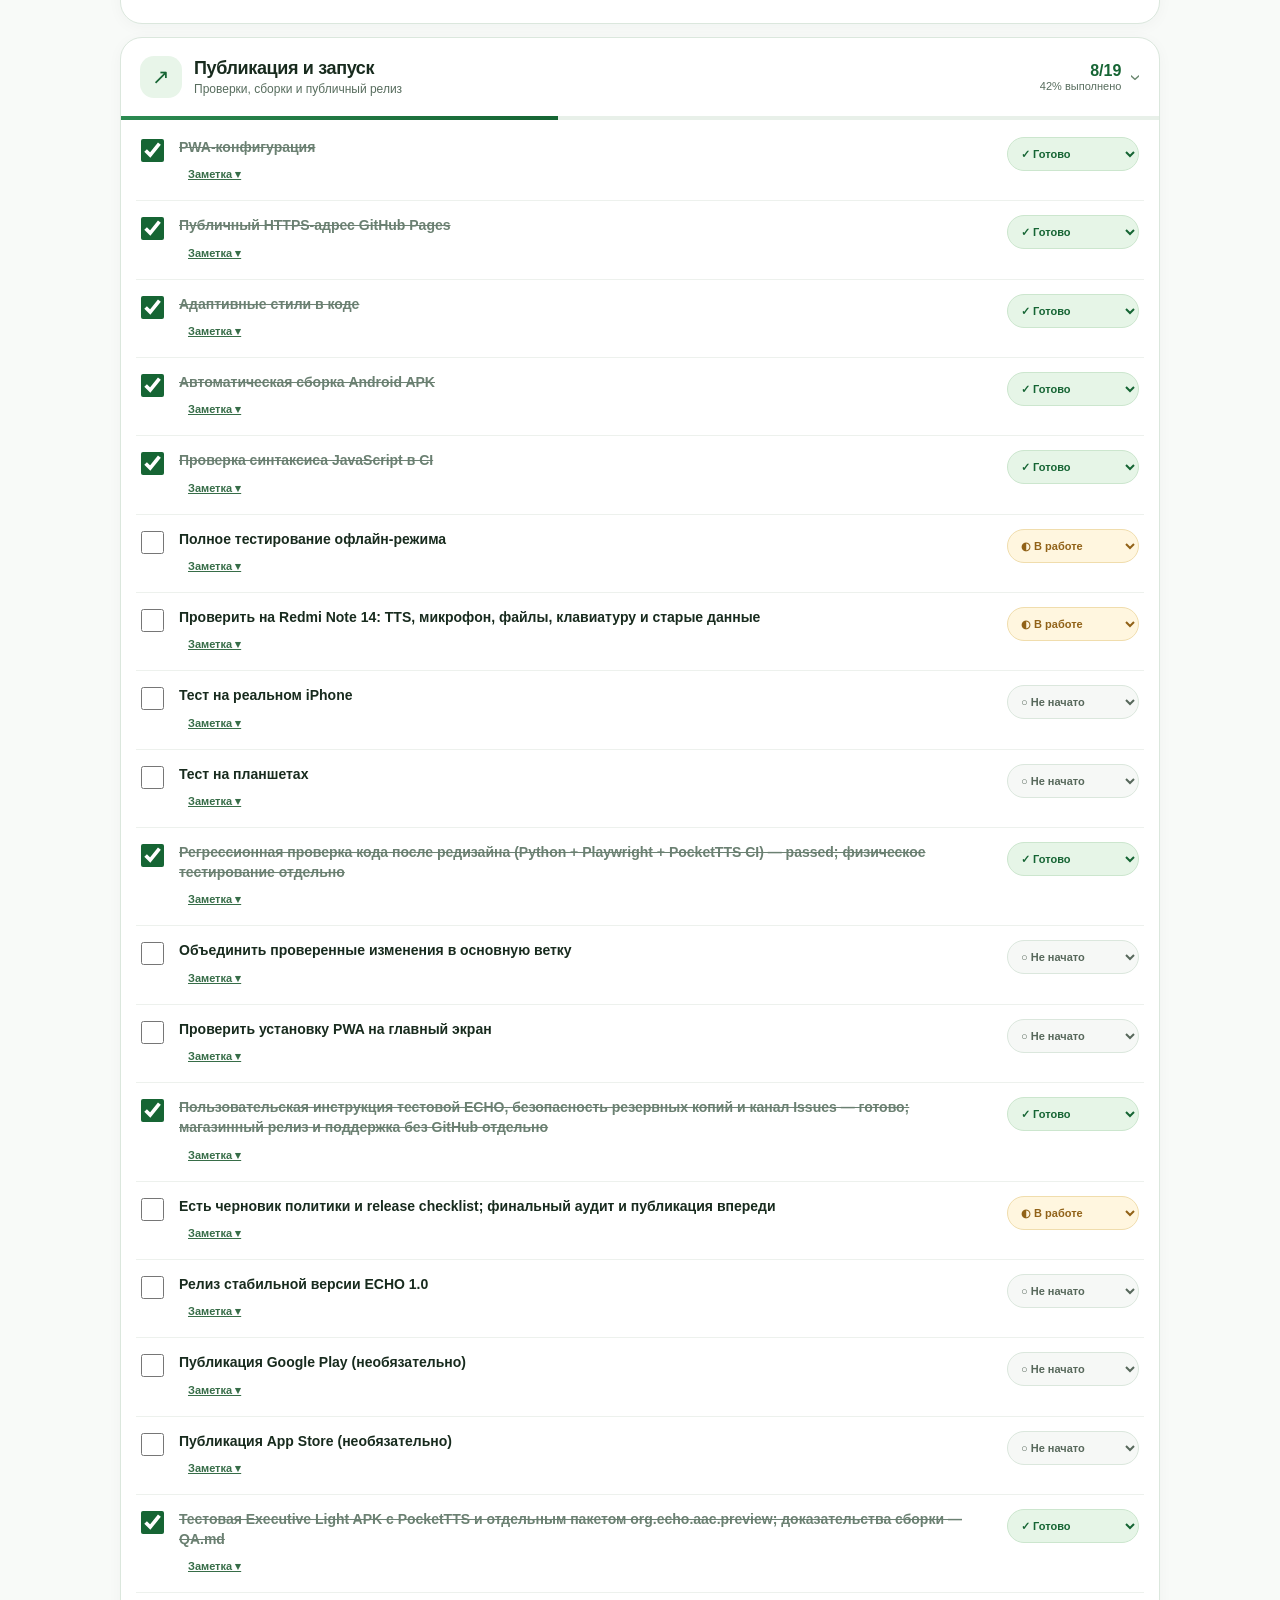
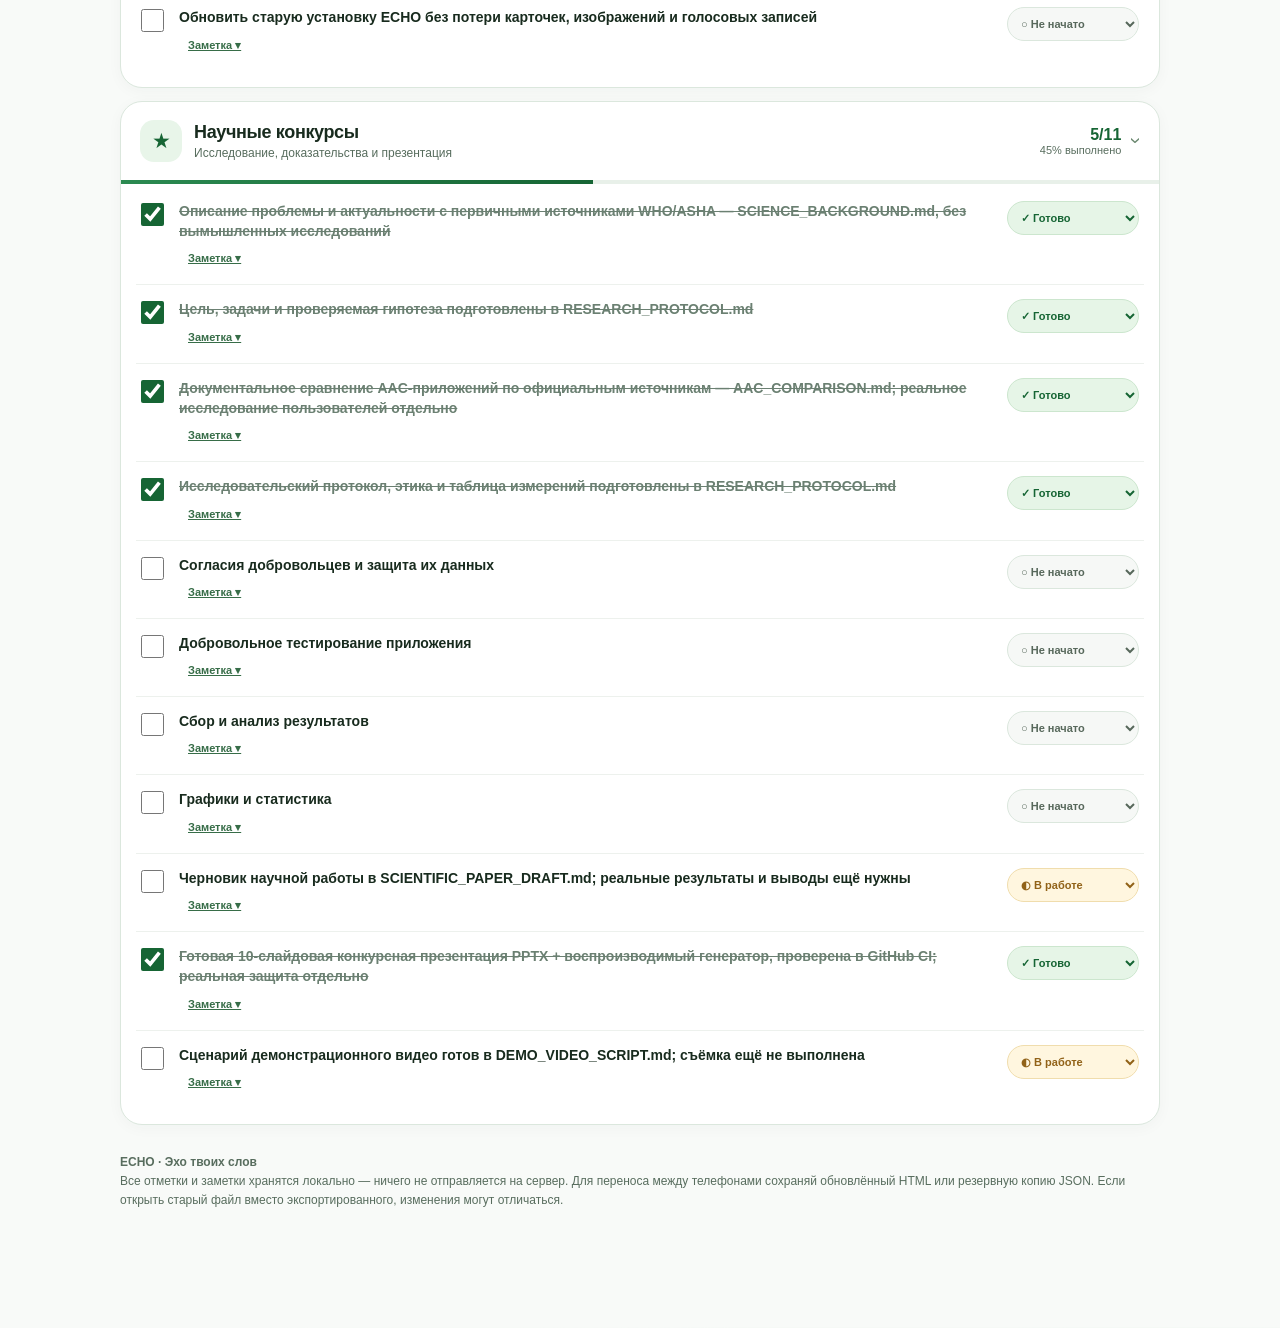
==== commit 637a79d2: "fix: preserve voice data and verify packaged WebView to Android ONNX flow" ====
--- a/ECHO_ROADMAP.html
+++ b/ECHO_ROADMAP.html
@@ -17,7 +17,7 @@
 <div class="filters"><input aria-label="Поиск задачи" class="search" id="search" placeholder="Поиск задачи..." type="search"/><select aria-label="Фильтр статуса" class="filter" id="filter"><option value="all">Все задачи</option><option value="done">✓ Готово</option><option value="partial">◐ В работе</option><option value="todo">○ Не начато</option><option value="blocked">! Заблокировано</option><option value="unfinished">Не завершены</option></select></div>
 <main id="sections"></main><p class="empty hide" id="empty">По этому запросу задач не найдено.</p>
 <footer class="footer"><b>ECHO · Эхо твоих слов</b><div>Все отметки и заметки хранятся локально — ничего не отправляется на сервер. Для переноса между телефонами сохраняй обновлённый HTML или резервную копию JSON. Если открыть старый файл вместо экспортированного, изменения могут отличаться.</div></footer>
-</div><script id="seed-data" type="application/json">[{"id":"core","title":"Основные функции","description":"Основа AAC-коммуникатора","icon":"layers","tasks":[{"id":"core_cards","title":"Карточки с готовыми фразами","initial":"done"},{"id":"core_tts","title":"Озвучивание текста (TTS)","initial":"done"},{"id":"core_create","title":"Создание собственных карточек","initial":"done"},{"id":"core_edit","title":"Редактирование и удаление карточек","initial":"done"},{"id":"core_undo","title":"Отмена удаления","initial":"done"},{"id":"core_faves","title":"Избранные фразы","initial":"done"},{"id":"core_cats","title":"Собственные категории","initial":"done"},{"id":"core_search","title":"Поиск фраз","initial":"done"},{"id":"core_history","title":"История сообщений","initial":"done"},{"id":"core_quick","title":"Быстрые фразы","initial":"done"},{"id":"core_composer","title":"Конструктор предложений","initial":"done"},{"id":"core_order","title":"Изменение порядка карточек","initial":"done"},{"id":"core_images","title":"Добавление собственных изображений","initial":"done"}]},{"id":"voice","title":"Голос и озвучивание","description":"Системные голоса, записи и персональный ИИ","icon":"audio","tasks":[{"id":"voice_select","title":"Выбор системного голоса","initial":"done"},{"id":"voice_speed","title":"Настройка скорости речи","initial":"done"},{"id":"voice_record","title":"Запись собственного голоса","initial":"done"},{"id":"voice_saved","title":"Воспроизведение сохранённых записей","initial":"done"},{"id":"voice_preview","title":"Предпросмотр голосовой записи","initial":"done"},{"id":"voice_test","title":"Кнопка проверки голоса","initial":"done"},{"id":"voice_switch","title":"Надёжное переключение голосовых режимов — browser tests passed; физический TTS Android/iOS проверяется отдельно","initial":"done"},{"id":"voice_errors","title":"Обработка ошибок воспроизведения, отмены и задержанных событий — browser tests passed","initial":"done"},{"id":"voice_android","title":"Проверка TTS на Android","initial":"partial"},{"id":"voice_ios","title":"Проверка TTS на iPhone","initial":"todo"},{"id":"voice_kk","title":"Проверка офлайн-голосов для каждого языка","initial":"partial"},{"id":"voice_ai_ui","title":"Интерфейс персонального ИИ-голоса","initial":"done"},{"id":"voice_ai_native","title":"PocketTTS 2.0.1 JNI + 198 МБ English ONNX-весов встроены в тестовую Android APK; реальная генерация WAV прошла в Linux CI, запуск на Android ожидает проверки","initial":"partial"},{"id":"voice_ai_quality","title":"Реальный ONNX-инференс прошёл Linux CI (тестовый WAV, 5,11 с); качество персонального голоса и скорость на Android ещё не измерены","initial":"partial"},{"id":"voice_cache","title":"Кэш созданных AI-WAV, повторное использование офлайн и отмена устаревших результатов — browser tests passed; Android-приёмка отдельно","initial":"done"}]},{"id":"design","title":"Дизайн и доступность","description":"Executive Light и удобство ежедневного общения","icon":"palette","tasks":[{"id":"design_light","title":"Светлая и тёмная темы","initial":"done"},{"id":"design_exec","title":"Executive Light — реализован в коде (коммит 2a05b4f)","initial":"done"},{"id":"design_screen","title":"Проверить новый Executive Light на Redmi Note 14","initial":"todo"},{"id":"design_cards","title":"Настройка размера карточек","initial":"done"},{"id":"design_vibro","title":"Вибрация при нажатии — тест на устройстве","initial":"partial"},{"id":"design_sos","title":"Экстренный раздел SOS","initial":"done"},{"id":"design_simple","title":"Упрощённый режим общения","initial":"done"},{"id":"design_contrast","title":"Высококонтрастная тема","initial":"done"},{"id":"design_reader","title":"Полная поддержка TalkBack и VoiceOver","initial":"partial"},{"id":"design_motor","title":"Управление при ограниченной моторике","initial":"partial"},{"id":"design_nav","title":"Навигация и адаптивная компоновка на узких экранах/ориентациях — browser tests passed; Redmi Note 14 отдельно","initial":"done"},{"id":"design_onehand","title":"Проверить управление одной рукой на Redmi Note 14","initial":"todo"},{"id":"design_keyboard","title":"Модальные окна, клавиатура, возврат фокуса и масштаб 200% — browser tests passed; экранные дикторы отдельно","initial":"done"},{"id":"design_audit","title":"Финальный аудит доступности: автоматические axe-проверки выполнены, ручные проверки впереди","initial":"partial"},{"id":"design_ui_tests","title":"Автоматические проверки UI: 120 тестов, 27 групп и 18 axe-сканов (по отчёту Codex)","initial":"done"},{"id":"design_system_dialogs","title":"Проверить системные диалоги Android: файлы, экспорт и импорт","initial":"todo"}]},{"id":"data","title":"Данные и безопасность","description":"Надёжное хранение и восстановление","icon":"shield","tasks":[{"id":"data_local","title":"Локальное сохранение карточек","initial":"done"},{"id":"data_audio","title":"Локальное хранение аудиозаписей","initial":"done"},{"id":"data_errors","title":"Обработка части ошибок IndexedDB","initial":"done"},{"id":"data_backup_code","title":"Механизм экспорта и восстановления в коде","initial":"done"},{"id":"data_export_test","title":"Проверить экспорт JSON на телефоне","initial":"todo"},{"id":"data_import_test","title":"Проверить восстановление карточек и настроек","initial":"todo"},{"id":"data_audio_test","title":"Проверить восстановление аудио и изображений","initial":"todo"},{"id":"data_failure","title":"Откат при сбоях хранилища/квоты и восстановление после прерванной операции — автоматические тесты пройдены; Android отдельно","initial":"done"},{"id":"data_deletion","title":"Удаление, отмена удаления и защита пользовательских изменений — browser tests passed","initial":"done"},{"id":"data_security","title":"В Android WebView ограничен доступ к file:// и внешним ресурсам; автоматические проверки разрешений добавлены. Полный аудит и тесты устройства ещё нужны.","initial":"partial"},{"id":"data_privacy","title":"Подготовлена политика PRIVACY.md и защитные проверки Android. Необходимы окончательная проверка сетевого поведения и юридическая вычитка.","initial":"partial"},{"id":"data_policy","title":"Черновик PRIVACY.md подготовлен; проверка нормативных требований и финальная публикация впереди","initial":"partial"}]},{"id":"languages","title":"Языки","description":"Четыре языка и проверки переводов","icon":"globe","tasks":[{"id":"lang_ru","title":"Русский интерфейс","initial":"done"},{"id":"lang_kk","title":"Казахский интерфейс","initial":"done"},{"id":"lang_en","title":"Английский интерфейс","initial":"done"},{"id":"lang_be","title":"Белорусский интерфейс","initial":"done"},{"id":"lang_switch","title":"Сохранение выбранного языка","initial":"done"},{"id":"lang_review","title":"Каталоги четырёх языков заполнены; автоматическая проверка ключей добавлена, вычитка переводов впереди","initial":"partial"},{"id":"lang_tts","title":"Тест системного TTS на четырёх языках","initial":"partial"},{"id":"lang_voice_fallback","title":"Сообщения при отсутствии доступного голоса, предложение альтернативной озвучки — browser tests passed; языковые TTS-пакеты телефона отдельно","initial":"done"}]},{"id":"release","title":"Публикация и запуск","description":"Проверки, сборки и публичный релиз","icon":"rocket","tasks":[{"id":"rel_pwa","title":"PWA-конфигурация","initial":"done"},{"id":"rel_pages","title":"Публичный HTTPS-адрес GitHub Pages","initial":"done"},{"id":"rel_responsive","title":"Адаптивные стили в коде","initial":"done"},{"id":"rel_ci","title":"Автоматическая сборка Android APK","initial":"done"},{"id":"rel_js","title":"Проверка синтаксиса JavaScript в CI","initial":"done"},{"id":"rel_offline","title":"Полное тестирование офлайн-режима","initial":"partial"},{"id":"rel_android","title":"Проверить на Redmi Note 14: TTS, микрофон, файлы, клавиатуру и старые данные","initial":"partial"},{"id":"rel_iphone","title":"Тест на реальном iPhone","initial":"todo"},{"id":"rel_tablet","title":"Тест на планшетах","initial":"todo"},{"id":"rel_regression","title":"Регрессионная проверка кода после редизайна (Python + Playwright + PocketTTS CI) — passed; физическое тестирование отдельно","initial":"done"},{"id":"rel_merge","title":"Объединить проверенные изменения в основную ветку","initial":"todo"},{"id":"rel_home","title":"Проверить установку PWA на главный экран","initial":"todo"},{"id":"rel_docs","title":"Пользовательская инструкция тестовой ECHO, безопасность резервных копий и канал Issues — готово; магазинный релиз и поддержка без GitHub отдельно","initial":"done"},{"id":"rel_privacy","title":"Есть черновик политики и release checklist; финальный аудит и публикация впереди","initial":"partial"},{"id":"rel_stable","title":"Релиз стабильной версии ECHO 1.0","initial":"todo"},{"id":"rel_play","title":"Публикация Google Play (необязательно)","initial":"todo"},{"id":"rel_appstore","title":"Публикация App Store (необязательно)","initial":"todo"},{"id":"rel_actions_exec","title":"Тестовая сборка Executive Light через GitHub Actions (коммит 2a05b4f)","initial":"done"},{"id":"rel_update_existing","title":"Обновить старую установку ECHO без потери карточек, изображений и голосовых записей","initial":"todo"}]},{"id":"science","title":"Научные конкурсы","description":"Исследование, доказательства и презентация","icon":"trophy","tasks":[{"id":"sci_problem","title":"Описание проблемы и актуальности с первичными источниками WHO/ASHA — SCIENCE_BACKGROUND.md, без вымышленных исследований","initial":"done"},{"id":"sci_goals","title":"Цель, задачи и проверяемая гипотеза подготовлены в RESEARCH_PROTOCOL.md","initial":"done"},{"id":"sci_compare","title":"Документальное сравнение AAC-приложений по официальным источникам — AAC_COMPARISON.md; реальное исследование пользователей отдельно","initial":"done"},{"id":"sci_plan","title":"Исследовательский протокол, этика и таблица измерений подготовлены в RESEARCH_PROTOCOL.md","initial":"done"},{"id":"sci_ethics","title":"Согласия добровольцев и защита их данных","initial":"todo"},{"id":"sci_users","title":"Добровольное тестирование приложения","initial":"todo"},{"id":"sci_results","title":"Сбор и анализ результатов","initial":"todo"},{"id":"sci_stats","title":"Графики и статистика","initial":"todo"},{"id":"sci_paper","title":"Черновик научной работы в SCIENTIFIC_PAPER_DRAFT.md; реальные результаты и выводы ещё нужны","initial":"partial"},{"id":"sci_slides","title":"Готовая 10-слайдовая конкурсная презентация PPTX + воспроизводимый генератор, проверена в GitHub CI; реальная защита отдельно","initial":"done"},{"id":"sci_video","title":"Сценарий демонстрационного видео готов в DEMO_VIDEO_SCRIPT.md; съёмка ещё не выполнена","initial":"partial"}]}]</script><script id="checkpoint" type="application/json">{}</script>
+</div><script id="seed-data" type="application/json">[{"id":"core","title":"Основные функции","description":"Основа AAC-коммуникатора","icon":"layers","tasks":[{"id":"core_cards","title":"Карточки с готовыми фразами","initial":"done"},{"id":"core_tts","title":"Озвучивание текста (TTS)","initial":"done"},{"id":"core_create","title":"Создание собственных карточек","initial":"done"},{"id":"core_edit","title":"Редактирование и удаление карточек","initial":"done"},{"id":"core_undo","title":"Отмена удаления","initial":"done"},{"id":"core_faves","title":"Избранные фразы","initial":"done"},{"id":"core_cats","title":"Собственные категории","initial":"done"},{"id":"core_search","title":"Поиск фраз","initial":"done"},{"id":"core_history","title":"История сообщений","initial":"done"},{"id":"core_quick","title":"Быстрые фразы","initial":"done"},{"id":"core_composer","title":"Конструктор предложений","initial":"done"},{"id":"core_order","title":"Изменение порядка карточек","initial":"done"},{"id":"core_images","title":"Добавление собственных изображений","initial":"done"}]},{"id":"voice","title":"Голос и озвучивание","description":"Системные голоса, записи и персональный ИИ","icon":"audio","tasks":[{"id":"voice_select","title":"Выбор системного голоса","initial":"done"},{"id":"voice_speed","title":"Настройка скорости речи","initial":"done"},{"id":"voice_record","title":"Запись собственного голоса","initial":"done"},{"id":"voice_saved","title":"Воспроизведение сохранённых записей","initial":"done"},{"id":"voice_preview","title":"Предпросмотр голосовой записи","initial":"done"},{"id":"voice_test","title":"Кнопка проверки голоса","initial":"done"},{"id":"voice_switch","title":"Надёжное переключение голосовых режимов — browser tests passed; физический TTS Android/iOS проверяется отдельно","initial":"done"},{"id":"voice_errors","title":"Обработка ошибок воспроизведения, отмены и задержанных событий — browser tests passed","initial":"done"},{"id":"voice_android","title":"Проверка TTS на Android","initial":"partial"},{"id":"voice_ios","title":"Проверка TTS на iPhone","initial":"todo"},{"id":"voice_kk","title":"Проверка офлайн-голосов для каждого языка","initial":"partial"},{"id":"voice_ai_ui","title":"Интерфейс персонального ИИ-голоса","initial":"done"},{"id":"voice_ai_native","title":"PocketTTS 2.0.1: реальный Android JNI-инференс, WAV, отмена и повторный запуск прошли офлайн CI-эмулятор; физический Android и сквозная приёмка остаются обязательными","initial":"partial"},{"id":"voice_ai_quality","title":"Настоящий ONNX-инференс подтверждён на Linux и Android-эмуляторе; сходство с голосом владельца, память, нагрев и скорость на телефоне ещё не проверены","initial":"partial"},{"id":"voice_cache","title":"Кэш созданных AI-WAV, повторное использование офлайн и отмена устаревших результатов — browser tests passed; Android-приёмка отдельно","initial":"done"}]},{"id":"design","title":"Дизайн и доступность","description":"Executive Light и удобство ежедневного общения","icon":"palette","tasks":[{"id":"design_light","title":"Светлая и тёмная темы","initial":"done"},{"id":"design_exec","title":"Executive Light — реализован в коде (коммит 2a05b4f)","initial":"done"},{"id":"design_screen","title":"Проверить новый Executive Light на Redmi Note 14","initial":"todo"},{"id":"design_cards","title":"Настройка размера карточек","initial":"done"},{"id":"design_vibro","title":"Вибрация при нажатии — тест на устройстве","initial":"partial"},{"id":"design_sos","title":"Экстренный раздел SOS","initial":"done"},{"id":"design_simple","title":"Упрощённый режим общения","initial":"done"},{"id":"design_contrast","title":"Высококонтрастная тема","initial":"done"},{"id":"design_reader","title":"Полная поддержка TalkBack и VoiceOver","initial":"partial"},{"id":"design_motor","title":"Управление при ограниченной моторике","initial":"partial"},{"id":"design_nav","title":"Навигация и адаптивная компоновка на узких экранах/ориентациях — browser tests passed; Redmi Note 14 отдельно","initial":"done"},{"id":"design_onehand","title":"Проверить управление одной рукой на Redmi Note 14","initial":"todo"},{"id":"design_keyboard","title":"Модальные окна, клавиатура, возврат фокуса и масштаб 200% — browser tests passed; экранные дикторы отдельно","initial":"done"},{"id":"design_audit","title":"Финальный аудит доступности: автоматические axe-проверки выполнены, ручные проверки впереди","initial":"partial"},{"id":"design_ui_tests","title":"Автоматические UI-регрессии, четыре языка, три темы, 200% текст и axe A/AA; результаты текущего прогона — QA.md","initial":"done"},{"id":"design_system_dialogs","title":"Проверить системные диалоги Android: файлы, экспорт и импорт","initial":"todo"}]},{"id":"data","title":"Данные и безопасность","description":"Надёжное хранение и восстановление","icon":"shield","tasks":[{"id":"data_local","title":"Локальное сохранение карточек","initial":"done"},{"id":"data_audio","title":"Локальное хранение аудиозаписей","initial":"done"},{"id":"data_errors","title":"Обработка части ошибок IndexedDB","initial":"done"},{"id":"data_backup_code","title":"Механизм экспорта и восстановления в коде","initial":"done"},{"id":"data_export_test","title":"Проверить экспорт JSON на телефоне","initial":"todo"},{"id":"data_import_test","title":"Проверить восстановление карточек и настроек","initial":"todo"},{"id":"data_audio_test","title":"Проверить восстановление аудио и изображений","initial":"todo"},{"id":"data_failure","title":"Откат при сбоях хранилища/квоты и восстановление после прерванной операции — автоматические тесты пройдены; Android отдельно","initial":"done"},{"id":"data_deletion","title":"Удаление, отмена удаления и защита пользовательских изменений — browser tests passed","initial":"done"},{"id":"data_security","title":"В Android WebView ограничен доступ к file:// и внешним ресурсам; автоматические проверки разрешений добавлены. Полный аудит и тесты устройства ещё нужны.","initial":"partial"},{"id":"data_privacy","title":"Подготовлена политика PRIVACY.md и защитные проверки Android. Необходимы окончательная проверка сетевого поведения и юридическая вычитка.","initial":"partial"},{"id":"data_policy","title":"Черновик PRIVACY.md подготовлен; проверка нормативных требований и финальная публикация впереди","initial":"partial"}]},{"id":"languages","title":"Языки","description":"Четыре языка и проверки переводов","icon":"globe","tasks":[{"id":"lang_ru","title":"Русский интерфейс","initial":"done"},{"id":"lang_kk","title":"Казахский интерфейс","initial":"done"},{"id":"lang_en","title":"Английский интерфейс","initial":"done"},{"id":"lang_be","title":"Белорусский интерфейс","initial":"done"},{"id":"lang_switch","title":"Сохранение выбранного языка","initial":"done"},{"id":"lang_review","title":"Каталоги четырёх языков заполнены; автоматическая проверка ключей добавлена, вычитка переводов впереди","initial":"partial"},{"id":"lang_tts","title":"Тест системного TTS на четырёх языках","initial":"partial"},{"id":"lang_voice_fallback","title":"Сообщения при отсутствии доступного голоса, предложение альтернативной озвучки — browser tests passed; языковые TTS-пакеты телефона отдельно","initial":"done"}]},{"id":"release","title":"Публикация и запуск","description":"Проверки, сборки и публичный релиз","icon":"rocket","tasks":[{"id":"rel_pwa","title":"PWA-конфигурация","initial":"done"},{"id":"rel_pages","title":"Публичный HTTPS-адрес GitHub Pages","initial":"done"},{"id":"rel_responsive","title":"Адаптивные стили в коде","initial":"done"},{"id":"rel_ci","title":"Автоматическая сборка Android APK","initial":"done"},{"id":"rel_js","title":"Проверка синтаксиса JavaScript в CI","initial":"done"},{"id":"rel_offline","title":"Полное тестирование офлайн-режима","initial":"partial"},{"id":"rel_android","title":"Проверить на Redmi Note 14: TTS, микрофон, файлы, клавиатуру и старые данные","initial":"partial"},{"id":"rel_iphone","title":"Тест на реальном iPhone","initial":"todo"},{"id":"rel_tablet","title":"Тест на планшетах","initial":"todo"},{"id":"rel_regression","title":"Регрессионная проверка кода после редизайна (Python + Playwright + PocketTTS CI) — passed; физическое тестирование отдельно","initial":"done"},{"id":"rel_merge","title":"Объединить проверенные изменения в основную ветку","initial":"todo"},{"id":"rel_home","title":"Проверить установку PWA на главный экран","initial":"todo"},{"id":"rel_docs","title":"Пользовательская инструкция тестовой ECHO, безопасность резервных копий и канал Issues — готово; магазинный релиз и поддержка без GitHub отдельно","initial":"done"},{"id":"rel_privacy","title":"Есть черновик политики и release checklist; финальный аудит и публикация впереди","initial":"partial"},{"id":"rel_stable","title":"Релиз стабильной версии ECHO 1.0","initial":"todo"},{"id":"rel_play","title":"Публикация Google Play (необязательно)","initial":"todo"},{"id":"rel_appstore","title":"Публикация App Store (необязательно)","initial":"todo"},{"id":"rel_actions_exec","title":"Тестовая Executive Light APK с PocketTTS и отдельным пакетом org.echo.aac.preview; доказательства сборки — QA.md","initial":"done"},{"id":"rel_update_existing","title":"Обновить старую установку ECHO без потери карточек, изображений и голосовых записей","initial":"todo"}]},{"id":"science","title":"Научные конкурсы","description":"Исследование, доказательства и презентация","icon":"trophy","tasks":[{"id":"sci_problem","title":"Описание проблемы и актуальности с первичными источниками WHO/ASHA — SCIENCE_BACKGROUND.md, без вымышленных исследований","initial":"done"},{"id":"sci_goals","title":"Цель, задачи и проверяемая гипотеза подготовлены в RESEARCH_PROTOCOL.md","initial":"done"},{"id":"sci_compare","title":"Документальное сравнение AAC-приложений по официальным источникам — AAC_COMPARISON.md; реальное исследование пользователей отдельно","initial":"done"},{"id":"sci_plan","title":"Исследовательский протокол, этика и таблица измерений подготовлены в RESEARCH_PROTOCOL.md","initial":"done"},{"id":"sci_ethics","title":"Согласия добровольцев и защита их данных","initial":"todo"},{"id":"sci_users","title":"Добровольное тестирование приложения","initial":"todo"},{"id":"sci_results","title":"Сбор и анализ результатов","initial":"todo"},{"id":"sci_stats","title":"Графики и статистика","initial":"todo"},{"id":"sci_paper","title":"Черновик научной работы в SCIENTIFIC_PAPER_DRAFT.md; реальные результаты и выводы ещё нужны","initial":"partial"},{"id":"sci_slides","title":"Готовая 10-слайдовая конкурсная презентация PPTX + воспроизводимый генератор, проверена в GitHub CI; реальная защита отдельно","initial":"done"},{"id":"sci_video","title":"Сценарий демонстрационного видео готов в DEMO_VIDEO_SCRIPT.md; съёмка ещё не выполнена","initial":"partial"}]}]</script><script id="checkpoint" type="application/json">{}</script>
 <script>
 (function(){'use strict';
 const sections=JSON.parse(document.getElementById('seed-data').textContent), version='echo-roadmap-v1-executive-nov08';
